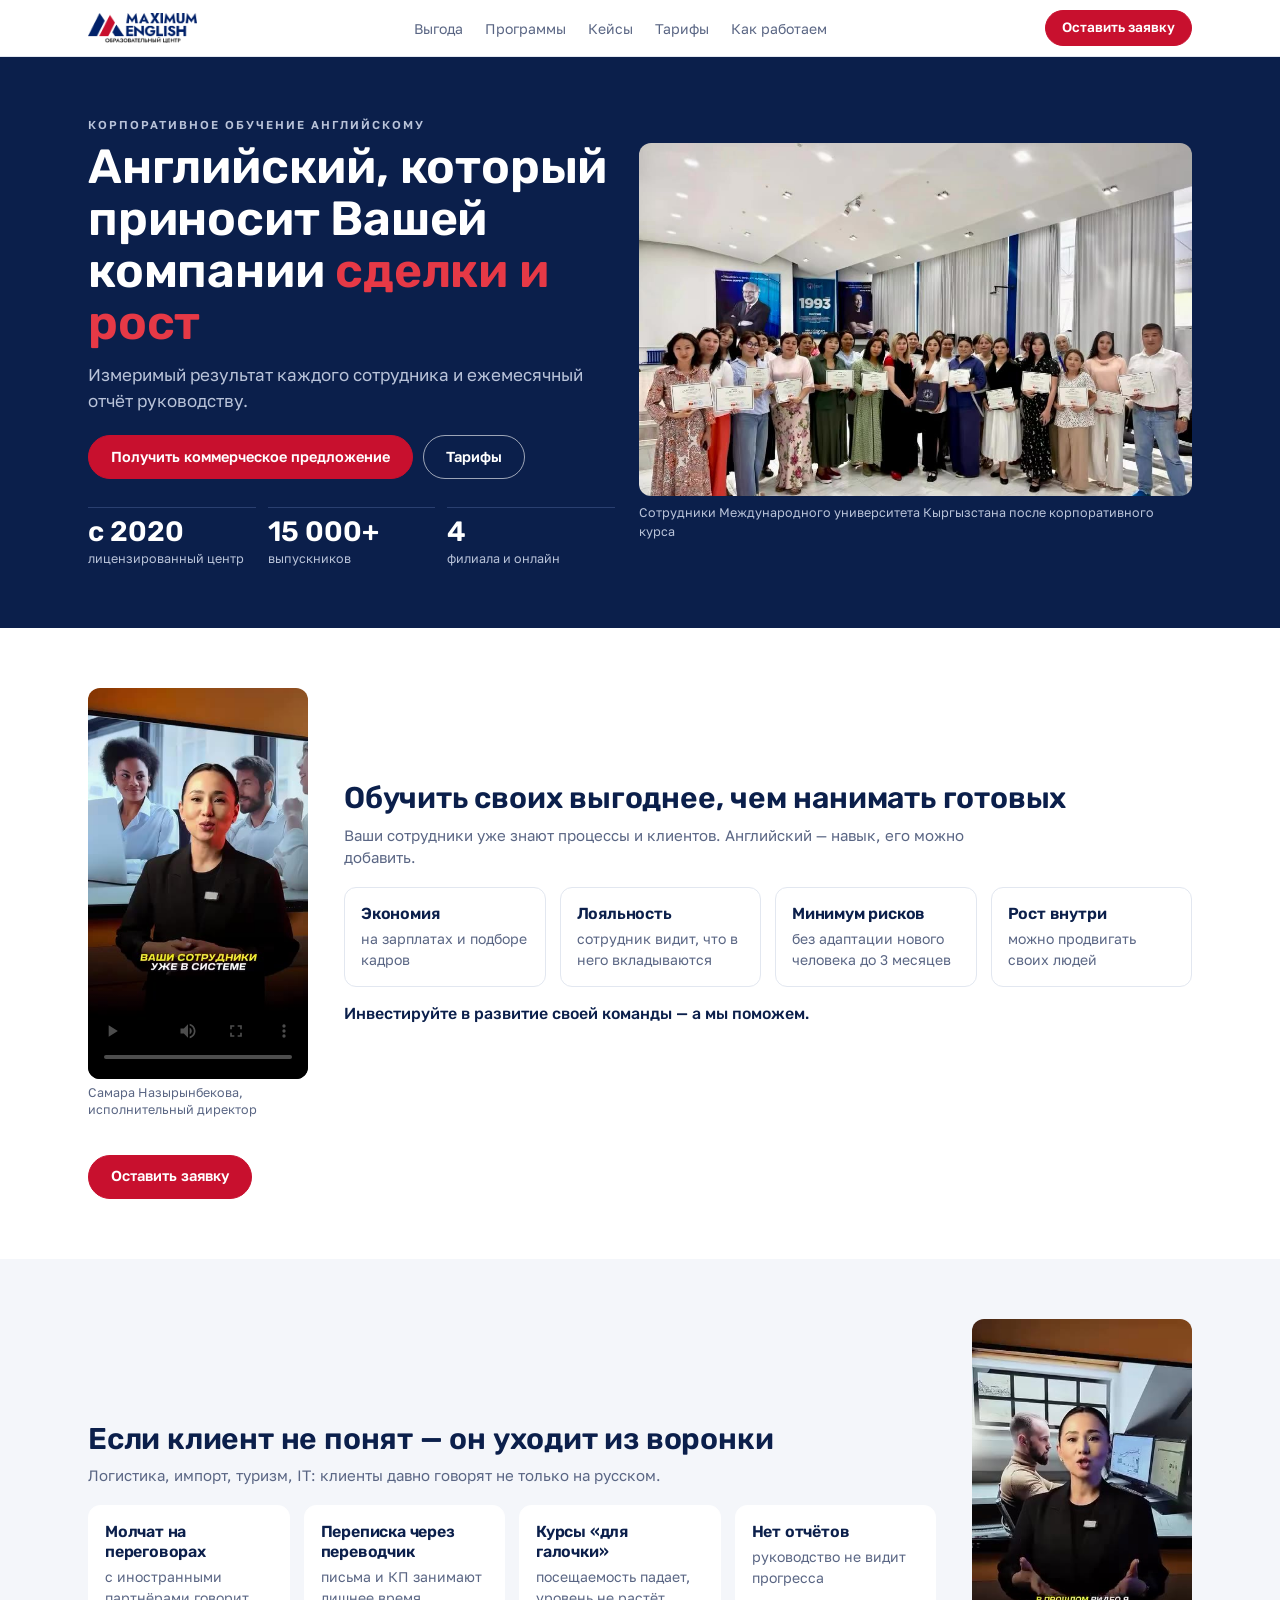
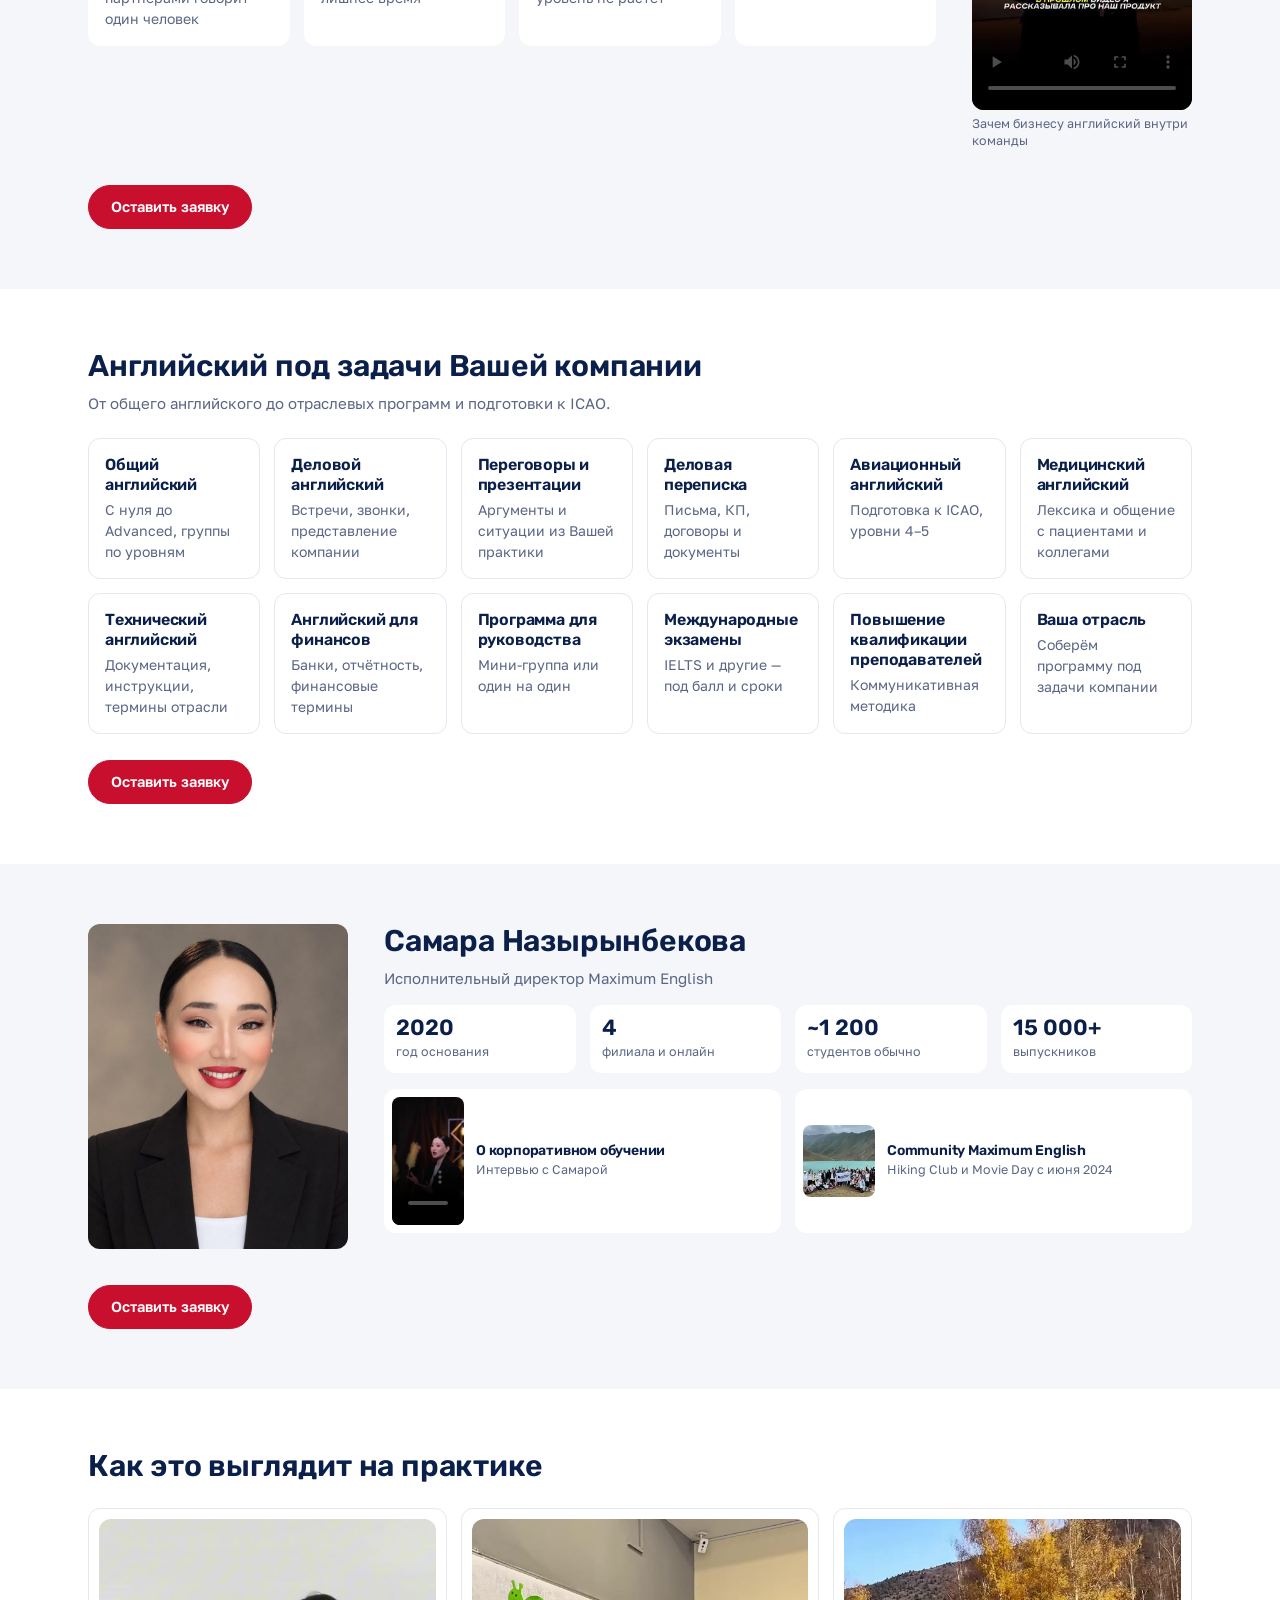
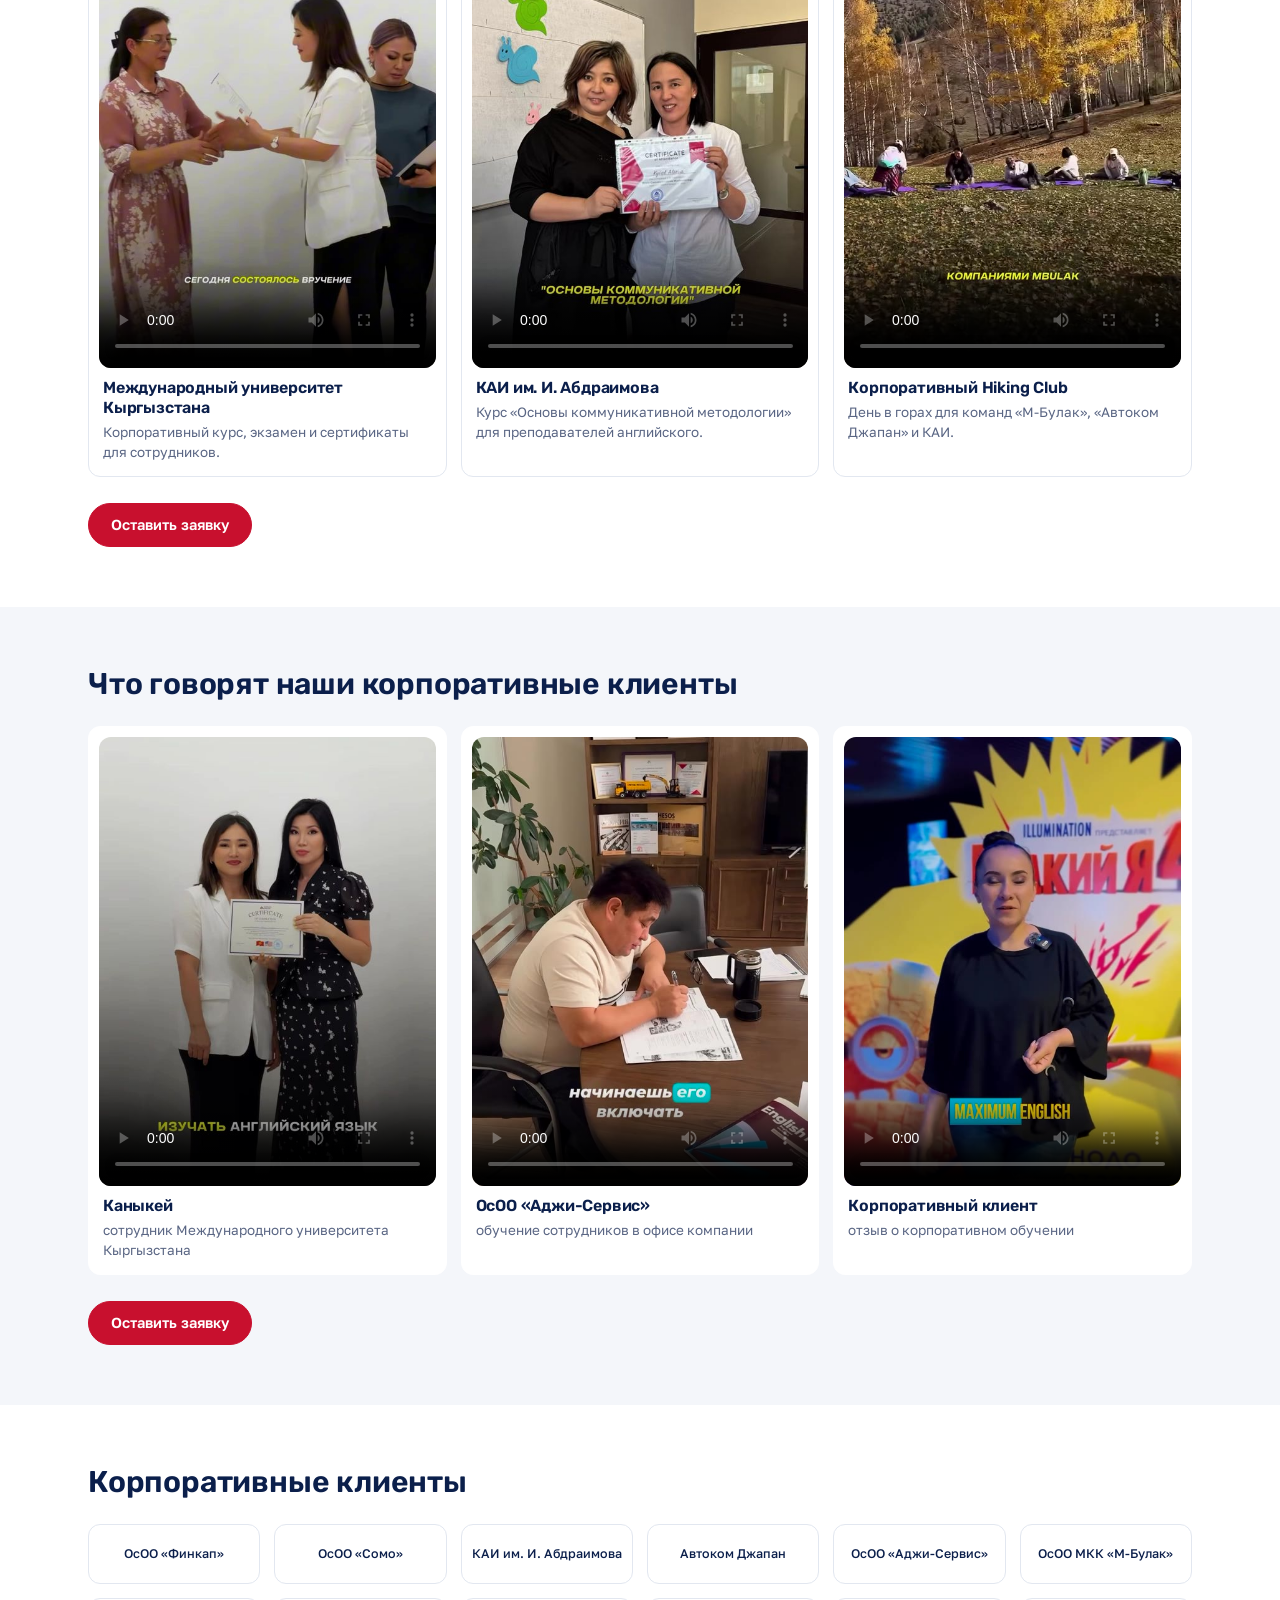
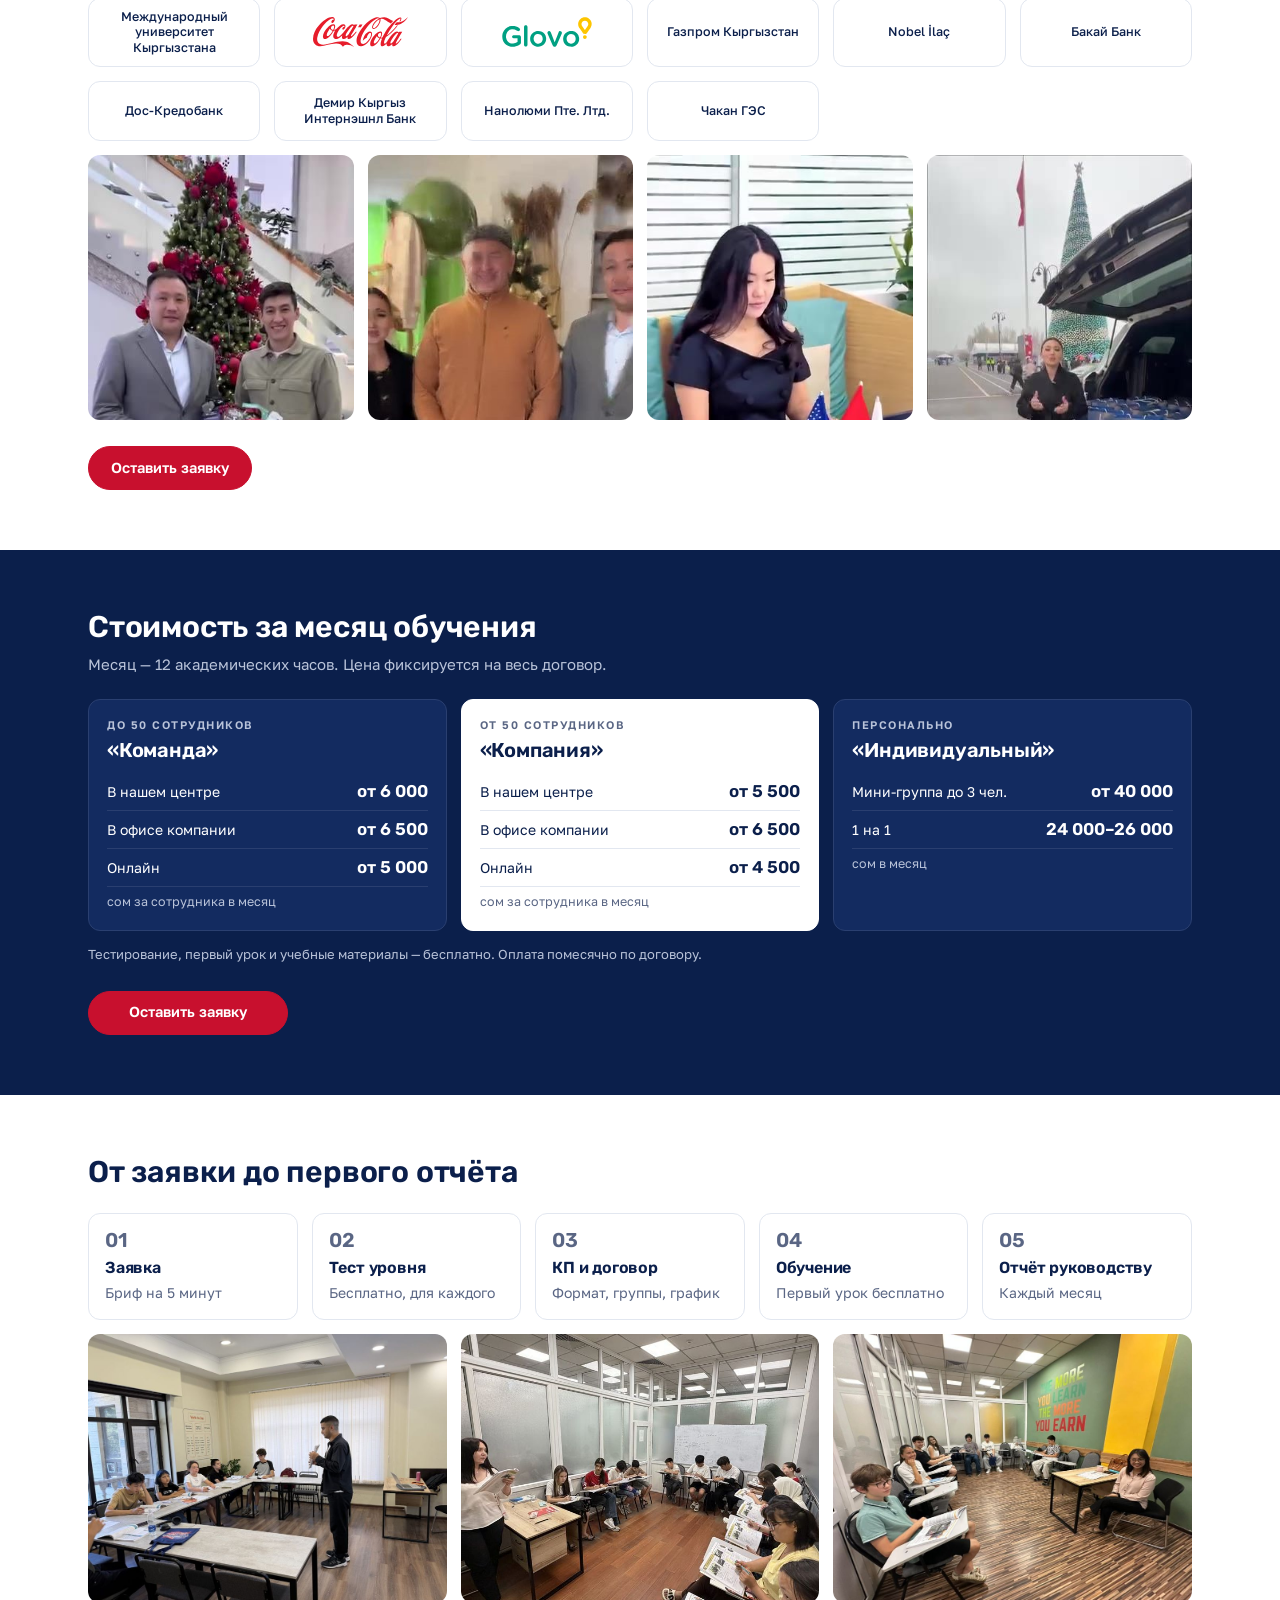
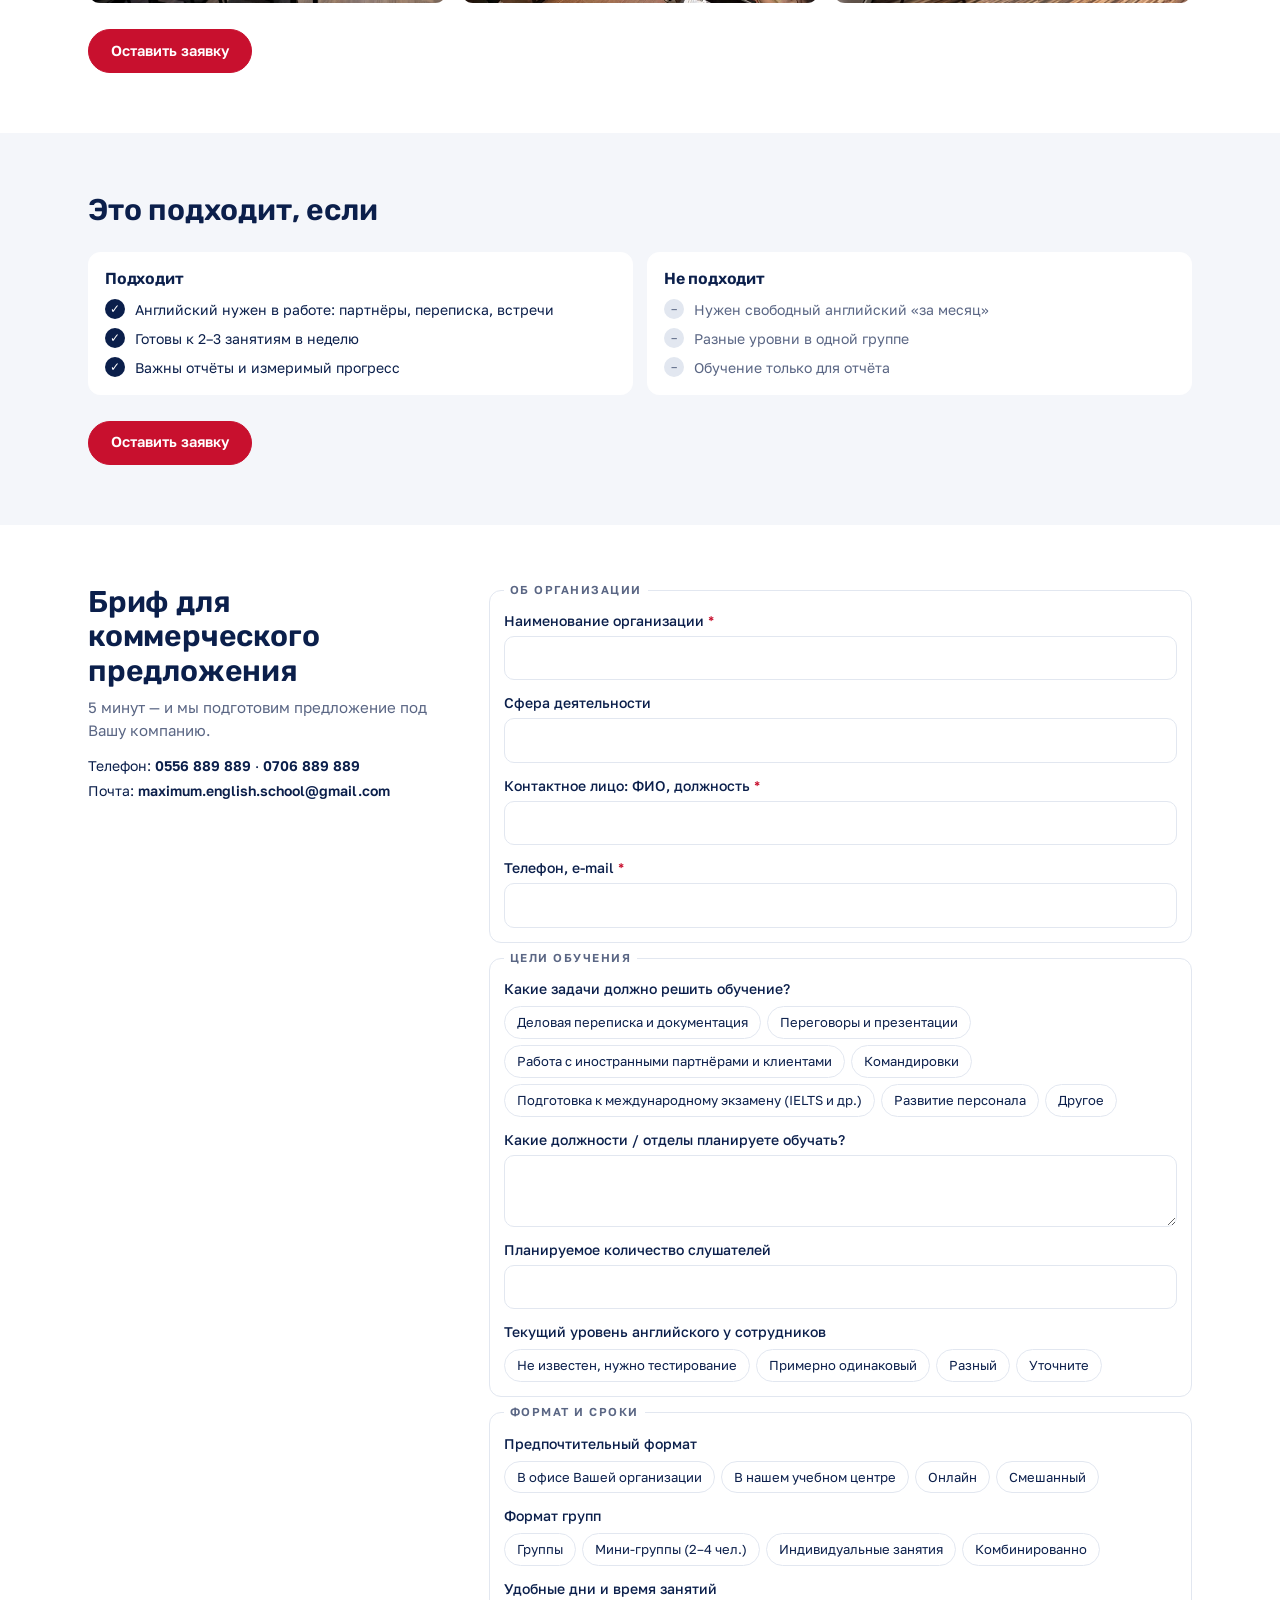
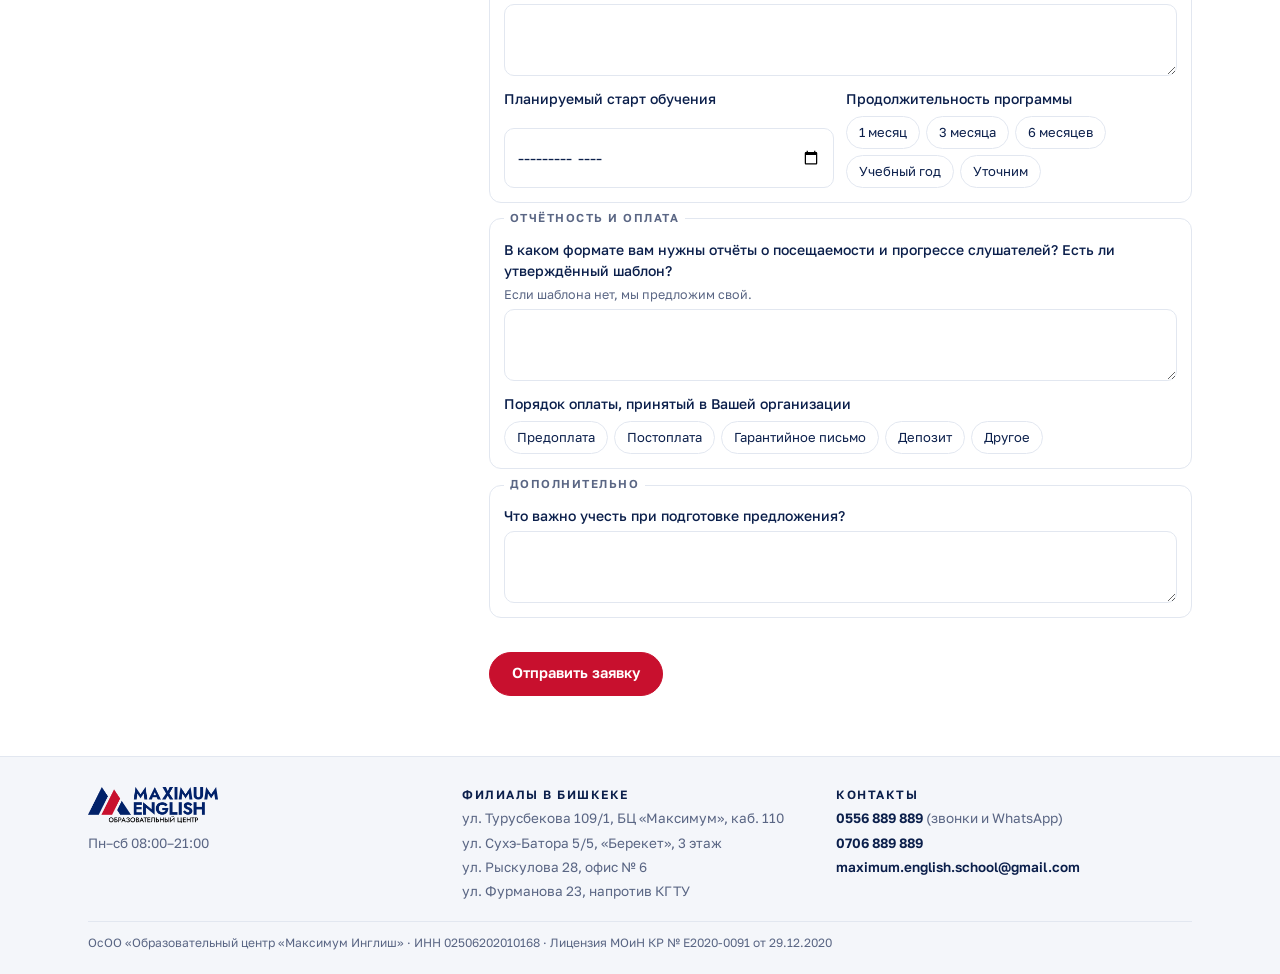
==== index.html @ 02760d0d "Подпись Самары без точки" ====
<!doctype html>
<html lang="ru">
<head>
<meta charset="utf-8">
<meta name="viewport" content="width=device-width, initial-scale=1">
<title>Корпоративное обучение английскому — Maximum English</title>
<meta name="description" content="Английский для сотрудников компаний в Бишкеке: в офисе, в нашем центре или онлайн. Измеримый результат и ежемесячный отчёт руководству.">
<meta property="og:type" content="website">
<meta property="og:title" content="Корпоративное обучение английскому — Maximum English">
<meta property="og:description" content="Английский, который приносит Вашей компании сделки и рост. Измеримый результат и ежемесячный отчёт руководству.">
<meta property="og:image" content="assets/og.jpg">
<meta property="og:image:width" content="1200">
<meta property="og:image:height" content="630">
<meta name="twitter:card" content="summary_large_image">
<link rel="icon" href="assets/logo.png">
<link rel="preconnect" href="https://fonts.googleapis.com">
<link rel="preconnect" href="https://fonts.gstatic.com" crossorigin>
<link href="https://fonts.googleapis.com/css2?family=Rubik:wght@500;600&family=Golos+Text:wght@400;500;600&display=swap" rel="stylesheet">
<style>
/* ==== ЦВЕТА (микс вариантов 1 и 2, решение владелицы 20.11). Меняются здесь. ==== */
:root{
  --navy:#0B1F4B;        /* тёмные блоки (только герой и тарифы) и текст */
  --navy-2:#132B60;
  --navy-line:#2A3F70;
  --on-navy-muted:#B9C3D9;
  --red:#C8102E;         /* только главная кнопка и 1–2 точечных акцента; белый текст на нём 5,9:1 */
  --red-on-dark:#E63946; /* акцент в заголовке героя (крупный текст) */
  --bg:#FFFFFF;
  --bg-soft:#F4F6FA;
  --text:#0B1F4B;
  --muted:#5A6684;
  --line:#E2E7F0;
  --display:'Rubik','Trebuchet MS',sans-serif;
  --body:'Golos Text','Helvetica Neue',Arial,sans-serif;
  --r-pill:100px; --r:12px;
  --gap:clamp(10px,1.4vw,14px);
}
*{box-sizing:border-box}
html{scroll-behavior:smooth;scroll-padding-top:64px}
body{margin:0;background:var(--bg);color:var(--text);font:400 15px/1.5 var(--body);overflow-x:hidden;-webkit-text-size-adjust:100%}
img,video{max-width:100%;height:auto;display:block}
a{color:inherit}
.wrap{max-width:1160px;margin:0 auto;padding:0 clamp(16px,3vw,28px)}
section{padding:clamp(36px,5vw,60px) 0}
.soft{background:var(--bg-soft)}
.dark{background:var(--navy);color:#fff}
h1,h2,h3{font-family:var(--display);font-weight:600;margin:0;letter-spacing:-.2px}
h2{font-size:clamp(22px,2.6vw,30px);line-height:1.15}
h3{font-size:16px;line-height:1.25}
.eyebrow{font:600 11.5px/1.4 var(--body);letter-spacing:2px;text-transform:uppercase;color:var(--muted);margin:0 0 8px}
.dark .eyebrow{color:var(--on-navy-muted)}
.lead{color:var(--muted);margin:8px 0 0;max-width:620px}
.dark .lead{color:var(--on-navy-muted)}
.head{margin-bottom:clamp(16px,2.4vw,24px)}
.btn{display:inline-flex;align-items:center;justify-content:center;text-align:center;border-radius:var(--r-pill);padding:12px 22px;font:600 14.5px/1.15 var(--body);text-decoration:none;border:1.5px solid var(--navy);color:var(--navy);background:transparent;cursor:pointer;min-height:44px}
.btn.main{background:var(--red);border-color:var(--red);color:#fff}
.btn.main:hover{filter:brightness(.92)}
.dark .btn:not(.main){border-color:rgba(255,255,255,.6);color:#fff}
.btn:disabled{opacity:.6;cursor:wait}
.grid{display:grid;gap:var(--gap)}
.card{background:#fff;border:1px solid var(--line);border-radius:var(--r);padding:16px}
.card p{margin:4px 0 0;color:var(--muted);font-size:14px}
.soft .card{border-color:#fff}
.vid video{width:100%;aspect-ratio:9/16;object-fit:cover;border-radius:var(--r);background:#000}
.cap{font-size:12.5px;color:var(--muted);margin:6px 0 0;line-height:1.35}

/* шапка — липкая, компактная */
.top{position:sticky;top:0;z-index:20;background:rgba(255,255,255,.96);backdrop-filter:saturate(1.4) blur(6px);border-bottom:1px solid var(--line)}
.top .wrap{display:flex;align-items:center;justify-content:space-between;height:56px;gap:12px}
.top img{height:30px;width:auto}
.nav{display:none;gap:22px;font-size:14px}
.nav a{text-decoration:none;color:var(--muted)}.nav a:hover{color:var(--navy)}
@media(min-width:1000px){.nav{display:flex}}
.top .btn{padding:8px 16px;min-height:36px;font-size:13.5px;white-space:nowrap}

/* герой */
.hero .wrap{display:grid;gap:24px;align-items:center}
@media(min-width:900px){.hero .wrap{grid-template-columns:minmax(0,1fr) minmax(0,1.05fr)}}
.hero h1{font-size:clamp(28px,4.2vw,48px);line-height:1.08;max-width:720px}
.hero h1 em{font-style:normal;color:var(--red-on-dark)}
.hero .lead{font-size:clamp(15px,1.5vw,17px);margin:14px 0 22px}
.cta{display:flex;flex-wrap:wrap;gap:10px}
.stats{display:grid;grid-template-columns:repeat(3,minmax(0,1fr));gap:12px;margin-top:28px;max-width:560px}
.stats div{border-top:1px solid var(--navy-line);padding-top:10px}
.stats b{display:block;font:600 clamp(20px,2.6vw,28px)/1 var(--display)}
.stats small{display:block;color:var(--on-navy-muted);font-size:12.5px;line-height:1.3;margin-top:5px}
.hero figure{margin:0}
.hero figure img{border-radius:var(--r);width:100%;height:auto}
.hero figcaption{font-size:12.5px;color:var(--on-navy-muted);margin-top:8px}

/* блок «видео + текст» */
.vt{display:grid;gap:clamp(18px,3vw,36px);align-items:center}
.vt .vid{max-width:240px;width:100%}
@media(min-width:760px){.vt{grid-template-columns:220px minmax(0,1fr)}.vt.rev{grid-template-columns:minmax(0,1fr) 220px}.vt.rev .vid{order:2}}
.cards4{grid-template-columns:repeat(2,minmax(0,1fr));margin-top:18px}
@media(min-width:1100px){.cards4{grid-template-columns:repeat(4,minmax(0,1fr))}}
.punch{margin:16px 0 0;font:500 16px/1.4 var(--display)}

/* программы */
.cards{grid-template-columns:repeat(auto-fit,minmax(min(100%,160px),1fr))}
.tag-r{display:inline-block;font:600 11px/1 var(--body);letter-spacing:.5px;color:var(--muted);margin-bottom:6px}

/* руководитель */
.lead-grid{display:grid;gap:clamp(18px,3vw,36px);align-items:start}
@media(min-width:760px){.lead-grid{grid-template-columns:minmax(180px,260px) minmax(0,1fr)}}
.lead-grid > img{border-radius:var(--r);width:100%;max-width:260px;aspect-ratio:4/5;object-fit:cover;object-position:top}
.nums{grid-template-columns:repeat(2,minmax(0,1fr));margin:16px 0}
@media(min-width:1000px){.nums{grid-template-columns:repeat(4,minmax(0,1fr))}}
.nums div{background:#fff;border-radius:var(--r);padding:12px}
.nums b{display:block;font:600 22px/1 var(--display)}
.nums small{display:block;color:var(--muted);font-size:12.5px;margin-top:5px;line-height:1.3}
.chips{display:flex;flex-wrap:wrap;gap:6px}
.chip{border:1px solid var(--line);background:#fff;border-radius:var(--r-pill);padding:6px 12px;font-size:12.5px}
.mini{display:grid;grid-template-columns:repeat(auto-fit,minmax(min(100%,260px),1fr));gap:var(--gap);margin-top:16px}
.mini > div{display:grid;grid-template-columns:72px minmax(0,1fr);gap:12px;align-items:center;background:#fff;border-radius:var(--r);padding:8px}
.mini video,.mini img{width:72px;border-radius:8px;object-fit:cover}
.mini video{aspect-ratio:9/16;background:#000}
.mini img{aspect-ratio:1/1}
.mini h3{font-size:14px}
.mini p{margin:2px 0 0;font-size:12.5px;color:var(--muted)}

/* кейсы и отзывы */
.vcards{grid-template-columns:repeat(auto-fit,minmax(min(100%,240px),1fr))}
.vcard{background:#fff;border:1px solid var(--line);border-radius:var(--r);padding:10px;display:flex;flex-direction:column;gap:10px}
.soft .vcard{border-color:#fff}
.vcard .vid video{aspect-ratio:9/12}
.vcard .t{padding:0 4px 4px}
.vcard p{margin:4px 0 0;color:var(--muted);font-size:13.5px}
.pill{display:inline-block;background:var(--bg-soft);border-radius:var(--r-pill);padding:3px 10px;font:600 11.5px/1.4 var(--body);color:var(--muted);margin-bottom:6px}

/* клиенты */
.logos{grid-template-columns:repeat(auto-fill,minmax(min(100%,150px),1fr))}
.lg{background:#fff;border:1px solid var(--line);border-radius:var(--r);min-height:60px;display:flex;align-items:center;justify-content:center;padding:10px;text-align:center;font:500 12.5px/1.25 var(--body);color:var(--navy)}
.lg img{max-height:30px;width:auto}
.strip{grid-template-columns:repeat(auto-fit,minmax(min(100%,140px),1fr));margin-top:var(--gap)}
.strip figure{margin:0}
.strip img{width:100%;aspect-ratio:1/1;object-fit:cover;object-position:top;border-radius:var(--r)}

/* тарифы */
.prices{grid-template-columns:repeat(auto-fit,minmax(min(100%,260px),1fr))}
.price{background:var(--navy-2);border:1px solid var(--navy-line);border-radius:var(--r);padding:18px;display:flex;flex-direction:column;gap:6px}
.price.best{background:#fff;color:var(--navy);border-color:#fff}
.price .k{font:600 11px/1.3 var(--body);letter-spacing:1.5px;text-transform:uppercase;color:var(--on-navy-muted)}
.price.best .k{color:var(--muted)}
.price h3{font-size:20px}
.rows{list-style:none;margin:4px 0 0;padding:0}
.rows li{display:flex;justify-content:space-between;align-items:baseline;gap:10px;padding:8px 0;border-bottom:1px solid var(--navy-line);font-size:14px}
.price.best .rows li{border-color:var(--line)}
.rows b{font:600 17px/1.2 var(--display);white-space:nowrap}
.price .u{font-size:12.5px;color:var(--on-navy-muted)}
.price.best .u{color:var(--muted)}
.pnote{margin:14px 0 0;font-size:13px;color:var(--on-navy-muted)}

/* шаги */
.steps{list-style:none;margin:0;padding:0;counter-reset:s;grid-template-columns:repeat(auto-fit,minmax(min(100%,170px),1fr))}
.steps li{counter-increment:s}
.steps li::before{content:counter(s,decimal-leading-zero);display:block;font:600 20px/1 var(--display);color:var(--muted);margin-bottom:8px}

/* подходит */
.fit{grid-template-columns:repeat(auto-fit,minmax(min(100%,300px),1fr))}
.fit ul{list-style:none;margin:10px 0 0;padding:0;display:grid;gap:8px;font-size:14px}
.fit li{display:flex;gap:10px}
.fit li::before{content:"✓";flex:0 0 20px;height:20px;border-radius:50%;background:var(--navy);color:#fff;font-size:12px;line-height:20px;text-align:center}
.fit .no li{color:var(--muted)}
.fit .no li::before{content:"–";background:var(--line);color:var(--muted)}

/* форма */
.formwrap{display:grid;gap:22px}
@media(min-width:960px){.formwrap{grid-template-columns:minmax(0,.7fr) minmax(0,1.3fr);align-items:start}.formside{position:sticky;top:76px}}
form{display:grid;gap:10px}
fieldset{border:1px solid var(--line);border-radius:var(--r);padding:14px;margin:0;display:grid;gap:12px;min-width:0}
legend{font:600 11.5px/1 var(--body);letter-spacing:1.5px;text-transform:uppercase;color:var(--muted);padding:0 6px}
label.f{display:grid;gap:5px;font-weight:500;font-size:14px}
.req{color:var(--red)}
input[type=text],input[type=tel],input[type=email],input[type=number],input[type=month],textarea{width:100%;font:400 16px/1.4 var(--body);color:var(--text);background:#fff;border:1px solid var(--line);border-radius:10px;padding:10px 12px;min-height:44px}
textarea{min-height:72px;resize:vertical}
input:focus,textarea:focus{outline:2px solid var(--navy);outline-offset:1px}
.hint{font-weight:400;color:var(--muted);font-size:12.5px}
.q{display:grid;gap:7px}
.q>span{font-weight:500;font-size:14px}
.opts{display:flex;flex-wrap:wrap;gap:6px}
.opt{position:relative;max-width:100%}
.opt input{position:absolute;opacity:0;inset:0;width:100%;height:100%;margin:0;cursor:pointer}
.opt span{display:inline-block;border:1px solid var(--line);border-radius:var(--r-pill);padding:7px 12px;font-size:13px;line-height:1.3;background:#fff}
.opt input:checked+span{background:var(--navy);color:#fff;border-color:var(--navy)}
.opt input:focus-visible+span{outline:2px solid var(--navy);outline-offset:2px}
.two{display:grid;gap:12px;grid-template-columns:repeat(auto-fit,minmax(min(100%,220px),1fr))}
.err{color:var(--red);font-size:14px;font-weight:500;min-height:1em;margin:0}
.thanks{display:none;border-radius:var(--r);background:var(--bg-soft);padding:24px 20px}
.thanks h3{font-size:22px;margin-bottom:6px}
.thanks p{margin:0;color:var(--muted)}
.contacts{display:grid;gap:4px;margin-top:14px;font-size:14px}
.contacts a{font-weight:600;text-decoration:none;word-break:break-word}

.sec-cta{margin-top:clamp(18px,2.4vw,26px)}
.vt > .sec-cta,.lead-grid > .sec-cta{grid-column:1/-1;margin-top:0;order:3}
.dark .sec-cta .btn{min-width:200px}

.classes{grid-template-columns:repeat(auto-fit,minmax(min(100%,220px),1fr));margin-top:var(--gap)}
.classes img{width:100%;aspect-ratio:4/3;object-fit:cover;border-radius:var(--r)}

/* подвал — светлый */
footer{background:var(--bg-soft);color:var(--muted);padding:30px 0 22px;font-size:13.5px;border-top:1px solid var(--line)}
.fgrid{display:grid;gap:18px;grid-template-columns:repeat(auto-fit,minmax(min(100%,220px),1fr))}
footer img{height:36px;width:auto}
footer h4{margin:0 0 6px;color:var(--navy);font:600 12px/1.3 var(--body);letter-spacing:1.5px;text-transform:uppercase}
footer ul{list-style:none;margin:0;padding:0;display:grid;gap:4px}
footer a{color:var(--navy);text-decoration:none;font-weight:600;word-break:break-word}
.legal{border-top:1px solid var(--line);margin-top:20px;padding-top:12px;font-size:12px}
</style>
</head>
<body>

<header class="top">
  <div class="wrap">
    <a href="#top" aria-label="Maximum English"><img src="assets/logo.png" alt="Maximum English — образовательный центр" width="109" height="30"></a>
    <nav class="nav" aria-label="Разделы">
      <a href="#why">Выгода</a><a href="#topics">Программы</a><a href="#cases">Кейсы</a><a href="#prices">Тарифы</a><a href="#process">Как работаем</a>
    </nav>
    <a class="btn main" href="#brief">Оставить заявку</a>
  </div>
</header>

<main id="top">

<!-- 1. ГЕРОЙ (тёмный блок 1 из 2). Цифры: A Компания.md (A1 — с 2020; «15 000+ выпускников» — решено Самарой 05.11.2026; A3 — 4 филиала) -->
<section class="hero dark">
  <div class="wrap">
    <div>
      <p class="eyebrow">Корпоративное обучение английскому</p>
      <h1>Английский, который приносит Вашей компании <em>сделки и рост</em></h1>
      <p class="lead">Измеримый результат каждого сотрудника и ежемесячный отчёт руководству.</p>
      <div class="cta">
        <a class="btn main" href="#brief">Получить коммерческое предложение</a>
        <a class="btn" href="#prices">Тарифы</a>
      </div>
      <div class="stats">
        <div><b>с 2020</b><small>лицензированный центр</small></div>
        <div><b>15 000+</b><small>выпускников</small></div>
        <div><b>4</b><small>филиала и онлайн</small></div>
      </div>
    </div>
    <!-- Кадр из ролика школы case-kmu: сотрудники Международного университета Кыргызстана с сертификатами (без субтитров, людей не обрезаем) -->
    <figure><img src="assets/kmu-group.jpg" alt="Сотрудники Международного университета Кыргызстана с сертификатами после корпоративного курса" width="1080" height="690"><figcaption>Сотрудники Международного университета Кыргызстана после корпоративного курса</figcaption></figure>
  </div>
</section>

<!-- 2. ПОЧЕМУ ОБУЧАТЬ СВОИХ. Формулировки Самары: samara-why-train.mp4 (DLsAzyWo4C-.txt), интервью (DGAzWBvoql0.txt) -->
<section id="why">
  <div class="wrap vt">
    <div class="vid"><video controls playsinline preload="metadata" poster="assets/samara-why-poster.jpg" width="360" height="640"><source src="assets/samara-why-train.mp4" type="video/mp4"></video><p class="cap">Самара Назырынбекова, исполнительный директор</p></div>
    <div>
      <h2>Обучить своих выгоднее, чем нанимать готовых</h2>
      <p class="lead">Ваши сотрудники уже знают процессы и клиентов. Английский — навык, его можно добавить.</p>
      <div class="grid cards4">
        <div class="card"><h3>Экономия</h3><p>на зарплатах и подборе кадров</p></div>
        <div class="card"><h3>Лояльность</h3><p>сотрудник видит, что в него вкладываются</p></div>
        <div class="card"><h3>Минимум рисков</h3><p>без адаптации нового человека до 3 месяцев</p></div>
        <div class="card"><h3>Рост внутри</h3><p>можно продвигать своих людей</p></div>
      </div>
      <p class="punch">Инвестируйте в развитие своей команды — а мы поможем.</p>
    </div>
    <div class="sec-cta"><a class="btn main" href="#brief">Оставить заявку</a></div>
  </div>
</section>

<!-- 3. БОЛИ. «Английский — часть воронки продаж» — samara-funnel.mp4 (DLprAPLIaLu.txt) -->
<section class="soft">
  <div class="wrap vt rev">
    <div class="vid"><video controls playsinline preload="metadata" poster="assets/samara-funnel-poster.jpg" width="360" height="640"><source src="assets/samara-funnel.mp4" type="video/mp4"></video><p class="cap">Зачем бизнесу английский внутри команды</p></div>
    <div>
      <h2>Если клиент не понят — он уходит из воронки</h2>
      <p class="lead">Логистика, импорт, туризм, IT: клиенты давно говорят не только на русском.</p>
      <div class="grid cards4">
        <div class="card"><h3>Молчат на переговорах</h3><p>с иностранными партнёрами говорит один человек</p></div>
        <div class="card"><h3>Переписка через переводчик</h3><p>письма и КП занимают лишнее время</p></div>
        <div class="card"><h3>Курсы «для галочки»</h3><p>посещаемость падает, уровень не растёт</p></div>
        <div class="card"><h3>Нет отчётов</h3><p>руководство не видит прогресса</p></div>
      </div>
    </div>
    <div class="sec-cta"><a class="btn main" href="#brief">Оставить заявку</a></div>
  </div>
</section>

<!-- 4. ПРОГРАММЫ (по КП 2026 и B Продукт.md) -->
<section id="topics">
  <div class="wrap">
    <div class="head">
      <h2>Английский под задачи Вашей компании</h2>
      <p class="lead">От общего английского до отраслевых программ и подготовки к ICAO.</p>
    </div>
    <div class="grid cards">
      <div class="card"><h3>Общий английский</h3><p>С нуля до Advanced, группы по уровням</p></div>
      <div class="card"><h3>Деловой английский</h3><p>Встречи, звонки, представление компании</p></div>
      <div class="card"><h3>Переговоры и презентации</h3><p>Аргументы и ситуации из Вашей практики</p></div>
      <div class="card"><h3>Деловая переписка</h3><p>Письма, КП, договоры и документы</p></div>
      <div class="card"><h3>Авиационный английский</h3><p>Подготовка к ICAO, уровни 4–5</p></div>
      <div class="card"><h3>Медицинский английский</h3><p>Лексика и общение с пациентами и коллегами</p></div>
      <div class="card"><h3>Технический английский</h3><p>Документация, инструкции, термины отрасли</p></div>
      <div class="card"><h3>Английский для финансов</h3><p>Банки, отчётность, финансовые термины</p></div>
      <div class="card"><h3>Программа для руководства</h3><p>Мини-группа или один на один</p></div>
      <div class="card"><h3>Международные экзамены</h3><p>IELTS и другие — под балл и сроки</p></div>
      <div class="card"><h3>Повышение квалификации преподавателей</h3><p>Коммуникативная методика</p></div>
      <div class="card"><h3>Ваша отрасль</h3><p>Соберём программу под задачи компании</p></div>
    </div>
    <div class="sec-cta"><a class="btn main" href="#brief">Оставить заявку</a></div>
  </div>
</section>

<!-- 5. РУКОВОДИТЕЛЬ. Самара — исполнительный директор (A2). Биографии нет — только должность.
     Цифры: A Компания.md (A1, A3); «~1 200 студентов» и «15 000+» — решено Самарой 05.11.2026. Community — из её ролика. -->
<section id="about" class="soft">
  <div class="wrap lead-grid">
    <img src="assets/samara.jpg" alt="Самара Назырынбекова, исполнительный директор Maximum English" width="800" height="1067" loading="lazy">
    <div>
      <h2>Самара Назырынбекова</h2>
      <p class="lead">Исполнительный директор Maximum English</p>
      <div class="grid nums">
        <div><b>2020</b><small>год основания</small></div>
        <div><b>4</b><small>филиала и онлайн</small></div>
        <div><b>~1 200</b><small>студентов обычно</small></div>
        <div><b>15 000+</b><small>выпускников</small></div>
      </div>
      <div class="mini">
        <div><video controls playsinline preload="metadata" poster="assets/samara-interview-poster.jpg" width="360" height="640"><source src="assets/samara-interview.mp4" type="video/mp4"></video><div><h3>О корпоративном обучении</h3><p>Интервью с Самарой</p></div></div>
        <div><img src="assets/hiking.jpg" alt="Hiking Club Maximum English в горах" width="720" height="540" loading="lazy"><div><h3>Community Maximum English</h3><p>Hiking Club и Movie Day с июня 2024</p></div></div>
      </div>
    </div>
    <div class="sec-cta"><a class="btn main" href="#brief">Оставить заявку</a></div>
  </div>
</section>

<!-- 6. КЕЙСЫ. Ролики школы; тексты — по вшитым титрам. Цифр нет — не добавлять без данных. -->
<section id="cases">
  <div class="wrap">
    <div class="head">
      <h2>Как это выглядит на практике</h2>
    </div>
    <div class="grid vcards">
      <article class="vcard">
        <div class="vid"><video controls playsinline preload="metadata" poster="assets/poster-case.jpg" width="540" height="960"><source src="assets/case-kmu.mp4" type="video/mp4"></video></div>
        <div class="t"><h3>Международный университет Кыргызстана</h3><p>Корпоративный курс, экзамен и сертификаты для сотрудников.</p></div>
      </article>
      <article class="vcard">
        <div class="vid"><video controls playsinline preload="metadata" poster="assets/poster-kai.jpg" width="540" height="960"><source src="assets/case-kai.mp4" type="video/mp4"></video></div>
        <div class="t"><h3>КАИ им. И. Абдраимова</h3><p>Курс «Основы коммуникативной методологии» для преподавателей английского.</p></div>
      </article>
      <article class="vcard">
        <div class="vid"><video controls playsinline preload="metadata" poster="assets/corp-hiking-poster.jpg" width="540" height="960"><source src="assets/corp-hiking.mp4" type="video/mp4"></video></div>
        <div class="t"><h3>Корпоративный Hiking Club</h3><p>День в горах для команд «М-Булак», «Автоком Джапан» и КАИ.</p></div>
      </article>
    </div>
    <div class="sec-cta"><a class="btn main" href="#brief">Оставить заявку</a></div>
  </div>
</section>

<!-- 7. ОТЗЫВЫ. Только подписи, текст отзывов не пересказываем -->
<section class="soft">
  <div class="wrap">
    <div class="head">
      <h2>Что говорят наши корпоративные клиенты</h2>
    </div>
    <div class="grid vcards">
      <figure class="vcard" style="margin:0">
        <div class="vid"><video controls playsinline preload="metadata" poster="assets/poster-review.jpg" width="540" height="960"><source src="assets/review-kanykei.mp4" type="video/mp4"></video></div>
        <figcaption class="t"><h3>Каныкей</h3><p>сотрудник Международного университета Кыргызстана</p></figcaption>
      </figure>
      <figure class="vcard" style="margin:0">
        <div class="vid"><video controls playsinline preload="metadata" poster="assets/review-adji-poster.jpg" width="540" height="960"><source src="assets/review-adji.mp4" type="video/mp4"></video></div>
        <figcaption class="t"><h3>ОсОО «Аджи-Сервис»</h3><p>обучение сотрудников в офисе компании</p></figcaption>
      </figure>
      <figure class="vcard" style="margin:0">
        <div class="vid"><video controls playsinline preload="metadata" poster="assets/review-corp2-poster.jpg" width="540" height="960"><source src="assets/review-corp2.mp4" type="video/mp4"></video></div>
        <figcaption class="t"><h3>Корпоративный клиент</h3><p>отзыв о корпоративном обучении</p></figcaption>
      </figure>
    </div>
    <div class="sec-cta"><a class="btn main" href="#brief">Оставить заявку</a></div>
  </div>
</section>

<!-- 8. НАМ ДОВЕРЯЮТ. Первые 7 — подтверждены Самарой (DGAzWBvoql0.txt) + МУК из роликов; далее — списки клиентов в КП 2026.
     Логотипы Coca-Cola, Glovo — Wikimedia Commons, Public domain. Размещение логотипов клиентов — после разрешения Самары. -->
<section>
  <div class="wrap">
    <div class="head">
      <h2>Корпоративные клиенты</h2>
    </div>
    <div class="grid logos">
      <div class="lg">ОсОО «Финкап»</div>
      <div class="lg">ОсОО «Сомо»</div>
      <div class="lg">КАИ им. И. Абдраимова</div>
      <div class="lg">Автоком Джапан</div>
      <div class="lg">ОсОО «Аджи-Сервис»</div>
      <div class="lg">ОсОО МКК «М-Булак»</div>
      <div class="lg">Международный университет Кыргызстана</div>
      <div class="lg"><img src="assets/logos/coca-cola.svg" alt="Кока-Кола Бишкек Боттлерс" loading="lazy"></div>
      <div class="lg"><img src="assets/logos/glovo.svg" alt="Glovo" loading="lazy"></div>
      <div class="lg">Газпром Кыргызстан</div>
      <div class="lg">Nobel İlaç</div>
      <div class="lg">Бакай Банк</div>
      <div class="lg">Дос-Кредобанк</div>
      <div class="lg">Демир Кыргыз Интернэшнл Банк</div>
      <div class="lg">Нанолюми Пте. Лтд.</div>
      <div class="lg">Чакан ГЭС</div>
    </div>
    <!-- Кадры из роликов школы (субтитры обрезаны) -->
    <div class="grid strip">
      <figure><img src="assets/partners-1.jpg" alt="Новогоднее поздравление партнёров" width="360" height="500" loading="lazy"></figure>
      <figure><img src="assets/partners-2.jpg" alt="Подарки корпоративным партнёрам" width="360" height="500" loading="lazy"></figure>
      <figure><img src="assets/partners-4.jpg" alt="Стенд Maximum English на турнире Premium Avangard Swim Kids" width="360" height="640" loading="lazy"></figure>
      <figure><img src="assets/partners-3.jpg" alt="Самара Назырынбекова, исполнительный директор" width="360" height="440" loading="lazy"></figure>
    </div>
    <div class="sec-cta"><a class="btn main" href="#brief">Оставить заявку</a></div>
  </div>
</section>

<!-- 9. ТАРИФЫ (тёмный блок 2 из 2) — цены без изменений (Самара 20.11 01:33 и КП) -->
<section id="prices" class="dark">
  <div class="wrap">
    <div class="head">
      <h2>Стоимость за месяц обучения</h2>
      <p class="lead">Месяц — 12 академических часов. Цена фиксируется на весь договор.</p>
    </div>
    <div class="grid prices">
      <div class="price"><span class="k">до 50 сотрудников</span><h3>«Команда»</h3>
        <ul class="rows"><li><span>В нашем центре</span><b>от 6 000</b></li><li><span>В офисе компании</span><b>от 6 500</b></li><li><span>Онлайн</span><b>от 5 000</b></li></ul>
        <span class="u">сом за сотрудника в месяц</span></div>
      <div class="price best"><span class="k">от 50 сотрудников</span><h3>«Компания»</h3>
        <ul class="rows"><li><span>В нашем центре</span><b>от 5 500</b></li><li><span>В офисе компании</span><b>от 6 500</b></li><li><span>Онлайн</span><b>от 4 500</b></li></ul>
        <span class="u">сом за сотрудника в месяц</span></div>
      <div class="price"><span class="k">персонально</span><h3>«Индивидуальный»</h3>
        <ul class="rows"><li><span>Мини-группа до 3 чел.</span><b>от 40 000</b></li><li><span>1 на 1</span><b>24 000–26 000</b></li></ul>
        <span class="u">сом в месяц</span></div>
    </div>
    <p class="pnote">Тестирование, первый урок и учебные материалы — бесплатно. Оплата помесячно по договору.</p>
    <div class="sec-cta"><a class="btn main" href="#brief">Оставить заявку</a></div>
  </div>
</section>

<!-- 10. КАК МЫ РАБОТАЕМ -->
<section id="process">
  <div class="wrap">
    <div class="head">
      <h2>От заявки до первого отчёта</h2>
    </div>
    <ol class="grid steps">
      <li class="card"><h3>Заявка</h3><p>Бриф на 5 минут</p></li>
      <li class="card"><h3>Тест уровня</h3><p>Бесплатно, для каждого</p></li>
      <li class="card"><h3>КП и договор</h3><p>Формат, группы, график</p></li>
      <li class="card"><h3>Обучение</h3><p>Первый урок бесплатно</p></li>
      <li class="card"><h3>Отчёт руководству</h3><p>Каждый месяц</p></li>
    </ol>
    <!-- Живые фото уроков в филиалах (Мозг, подобраны владелицей) -->
    <div class="grid classes">
      <img src="assets/class-1.jpg" alt="Занятие в филиале Maximum English" width="900" height="675" loading="lazy">
      <img src="assets/class-2.jpg" alt="Класс в филиале Maximum English" width="900" height="506" loading="lazy">
      <img src="assets/class-3.jpg" alt="Класс в филиале Maximum English" width="900" height="675" loading="lazy">
    </div>
    <div class="sec-cta"><a class="btn main" href="#brief">Оставить заявку</a></div>
  </div>
</section>

<!-- 11. ЭТО ПОДХОДИТ, ЕСЛИ (условия из КП и B Продукт.md) -->
<section class="soft">
  <div class="wrap">
    <div class="head">
      <h2>Это подходит, если</h2>
    </div>
    <div class="grid fit">
      <div class="card"><h3>Подходит</h3><ul>
        <li>Английский нужен в работе: партнёры, переписка, встречи</li>
        <li>Готовы к 2–3 занятиям в неделю</li>
        <li>Важны отчёты и измеримый прогресс</li>
      </ul></div>
      <div class="card no"><h3>Не подходит</h3><ul>
        <li>Нужен свободный английский «за месяц»</li>
        <li>Разные уровни в одной группе</li>
        <li>Обучение только для отчёта</li>
      </ul></div>
    </div>
    <div class="sec-cta"><a class="btn main" href="#brief">Оставить заявку</a></div>
  </div>
</section>

<!-- 12. БРИФ — поля и логика отправки без изменений -->
<section id="brief">
  <div class="wrap formwrap">
    <div class="formside">
      <h2>Бриф для коммерческого предложения</h2>
      <p class="lead">5 минут — и мы подготовим предложение под Вашу компанию.</p>
      <!-- Контакты: A Компания.md (A4) -->
      <div class="contacts">
        <span>Телефон: <a href="tel:+996556889889">0556 889 889</a> · <a href="tel:+996706889889">0706 889 889</a></span>
        <span>Почта: <a href="mailto:maximum.english.school@gmail.com">maximum.english.school@gmail.com</a></span>
      </div>
    </div>
    <div>
    <form id="briefForm" novalidate>
      <input type="text" name="_honey" style="display:none" tabindex="-1" autocomplete="off">
      <fieldset>
        <legend>Об организации</legend>
        <label class="f"><span>Наименование организации <span class="req">*</span></span><input type="text" name="org" required autocomplete="organization"></label>
        <label class="f">Сфера деятельности<input type="text" name="sphere"></label>
        <label class="f"><span>Контактное лицо: ФИО, должность <span class="req">*</span></span><input type="text" name="contact" required></label>
        <label class="f"><span>Телефон, e-mail <span class="req">*</span></span><input type="text" name="phone_email" required></label>
      </fieldset>

      <fieldset>
        <legend>Цели обучения</legend>
        <div class="q"><span>Какие задачи должно решить обучение?</span><div class="opts">
          <label class="opt"><input type="checkbox" name="goals" value="Деловая переписка и документация"><span>Деловая переписка и документация</span></label>
          <label class="opt"><input type="checkbox" name="goals" value="Переговоры и презентации"><span>Переговоры и презентации</span></label>
          <label class="opt"><input type="checkbox" name="goals" value="Работа с иностранными партнёрами и клиентами"><span>Работа с иностранными партнёрами и клиентами</span></label>
          <label class="opt"><input type="checkbox" name="goals" value="Командировки"><span>Командировки</span></label>
          <label class="opt"><input type="checkbox" name="goals" value="Подготовка к международному экзамену (IELTS и др.)"><span>Подготовка к международному экзамену (IELTS и др.)</span></label>
          <label class="opt"><input type="checkbox" name="goals" value="Развитие персонала"><span>Развитие персонала</span></label>
          <label class="opt"><input type="checkbox" name="goals" value="Другое"><span>Другое</span></label>
        </div></div>
        <label class="f">Какие должности / отделы планируете обучать?<textarea name="departments"></textarea></label>
        <label class="f">Планируемое количество слушателей<input type="number" name="count" min="1" inputmode="numeric"></label>
        <div class="q"><span>Текущий уровень английского у сотрудников</span><div class="opts">
          <label class="opt"><input type="radio" name="level" value="Не известен, нужно тестирование"><span>Не известен, нужно тестирование</span></label>
          <label class="opt"><input type="radio" name="level" value="Примерно одинаковый"><span>Примерно одинаковый</span></label>
          <label class="opt"><input type="radio" name="level" value="Разный"><span>Разный</span></label>
          <label class="opt"><input type="radio" name="level" value="Уточните"><span>Уточните</span></label>
        </div></div>
      </fieldset>

      <fieldset>
        <legend>Формат и сроки</legend>
        <div class="q"><span>Предпочтительный формат</span><div class="opts">
          <label class="opt"><input type="checkbox" name="format" value="В офисе вашей организации"><span>В офисе Вашей организации</span></label>
          <label class="opt"><input type="checkbox" name="format" value="В нашем учебном центре"><span>В нашем учебном центре</span></label>
          <label class="opt"><input type="checkbox" name="format" value="Онлайн"><span>Онлайн</span></label>
          <label class="opt"><input type="checkbox" name="format" value="Смешанный"><span>Смешанный</span></label>
        </div></div>
        <div class="q"><span>Формат групп</span><div class="opts">
          <label class="opt"><input type="radio" name="groups" value="Группы"><span>Группы</span></label>
          <label class="opt"><input type="radio" name="groups" value="Мини-группы (2–4 чел.)"><span>Мини-группы (2–4 чел.)</span></label>
          <label class="opt"><input type="radio" name="groups" value="Индивидуальные занятия"><span>Индивидуальные занятия</span></label>
          <label class="opt"><input type="radio" name="groups" value="Комбинированно"><span>Комбинированно</span></label>
        </div></div>
        <label class="f">Удобные дни и время занятий<textarea name="schedule"></textarea></label>
        <div class="two">
          <label class="f">Планируемый старт обучения<input type="month" name="start"></label>
          <div class="q"><span>Продолжительность программы</span><div class="opts">
            <label class="opt"><input type="radio" name="duration" value="1 месяц"><span>1 месяц</span></label>
            <label class="opt"><input type="radio" name="duration" value="3 месяца"><span>3 месяца</span></label>
            <label class="opt"><input type="radio" name="duration" value="6 месяцев"><span>6 месяцев</span></label>
            <label class="opt"><input type="radio" name="duration" value="Учебный год"><span>Учебный год</span></label>
            <label class="opt"><input type="radio" name="duration" value="Уточним"><span>Уточним</span></label>
          </div></div>
        </div>
      </fieldset>

      <fieldset>
        <legend>Отчётность и оплата</legend>
        <label class="f">В каком формате вам нужны отчёты о посещаемости и прогрессе слушателей? Есть ли утверждённый шаблон?<span class="hint">Если шаблона нет, мы предложим свой.</span><textarea name="reports"></textarea></label>
        <div class="q"><span>Порядок оплаты, принятый в Вашей организации</span><div class="opts">
          <label class="opt"><input type="radio" name="payment" value="Предоплата"><span>Предоплата</span></label>
          <label class="opt"><input type="radio" name="payment" value="Постоплата"><span>Постоплата</span></label>
          <label class="opt"><input type="radio" name="payment" value="Гарантийное письмо"><span>Гарантийное письмо</span></label>
          <label class="opt"><input type="radio" name="payment" value="Депозит"><span>Депозит</span></label>
          <label class="opt"><input type="radio" name="payment" value="Другое"><span>Другое</span></label>
        </div></div>
      </fieldset>

      <fieldset>
        <legend>Дополнительно</legend>
        <label class="f">Что важно учесть при подготовке предложения?<textarea name="extra"></textarea></label>
      </fieldset>

      <p class="err" id="formErr" role="alert"></p>
      <button class="btn main" type="submit" style="justify-self:start">Отправить заявку</button>
    </form>
    <div class="thanks" id="thanks" role="status">
      <p class="eyebrow">Бриф получен</p>
      <h3>Благодарим! Бриф получен.</h3>
      <p>Наш менеджер свяжется с Вами в течение рабочего дня и направит коммерческое предложение.</p>
    </div>
    </div>
  </div>
</section>
</main>

<!-- ПОДВАЛ (светлый). Адреса и телефоны — A Компания.md (A3, A4), лицензия — A8 -->
<footer>
  <div class="wrap">
    <div class="fgrid">
      <div>
        <img src="assets/logo.png" alt="Maximum English — образовательный центр" width="130" height="36" loading="lazy">
        <p style="margin:10px 0 0">Пн–сб 08:00–21:00</p>
      </div>
      <div>
        <h4>Филиалы в Бишкеке</h4>
        <ul>
          <li>ул. Турусбекова 109/1, БЦ «Максимум», каб. 110</li>
          <li>ул. Сухэ-Батора 5/5, «Берекет», 3 этаж</li>
          <li>ул. Рыскулова 28, офис № 6</li>
          <li>ул. Фурманова 23, напротив КГТУ</li>
        </ul>
      </div>
      <div>
        <h4>Контакты</h4>
        <ul>
          <li><a href="tel:+996556889889">0556 889 889</a> (звонки и WhatsApp)</li>
          <li><a href="tel:+996706889889">0706 889 889</a></li>
          <li><a href="mailto:maximum.english.school@gmail.com">maximum.english.school@gmail.com</a></li>
        </ul>
      </div>
    </div>
    <div class="legal">ОсОО «Образовательный центр «Максимум Инглиш» · ИНН 02506202010168 · Лицензия МОиН КР № E2020-0091 от 29.12.2020</div>
  </div>
</footer>

<script>
// Отправка брифа: на почту samaragm@maximumenglish.kg через FormSubmit (без своего сервера). Дана пересылает заявку Самаре в Telegram.
var LABELS={org:'Организация',sphere:'Сфера',contact:'Контактное лицо',phone_email:'Телефон, e-mail',goals:'Задачи обучения',departments:'Должности / отделы',count:'Кол-во слушателей',level:'Уровень',format:'Формат',groups:'Группы / индивидуально',schedule:'Дни и время',start:'Старт',duration:'Продолжительность',reports:'Отчёты',payment:'Порядок оплаты',extra:'Что учесть'};
function submitBrief(data){
  var body={_subject:'Бриф корп. клиента: '+(data.org||''),_template:'table',_captcha:'false'};
  Object.keys(data).forEach(function(k){ if(k==='_honey'){return;} var v=data[k]; body[LABELS[k]||k]=Array.isArray(v)?v.join(', '):String(v).slice(0,2000); });
  if(data._honey){ return Promise.resolve(); }
  return fetch('https://formsubmit.co/ajax/samaragm@maximumenglish.kg',{method:'POST',headers:{'Content-Type':'application/json','Accept':'application/json'},body:JSON.stringify(body)})
    .then(function(r){ if(!r.ok) throw new Error('send'); return r.json(); });
}

document.getElementById('briefForm').addEventListener('submit', function(e){
  e.preventDefault();
  var f = e.target, err = document.getElementById('formErr');
  var bad = Array.prototype.filter.call(f.querySelectorAll('[required]'), function(i){ return !i.value.trim(); });
  if (bad.length){ err.textContent = 'Заполните обязательные поля: организация, контактное лицо, телефон или e-mail.'; bad[0].focus(); return; }
  err.textContent = '';
  var data = {};
  new FormData(f).forEach(function(v,k){
    if (data[k] === undefined) data[k] = v;
    else data[k] = [].concat(data[k], v);
  });
  var btn=f.querySelector('button[type=submit]'); if(btn){btn.disabled=true;}
  submitBrief(data).catch(function(){ err.textContent='Не удалось отправить. Позвоните нам: +996 556 889 889 или напишите на samaragm@maximumenglish.kg'; if(btn){btn.disabled=false;} throw 0; }).then(function(){
    f.style.display = 'none';
    var t = document.getElementById('thanks'); t.style.display = 'block';
    t.scrollIntoView({behavior:'smooth', block:'center'});
  });
});
</script>
</body>
</html>
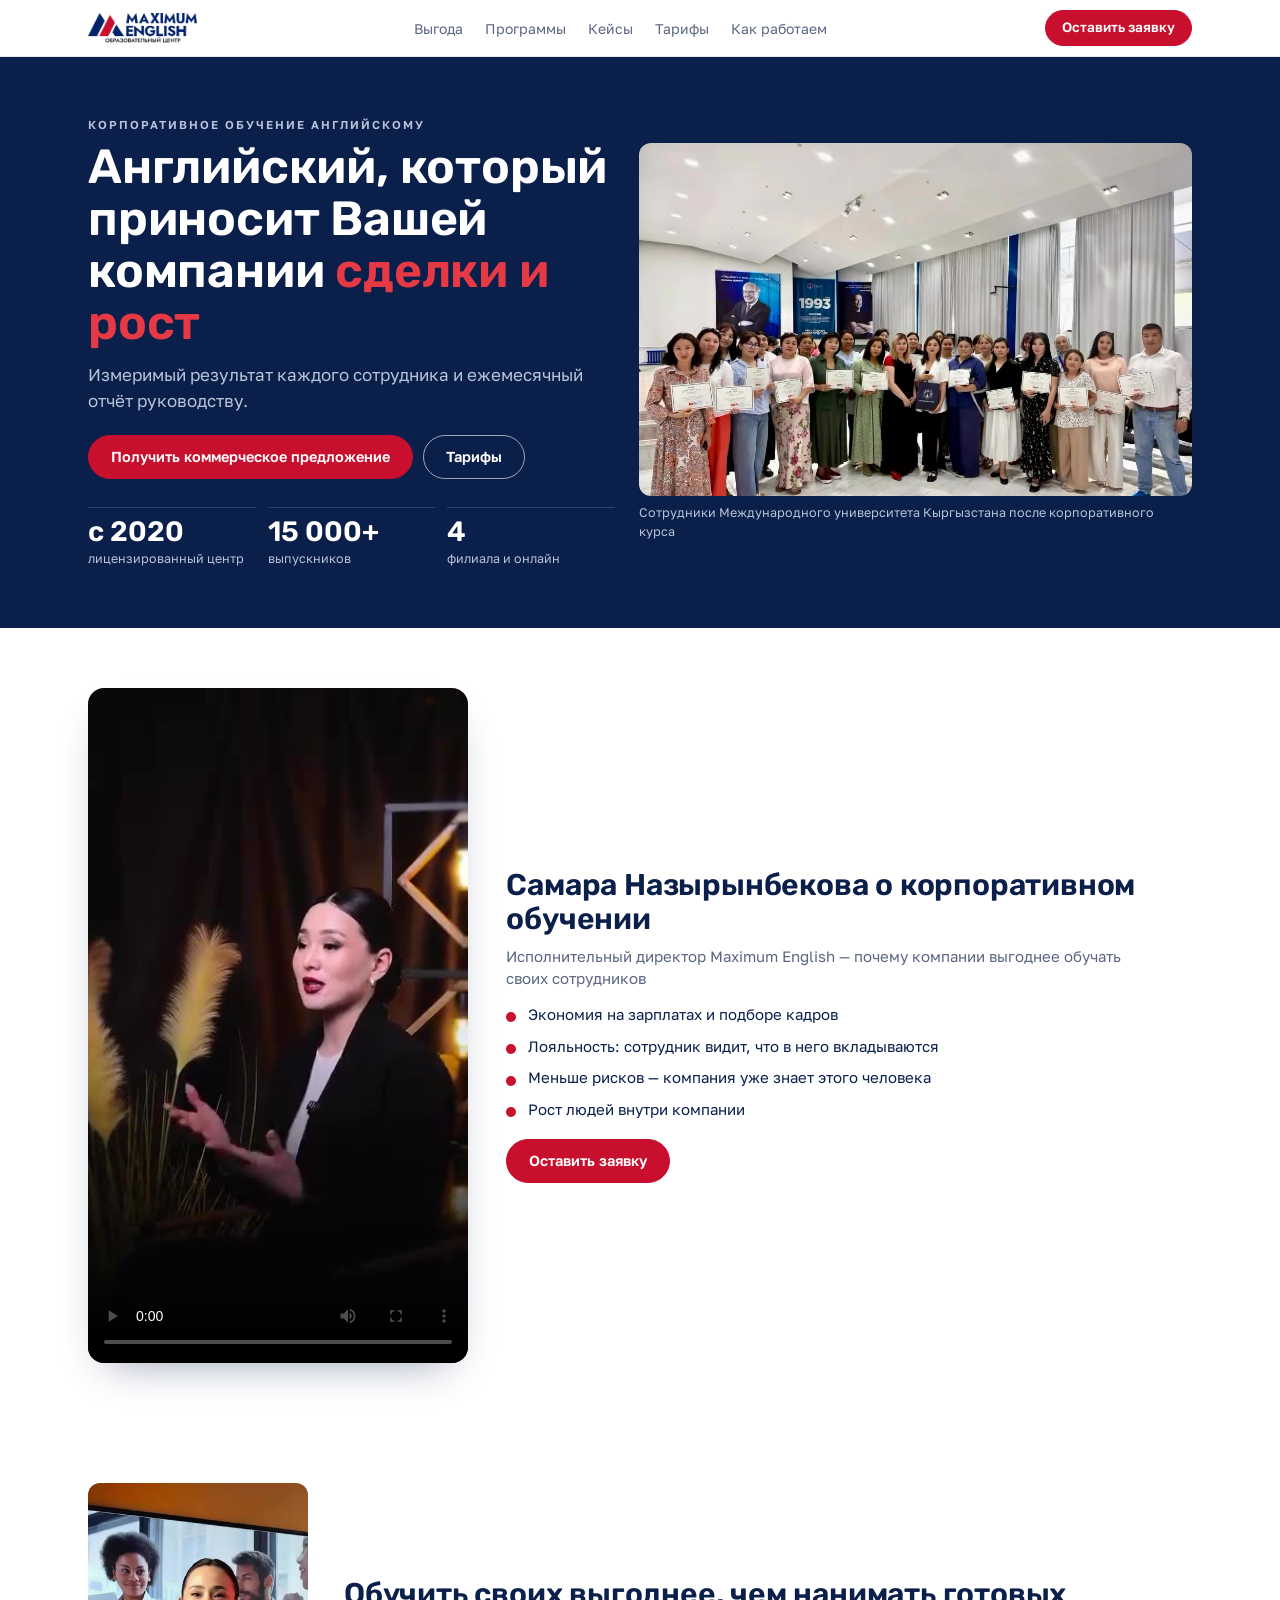
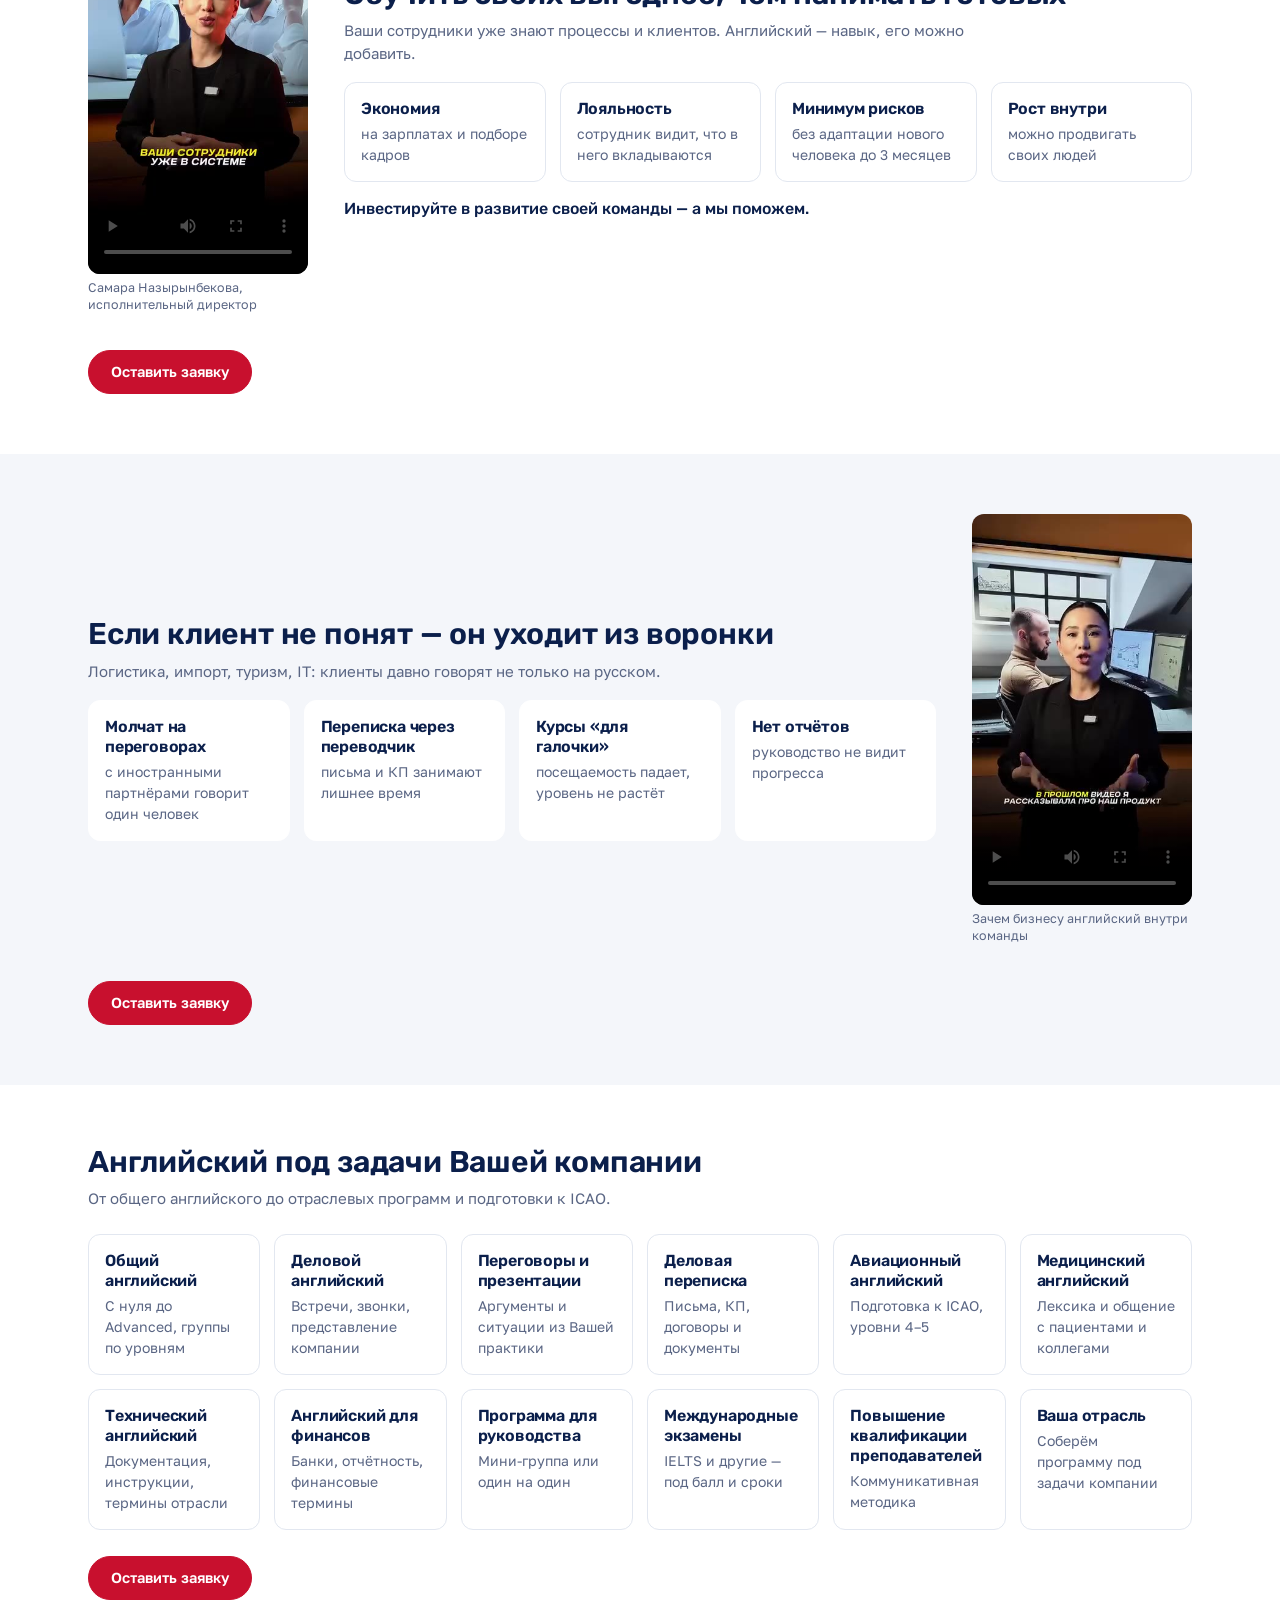
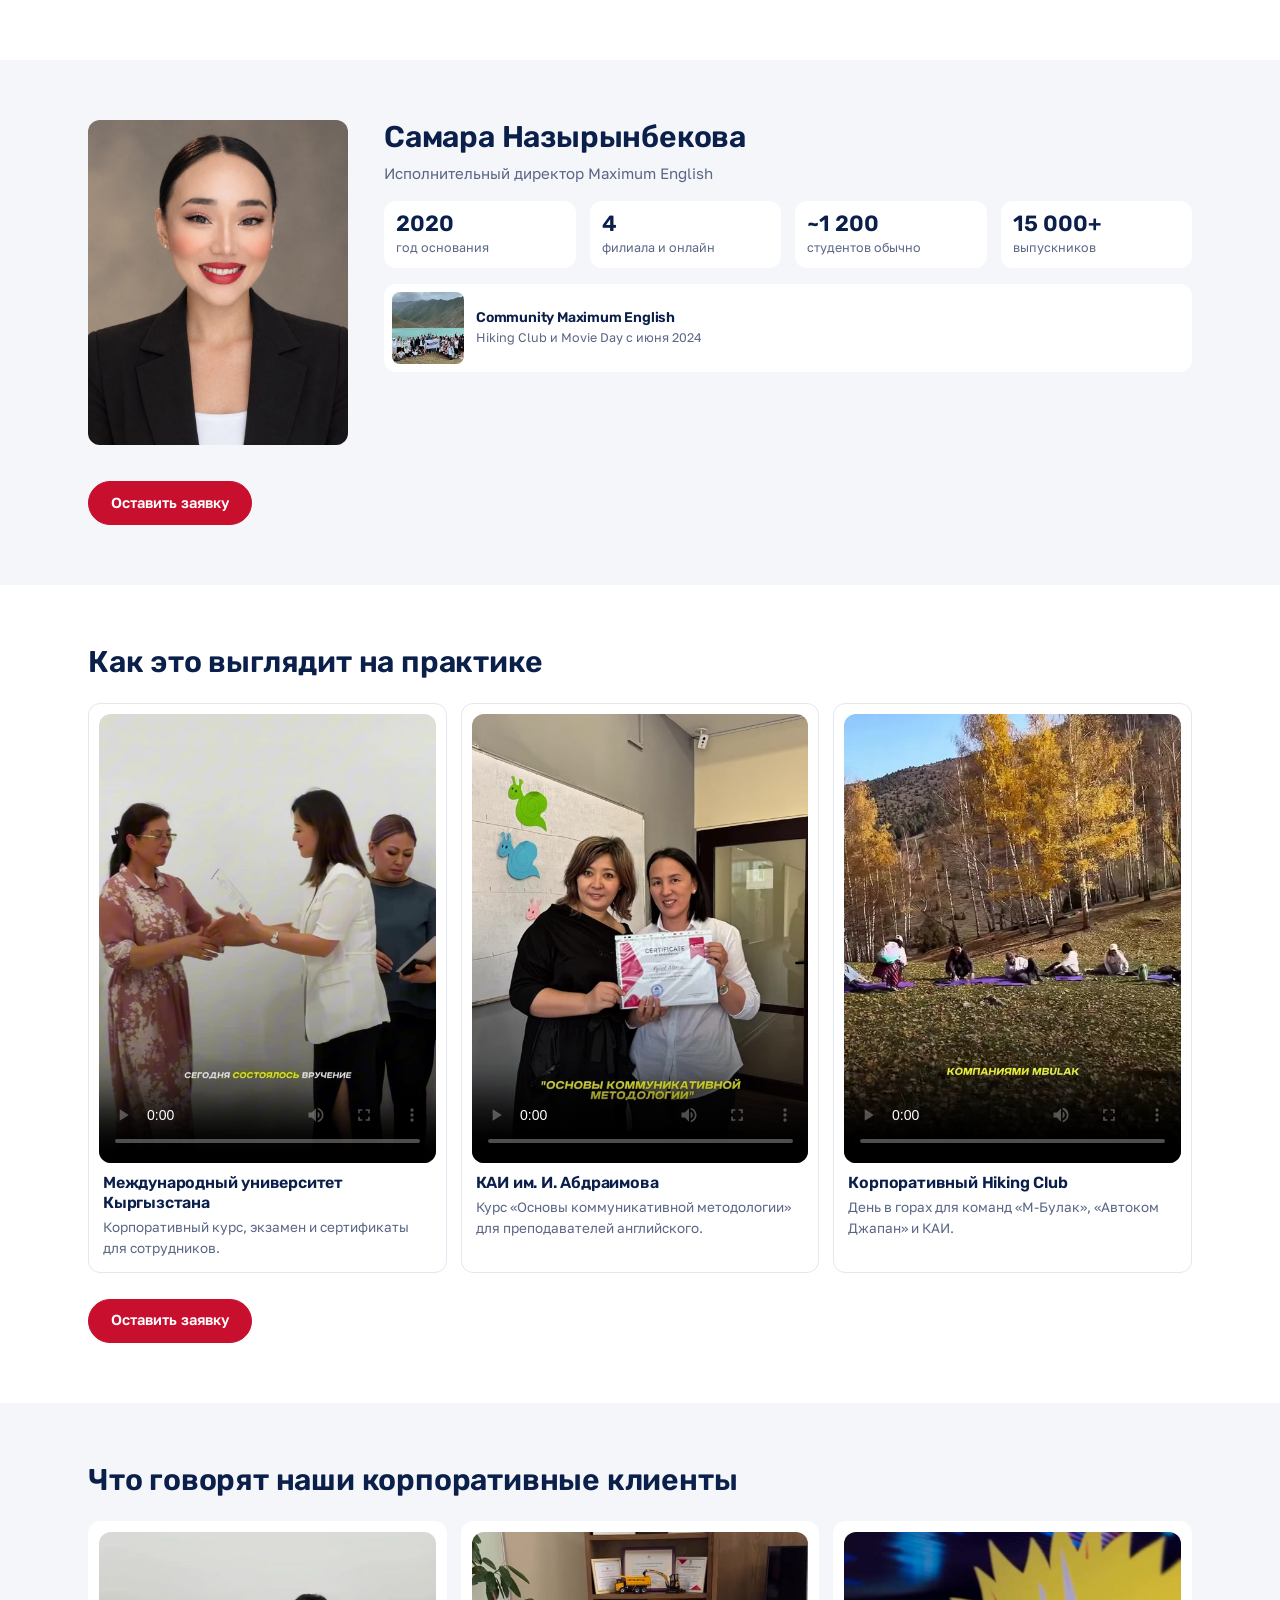
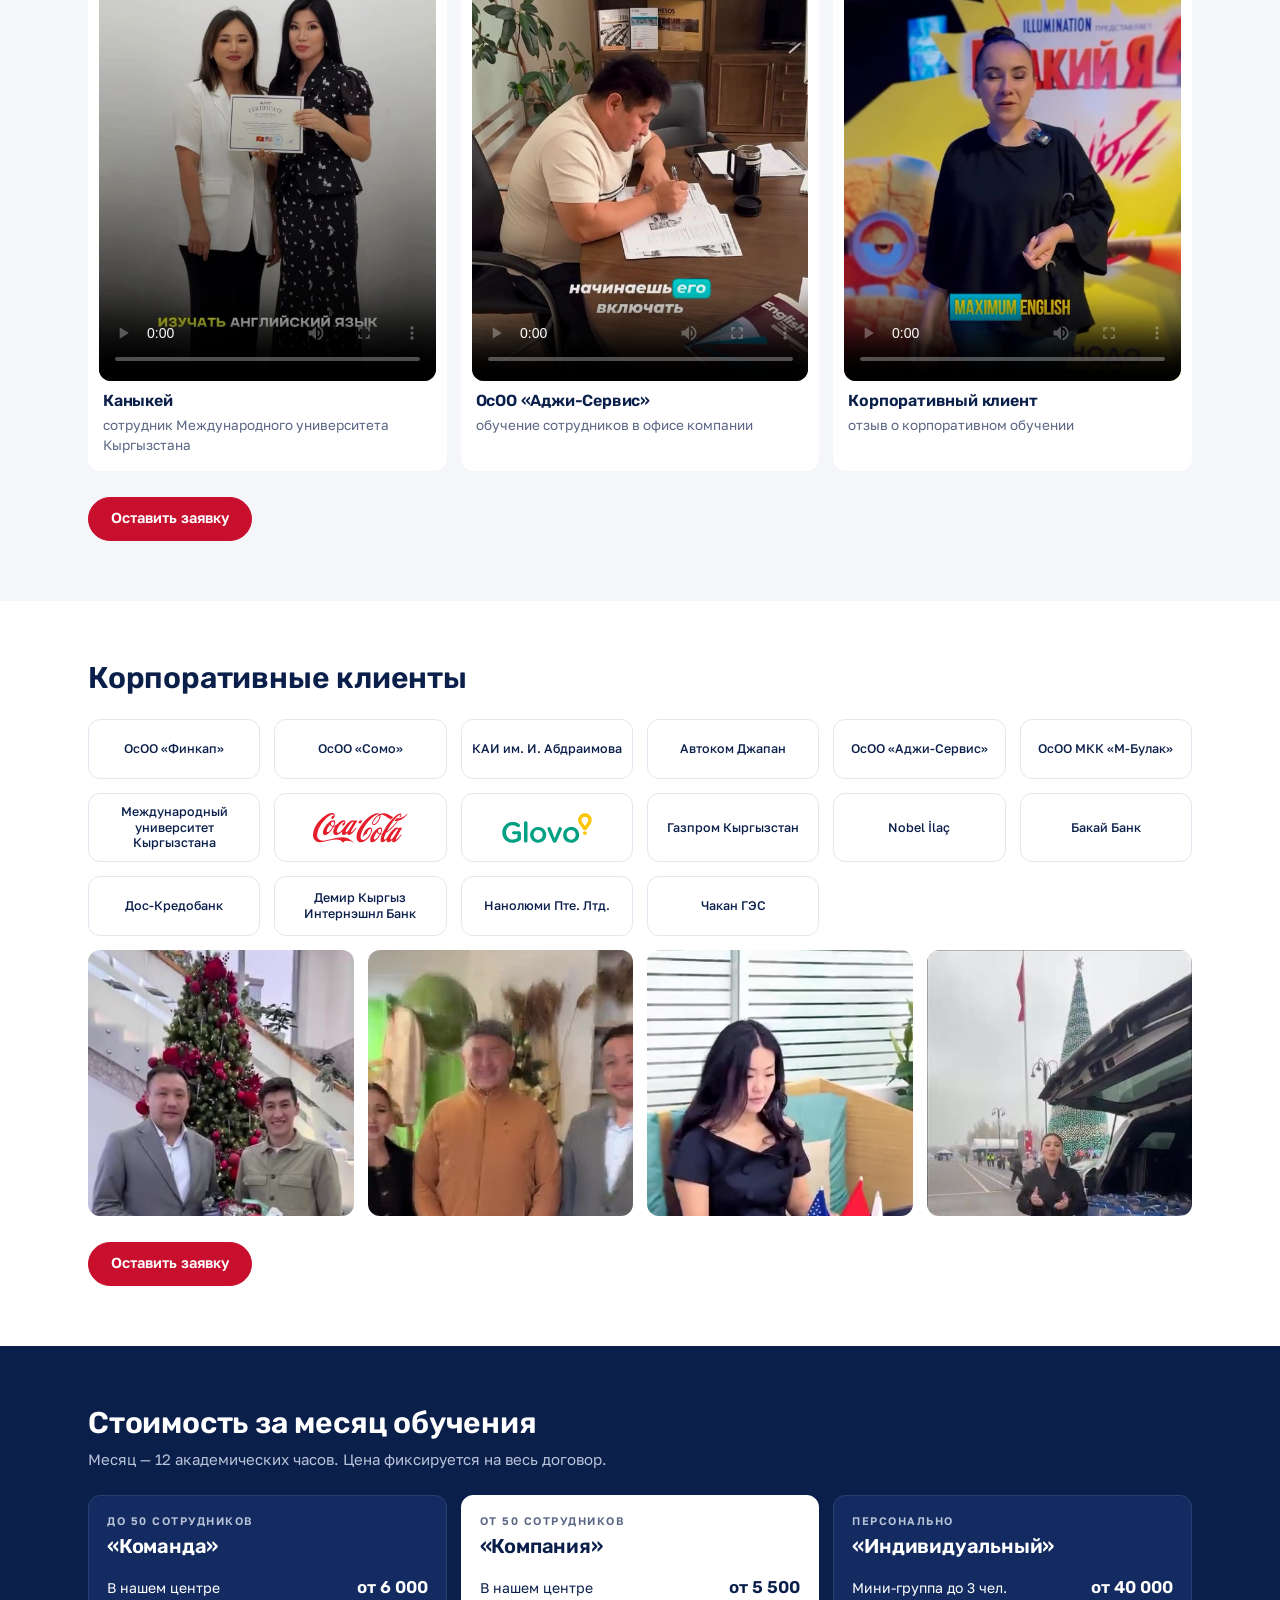
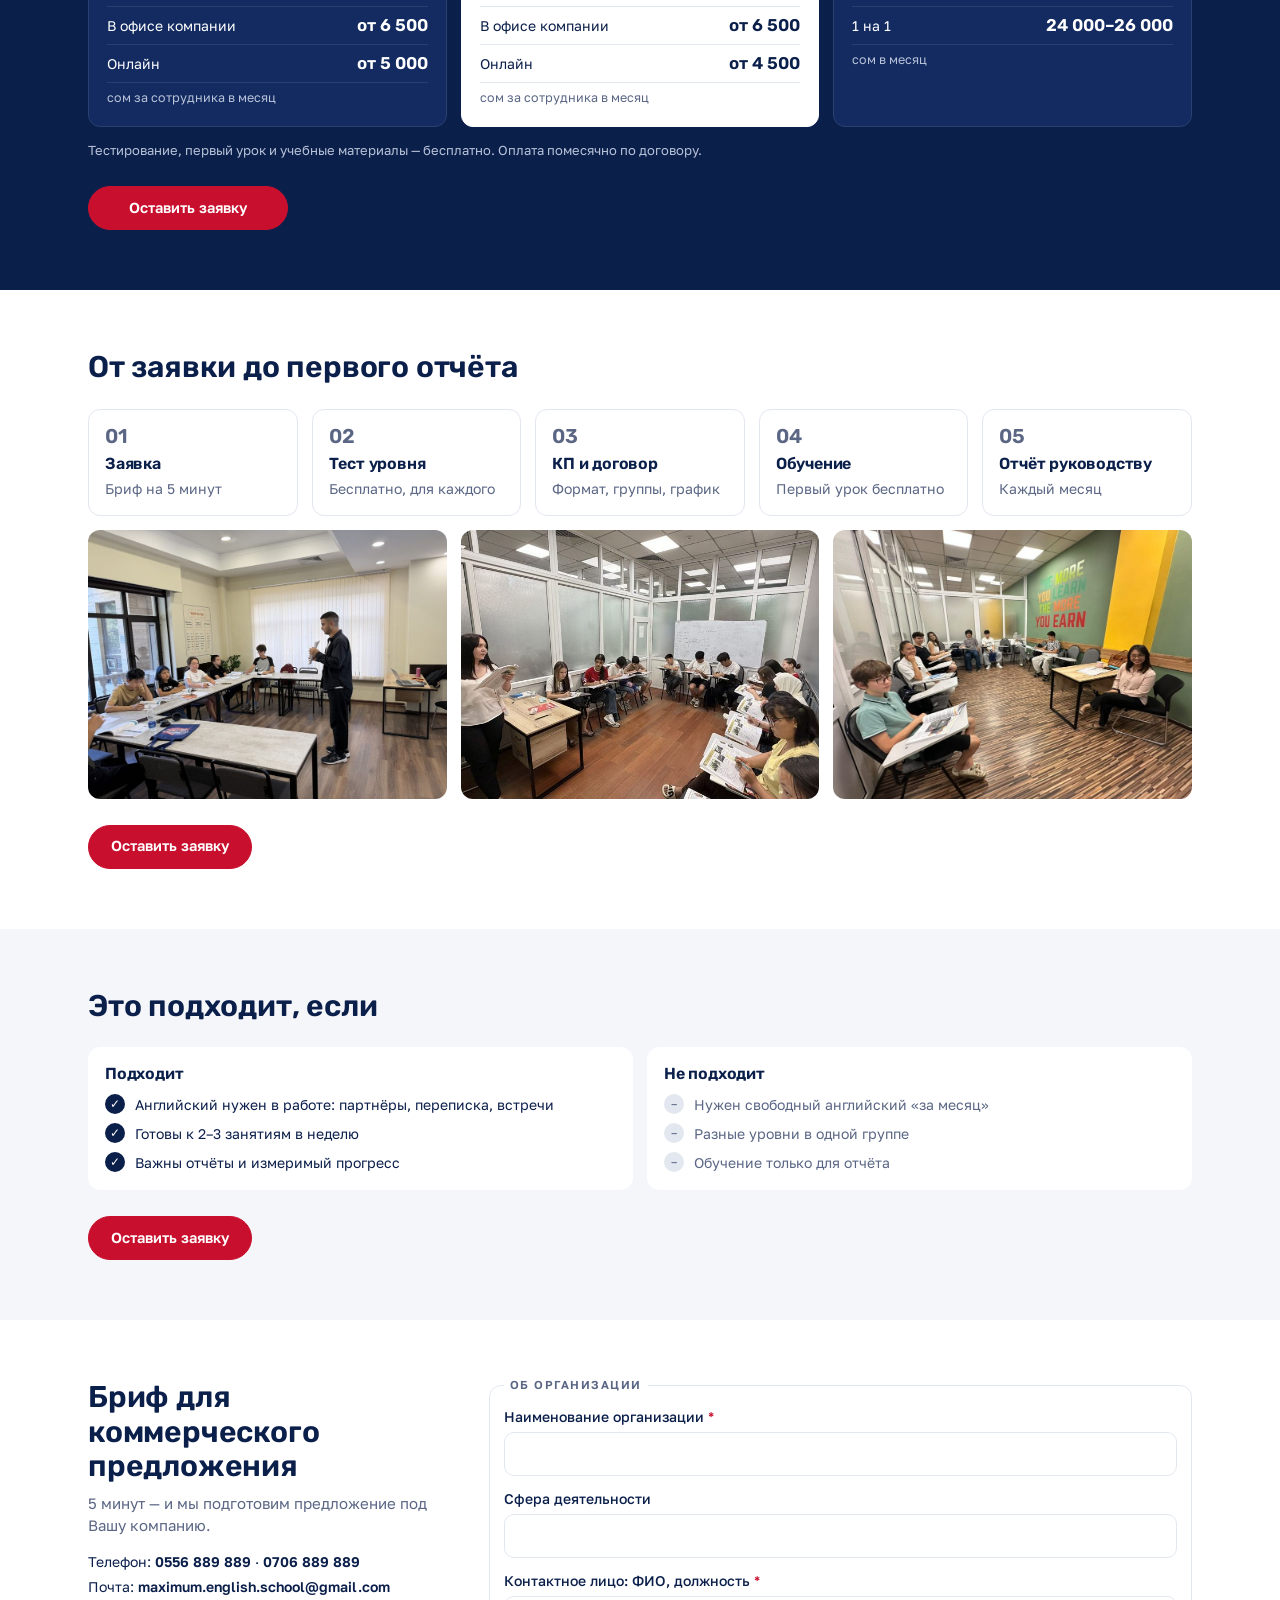
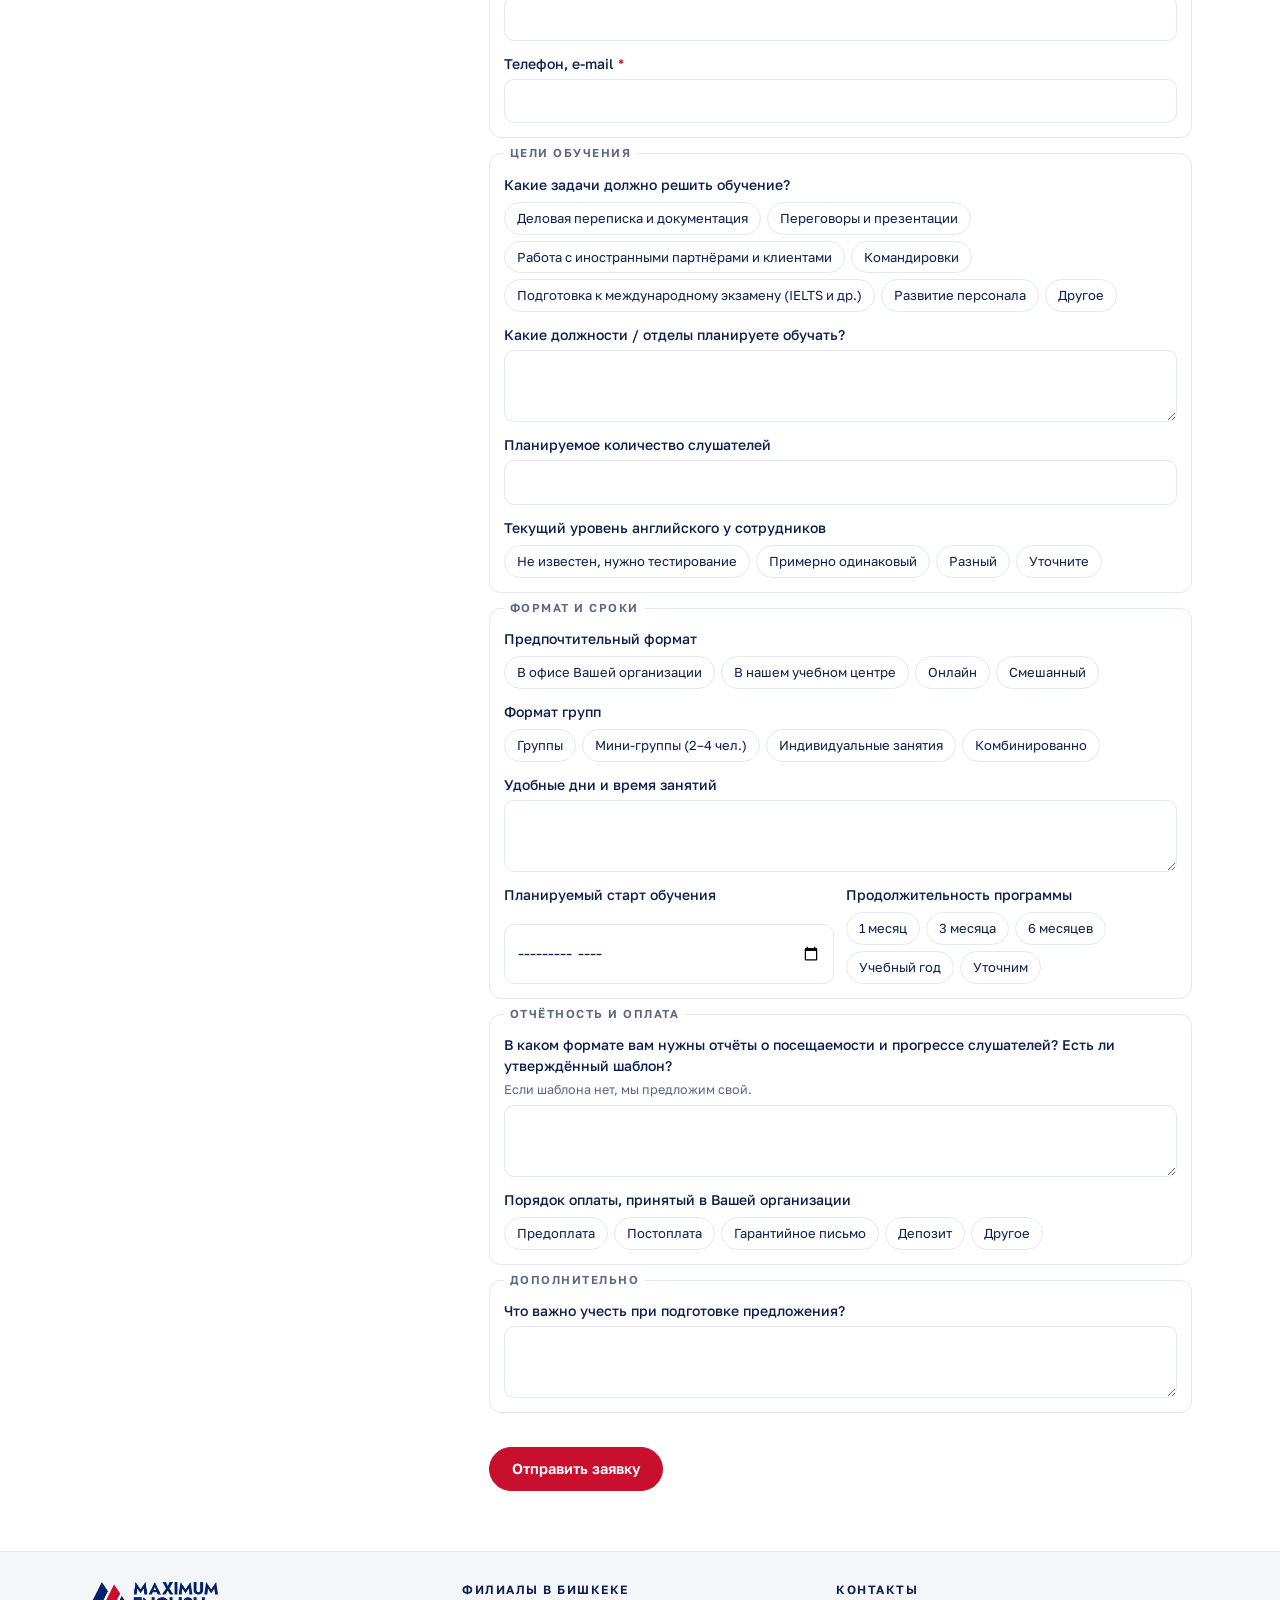
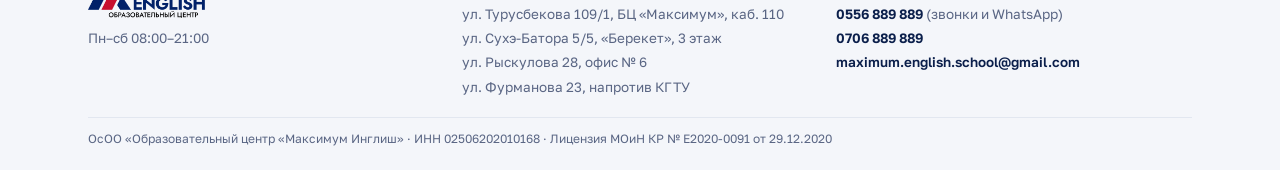
==== commit 7eee0dec: "Главное видео — интервью Самары — крупно, сразу после первого экрана" ====
--- a/index.html
+++ b/index.html
@@ -101,6 +101,14 @@
 .tag-r{display:inline-block;font:600 11px/1 var(--body);letter-spacing:.5px;color:var(--muted);margin-bottom:6px}
 
 /* руководитель */
+
+/* главное видео — интервью Самары */
+.feature{display:grid;gap:clamp(18px,3vw,40px);align-items:center}
+@media(min-width:820px){.feature{grid-template-columns:minmax(260px,380px) minmax(0,1fr)}}
+.feature video{width:100%;max-width:380px;aspect-ratio:9/16;border-radius:16px;background:#000;object-fit:cover;justify-self:center;box-shadow:0 18px 40px -20px rgba(11,31,75,.45)}
+.feature ul{list-style:none;padding:0;margin:14px 0 18px;display:grid;gap:10px}
+.feature li{padding-left:22px;position:relative;line-height:1.45}
+.feature li:before{content:"";position:absolute;left:0;top:.55em;width:10px;height:10px;border-radius:50%;background:var(--red)}
 .lead-grid{display:grid;gap:clamp(18px,3vw,36px);align-items:start}
 @media(min-width:760px){.lead-grid{grid-template-columns:minmax(180px,260px) minmax(0,1fr)}}
 .lead-grid > img{border-radius:var(--r);width:100%;max-width:260px;aspect-ratio:4/5;object-fit:cover;object-position:top}
@@ -246,6 +254,24 @@
 </section>
 
 <!-- 2. ПОЧЕМУ ОБУЧАТЬ СВОИХ. Формулировки Самары: samara-why-train.mp4 (DLsAzyWo4C-.txt), интервью (DGAzWBvoql0.txt) -->
+<!-- ГЛАВНОЕ ВИДЕО: интервью Самары о корпоративном обучении -->
+<section id="interview">
+  <div class="wrap feature">
+    <video controls playsinline preload="metadata" poster="assets/samara-interview-poster.jpg" width="540" height="960"><source src="assets/samara-interview.mp4" type="video/mp4"></video>
+    <div>
+      <h2>Самара Назырынбекова о корпоративном обучении</h2>
+      <p class="lead">Исполнительный директор Maximum English — почему компании выгоднее обучать своих сотрудников</p>
+      <ul>
+        <li>Экономия на зарплатах и подборе кадров</li>
+        <li>Лояльность: сотрудник видит, что в него вкладываются</li>
+        <li>Меньше рисков — компания уже знает этого человека</li>
+        <li>Рост людей внутри компании</li>
+      </ul>
+      <a class="btn main" href="#brief">Оставить заявку</a>
+    </div>
+  </div>
+</section>
+
 <section id="why">
   <div class="wrap vt">
     <div class="vid"><video controls playsinline preload="metadata" poster="assets/samara-why-poster.jpg" width="360" height="640"><source src="assets/samara-why-train.mp4" type="video/mp4"></video><p class="cap">Самара Назырынбекова, исполнительный директор</p></div>
@@ -322,7 +348,6 @@
         <div><b>15 000+</b><small>выпускников</small></div>
       </div>
       <div class="mini">
-        <div><video controls playsinline preload="metadata" poster="assets/samara-interview-poster.jpg" width="360" height="640"><source src="assets/samara-interview.mp4" type="video/mp4"></video><div><h3>О корпоративном обучении</h3><p>Интервью с Самарой</p></div></div>
         <div><img src="assets/hiking.jpg" alt="Hiking Club Maximum English в горах" width="720" height="540" loading="lazy"><div><h3>Community Maximum English</h3><p>Hiking Club и Movie Day с июня 2024</p></div></div>
       </div>
     </div>
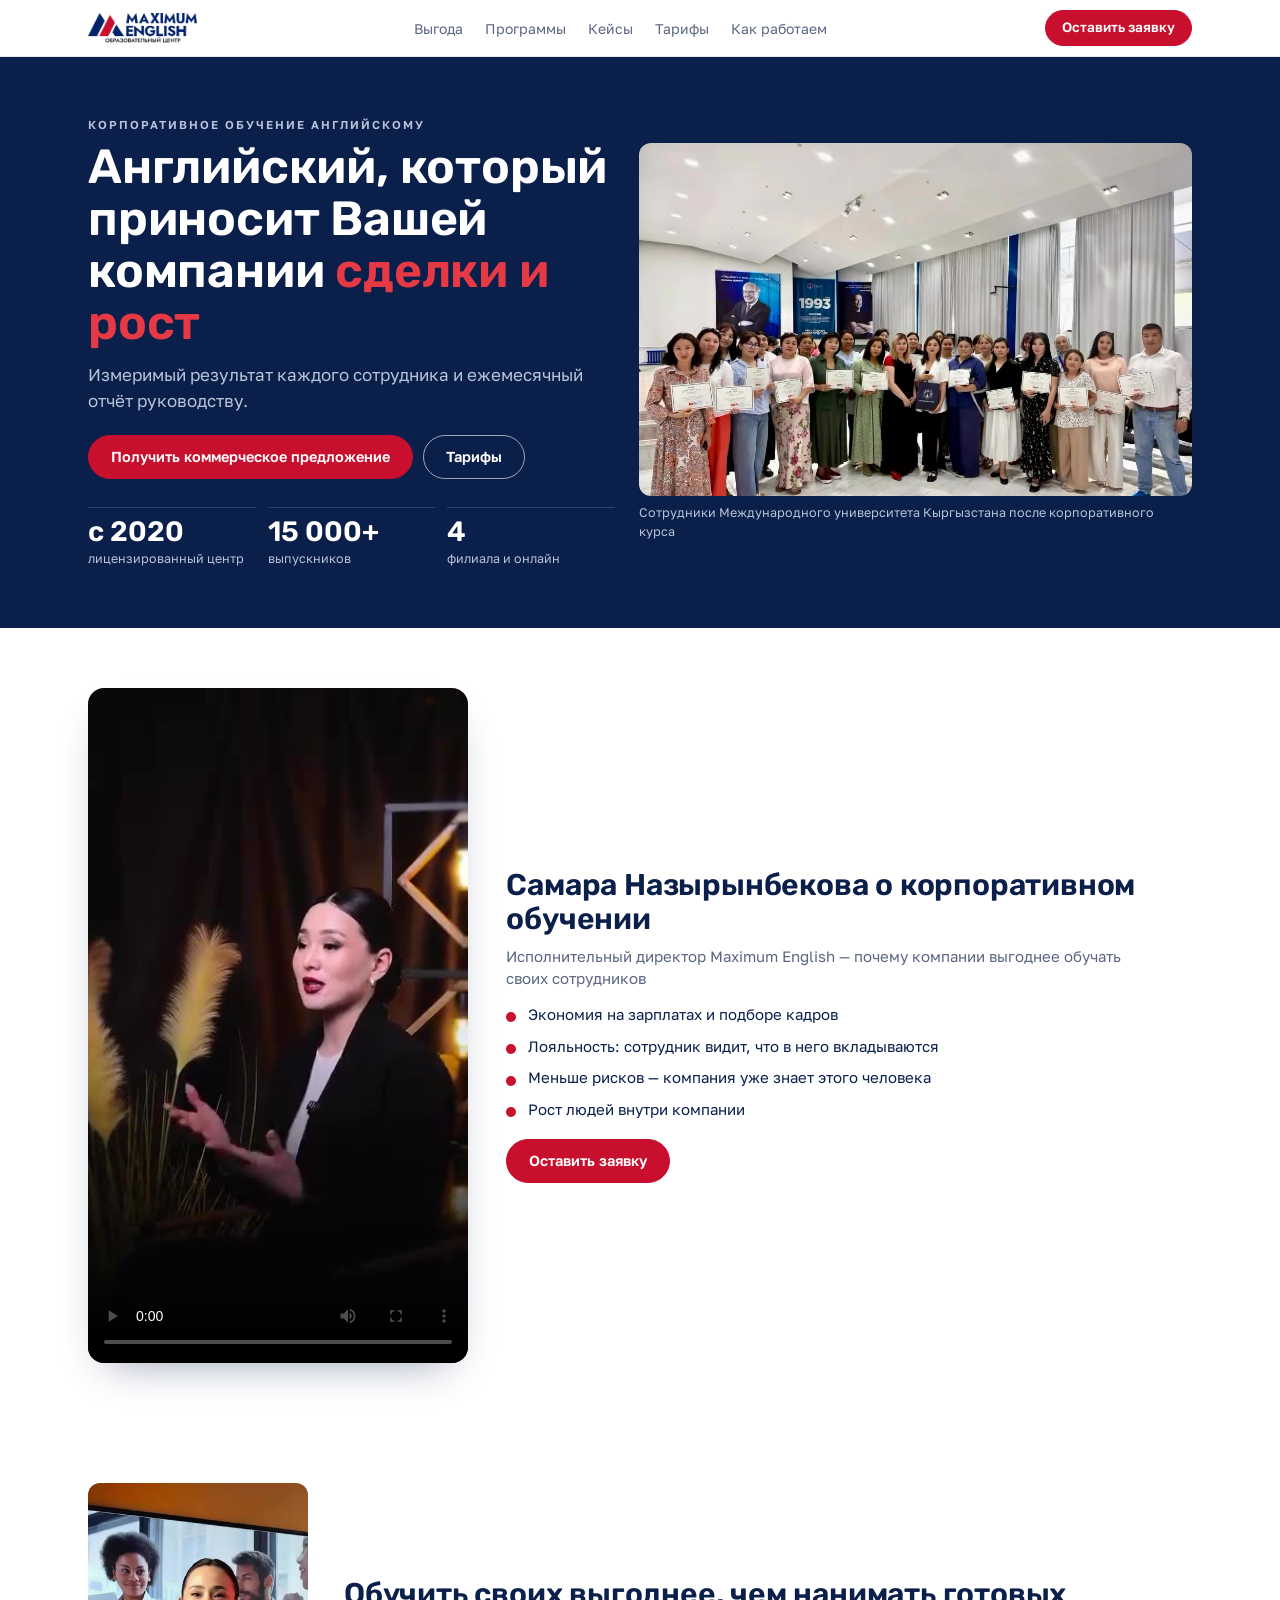
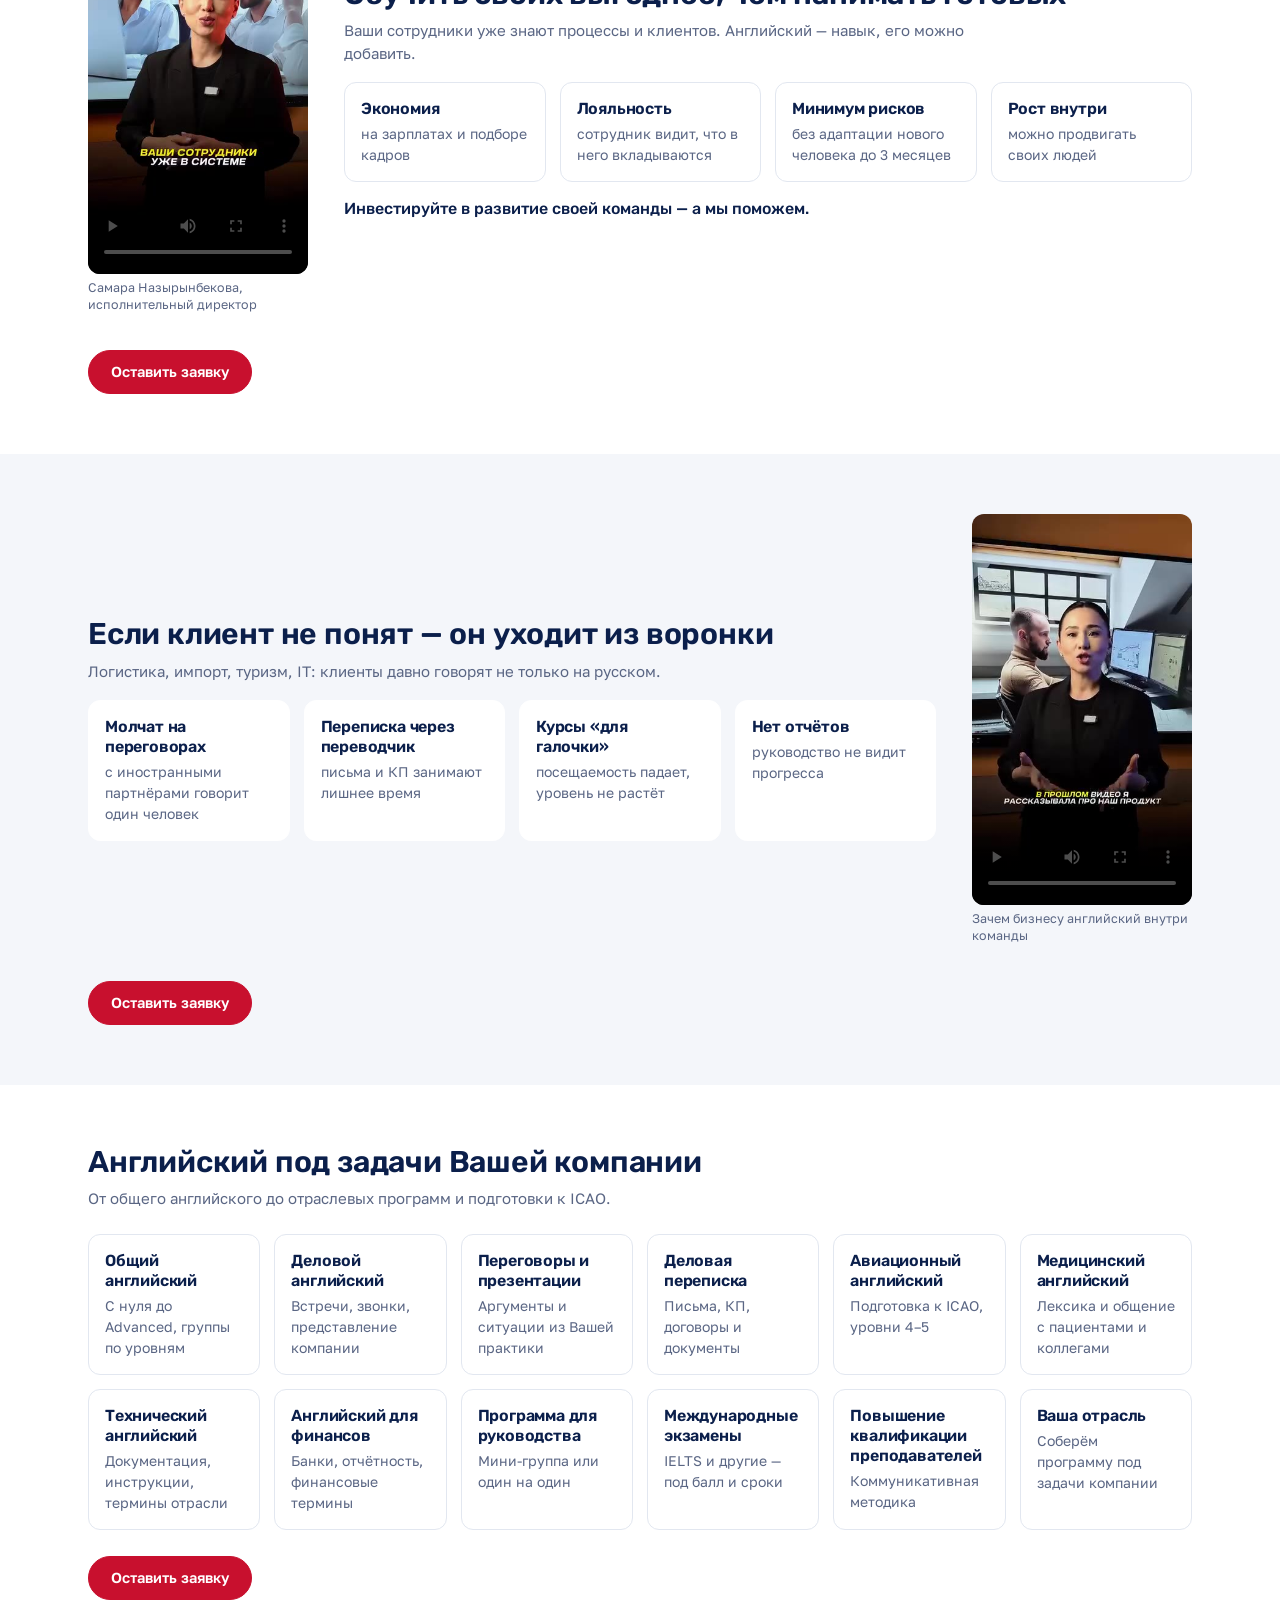
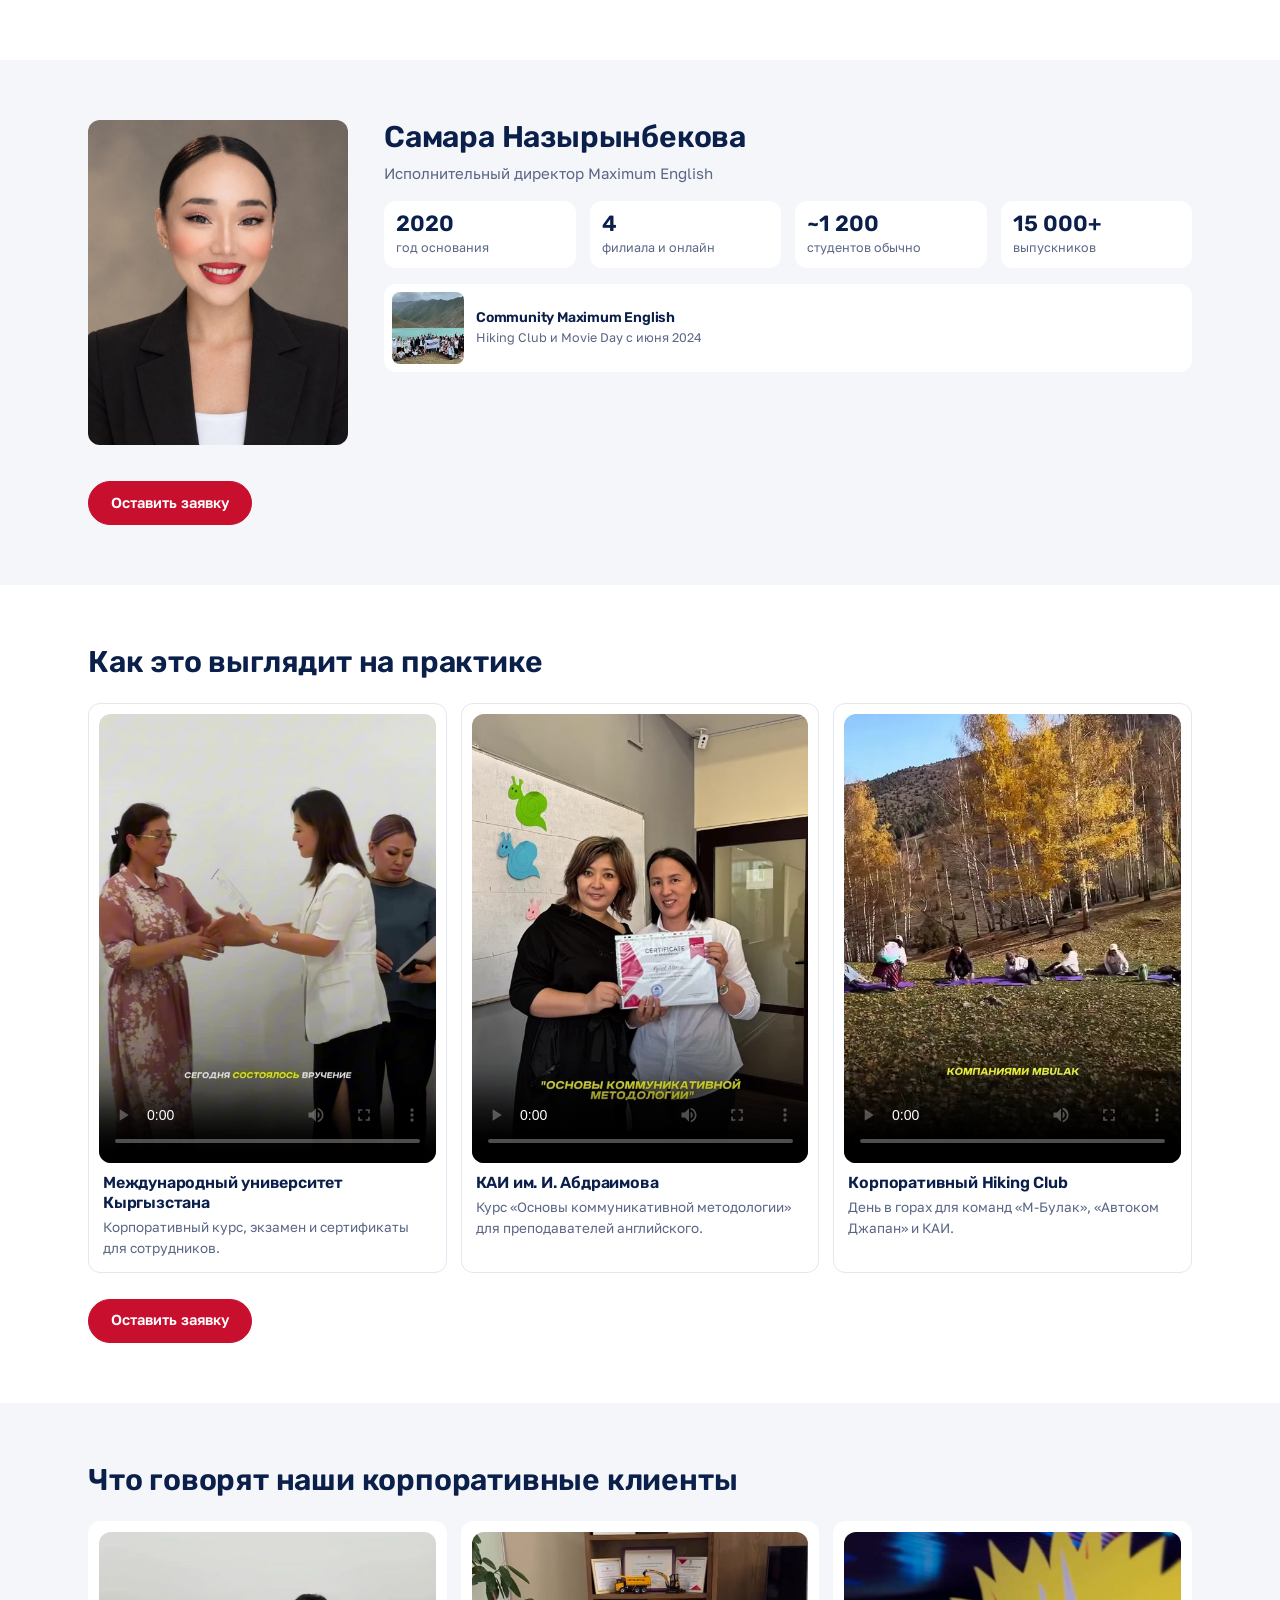
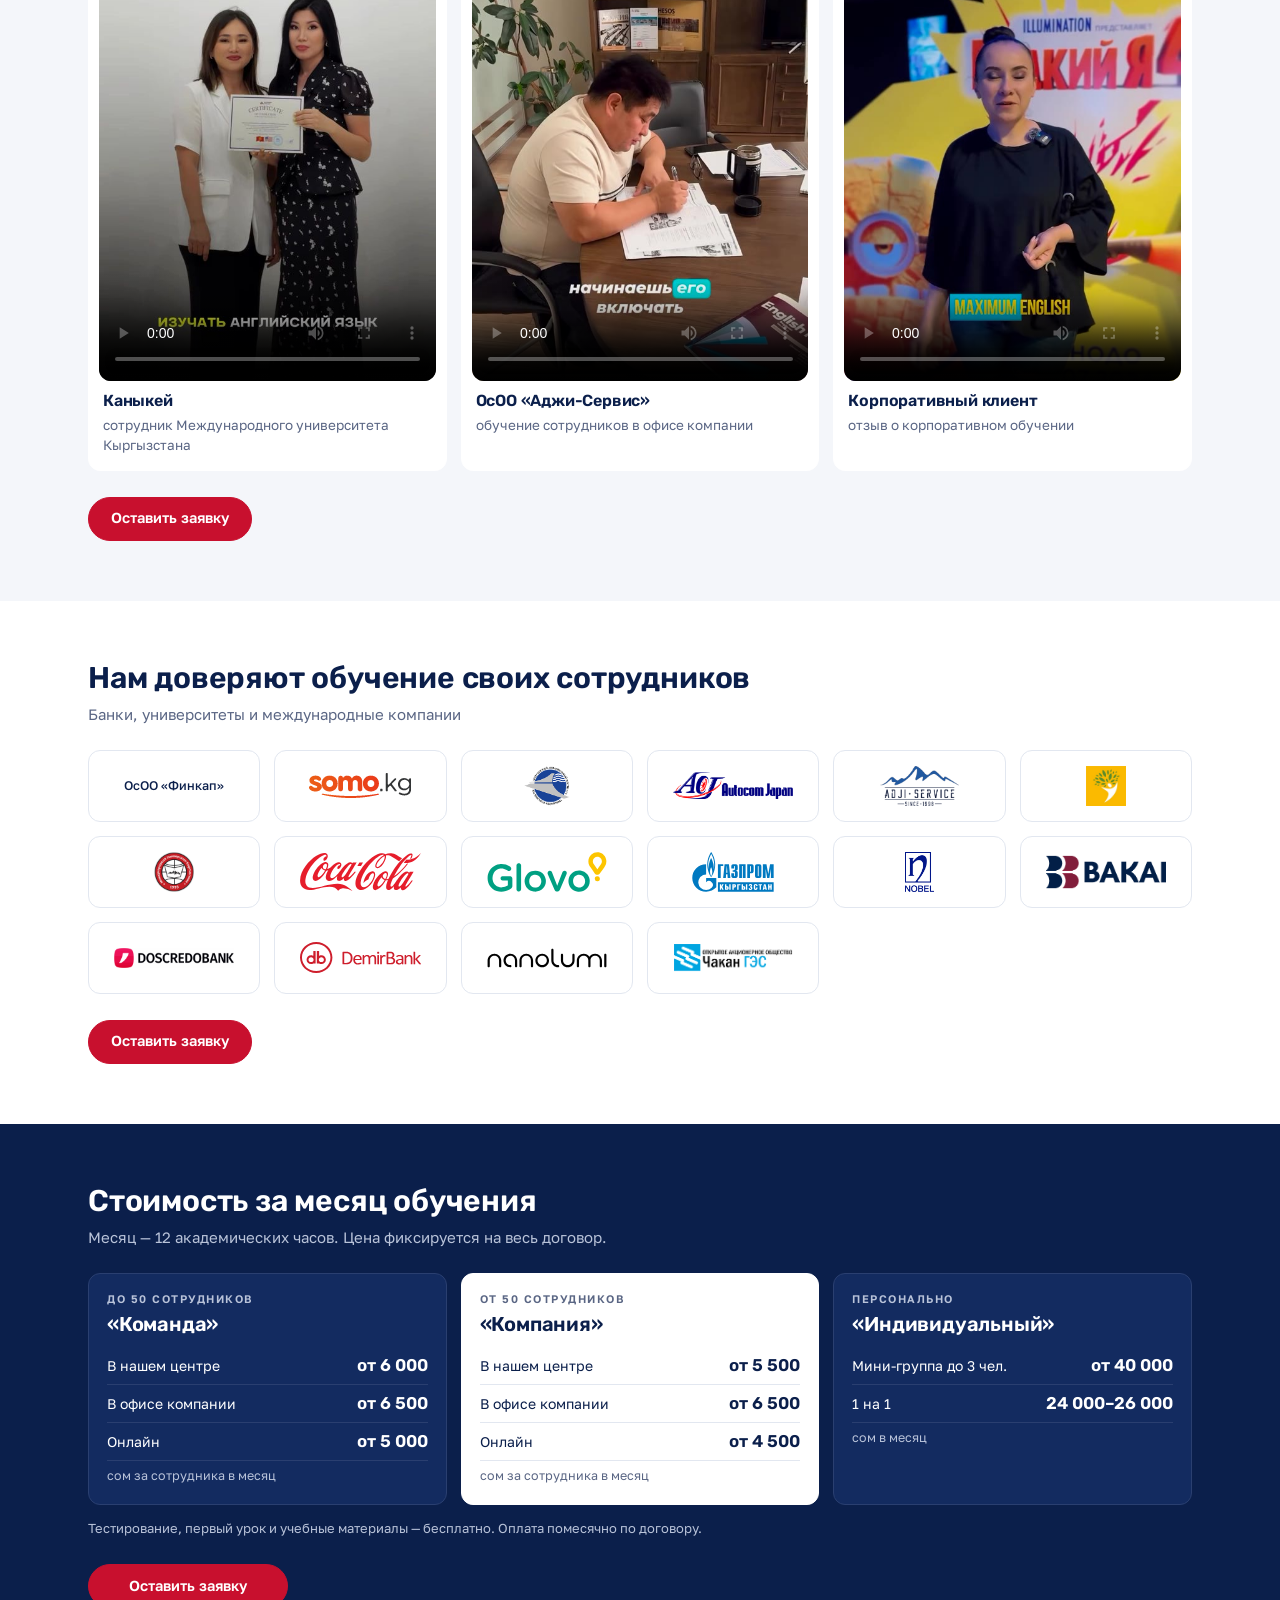
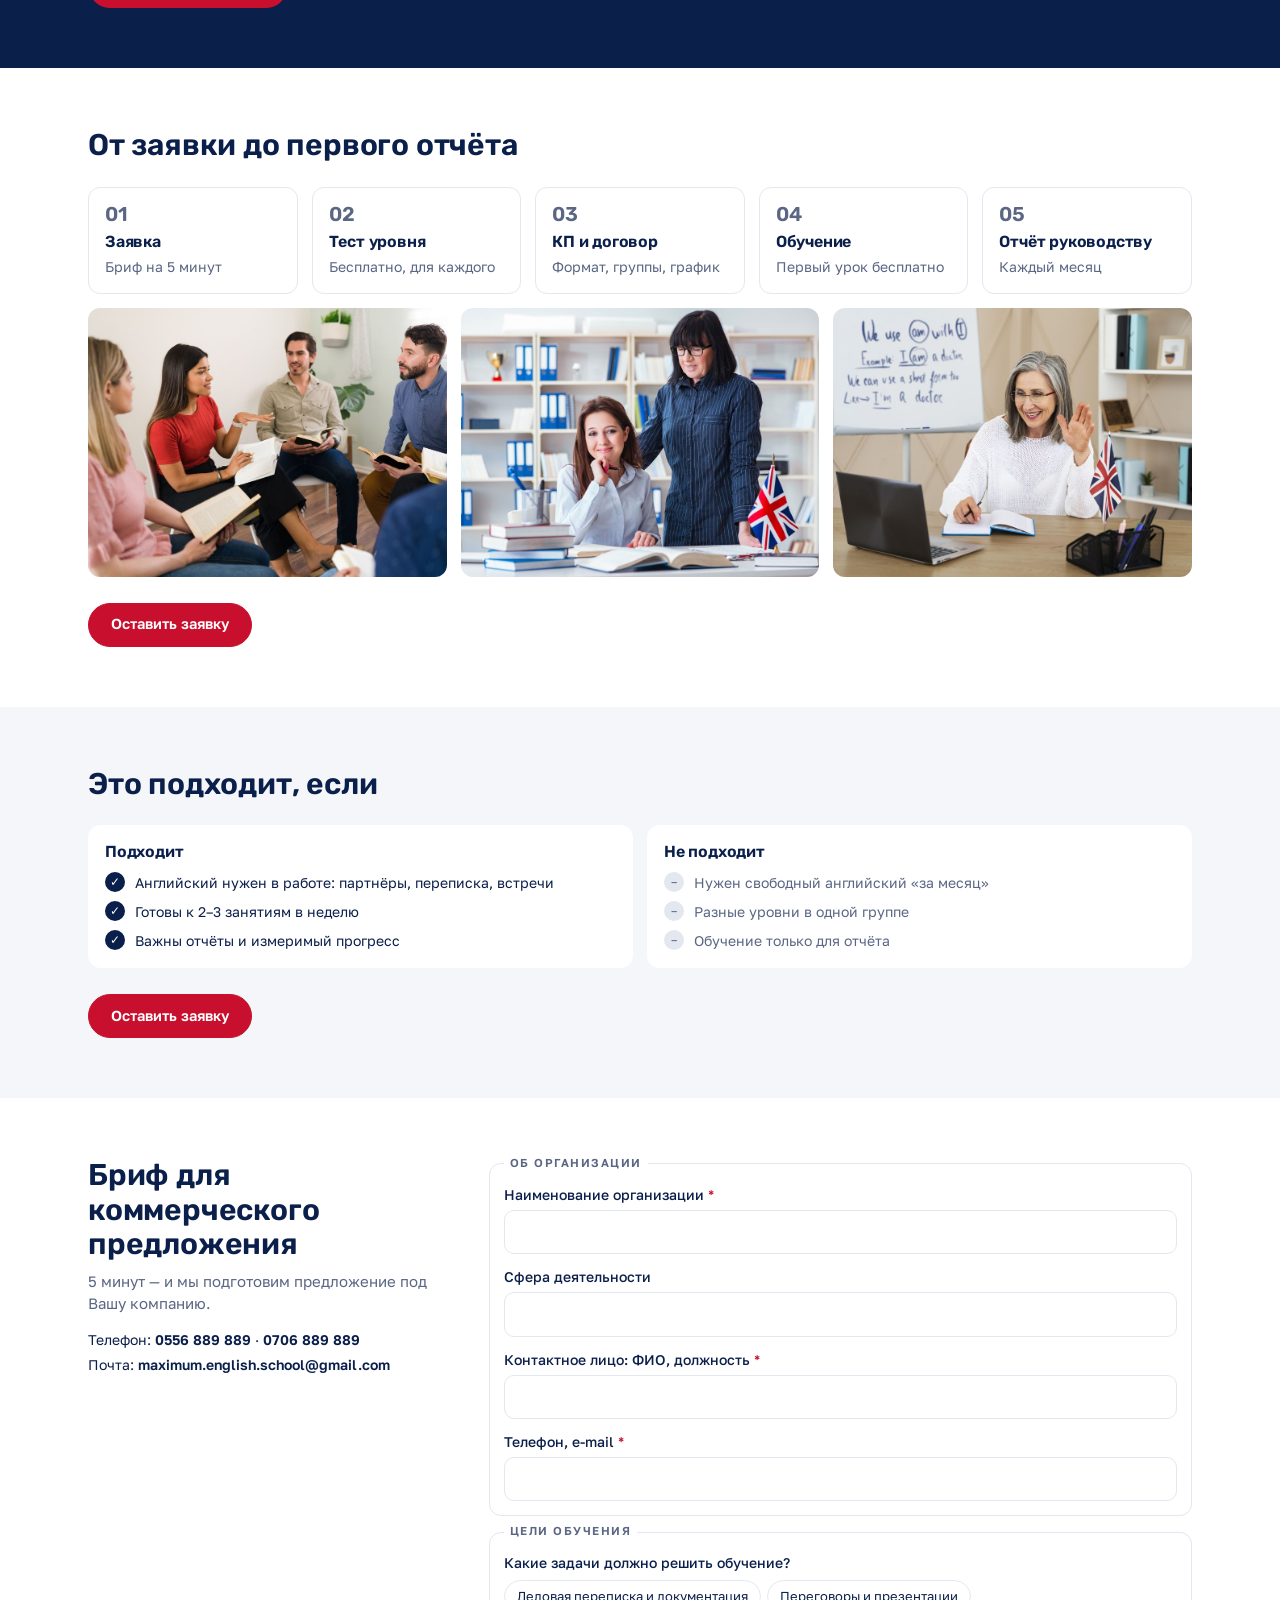
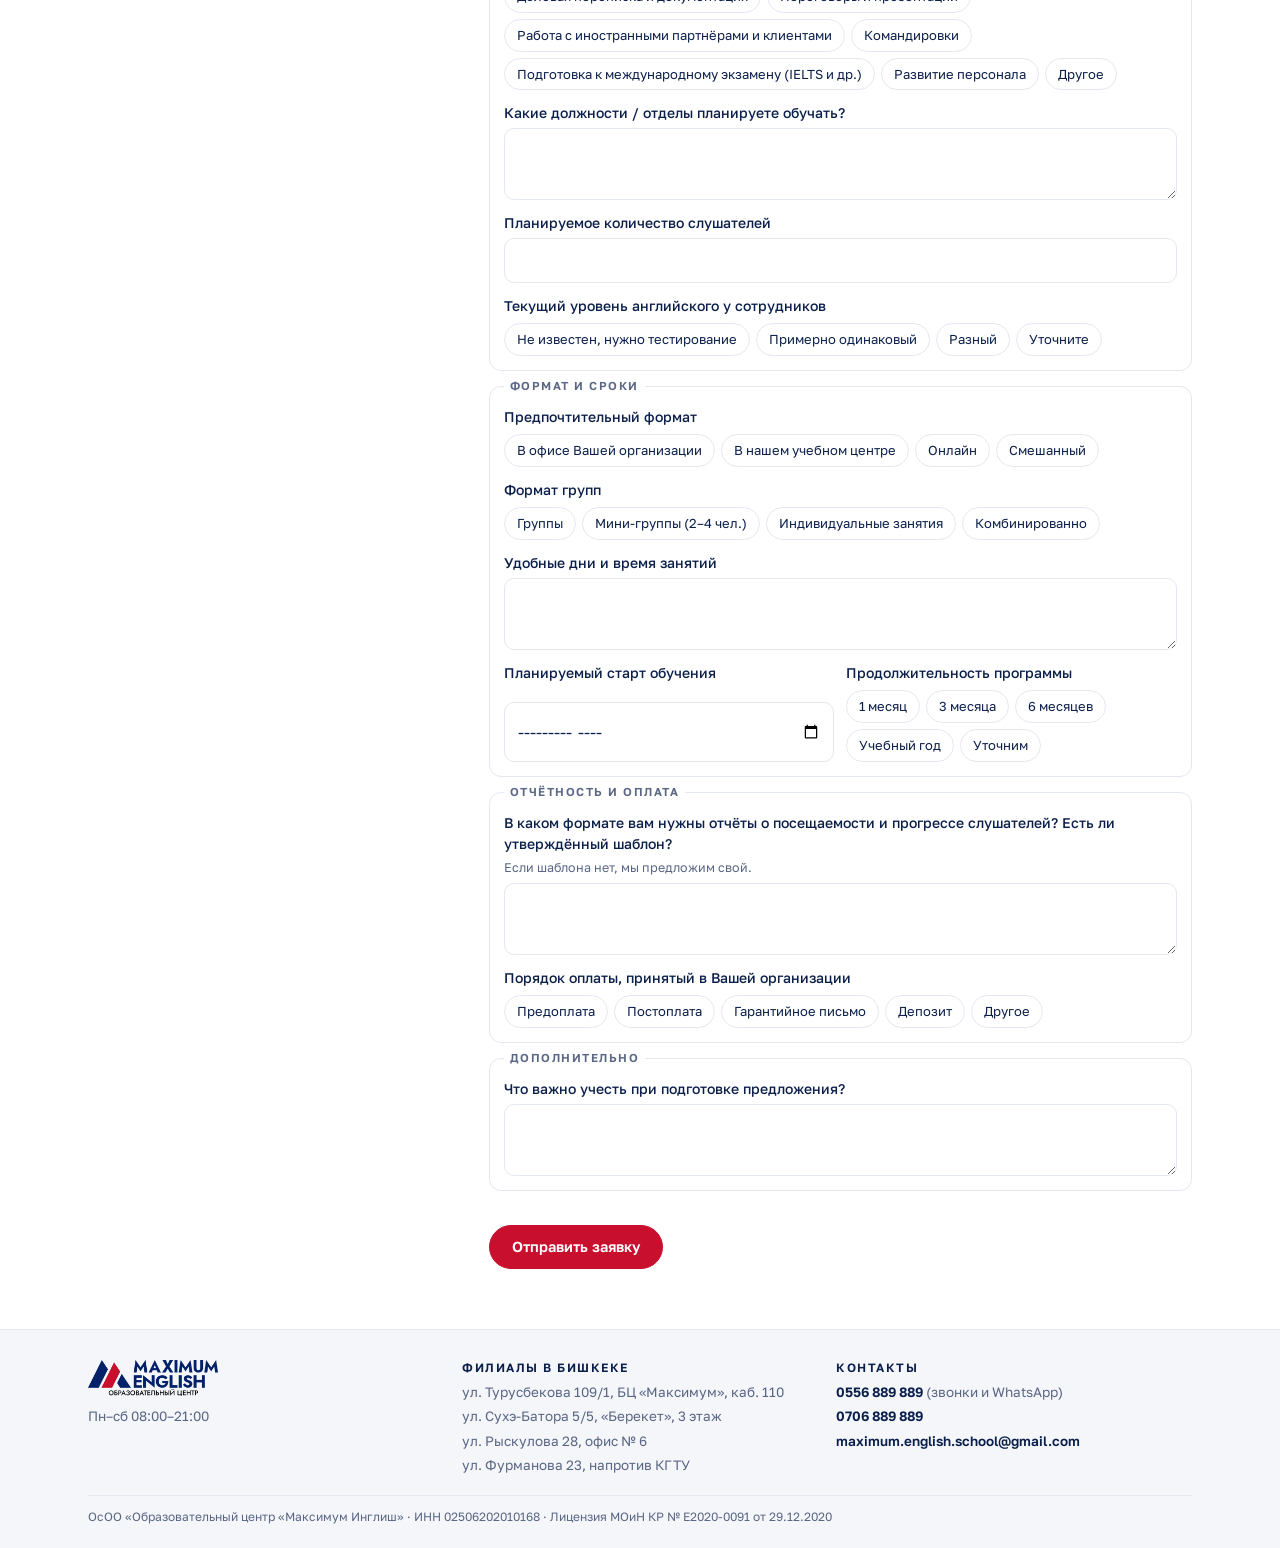
==== commit 67d3bbba: "Логотипы клиентов, блок репутации, взрослые фото" ====
--- a/index.html
+++ b/index.html
@@ -138,8 +138,8 @@
 
 /* клиенты */
 .logos{grid-template-columns:repeat(auto-fill,minmax(min(100%,150px),1fr))}
-.lg{background:#fff;border:1px solid var(--line);border-radius:var(--r);min-height:60px;display:flex;align-items:center;justify-content:center;padding:10px;text-align:center;font:500 12.5px/1.25 var(--body);color:var(--navy)}
-.lg img{max-height:30px;width:auto}
+.lg{background:#fff;border:1px solid var(--line);border-radius:var(--r);min-height:72px;display:flex;align-items:center;justify-content:center;padding:10px;text-align:center;font:500 12.5px/1.25 var(--body);color:var(--navy)}
+.lg img{max-height:40px;max-width:80%;width:auto;height:auto;object-fit:contain}
 .strip{grid-template-columns:repeat(auto-fit,minmax(min(100%,140px),1fr));margin-top:var(--gap)}
 .strip figure{margin:0}
 .strip img{width:100%;aspect-ratio:1/1;object-fit:cover;object-position:top;border-radius:var(--r)}
@@ -408,33 +408,28 @@
 <section>
   <div class="wrap">
     <div class="head">
-      <h2>Корпоративные клиенты</h2>
+      <h2>Нам доверяют обучение своих сотрудников</h2>
+      <p class="lead">Банки, университеты и международные компании</p>
     </div>
     <div class="grid logos">
       <div class="lg">ОсОО «Финкап»</div>
-      <div class="lg">ОсОО «Сомо»</div>
-      <div class="lg">КАИ им. И. Абдраимова</div>
-      <div class="lg">Автоком Джапан</div>
-      <div class="lg">ОсОО «Аджи-Сервис»</div>
-      <div class="lg">ОсОО МКК «М-Булак»</div>
-      <div class="lg">Международный университет Кыргызстана</div>
+      <div class="lg"><img src="assets/logos/somo.png" alt="Somo.kg" loading="lazy"></div>
+      <div class="lg"><img src="assets/logos/kai.png" alt="Кыргызский авиационный институт им. И. Абдраимова" loading="lazy"></div>
+      <div class="lg"><img src="assets/logos/avtokom-japan.png" alt="Автоком Джапан" loading="lazy"></div>
+      <div class="lg"><img src="assets/logos/adji-service.png" alt="ОсОО «Аджи-Сервис»" loading="lazy"></div>
+      <div class="lg"><img src="assets/logos/mbulak.png" alt="ОсОО МКК «М-Булак»" loading="lazy"></div>
+      <div class="lg"><img src="assets/logos/iuk.png" alt="Международный университет Кыргызстана" loading="lazy"></div>
       <div class="lg"><img src="assets/logos/coca-cola.svg" alt="Кока-Кола Бишкек Боттлерс" loading="lazy"></div>
       <div class="lg"><img src="assets/logos/glovo.svg" alt="Glovo" loading="lazy"></div>
-      <div class="lg">Газпром Кыргызстан</div>
-      <div class="lg">Nobel İlaç</div>
-      <div class="lg">Бакай Банк</div>
-      <div class="lg">Дос-Кредобанк</div>
-      <div class="lg">Демир Кыргыз Интернэшнл Банк</div>
-      <div class="lg">Нанолюми Пте. Лтд.</div>
-      <div class="lg">Чакан ГЭС</div>
+      <div class="lg"><img src="assets/logos/gazprom-kyrgyzstan.svg" alt="Газпром Кыргызстан" loading="lazy"></div>
+      <div class="lg"><img src="assets/logos/nobel-ilac.png" alt="Nobel İlaç" loading="lazy"></div>
+      <div class="lg"><img src="assets/logos/bakai.png" alt="Бакай Банк" loading="lazy"></div>
+      <div class="lg"><img src="assets/logos/dos-kredobank.png" alt="Дос-Кредобанк" loading="lazy"></div>
+      <div class="lg"><img src="assets/logos/demirbank.svg" alt="Демир Кыргыз Интернэшнл Банк" loading="lazy"></div>
+      <div class="lg"><img src="assets/logos/nanolumi.svg" alt="Нанолюми Пте. Лтд." loading="lazy"></div>
+      <div class="lg"><img src="assets/logos/chakan.png" alt="Чакан ГЭС" loading="lazy"></div>
     </div>
     <!-- Кадры из роликов школы (субтитры обрезаны) -->
-    <div class="grid strip">
-      <figure><img src="assets/partners-1.jpg" alt="Новогоднее поздравление партнёров" width="360" height="500" loading="lazy"></figure>
-      <figure><img src="assets/partners-2.jpg" alt="Подарки корпоративным партнёрам" width="360" height="500" loading="lazy"></figure>
-      <figure><img src="assets/partners-4.jpg" alt="Стенд Maximum English на турнире Premium Avangard Swim Kids" width="360" height="640" loading="lazy"></figure>
-      <figure><img src="assets/partners-3.jpg" alt="Самара Назырынбекова, исполнительный директор" width="360" height="440" loading="lazy"></figure>
-    </div>
     <div class="sec-cta"><a class="btn main" href="#brief">Оставить заявку</a></div>
   </div>
 </section>
@@ -477,9 +472,9 @@
     </ol>
     <!-- Живые фото уроков в филиалах (Мозг, подобраны владелицей) -->
     <div class="grid classes">
-      <img src="assets/class-1.jpg" alt="Занятие в филиале Maximum English" width="900" height="675" loading="lazy">
-      <img src="assets/class-2.jpg" alt="Класс в филиале Maximum English" width="900" height="506" loading="lazy">
-      <img src="assets/class-3.jpg" alt="Класс в филиале Maximum English" width="900" height="675" loading="lazy">
+      <img src="assets/class-1.jpg" alt="Занятие английским для взрослых" width="1000" height="667" loading="lazy">
+      <img src="assets/class-2.jpg" alt="Индивидуальное занятие с преподавателем" width="1000" height="667" loading="lazy">
+      <img src="assets/class-3.jpg" alt="Онлайн-занятие с преподавателем" width="1000" height="667" loading="lazy">
     </div>
     <div class="sec-cta"><a class="btn main" href="#brief">Оставить заявку</a></div>
   </div>
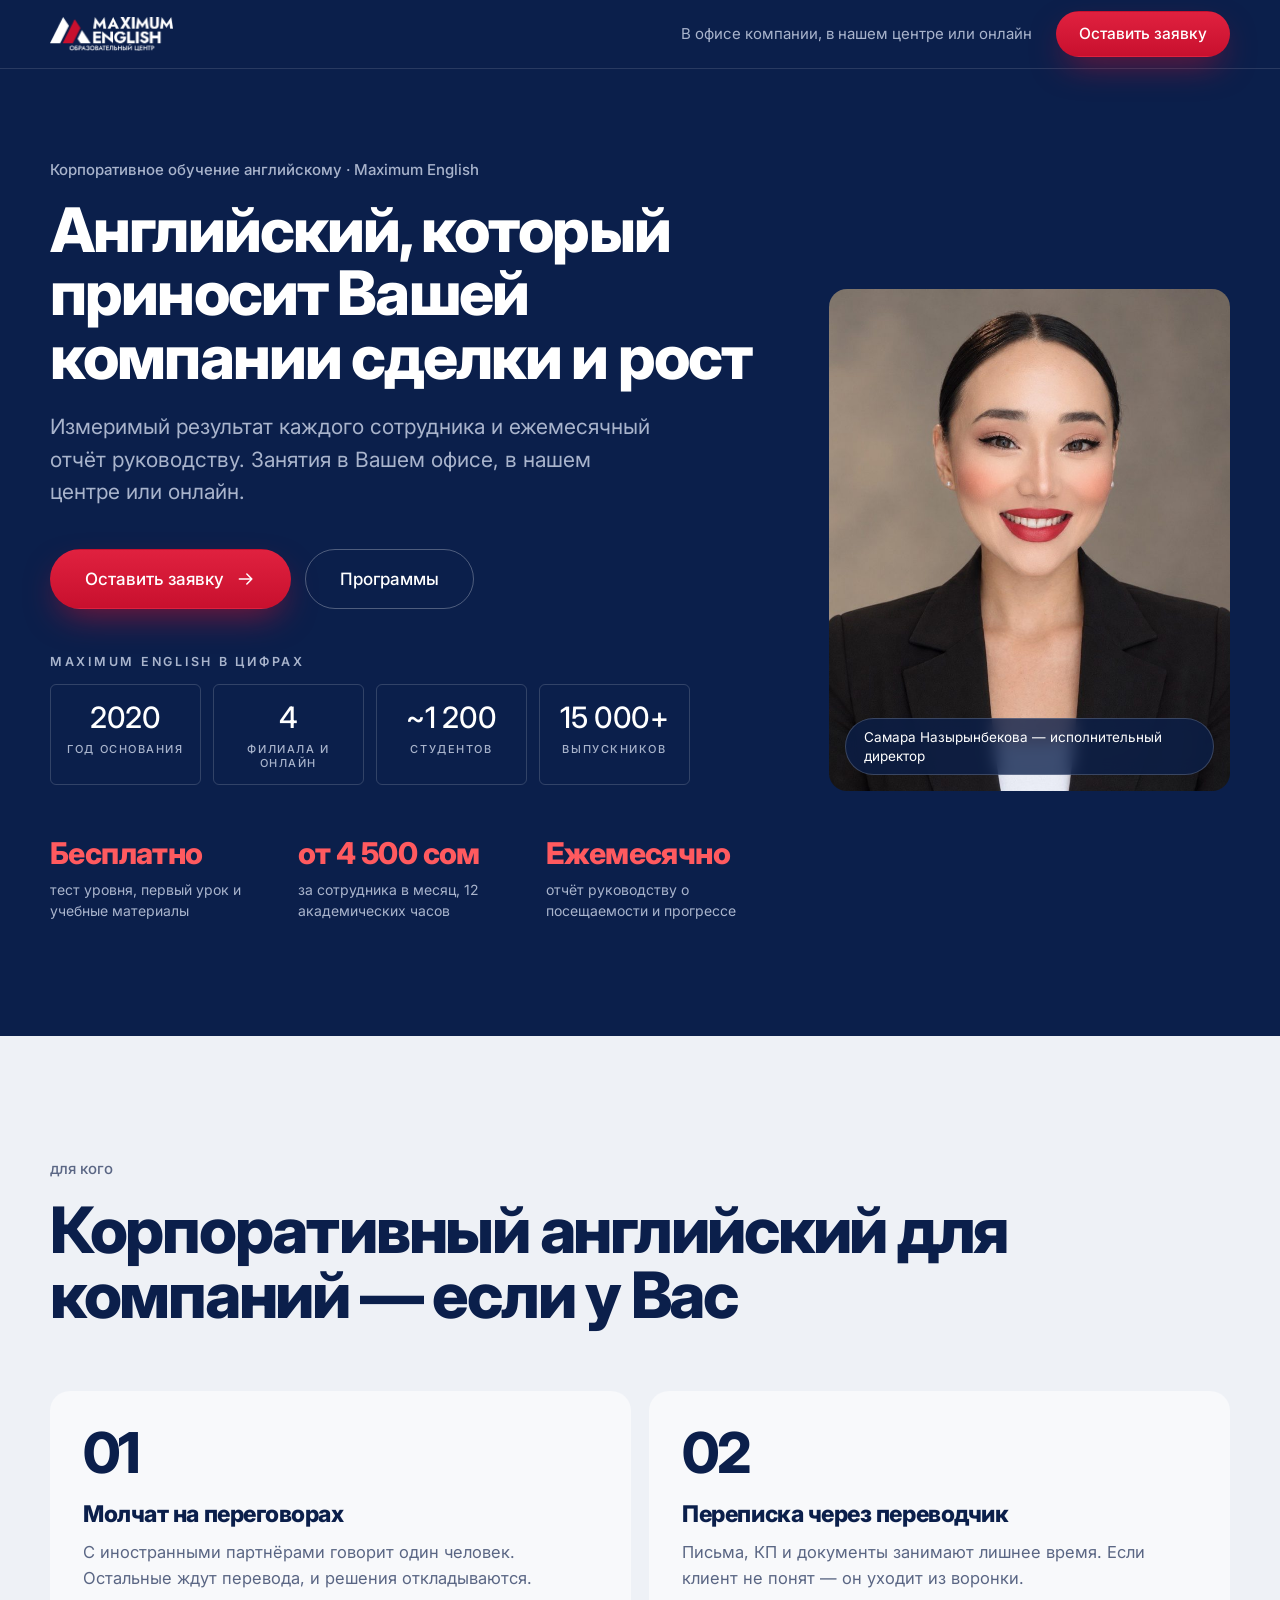
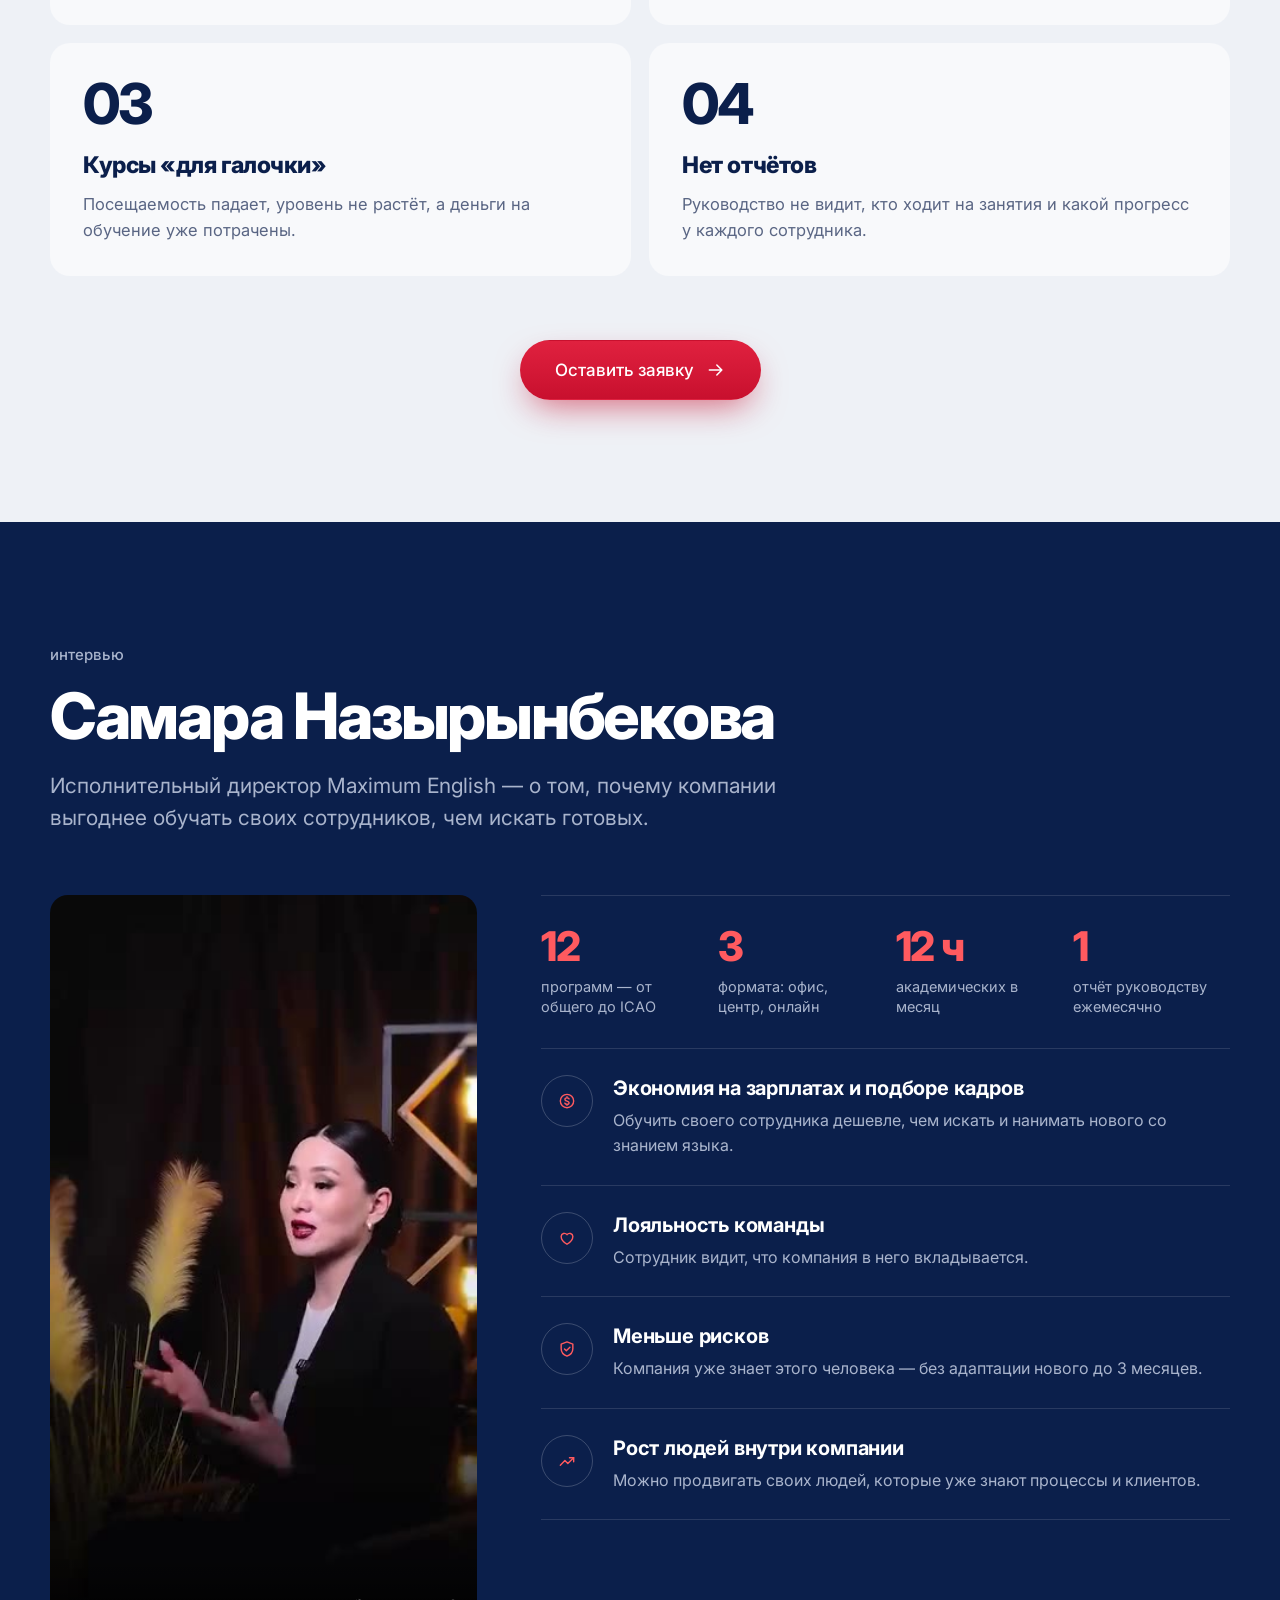
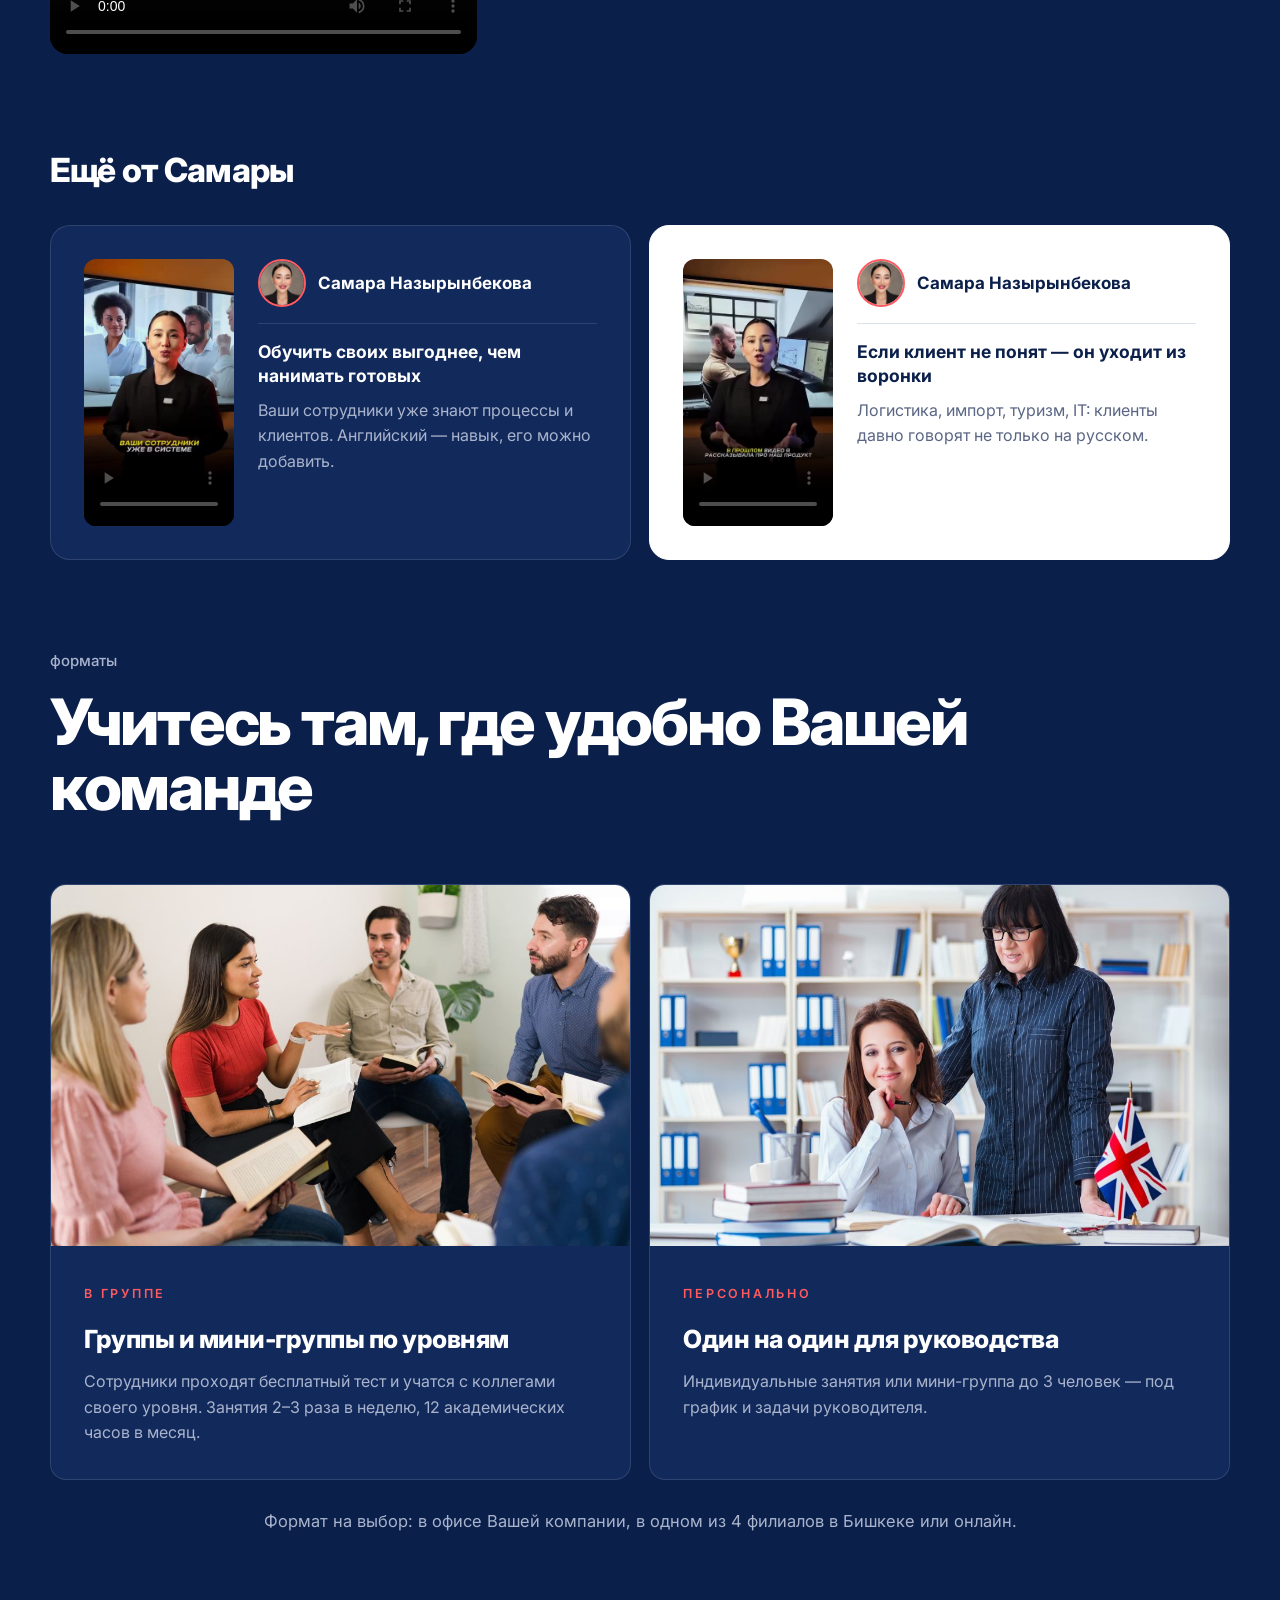
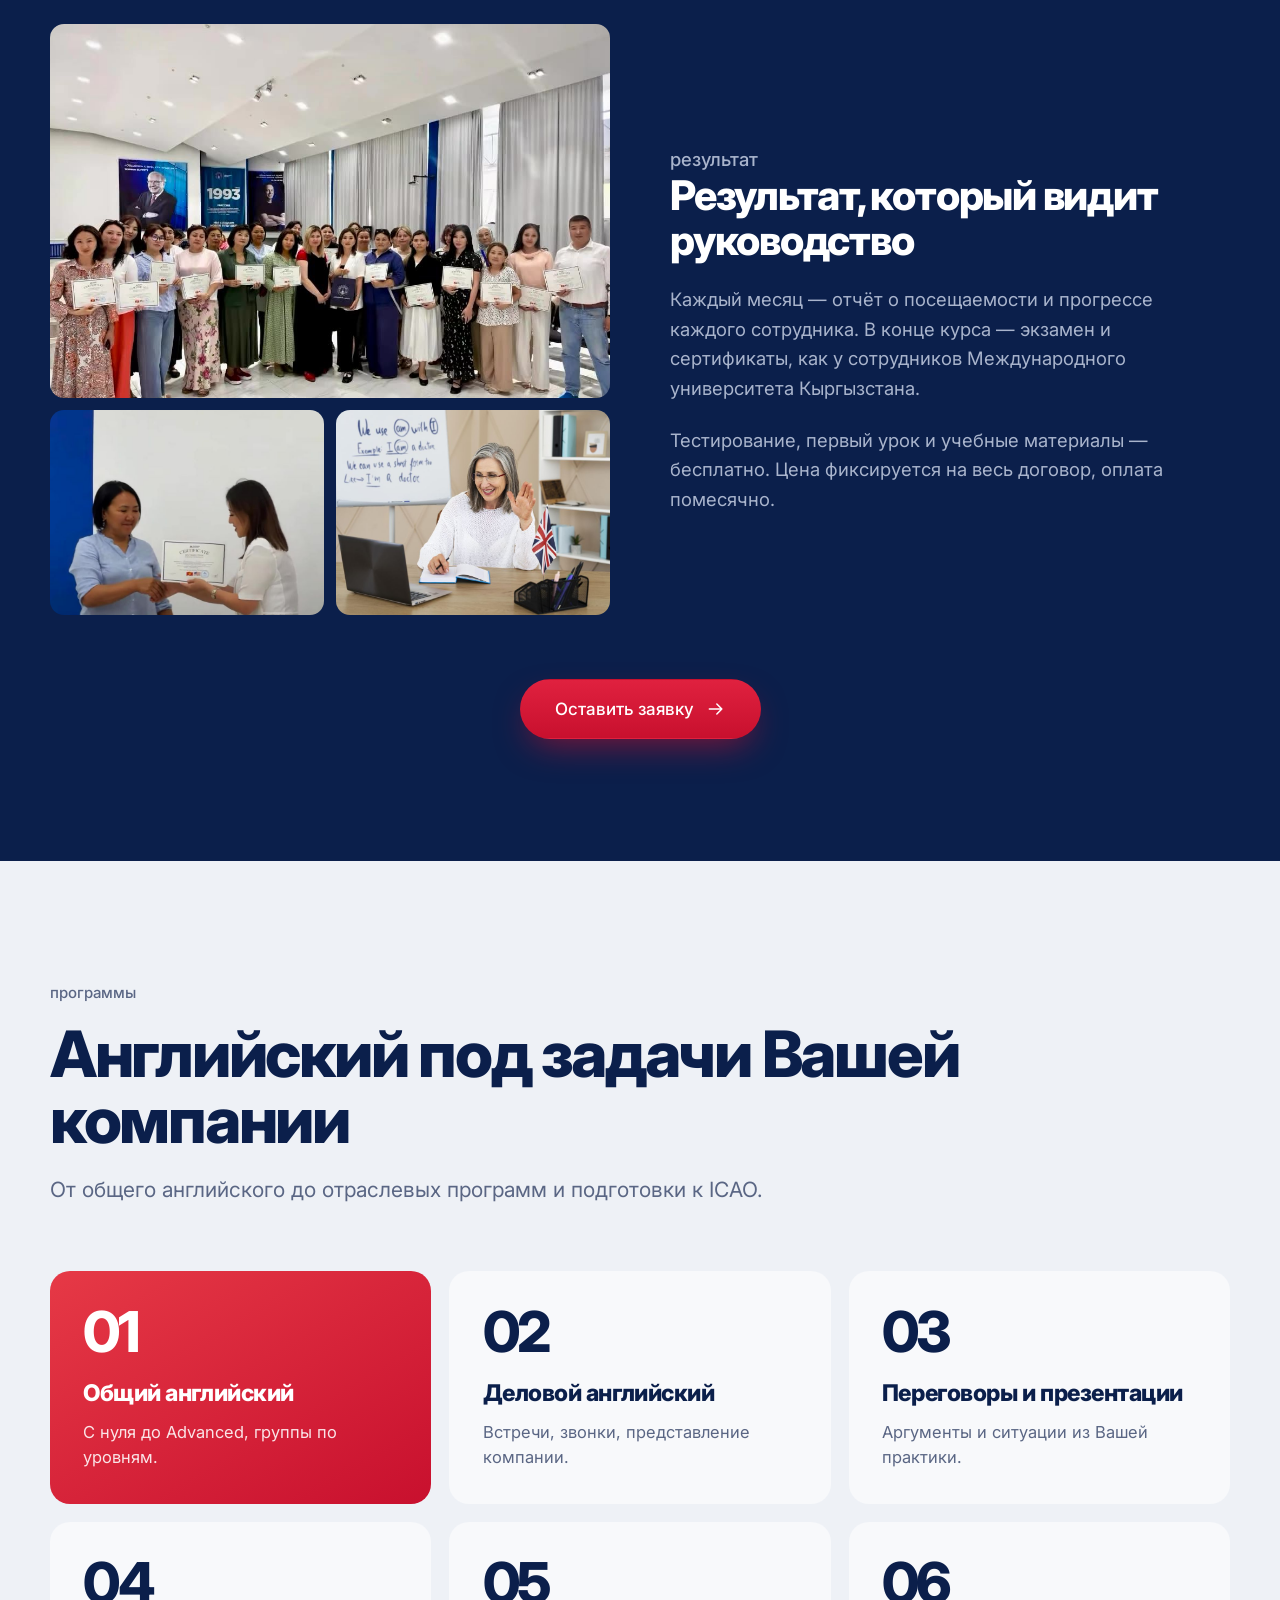
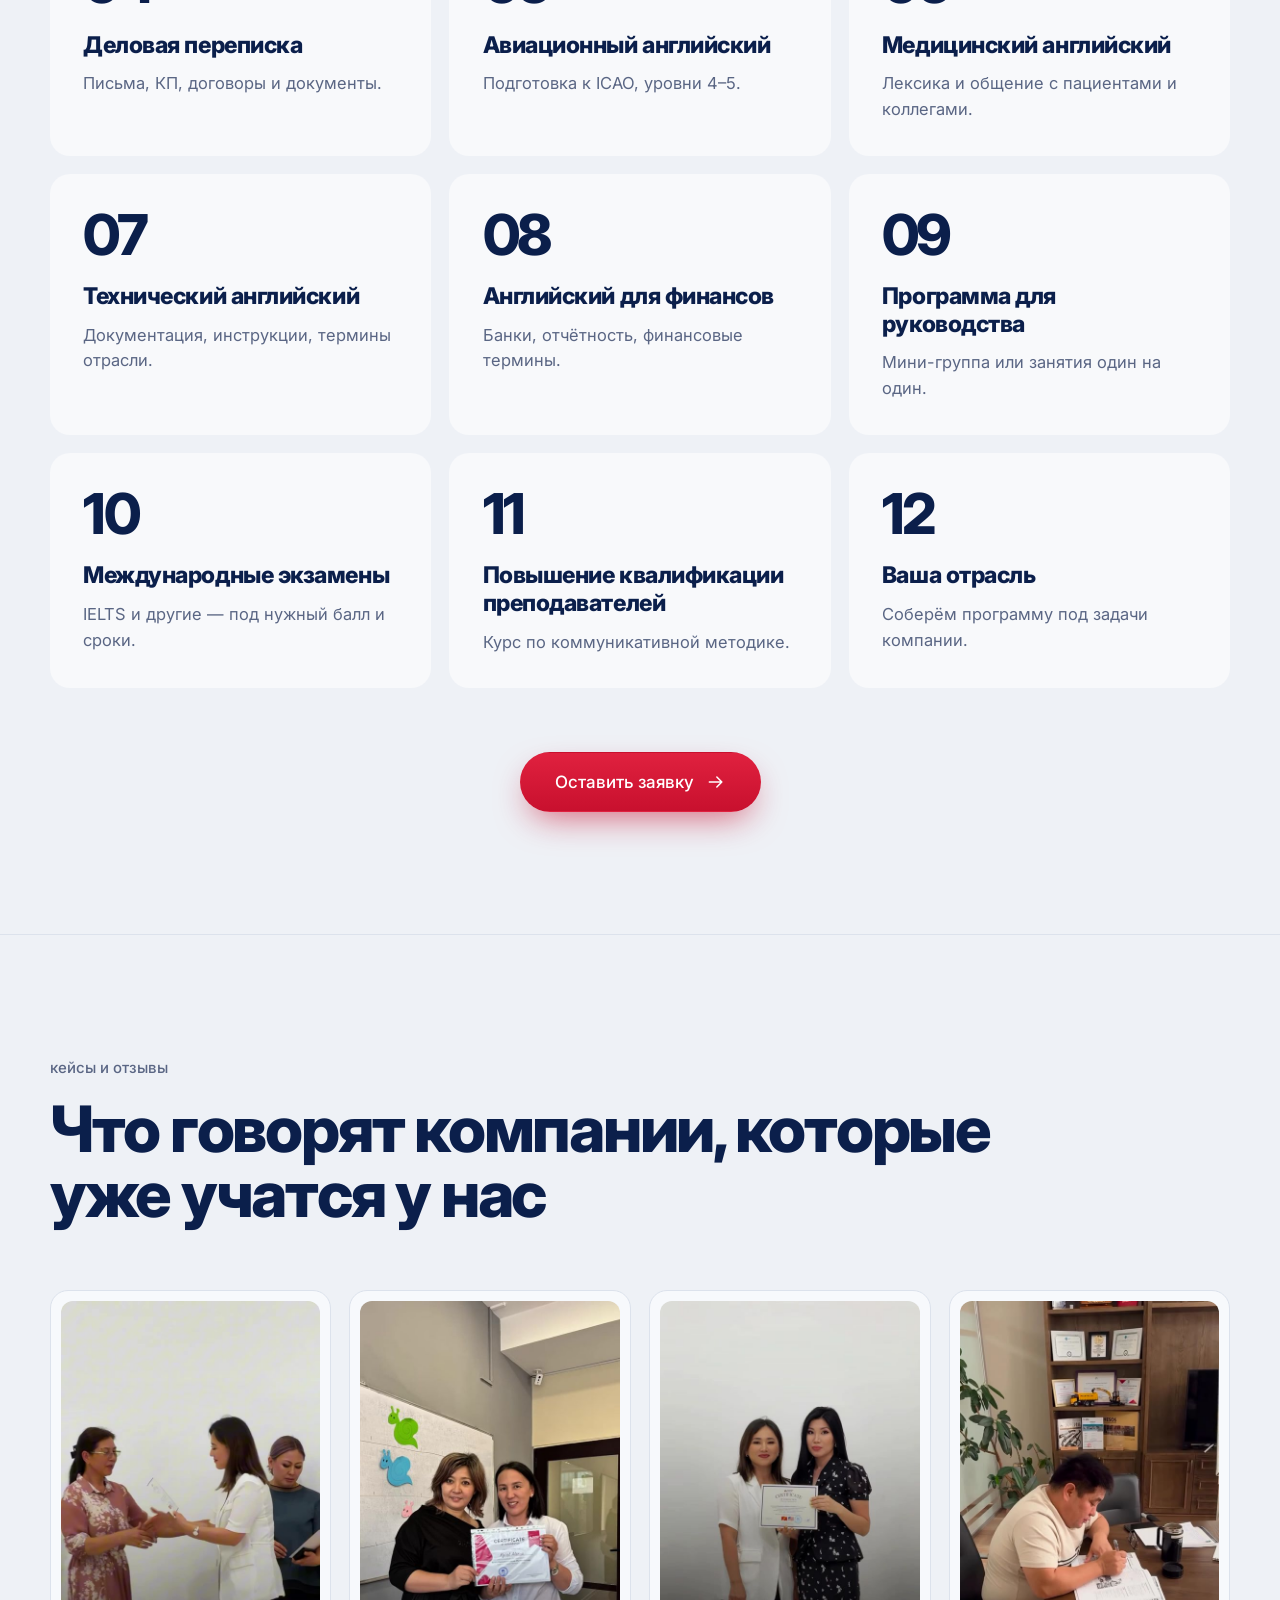
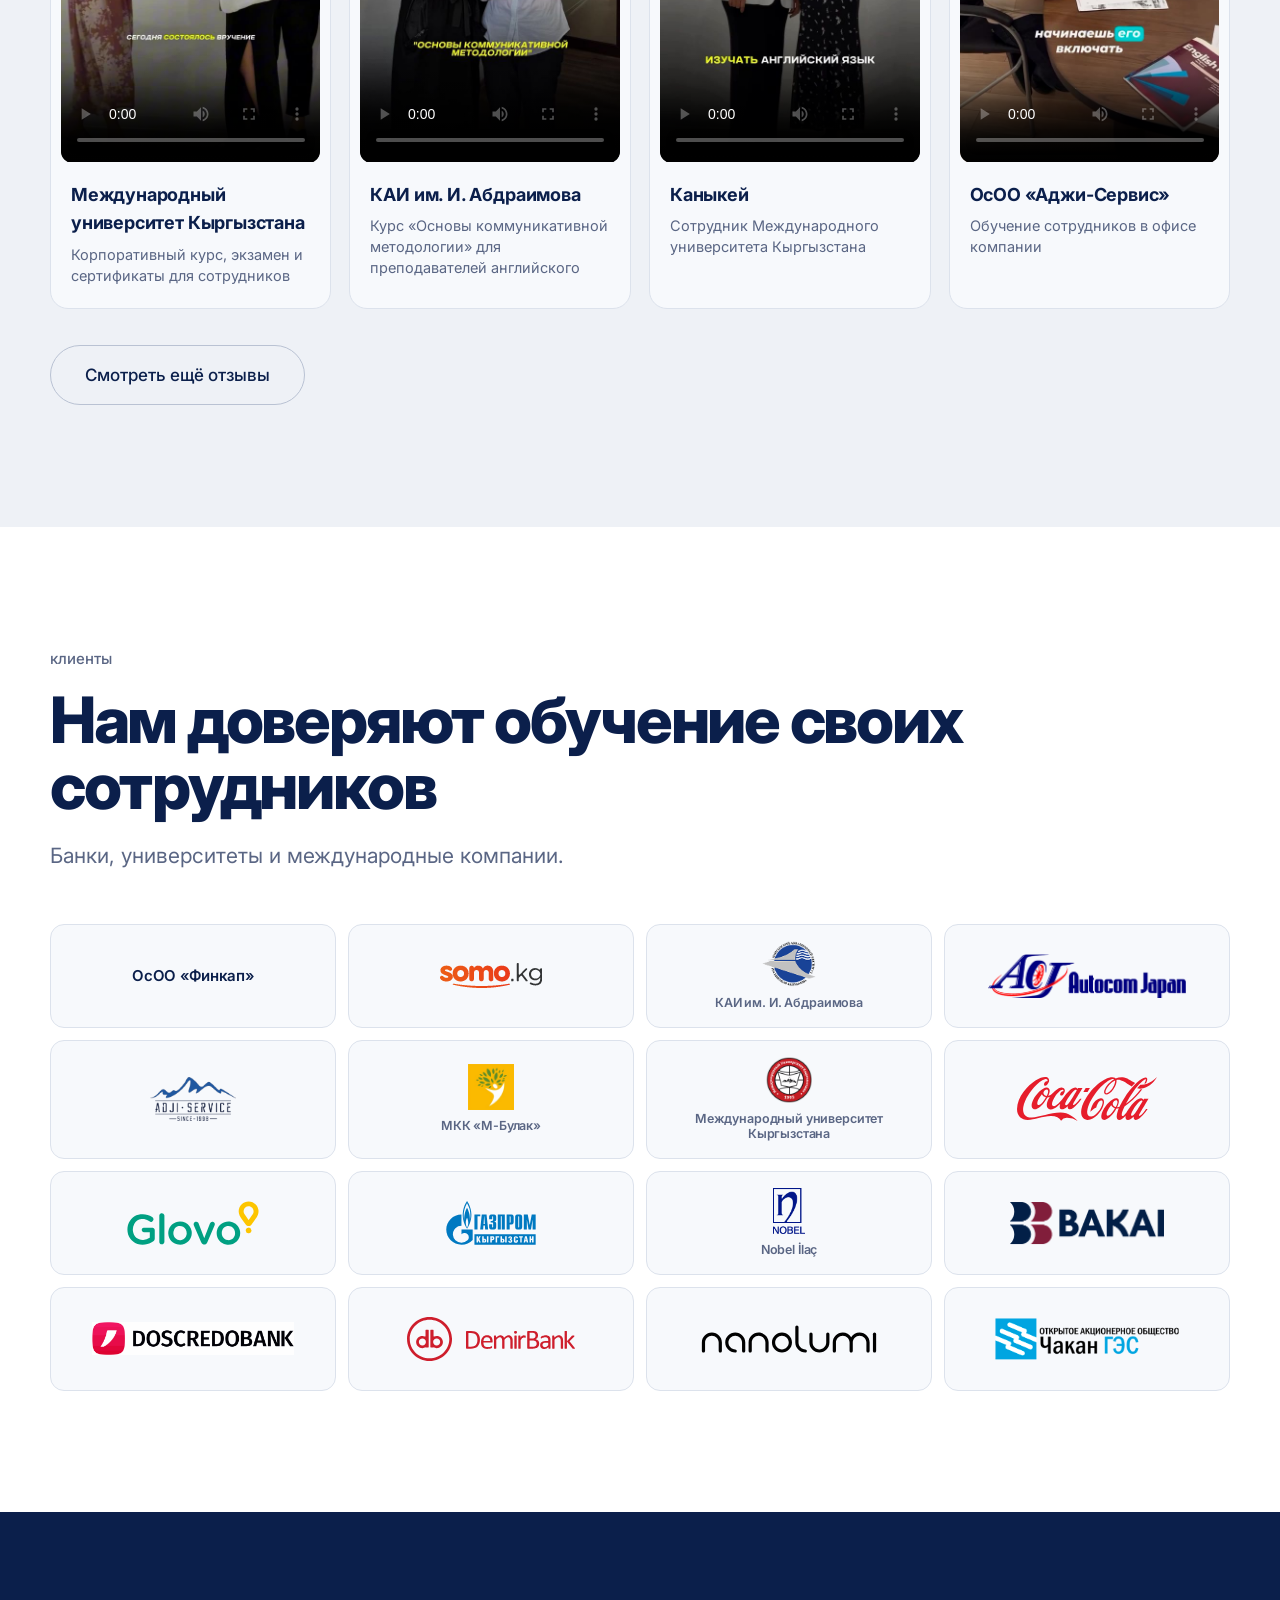
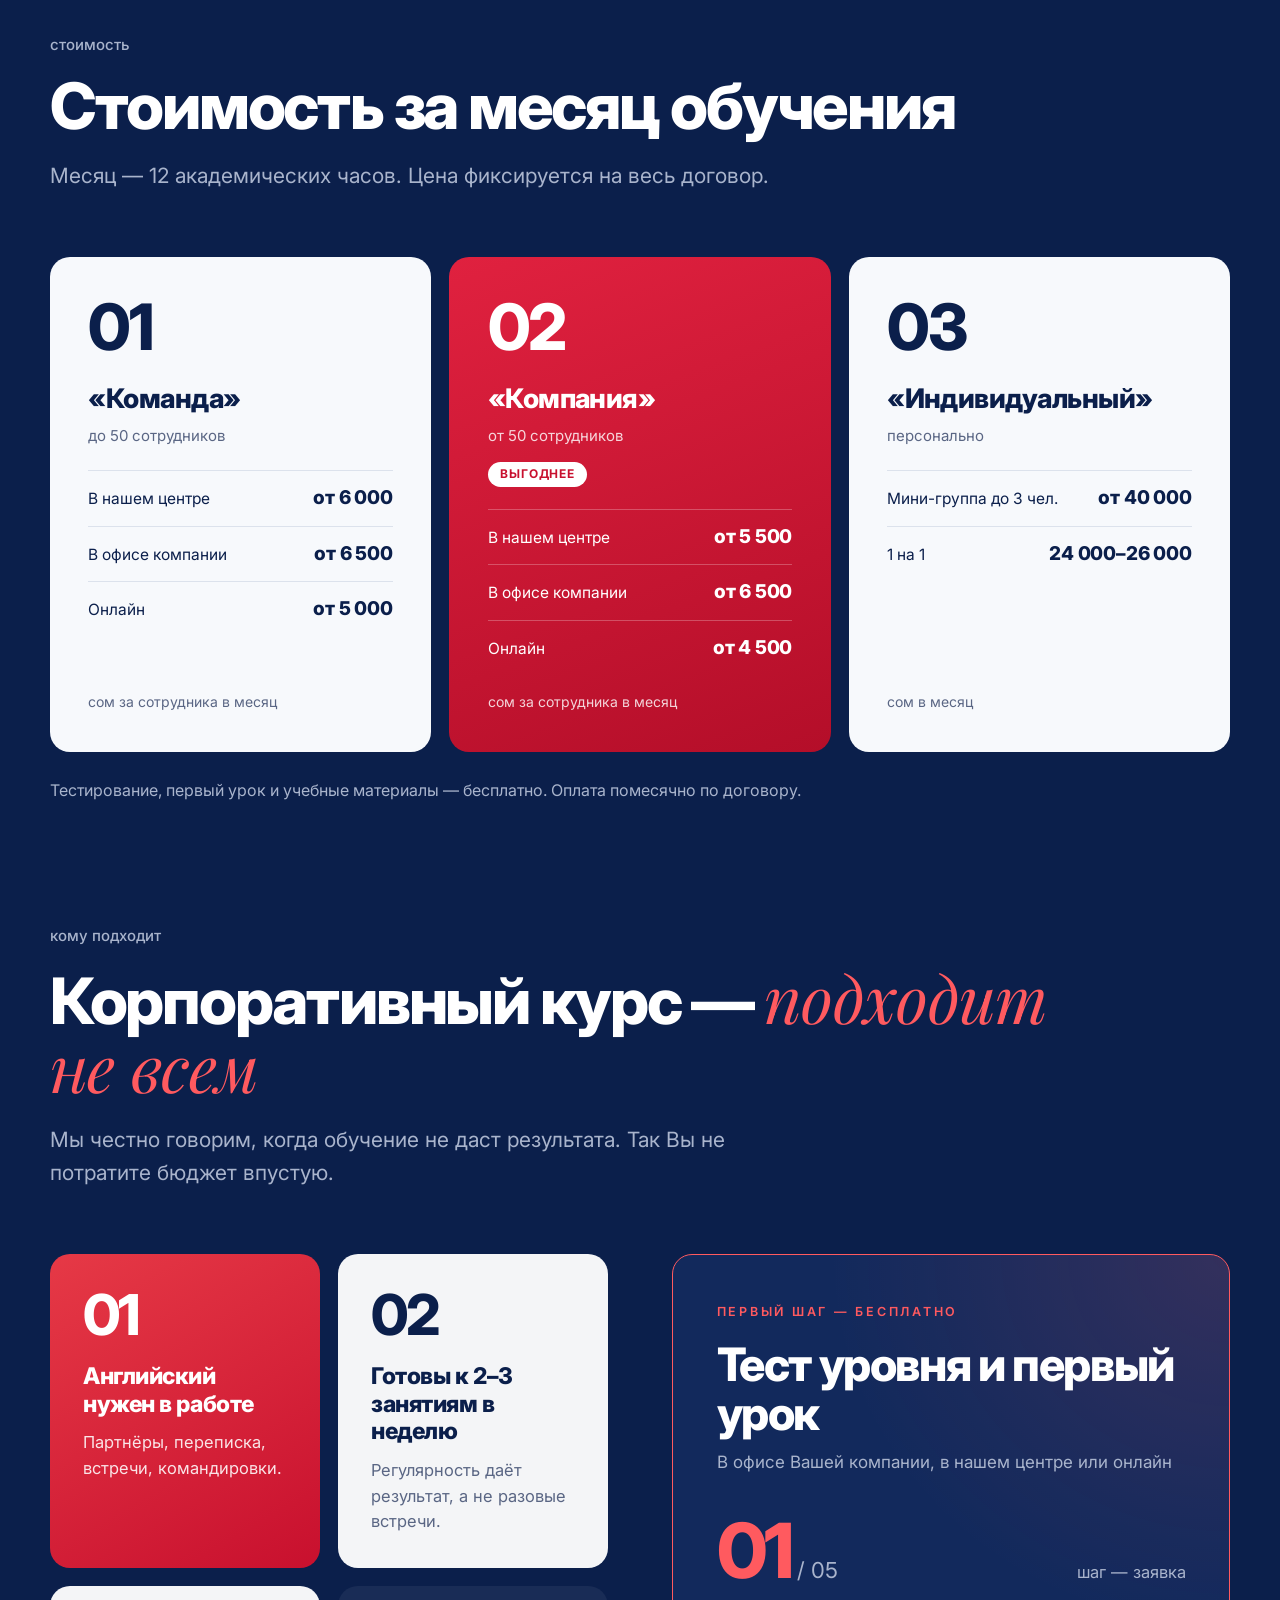
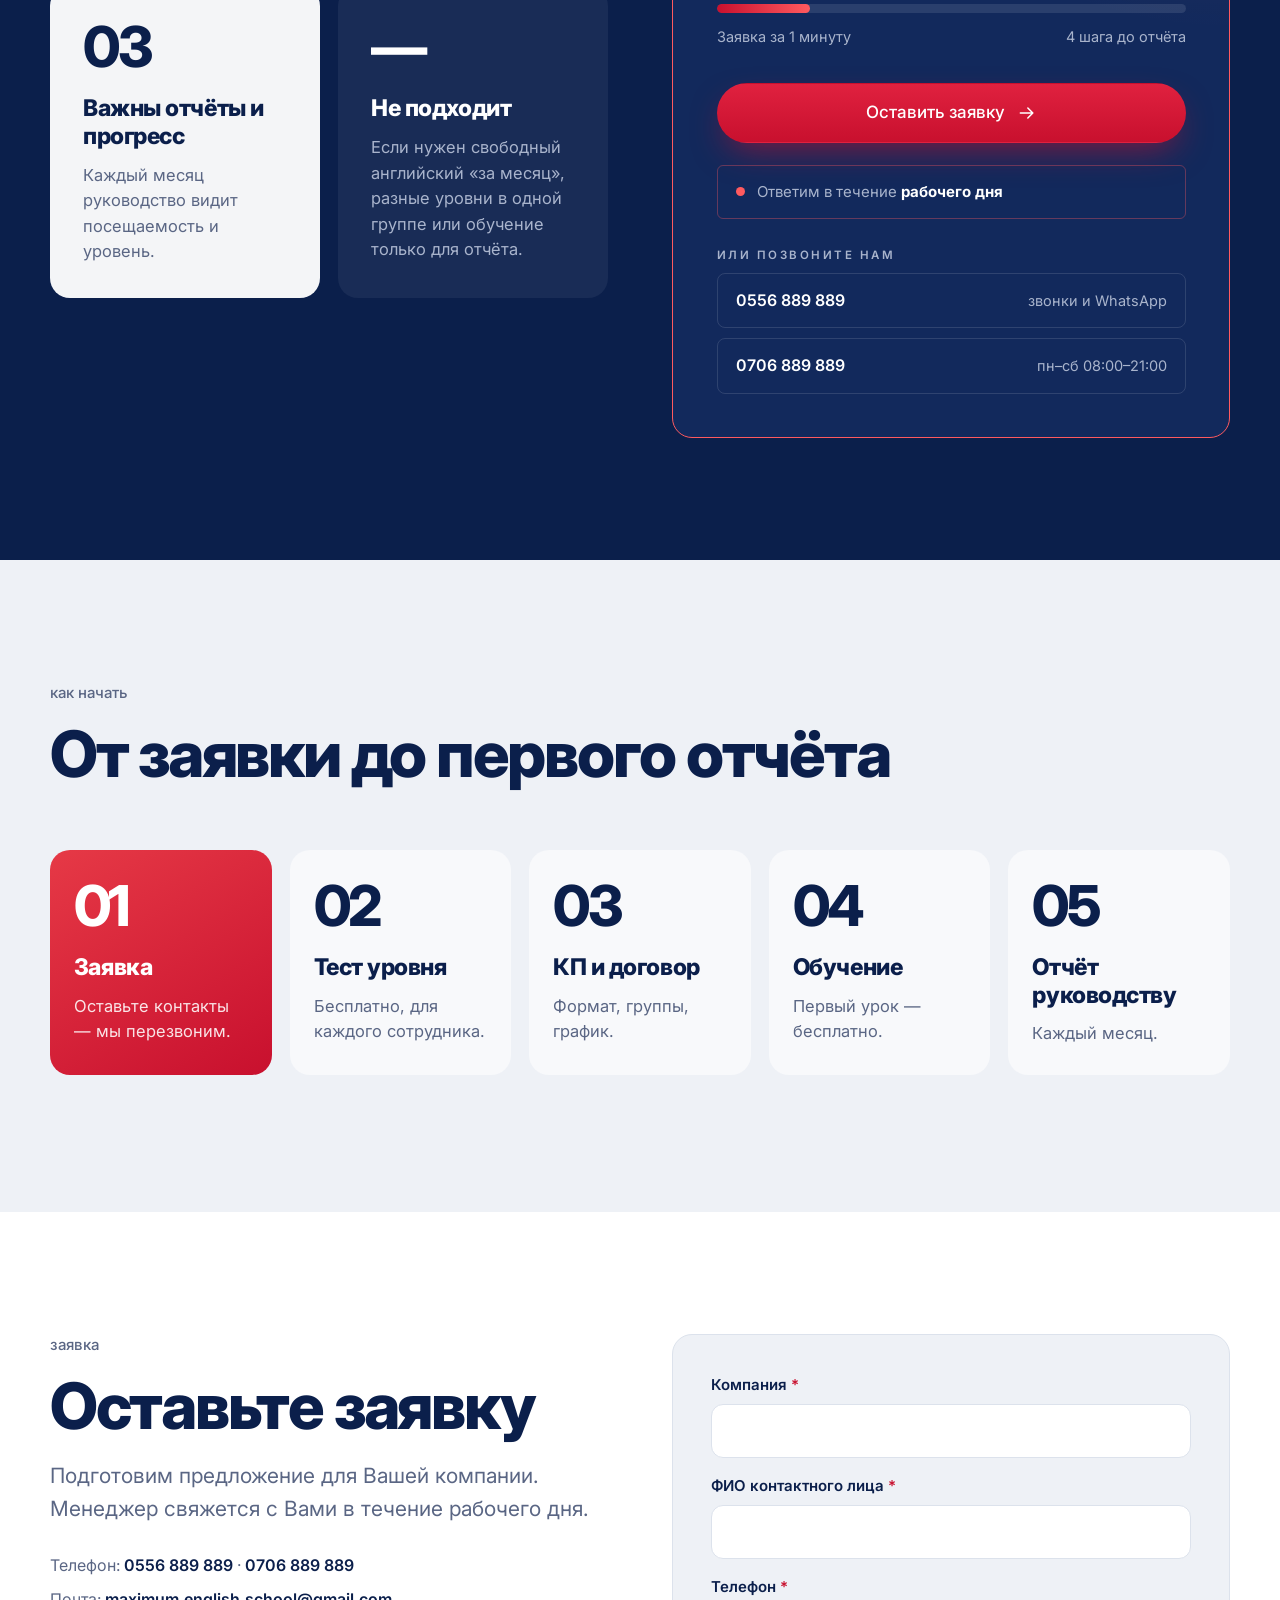
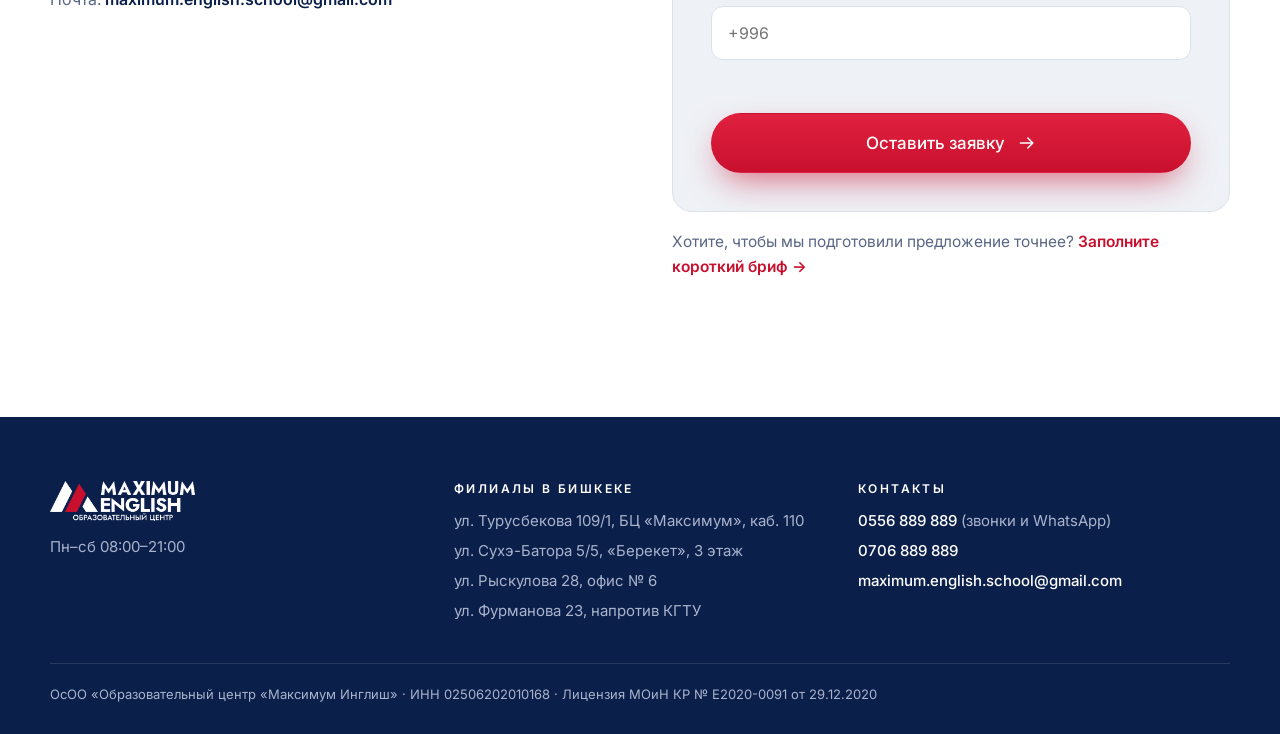
==== commit fdadd222: "Лендинг v4: визуальная копия образца, короткая форма, бриф отдельной страницей" ====
--- a/index.html
+++ b/index.html
@@ -15,499 +15,305 @@
 <link rel="icon" href="assets/logo.png">
 <link rel="preconnect" href="https://fonts.googleapis.com">
 <link rel="preconnect" href="https://fonts.gstatic.com" crossorigin>
-<link href="https://fonts.googleapis.com/css2?family=Rubik:wght@500;600&family=Golos+Text:wght@400;500;600&display=swap" rel="stylesheet">
-<style>
-/* ==== ЦВЕТА (микс вариантов 1 и 2, решение владелицы 20.11). Меняются здесь. ==== */
-:root{
-  --navy:#0B1F4B;        /* тёмные блоки (только герой и тарифы) и текст */
-  --navy-2:#132B60;
-  --navy-line:#2A3F70;
-  --on-navy-muted:#B9C3D9;
-  --red:#C8102E;         /* только главная кнопка и 1–2 точечных акцента; белый текст на нём 5,9:1 */
-  --red-on-dark:#E63946; /* акцент в заголовке героя (крупный текст) */
-  --bg:#FFFFFF;
-  --bg-soft:#F4F6FA;
-  --text:#0B1F4B;
-  --muted:#5A6684;
-  --line:#E2E7F0;
-  --display:'Rubik','Trebuchet MS',sans-serif;
-  --body:'Golos Text','Helvetica Neue',Arial,sans-serif;
-  --r-pill:100px; --r:12px;
-  --gap:clamp(10px,1.4vw,14px);
-}
-*{box-sizing:border-box}
-html{scroll-behavior:smooth;scroll-padding-top:64px}
-body{margin:0;background:var(--bg);color:var(--text);font:400 15px/1.5 var(--body);overflow-x:hidden;-webkit-text-size-adjust:100%}
-img,video{max-width:100%;height:auto;display:block}
-a{color:inherit}
-.wrap{max-width:1160px;margin:0 auto;padding:0 clamp(16px,3vw,28px)}
-section{padding:clamp(36px,5vw,60px) 0}
-.soft{background:var(--bg-soft)}
-.dark{background:var(--navy);color:#fff}
-h1,h2,h3{font-family:var(--display);font-weight:600;margin:0;letter-spacing:-.2px}
-h2{font-size:clamp(22px,2.6vw,30px);line-height:1.15}
-h3{font-size:16px;line-height:1.25}
-.eyebrow{font:600 11.5px/1.4 var(--body);letter-spacing:2px;text-transform:uppercase;color:var(--muted);margin:0 0 8px}
-.dark .eyebrow{color:var(--on-navy-muted)}
-.lead{color:var(--muted);margin:8px 0 0;max-width:620px}
-.dark .lead{color:var(--on-navy-muted)}
-.head{margin-bottom:clamp(16px,2.4vw,24px)}
-.btn{display:inline-flex;align-items:center;justify-content:center;text-align:center;border-radius:var(--r-pill);padding:12px 22px;font:600 14.5px/1.15 var(--body);text-decoration:none;border:1.5px solid var(--navy);color:var(--navy);background:transparent;cursor:pointer;min-height:44px}
-.btn.main{background:var(--red);border-color:var(--red);color:#fff}
-.btn.main:hover{filter:brightness(.92)}
-.dark .btn:not(.main){border-color:rgba(255,255,255,.6);color:#fff}
-.btn:disabled{opacity:.6;cursor:wait}
-.grid{display:grid;gap:var(--gap)}
-.card{background:#fff;border:1px solid var(--line);border-radius:var(--r);padding:16px}
-.card p{margin:4px 0 0;color:var(--muted);font-size:14px}
-.soft .card{border-color:#fff}
-.vid video{width:100%;aspect-ratio:9/16;object-fit:cover;border-radius:var(--r);background:#000}
-.cap{font-size:12.5px;color:var(--muted);margin:6px 0 0;line-height:1.35}
-
-/* шапка — липкая, компактная */
-.top{position:sticky;top:0;z-index:20;background:rgba(255,255,255,.96);backdrop-filter:saturate(1.4) blur(6px);border-bottom:1px solid var(--line)}
-.top .wrap{display:flex;align-items:center;justify-content:space-between;height:56px;gap:12px}
-.top img{height:30px;width:auto}
-.nav{display:none;gap:22px;font-size:14px}
-.nav a{text-decoration:none;color:var(--muted)}.nav a:hover{color:var(--navy)}
-@media(min-width:1000px){.nav{display:flex}}
-.top .btn{padding:8px 16px;min-height:36px;font-size:13.5px;white-space:nowrap}
-
-/* герой */
-.hero .wrap{display:grid;gap:24px;align-items:center}
-@media(min-width:900px){.hero .wrap{grid-template-columns:minmax(0,1fr) minmax(0,1.05fr)}}
-.hero h1{font-size:clamp(28px,4.2vw,48px);line-height:1.08;max-width:720px}
-.hero h1 em{font-style:normal;color:var(--red-on-dark)}
-.hero .lead{font-size:clamp(15px,1.5vw,17px);margin:14px 0 22px}
-.cta{display:flex;flex-wrap:wrap;gap:10px}
-.stats{display:grid;grid-template-columns:repeat(3,minmax(0,1fr));gap:12px;margin-top:28px;max-width:560px}
-.stats div{border-top:1px solid var(--navy-line);padding-top:10px}
-.stats b{display:block;font:600 clamp(20px,2.6vw,28px)/1 var(--display)}
-.stats small{display:block;color:var(--on-navy-muted);font-size:12.5px;line-height:1.3;margin-top:5px}
-.hero figure{margin:0}
-.hero figure img{border-radius:var(--r);width:100%;height:auto}
-.hero figcaption{font-size:12.5px;color:var(--on-navy-muted);margin-top:8px}
-
-/* блок «видео + текст» */
-.vt{display:grid;gap:clamp(18px,3vw,36px);align-items:center}
-.vt .vid{max-width:240px;width:100%}
-@media(min-width:760px){.vt{grid-template-columns:220px minmax(0,1fr)}.vt.rev{grid-template-columns:minmax(0,1fr) 220px}.vt.rev .vid{order:2}}
-.cards4{grid-template-columns:repeat(2,minmax(0,1fr));margin-top:18px}
-@media(min-width:1100px){.cards4{grid-template-columns:repeat(4,minmax(0,1fr))}}
-.punch{margin:16px 0 0;font:500 16px/1.4 var(--display)}
-
-/* программы */
-.cards{grid-template-columns:repeat(auto-fit,minmax(min(100%,160px),1fr))}
-.tag-r{display:inline-block;font:600 11px/1 var(--body);letter-spacing:.5px;color:var(--muted);margin-bottom:6px}
-
-/* руководитель */
-
-/* главное видео — интервью Самары */
-.feature{display:grid;gap:clamp(18px,3vw,40px);align-items:center}
-@media(min-width:820px){.feature{grid-template-columns:minmax(260px,380px) minmax(0,1fr)}}
-.feature video{width:100%;max-width:380px;aspect-ratio:9/16;border-radius:16px;background:#000;object-fit:cover;justify-self:center;box-shadow:0 18px 40px -20px rgba(11,31,75,.45)}
-.feature ul{list-style:none;padding:0;margin:14px 0 18px;display:grid;gap:10px}
-.feature li{padding-left:22px;position:relative;line-height:1.45}
-.feature li:before{content:"";position:absolute;left:0;top:.55em;width:10px;height:10px;border-radius:50%;background:var(--red)}
-.lead-grid{display:grid;gap:clamp(18px,3vw,36px);align-items:start}
-@media(min-width:760px){.lead-grid{grid-template-columns:minmax(180px,260px) minmax(0,1fr)}}
-.lead-grid > img{border-radius:var(--r);width:100%;max-width:260px;aspect-ratio:4/5;object-fit:cover;object-position:top}
-.nums{grid-template-columns:repeat(2,minmax(0,1fr));margin:16px 0}
-@media(min-width:1000px){.nums{grid-template-columns:repeat(4,minmax(0,1fr))}}
-.nums div{background:#fff;border-radius:var(--r);padding:12px}
-.nums b{display:block;font:600 22px/1 var(--display)}
-.nums small{display:block;color:var(--muted);font-size:12.5px;margin-top:5px;line-height:1.3}
-.chips{display:flex;flex-wrap:wrap;gap:6px}
-.chip{border:1px solid var(--line);background:#fff;border-radius:var(--r-pill);padding:6px 12px;font-size:12.5px}
-.mini{display:grid;grid-template-columns:repeat(auto-fit,minmax(min(100%,260px),1fr));gap:var(--gap);margin-top:16px}
-.mini > div{display:grid;grid-template-columns:72px minmax(0,1fr);gap:12px;align-items:center;background:#fff;border-radius:var(--r);padding:8px}
-.mini video,.mini img{width:72px;border-radius:8px;object-fit:cover}
-.mini video{aspect-ratio:9/16;background:#000}
-.mini img{aspect-ratio:1/1}
-.mini h3{font-size:14px}
-.mini p{margin:2px 0 0;font-size:12.5px;color:var(--muted)}
-
-/* кейсы и отзывы */
-.vcards{grid-template-columns:repeat(auto-fit,minmax(min(100%,240px),1fr))}
-.vcard{background:#fff;border:1px solid var(--line);border-radius:var(--r);padding:10px;display:flex;flex-direction:column;gap:10px}
-.soft .vcard{border-color:#fff}
-.vcard .vid video{aspect-ratio:9/12}
-.vcard .t{padding:0 4px 4px}
-.vcard p{margin:4px 0 0;color:var(--muted);font-size:13.5px}
-.pill{display:inline-block;background:var(--bg-soft);border-radius:var(--r-pill);padding:3px 10px;font:600 11.5px/1.4 var(--body);color:var(--muted);margin-bottom:6px}
-
-/* клиенты */
-.logos{grid-template-columns:repeat(auto-fill,minmax(min(100%,150px),1fr))}
-.lg{background:#fff;border:1px solid var(--line);border-radius:var(--r);min-height:72px;display:flex;align-items:center;justify-content:center;padding:10px;text-align:center;font:500 12.5px/1.25 var(--body);color:var(--navy)}
-.lg img{max-height:40px;max-width:80%;width:auto;height:auto;object-fit:contain}
-.strip{grid-template-columns:repeat(auto-fit,minmax(min(100%,140px),1fr));margin-top:var(--gap)}
-.strip figure{margin:0}
-.strip img{width:100%;aspect-ratio:1/1;object-fit:cover;object-position:top;border-radius:var(--r)}
-
-/* тарифы */
-.prices{grid-template-columns:repeat(auto-fit,minmax(min(100%,260px),1fr))}
-.price{background:var(--navy-2);border:1px solid var(--navy-line);border-radius:var(--r);padding:18px;display:flex;flex-direction:column;gap:6px}
-.price.best{background:#fff;color:var(--navy);border-color:#fff}
-.price .k{font:600 11px/1.3 var(--body);letter-spacing:1.5px;text-transform:uppercase;color:var(--on-navy-muted)}
-.price.best .k{color:var(--muted)}
-.price h3{font-size:20px}
-.rows{list-style:none;margin:4px 0 0;padding:0}
-.rows li{display:flex;justify-content:space-between;align-items:baseline;gap:10px;padding:8px 0;border-bottom:1px solid var(--navy-line);font-size:14px}
-.price.best .rows li{border-color:var(--line)}
-.rows b{font:600 17px/1.2 var(--display);white-space:nowrap}
-.price .u{font-size:12.5px;color:var(--on-navy-muted)}
-.price.best .u{color:var(--muted)}
-.pnote{margin:14px 0 0;font-size:13px;color:var(--on-navy-muted)}
-
-/* шаги */
-.steps{list-style:none;margin:0;padding:0;counter-reset:s;grid-template-columns:repeat(auto-fit,minmax(min(100%,170px),1fr))}
-.steps li{counter-increment:s}
-.steps li::before{content:counter(s,decimal-leading-zero);display:block;font:600 20px/1 var(--display);color:var(--muted);margin-bottom:8px}
-
-/* подходит */
-.fit{grid-template-columns:repeat(auto-fit,minmax(min(100%,300px),1fr))}
-.fit ul{list-style:none;margin:10px 0 0;padding:0;display:grid;gap:8px;font-size:14px}
-.fit li{display:flex;gap:10px}
-.fit li::before{content:"✓";flex:0 0 20px;height:20px;border-radius:50%;background:var(--navy);color:#fff;font-size:12px;line-height:20px;text-align:center}
-.fit .no li{color:var(--muted)}
-.fit .no li::before{content:"–";background:var(--line);color:var(--muted)}
-
-/* форма */
-.formwrap{display:grid;gap:22px}
-@media(min-width:960px){.formwrap{grid-template-columns:minmax(0,.7fr) minmax(0,1.3fr);align-items:start}.formside{position:sticky;top:76px}}
-form{display:grid;gap:10px}
-fieldset{border:1px solid var(--line);border-radius:var(--r);padding:14px;margin:0;display:grid;gap:12px;min-width:0}
-legend{font:600 11.5px/1 var(--body);letter-spacing:1.5px;text-transform:uppercase;color:var(--muted);padding:0 6px}
-label.f{display:grid;gap:5px;font-weight:500;font-size:14px}
-.req{color:var(--red)}
-input[type=text],input[type=tel],input[type=email],input[type=number],input[type=month],textarea{width:100%;font:400 16px/1.4 var(--body);color:var(--text);background:#fff;border:1px solid var(--line);border-radius:10px;padding:10px 12px;min-height:44px}
-textarea{min-height:72px;resize:vertical}
-input:focus,textarea:focus{outline:2px solid var(--navy);outline-offset:1px}
-.hint{font-weight:400;color:var(--muted);font-size:12.5px}
-.q{display:grid;gap:7px}
-.q>span{font-weight:500;font-size:14px}
-.opts{display:flex;flex-wrap:wrap;gap:6px}
-.opt{position:relative;max-width:100%}
-.opt input{position:absolute;opacity:0;inset:0;width:100%;height:100%;margin:0;cursor:pointer}
-.opt span{display:inline-block;border:1px solid var(--line);border-radius:var(--r-pill);padding:7px 12px;font-size:13px;line-height:1.3;background:#fff}
-.opt input:checked+span{background:var(--navy);color:#fff;border-color:var(--navy)}
-.opt input:focus-visible+span{outline:2px solid var(--navy);outline-offset:2px}
-.two{display:grid;gap:12px;grid-template-columns:repeat(auto-fit,minmax(min(100%,220px),1fr))}
-.err{color:var(--red);font-size:14px;font-weight:500;min-height:1em;margin:0}
-.thanks{display:none;border-radius:var(--r);background:var(--bg-soft);padding:24px 20px}
-.thanks h3{font-size:22px;margin-bottom:6px}
-.thanks p{margin:0;color:var(--muted)}
-.contacts{display:grid;gap:4px;margin-top:14px;font-size:14px}
-.contacts a{font-weight:600;text-decoration:none;word-break:break-word}
-
-.sec-cta{margin-top:clamp(18px,2.4vw,26px)}
-.vt > .sec-cta,.lead-grid > .sec-cta{grid-column:1/-1;margin-top:0;order:3}
-.dark .sec-cta .btn{min-width:200px}
-
-.classes{grid-template-columns:repeat(auto-fit,minmax(min(100%,220px),1fr));margin-top:var(--gap)}
-.classes img{width:100%;aspect-ratio:4/3;object-fit:cover;border-radius:var(--r)}
-
-/* подвал — светлый */
-footer{background:var(--bg-soft);color:var(--muted);padding:30px 0 22px;font-size:13.5px;border-top:1px solid var(--line)}
-.fgrid{display:grid;gap:18px;grid-template-columns:repeat(auto-fit,minmax(min(100%,220px),1fr))}
-footer img{height:36px;width:auto}
-footer h4{margin:0 0 6px;color:var(--navy);font:600 12px/1.3 var(--body);letter-spacing:1.5px;text-transform:uppercase}
-footer ul{list-style:none;margin:0;padding:0;display:grid;gap:4px}
-footer a{color:var(--navy);text-decoration:none;font-weight:600;word-break:break-word}
-.legal{border-top:1px solid var(--line);margin-top:20px;padding-top:12px;font-size:12px}
-</style>
+<link href="https://fonts.googleapis.com/css2?family=Inter:wght@400;500;600;700;800&family=Playfair+Display:ital@1&display=swap" rel="stylesheet">
+<link rel="stylesheet" href="v4.css">
 </head>
 <body>
+<svg width="0" height="0" style="position:absolute" aria-hidden="true">
+  <symbol id="arr" viewBox="0 0 24 24"><path d="M4 12h15M13 6l6 6-6 6" fill="none" stroke="currentColor" stroke-width="1.8" stroke-linecap="round" stroke-linejoin="round"/></symbol>
+  <symbol id="chk" viewBox="0 0 24 24"><path d="M5 12.5l4.5 4.5L19 7.5" fill="none" stroke="currentColor" stroke-width="2.4" stroke-linecap="round" stroke-linejoin="round"/></symbol>
+  <symbol id="dash" viewBox="0 0 24 24"><path d="M6 12h12" fill="none" stroke="currentColor" stroke-width="2.4" stroke-linecap="round"/></symbol>
+  <symbol id="i-coin" viewBox="0 0 24 24"><g fill="none" stroke="currentColor" stroke-width="1.7" stroke-linecap="round"><circle cx="12" cy="12" r="8"/><path d="M14.5 9.5c-.5-.9-1.4-1.3-2.5-1.3-1.5 0-2.5.8-2.5 1.9 0 2.6 5 1.4 5 4 0 1.1-1 1.9-2.5 1.9-1.2 0-2.1-.5-2.6-1.4M12 6.8v1.4M12 15.9v1.3"/></g></symbol>
+  <symbol id="i-heart" viewBox="0 0 24 24"><path d="M12 19.5s-7-4.3-7-9.4A3.9 3.9 0 0 1 12 8a3.9 3.9 0 0 1 7 2.1c0 5.1-7 9.4-7 9.4z" fill="none" stroke="currentColor" stroke-width="1.7" stroke-linejoin="round"/></symbol>
+  <symbol id="i-shield" viewBox="0 0 24 24"><g fill="none" stroke="currentColor" stroke-width="1.7" stroke-linejoin="round" stroke-linecap="round"><path d="M12 3.5l7 2.6v5.5c0 4.3-3 7.4-7 8.9-4-1.5-7-4.6-7-8.9V6.1z"/><path d="M9 12l2.2 2.2L15.5 10"/></g></symbol>
+  <symbol id="i-up" viewBox="0 0 24 24"><g fill="none" stroke="currentColor" stroke-width="1.7" stroke-linecap="round" stroke-linejoin="round"><path d="M4 17l5.5-5.5 3.5 3.5L20 8"/><path d="M15 8h5v5"/></g></symbol>
+</svg>
 
 <header class="top">
   <div class="wrap">
-    <a href="#top" aria-label="Maximum English"><img src="assets/logo.png" alt="Maximum English — образовательный центр" width="109" height="30"></a>
-    <nav class="nav" aria-label="Разделы">
-      <a href="#why">Выгода</a><a href="#topics">Программы</a><a href="#cases">Кейсы</a><a href="#prices">Тарифы</a><a href="#process">Как работаем</a>
-    </nav>
-    <a class="btn main" href="#brief">Оставить заявку</a>
+    <a href="#top" aria-label="Maximum English"><img src="assets/logo-white.png" alt="Maximum English — образовательный центр" width="123" height="34"></a>
+    <div class="r">
+      <span class="meta">В офисе компании, в нашем центре или онлайн</span>
+      <a class="btn btn-red" href="#apply">Оставить заявку</a>
+    </div>
   </div>
 </header>
 
 <main id="top">
 
-<!-- 1. ГЕРОЙ (тёмный блок 1 из 2). Цифры: A Компания.md (A1 — с 2020; «15 000+ выпускников» — решено Самарой 05.11.2026; A3 — 4 филиала) -->
-<section class="hero dark">
+<!-- 1. ПЕРВЫЙ ЭКРАН (тёмный). Цифры: A Компания.md (A1 — с 2020; A3 — 4 филиала); «~1 200 студентов» и «15 000+» — решено Самарой 05.11.2026. Цены — тарифы ниже. -->
+<section class="s-dark hero">
   <div class="wrap">
     <div>
-      <p class="eyebrow">Корпоративное обучение английскому</p>
-      <h1>Английский, который приносит Вашей компании <em>сделки и рост</em></h1>
-      <p class="lead">Измеримый результат каждого сотрудника и ежемесячный отчёт руководству.</p>
+      <p class="eyebrow">Корпоративное обучение английскому · Maximum English</p>
+      <h1>Английский, который приносит Вашей компании сделки и рост</h1>
+      <p class="lead">Измеримый результат каждого сотрудника и ежемесячный отчёт руководству. Занятия в Вашем офисе, в нашем центре или онлайн.</p>
       <div class="cta">
-        <a class="btn main" href="#brief">Получить коммерческое предложение</a>
-        <a class="btn" href="#prices">Тарифы</a>
-      </div>
-      <div class="stats">
-        <div><b>с 2020</b><small>лицензированный центр</small></div>
-        <div><b>15 000+</b><small>выпускников</small></div>
-        <div><b>4</b><small>филиала и онлайн</small></div>
-      </div>
-    </div>
-    <!-- Кадр из ролика школы case-kmu: сотрудники Международного университета Кыргызстана с сертификатами (без субтитров, людей не обрезаем) -->
-    <figure><img src="assets/kmu-group.jpg" alt="Сотрудники Международного университета Кыргызстана с сертификатами после корпоративного курса" width="1080" height="690"><figcaption>Сотрудники Международного университета Кыргызстана после корпоративного курса</figcaption></figure>
-  </div>
-</section>
-
-<!-- 2. ПОЧЕМУ ОБУЧАТЬ СВОИХ. Формулировки Самары: samara-why-train.mp4 (DLsAzyWo4C-.txt), интервью (DGAzWBvoql0.txt) -->
-<!-- ГЛАВНОЕ ВИДЕО: интервью Самары о корпоративном обучении -->
-<section id="interview">
-  <div class="wrap feature">
-    <video controls playsinline preload="metadata" poster="assets/samara-interview-poster.jpg" width="540" height="960"><source src="assets/samara-interview.mp4" type="video/mp4"></video>
-    <div>
-      <h2>Самара Назырынбекова о корпоративном обучении</h2>
-      <p class="lead">Исполнительный директор Maximum English — почему компании выгоднее обучать своих сотрудников</p>
-      <ul>
-        <li>Экономия на зарплатах и подборе кадров</li>
-        <li>Лояльность: сотрудник видит, что в него вкладываются</li>
-        <li>Меньше рисков — компания уже знает этого человека</li>
-        <li>Рост людей внутри компании</li>
-      </ul>
-      <a class="btn main" href="#brief">Оставить заявку</a>
-    </div>
-  </div>
-</section>
-
-<section id="why">
-  <div class="wrap vt">
-    <div class="vid"><video controls playsinline preload="metadata" poster="assets/samara-why-poster.jpg" width="360" height="640"><source src="assets/samara-why-train.mp4" type="video/mp4"></video><p class="cap">Самара Назырынбекова, исполнительный директор</p></div>
-    <div>
-      <h2>Обучить своих выгоднее, чем нанимать готовых</h2>
-      <p class="lead">Ваши сотрудники уже знают процессы и клиентов. Английский — навык, его можно добавить.</p>
-      <div class="grid cards4">
-        <div class="card"><h3>Экономия</h3><p>на зарплатах и подборе кадров</p></div>
-        <div class="card"><h3>Лояльность</h3><p>сотрудник видит, что в него вкладываются</p></div>
-        <div class="card"><h3>Минимум рисков</h3><p>без адаптации нового человека до 3 месяцев</p></div>
-        <div class="card"><h3>Рост внутри</h3><p>можно продвигать своих людей</p></div>
-      </div>
-      <p class="punch">Инвестируйте в развитие своей команды — а мы поможем.</p>
-    </div>
-    <div class="sec-cta"><a class="btn main" href="#brief">Оставить заявку</a></div>
-  </div>
-</section>
-
-<!-- 3. БОЛИ. «Английский — часть воронки продаж» — samara-funnel.mp4 (DLprAPLIaLu.txt) -->
-<section class="soft">
-  <div class="wrap vt rev">
-    <div class="vid"><video controls playsinline preload="metadata" poster="assets/samara-funnel-poster.jpg" width="360" height="640"><source src="assets/samara-funnel.mp4" type="video/mp4"></video><p class="cap">Зачем бизнесу английский внутри команды</p></div>
-    <div>
-      <h2>Если клиент не понят — он уходит из воронки</h2>
-      <p class="lead">Логистика, импорт, туризм, IT: клиенты давно говорят не только на русском.</p>
-      <div class="grid cards4">
-        <div class="card"><h3>Молчат на переговорах</h3><p>с иностранными партнёрами говорит один человек</p></div>
-        <div class="card"><h3>Переписка через переводчик</h3><p>письма и КП занимают лишнее время</p></div>
-        <div class="card"><h3>Курсы «для галочки»</h3><p>посещаемость падает, уровень не растёт</p></div>
-        <div class="card"><h3>Нет отчётов</h3><p>руководство не видит прогресса</p></div>
-      </div>
-    </div>
-    <div class="sec-cta"><a class="btn main" href="#brief">Оставить заявку</a></div>
-  </div>
-</section>
-
-<!-- 4. ПРОГРАММЫ (по КП 2026 и B Продукт.md) -->
-<section id="topics">
-  <div class="wrap">
-    <div class="head">
-      <h2>Английский под задачи Вашей компании</h2>
-      <p class="lead">От общего английского до отраслевых программ и подготовки к ICAO.</p>
-    </div>
-    <div class="grid cards">
-      <div class="card"><h3>Общий английский</h3><p>С нуля до Advanced, группы по уровням</p></div>
-      <div class="card"><h3>Деловой английский</h3><p>Встречи, звонки, представление компании</p></div>
-      <div class="card"><h3>Переговоры и презентации</h3><p>Аргументы и ситуации из Вашей практики</p></div>
-      <div class="card"><h3>Деловая переписка</h3><p>Письма, КП, договоры и документы</p></div>
-      <div class="card"><h3>Авиационный английский</h3><p>Подготовка к ICAO, уровни 4–5</p></div>
-      <div class="card"><h3>Медицинский английский</h3><p>Лексика и общение с пациентами и коллегами</p></div>
-      <div class="card"><h3>Технический английский</h3><p>Документация, инструкции, термины отрасли</p></div>
-      <div class="card"><h3>Английский для финансов</h3><p>Банки, отчётность, финансовые термины</p></div>
-      <div class="card"><h3>Программа для руководства</h3><p>Мини-группа или один на один</p></div>
-      <div class="card"><h3>Международные экзамены</h3><p>IELTS и другие — под балл и сроки</p></div>
-      <div class="card"><h3>Повышение квалификации преподавателей</h3><p>Коммуникативная методика</p></div>
-      <div class="card"><h3>Ваша отрасль</h3><p>Соберём программу под задачи компании</p></div>
-    </div>
-    <div class="sec-cta"><a class="btn main" href="#brief">Оставить заявку</a></div>
-  </div>
-</section>
-
-<!-- 5. РУКОВОДИТЕЛЬ. Самара — исполнительный директор (A2). Биографии нет — только должность.
-     Цифры: A Компания.md (A1, A3); «~1 200 студентов» и «15 000+» — решено Самарой 05.11.2026. Community — из её ролика. -->
-<section id="about" class="soft">
-  <div class="wrap lead-grid">
-    <img src="assets/samara.jpg" alt="Самара Назырынбекова, исполнительный директор Maximum English" width="800" height="1067" loading="lazy">
-    <div>
-      <h2>Самара Назырынбекова</h2>
-      <p class="lead">Исполнительный директор Maximum English</p>
-      <div class="grid nums">
+        <a class="btn btn-red" href="#apply">Оставить заявку <svg><use href="#arr"/></svg></a>
+        <a class="btn btn-line" href="#topics">Программы</a>
+      </div>
+      <p class="caps boxes-l">Maximum English в цифрах</p>
+      <div class="boxes">
         <div><b>2020</b><small>год основания</small></div>
         <div><b>4</b><small>филиала и онлайн</small></div>
-        <div><b>~1 200</b><small>студентов обычно</small></div>
+        <div><b>~1 200</b><small>студентов</small></div>
         <div><b>15 000+</b><small>выпускников</small></div>
       </div>
-      <div class="mini">
-        <div><img src="assets/hiking.jpg" alt="Hiking Club Maximum English в горах" width="720" height="540" loading="lazy"><div><h3>Community Maximum English</h3><p>Hiking Club и Movie Day с июня 2024</p></div></div>
-      </div>
-    </div>
-    <div class="sec-cta"><a class="btn main" href="#brief">Оставить заявку</a></div>
-  </div>
-</section>
-
-<!-- 6. КЕЙСЫ. Ролики школы; тексты — по вшитым титрам. Цифр нет — не добавлять без данных. -->
-<section id="cases">
-  <div class="wrap">
-    <div class="head">
-      <h2>Как это выглядит на практике</h2>
-    </div>
-    <div class="grid vcards">
-      <article class="vcard">
-        <div class="vid"><video controls playsinline preload="metadata" poster="assets/poster-case.jpg" width="540" height="960"><source src="assets/case-kmu.mp4" type="video/mp4"></video></div>
-        <div class="t"><h3>Международный университет Кыргызстана</h3><p>Корпоративный курс, экзамен и сертификаты для сотрудников.</p></div>
+      <div class="trio">
+        <div><b>Бесплатно</b><span>тест уровня, первый урок и учебные материалы</span></div>
+        <div><b>от 4 500 сом</b><span>за сотрудника в месяц, 12 академических часов</span></div>
+        <div><b>Ежемесячно</b><span>отчёт руководству о посещаемости и прогрессе</span></div>
+      </div>
+    </div>
+    <figure>
+      <img src="assets/samara.jpg" alt="Самара Назырынбекова, исполнительный директор Maximum English" width="800" height="1067">
+      <figcaption class="tagpill">Самара Назырынбекова — исполнительный директор</figcaption>
+    </figure>
+  </div>
+</section>
+
+<!-- 2. ДЛЯ КОГО (светлый) -->
+<section class="s-light" id="for">
+  <div class="wrap">
+    <p class="eyebrow">для кого</p>
+    <h2 class="h-xl">Корпоративный английский для компаний — если у Вас</h2>
+    <div class="bcards c2">
+      <div class="bc"><span class="n">01</span><h3>Молчат на переговорах</h3><p>С иностранными партнёрами говорит один человек. Остальные ждут перевода, и решения откладываются.</p></div>
+      <div class="bc"><span class="n">02</span><h3>Переписка через переводчик</h3><p>Письма, КП и документы занимают лишнее время. Если клиент не понят — он уходит из воронки.</p></div>
+      <div class="bc"><span class="n">03</span><h3>Курсы «для галочки»</h3><p>Посещаемость падает, уровень не растёт, а деньги на обучение уже потрачены.</p></div>
+      <div class="bc"><span class="n">04</span><h3>Нет отчётов</h3><p>Руководство не видит, кто ходит на занятия и какой прогресс у каждого сотрудника.</p></div>
+    </div>
+    <div class="center"><a class="btn btn-red" href="#apply">Оставить заявку <svg><use href="#arr"/></svg></a></div>
+  </div>
+</section>
+
+<!-- 3. ГЛАВНОЕ ВИДЕО — интервью Самары (тёмный). Формулировки — из её роликов (DGAzWBvoql0.txt, DLsAzyWo4C-.txt, DLprAPLIaLu.txt). -->
+<section class="s-dark" id="interview" style="padding-bottom:0">
+  <div class="wrap">
+    <p class="eyebrow">интервью</p>
+    <h2 class="h-xl">Самара Назырынбекова</h2>
+    <p class="lead">Исполнительный директор Maximum English — о том, почему компании выгоднее обучать своих сотрудников, чем искать готовых.</p>
+    <div class="host">
+      <div class="v">
+        <video controls playsinline preload="metadata" poster="assets/samara-interview-poster.jpg" width="540" height="960"><source src="assets/samara-interview.mp4" type="video/mp4"></video>
+      </div>
+      <div>
+        <div class="stat4">
+          <div><b>12</b><span>программ — от общего до ICAO</span></div>
+          <div><b>3</b><span>формата: офис, центр, онлайн</span></div>
+          <div><b>12 ч</b><span>академических в месяц</span></div>
+          <div><b>1</b><span>отчёт руководству ежемесячно</span></div>
+        </div>
+        <ul class="ilist">
+          <li><span class="ico"><svg><use href="#i-coin"/></svg></span><div><h3>Экономия на зарплатах и подборе кадров</h3><p>Обучить своего сотрудника дешевле, чем искать и нанимать нового со знанием языка.</p></div></li>
+          <li><span class="ico"><svg><use href="#i-heart"/></svg></span><div><h3>Лояльность команды</h3><p>Сотрудник видит, что компания в него вкладывается.</p></div></li>
+          <li><span class="ico"><svg><use href="#i-shield"/></svg></span><div><h3>Меньше рисков</h3><p>Компания уже знает этого человека — без адаптации нового до 3 месяцев.</p></div></li>
+          <li><span class="ico"><svg><use href="#i-up"/></svg></span><div><h3>Рост людей внутри компании</h3><p>Можно продвигать своих людей, которые уже знают процессы и клиентов.</p></div></li>
+        </ul>
+      </div>
+    </div>
+
+    <h3 class="sub-h">Ещё от Самары</h3>
+    <div class="spk">
+      <article class="sc">
+        <video controls playsinline preload="metadata" poster="assets/samara-why-poster.jpg" width="360" height="640"><source src="assets/samara-why-train.mp4" type="video/mp4"></video>
+        <div>
+          <div class="who"><img src="assets/samara.jpg" alt="" width="48" height="48" loading="lazy"><b>Самара Назырынбекова</b></div>
+          <h3>Обучить своих выгоднее, чем нанимать готовых</h3>
+          <p>Ваши сотрудники уже знают процессы и клиентов. Английский — навык, его можно добавить.</p>
+        </div>
       </article>
-      <article class="vcard">
-        <div class="vid"><video controls playsinline preload="metadata" poster="assets/poster-kai.jpg" width="540" height="960"><source src="assets/case-kai.mp4" type="video/mp4"></video></div>
-        <div class="t"><h3>КАИ им. И. Абдраимова</h3><p>Курс «Основы коммуникативной методологии» для преподавателей английского.</p></div>
+      <article class="sc w">
+        <video controls playsinline preload="metadata" poster="assets/samara-funnel-poster.jpg" width="360" height="640"><source src="assets/samara-funnel.mp4" type="video/mp4"></video>
+        <div>
+          <div class="who"><img src="assets/samara.jpg" alt="" width="48" height="48" loading="lazy"><b>Самара Назырынбекова</b></div>
+          <h3>Если клиент не понят — он уходит из воронки</h3>
+          <p>Логистика, импорт, туризм, IT: клиенты давно говорят не только на русском.</p>
+        </div>
       </article>
-      <article class="vcard">
-        <div class="vid"><video controls playsinline preload="metadata" poster="assets/corp-hiking-poster.jpg" width="540" height="960"><source src="assets/corp-hiking.mp4" type="video/mp4"></video></div>
-        <div class="t"><h3>Корпоративный Hiking Club</h3><p>День в горах для команд «М-Булак», «Автоком Джапан» и КАИ.</p></div>
+    </div>
+  </div>
+</section>
+
+<!-- 4. ФОРМАТЫ И РЕЗУЛЬТАТ (тёмный, продолжение интервью) -->
+<section class="s-dark" id="formats" style="padding-top:clamp(56px,7vw,96px)">
+  <div class="wrap">
+    <p class="eyebrow">форматы</p>
+    <h2 class="h-xl">Учитесь там, где удобно Вашей команде</h2>
+
+    <div class="photo2" style="margin-top:clamp(40px,5vw,64px)">
+      <article class="pc">
+        <img src="assets/class-1.jpg" alt="Групповое занятие английским для взрослых" width="1000" height="667" loading="lazy">
+        <div class="t"><span class="caps">В группе</span><h3>Группы и мини-группы по уровням</h3><p>Сотрудники проходят бесплатный тест и учатся с коллегами своего уровня. Занятия 2–3 раза в неделю, 12 академических часов в месяц.</p></div>
       </article>
-    </div>
-    <div class="sec-cta"><a class="btn main" href="#brief">Оставить заявку</a></div>
-  </div>
-</section>
-
-<!-- 7. ОТЗЫВЫ. Только подписи, текст отзывов не пересказываем -->
-<section class="soft">
-  <div class="wrap">
-    <div class="head">
-      <h2>Что говорят наши корпоративные клиенты</h2>
-    </div>
-    <div class="grid vcards">
-      <figure class="vcard" style="margin:0">
-        <div class="vid"><video controls playsinline preload="metadata" poster="assets/poster-review.jpg" width="540" height="960"><source src="assets/review-kanykei.mp4" type="video/mp4"></video></div>
-        <figcaption class="t"><h3>Каныкей</h3><p>сотрудник Международного университета Кыргызстана</p></figcaption>
-      </figure>
-      <figure class="vcard" style="margin:0">
-        <div class="vid"><video controls playsinline preload="metadata" poster="assets/review-adji-poster.jpg" width="540" height="960"><source src="assets/review-adji.mp4" type="video/mp4"></video></div>
-        <figcaption class="t"><h3>ОсОО «Аджи-Сервис»</h3><p>обучение сотрудников в офисе компании</p></figcaption>
-      </figure>
-      <figure class="vcard" style="margin:0">
-        <div class="vid"><video controls playsinline preload="metadata" poster="assets/review-corp2-poster.jpg" width="540" height="960"><source src="assets/review-corp2.mp4" type="video/mp4"></video></div>
-        <figcaption class="t"><h3>Корпоративный клиент</h3><p>отзыв о корпоративном обучении</p></figcaption>
-      </figure>
-    </div>
-    <div class="sec-cta"><a class="btn main" href="#brief">Оставить заявку</a></div>
-  </div>
-</section>
-
-<!-- 8. НАМ ДОВЕРЯЮТ. Первые 7 — подтверждены Самарой (DGAzWBvoql0.txt) + МУК из роликов; далее — списки клиентов в КП 2026.
-     Логотипы Coca-Cola, Glovo — Wikimedia Commons, Public domain. Размещение логотипов клиентов — после разрешения Самары. -->
-<section>
-  <div class="wrap">
-    <div class="head">
-      <h2>Нам доверяют обучение своих сотрудников</h2>
-      <p class="lead">Банки, университеты и международные компании</p>
-    </div>
-    <div class="grid logos">
+      <article class="pc">
+        <img src="assets/class-2.jpg" alt="Индивидуальное занятие с преподавателем" width="1000" height="667" loading="lazy">
+        <div class="t"><span class="caps">Персонально</span><h3>Один на один для руководства</h3><p>Индивидуальные занятия или мини-группа до 3 человек — под график и задачи руководителя.</p></div>
+      </article>
+    </div>
+    <p class="note">Формат на выбор: в офисе Вашей компании, в одном из 4 филиалов в Бишкеке или онлайн.</p>
+
+    <div class="env">
+      <div class="mosaic">
+        <img src="assets/kmu-group.jpg" alt="Сотрудники Международного университета Кыргызстана с сертификатами после корпоративного курса" width="1080" height="690" loading="lazy">
+        <img src="assets/kmu-cert.jpg" alt="Вручение сертификата сотруднику после экзамена" width="800" height="926" loading="lazy">
+        <img src="assets/class-3.jpg" alt="Онлайн-занятие с преподавателем" width="1000" height="667" loading="lazy">
+      </div>
+      <div>
+        <p class="eyebrow">результат</p>
+        <h2>Результат, который видит руководство</h2>
+        <p>Каждый месяц — отчёт о посещаемости и прогрессе каждого сотрудника. В конце курса — экзамен и сертификаты, как у сотрудников Международного университета Кыргызстана.</p>
+        <p>Тестирование, первый урок и учебные материалы — бесплатно. Цена фиксируется на весь договор, оплата помесячно.</p>
+      </div>
+    </div>
+    <div class="center"><a class="btn btn-red" href="#apply">Оставить заявку <svg><use href="#arr"/></svg></a></div>
+  </div>
+</section>
+
+<!-- 5. ПРОГРАММЫ (светлый, крупные карточки как в образце). 12 программ — по КП 2026 и B Продукт.md -->
+<section class="s-light" id="topics">
+  <div class="wrap">
+    <p class="eyebrow">программы</p>
+    <h2 class="h-xl">Английский под задачи Вашей компании</h2>
+    <p class="lead">От общего английского до отраслевых программ и подготовки к ICAO.</p>
+    <div class="bcards">
+      <div class="bc hot"><span class="n">01</span><h3>Общий английский</h3><p>С нуля до Advanced, группы по уровням.</p></div>
+      <div class="bc"><span class="n">02</span><h3>Деловой английский</h3><p>Встречи, звонки, представление компании.</p></div>
+      <div class="bc"><span class="n">03</span><h3>Переговоры и презентации</h3><p>Аргументы и ситуации из Вашей практики.</p></div>
+      <div class="bc"><span class="n">04</span><h3>Деловая переписка</h3><p>Письма, КП, договоры и документы.</p></div>
+      <div class="bc"><span class="n">05</span><h3>Авиационный английский</h3><p>Подготовка к ICAO, уровни 4–5.</p></div>
+      <div class="bc"><span class="n">06</span><h3>Медицинский английский</h3><p>Лексика и общение с пациентами и коллегами.</p></div>
+      <div class="bc"><span class="n">07</span><h3>Технический английский</h3><p>Документация, инструкции, термины отрасли.</p></div>
+      <div class="bc"><span class="n">08</span><h3>Английский для финансов</h3><p>Банки, отчётность, финансовые термины.</p></div>
+      <div class="bc"><span class="n">09</span><h3>Программа для руководства</h3><p>Мини-группа или занятия один на один.</p></div>
+      <div class="bc"><span class="n">10</span><h3>Международные экзамены</h3><p>IELTS и другие — под нужный балл и сроки.</p></div>
+      <div class="bc"><span class="n">11</span><h3>Повышение квалификации преподавателей</h3><p>Курс по коммуникативной методике.</p></div>
+      <div class="bc"><span class="n">12</span><h3>Ваша отрасль</h3><p>Соберём программу под задачи компании.</p></div>
+    </div>
+    <div class="center"><a class="btn btn-red" href="#apply">Оставить заявку <svg><use href="#arr"/></svg></a></div>
+  </div>
+</section>
+<hr class="divide">
+
+<!-- 5. КЕЙСЫ И ОТЗЫВЫ (светлый). Подписи — по вшитым титрам роликов, текст отзывов не пересказываем. -->
+<section class="s-light" id="cases">
+  <div class="wrap">
+    <p class="eyebrow">кейсы и отзывы</p>
+    <h2 class="h-xl">Что говорят компании, которые уже учатся у нас</h2>
+    <div class="revs" id="revs">
+      <figure class="rv"><video controls playsinline preload="metadata" poster="assets/poster-case.jpg" width="540" height="960"><source src="assets/case-kmu.mp4" type="video/mp4"></video><figcaption><h3>Международный университет Кыргызстана</h3><p>Корпоративный курс, экзамен и сертификаты для сотрудников</p></figcaption></figure>
+      <figure class="rv"><video controls playsinline preload="metadata" poster="assets/poster-kai.jpg" width="540" height="960"><source src="assets/case-kai.mp4" type="video/mp4"></video><figcaption><h3>КАИ им. И. Абдраимова</h3><p>Курс «Основы коммуникативной методологии» для преподавателей английского</p></figcaption></figure>
+      <figure class="rv"><video controls playsinline preload="metadata" poster="assets/poster-review.jpg" width="540" height="960"><source src="assets/review-kanykei.mp4" type="video/mp4"></video><figcaption><h3>Каныкей</h3><p>Сотрудник Международного университета Кыргызстана</p></figcaption></figure>
+      <figure class="rv"><video controls playsinline preload="metadata" poster="assets/review-adji-poster.jpg" width="540" height="960"><source src="assets/review-adji.mp4" type="video/mp4"></video><figcaption><h3>ОсОО «Аджи-Сервис»</h3><p>Обучение сотрудников в офисе компании</p></figcaption></figure>
+      <figure class="rv more"><video controls playsinline preload="none" poster="assets/review-corp2-poster.jpg" width="540" height="960"><source src="assets/review-corp2.mp4" type="video/mp4"></video><figcaption><h3>Корпоративный клиент</h3><p>Отзыв о корпоративном обучении</p></figcaption></figure>
+      <figure class="rv more"><video controls playsinline preload="none" poster="assets/corp-hiking-poster.jpg" width="540" height="960"><source src="assets/corp-hiking.mp4" type="video/mp4"></video><figcaption><h3>Корпоративный Hiking Club</h3><p>День в горах для команд «М-Булак», «Автоком Джапан» и КАИ</p></figcaption></figure>
+    </div>
+    <button class="btn btn-line more-btn" type="button" id="moreBtn" aria-controls="revs" aria-expanded="false">Смотреть ещё отзывы</button>
+  </div>
+</section>
+
+<!-- 6. НАМ ДОВЕРЯЮТ (светлый). Список — подтверждён Самарой + КП 2026. Плашка .lg: логотип вставляется как <img> внутрь, иначе — название. -->
+<section class="s-white" id="clients">
+  <div class="wrap">
+    <p class="eyebrow">клиенты</p>
+    <h2 class="h-xl">Нам доверяют обучение своих сотрудников</h2>
+    <p class="lead">Банки, университеты и международные компании.</p>
+    <div class="logos">
       <div class="lg">ОсОО «Финкап»</div>
-      <div class="lg"><img src="assets/logos/somo.png" alt="Somo.kg" loading="lazy"></div>
-      <div class="lg"><img src="assets/logos/kai.png" alt="Кыргызский авиационный институт им. И. Абдраимова" loading="lazy"></div>
+      <div class="lg"><img src="assets/logos/somo.png" alt="ОсОО &laquo;Сомо&raquo;" loading="lazy"></div>
+      <div class="lg em"><img src="assets/logos/kai.png" alt="КАИ им. И. Абдраимова" loading="lazy"><span>КАИ им. И. Абдраимова</span></div>
       <div class="lg"><img src="assets/logos/avtokom-japan.png" alt="Автоком Джапан" loading="lazy"></div>
-      <div class="lg"><img src="assets/logos/adji-service.png" alt="ОсОО «Аджи-Сервис»" loading="lazy"></div>
-      <div class="lg"><img src="assets/logos/mbulak.png" alt="ОсОО МКК «М-Булак»" loading="lazy"></div>
-      <div class="lg"><img src="assets/logos/iuk.png" alt="Международный университет Кыргызстана" loading="lazy"></div>
+      <div class="lg"><img src="assets/logos/adji-service.png" alt="ОсОО &laquo;Аджи-Сервис&raquo;" loading="lazy"></div>
+      <div class="lg em"><img src="assets/logos/mbulak.png" alt="ОсОО МКК &laquo;М-Булак&raquo;" loading="lazy"><span>МКК «М-Булак»</span></div>
+      <div class="lg em"><img src="assets/logos/iuk.png" alt="Международный университет Кыргызстана" loading="lazy"><span>Международный университет Кыргызстана</span></div>
       <div class="lg"><img src="assets/logos/coca-cola.svg" alt="Кока-Кола Бишкек Боттлерс" loading="lazy"></div>
       <div class="lg"><img src="assets/logos/glovo.svg" alt="Glovo" loading="lazy"></div>
       <div class="lg"><img src="assets/logos/gazprom-kyrgyzstan.svg" alt="Газпром Кыргызстан" loading="lazy"></div>
-      <div class="lg"><img src="assets/logos/nobel-ilac.png" alt="Nobel İlaç" loading="lazy"></div>
+      <div class="lg em"><img src="assets/logos/nobel-ilac.png" alt="Nobel İlaç" loading="lazy"><span>Nobel İlaç</span></div>
       <div class="lg"><img src="assets/logos/bakai.png" alt="Бакай Банк" loading="lazy"></div>
       <div class="lg"><img src="assets/logos/dos-kredobank.png" alt="Дос-Кредобанк" loading="lazy"></div>
       <div class="lg"><img src="assets/logos/demirbank.svg" alt="Демир Кыргыз Интернэшнл Банк" loading="lazy"></div>
       <div class="lg"><img src="assets/logos/nanolumi.svg" alt="Нанолюми Пте. Лтд." loading="lazy"></div>
       <div class="lg"><img src="assets/logos/chakan.png" alt="Чакан ГЭС" loading="lazy"></div>
     </div>
-    <!-- Кадры из роликов школы (субтитры обрезаны) -->
-    <div class="sec-cta"><a class="btn main" href="#brief">Оставить заявку</a></div>
-  </div>
-</section>
-
-<!-- 9. ТАРИФЫ (тёмный блок 2 из 2) — цены без изменений (Самара 20.11 01:33 и КП) -->
-<section id="prices" class="dark">
-  <div class="wrap">
-    <div class="head">
-      <h2>Стоимость за месяц обучения</h2>
-      <p class="lead">Месяц — 12 академических часов. Цена фиксируется на весь договор.</p>
-    </div>
-    <div class="grid prices">
-      <div class="price"><span class="k">до 50 сотрудников</span><h3>«Команда»</h3>
-        <ul class="rows"><li><span>В нашем центре</span><b>от 6 000</b></li><li><span>В офисе компании</span><b>от 6 500</b></li><li><span>Онлайн</span><b>от 5 000</b></li></ul>
+  </div>
+</section>
+
+<!-- 7. ТАРИФЫ (светлый) — цены без изменений (Самара 20.11 01:33 и КП) -->
+<section class="s-dark" id="prices" style="padding-bottom:0">
+  <div class="wrap">
+    <p class="eyebrow">стоимость</p>
+    <h2 class="h-xl">Стоимость за месяц обучения</h2>
+    <p class="lead">Месяц — 12 академических часов. Цена фиксируется на весь договор.</p>
+    <div class="tariffs">
+      <div class="tf"><span class="n">01</span><h3>«Команда»</h3><span class="k">до 50 сотрудников</span>
+        <ul><li><span>В нашем центре</span><b>от 6 000</b></li><li><span>В офисе компании</span><b>от 6 500</b></li><li><span>Онлайн</span><b>от 5 000</b></li></ul>
         <span class="u">сом за сотрудника в месяц</span></div>
-      <div class="price best"><span class="k">от 50 сотрудников</span><h3>«Компания»</h3>
-        <ul class="rows"><li><span>В нашем центре</span><b>от 5 500</b></li><li><span>В офисе компании</span><b>от 6 500</b></li><li><span>Онлайн</span><b>от 4 500</b></li></ul>
+      <div class="tf hot"><span class="n">02</span><h3>«Компания»</h3><span class="k">от 50 сотрудников</span><span class="badge">выгоднее</span>
+        <ul><li><span>В нашем центре</span><b>от 5 500</b></li><li><span>В офисе компании</span><b>от 6 500</b></li><li><span>Онлайн</span><b>от 4 500</b></li></ul>
         <span class="u">сом за сотрудника в месяц</span></div>
-      <div class="price"><span class="k">персонально</span><h3>«Индивидуальный»</h3>
-        <ul class="rows"><li><span>Мини-группа до 3 чел.</span><b>от 40 000</b></li><li><span>1 на 1</span><b>24 000–26 000</b></li></ul>
+      <div class="tf"><span class="n">03</span><h3>«Индивидуальный»</h3><span class="k">персонально</span>
+        <ul><li><span>Мини-группа до 3 чел.</span><b>от 40 000</b></li><li><span>1 на 1</span><b>24 000–26 000</b></li></ul>
         <span class="u">сом в месяц</span></div>
     </div>
     <p class="pnote">Тестирование, первый урок и учебные материалы — бесплатно. Оплата помесячно по договору.</p>
-    <div class="sec-cta"><a class="btn main" href="#brief">Оставить заявку</a></div>
-  </div>
-</section>
-
-<!-- 10. КАК МЫ РАБОТАЕМ -->
-<section id="process">
-  <div class="wrap">
-    <div class="head">
-      <h2>От заявки до первого отчёта</h2>
-    </div>
-    <ol class="grid steps">
-      <li class="card"><h3>Заявка</h3><p>Бриф на 5 минут</p></li>
-      <li class="card"><h3>Тест уровня</h3><p>Бесплатно, для каждого</p></li>
-      <li class="card"><h3>КП и договор</h3><p>Формат, группы, график</p></li>
-      <li class="card"><h3>Обучение</h3><p>Первый урок бесплатно</p></li>
-      <li class="card"><h3>Отчёт руководству</h3><p>Каждый месяц</p></li>
+  </div>
+</section>
+
+<!-- 8. ЭТО ПОДХОДИТ, ЕСЛИ (тёмный) — условия из КП и B Продукт.md -->
+<section class="s-dark" id="fit">
+  <div class="wrap">
+    <p class="eyebrow">кому подходит</p>
+    <h2 class="h-xl">Корпоративный курс — <em>подходит не всем</em></h2>
+    <p class="lead">Мы честно говорим, когда обучение не даст результата. Так Вы не потратите бюджет впустую.</p>
+    <div class="fit">
+      <div class="bcards c2" style="margin-top:0">
+        <div class="bc hot"><span class="n">01</span><h3>Английский нужен в работе</h3><p>Партнёры, переписка, встречи, командировки.</p></div>
+        <div class="bc"><span class="n">02</span><h3>Готовы к 2–3 занятиям в неделю</h3><p>Регулярность даёт результат, а не разовые встречи.</p></div>
+        <div class="bc"><span class="n">03</span><h3>Важны отчёты и прогресс</h3><p>Каждый месяц руководство видит посещаемость и уровень.</p></div>
+        <div class="bc no"><span class="n">—</span><h3>Не подходит</h3><p>Если нужен свободный английский «за месяц», разные уровни в одной группе или обучение только для отчёта.</p></div>
+      </div>
+      <div class="panel">
+        <span class="caps">Первый шаг — бесплатно</span>
+        <div class="big">Тест уровня и первый урок</div>
+        <div class="where">В офисе Вашей компании, в нашем центре или онлайн</div>
+        <div class="prog">
+          <div class="row"><b>01<small>/ 05</small></b><span>шаг — заявка</span></div>
+          <div class="bar"><i></i></div>
+          <div class="sub"><span>Заявка за 1 минуту</span><span>4 шага до отчёта</span></div>
+        </div>
+        <a class="btn btn-red" href="#apply">Оставить заявку <svg><use href="#arr"/></svg></a>
+        <div class="live"><span>Ответим в течение <b>рабочего дня</b></span></div>
+        <span class="caps k2">Или позвоните нам</span>
+        <a class="tel" href="tel:+996556889889">0556 889 889 <span>звонки и WhatsApp</span></a>
+        <a class="tel" href="tel:+996706889889">0706 889 889 <span>пн–сб 08:00–21:00</span></a>
+      </div>
+    </div>
+  </div>
+</section>
+
+<!-- 9. КАК НАЧАТЬ (светлый) -->
+<section class="s-light" id="process">
+  <div class="wrap">
+    <p class="eyebrow">как начать</p>
+    <h2 class="h-xl">От заявки до первого отчёта</h2>
+    <ol class="steps bcards">
+      <li class="bc hot"><span class="n">01</span><h3>Заявка</h3><p>Оставьте контакты — мы перезвоним.</p></li>
+      <li class="bc"><span class="n">02</span><h3>Тест уровня</h3><p>Бесплатно, для каждого сотрудника.</p></li>
+      <li class="bc"><span class="n">03</span><h3>КП и договор</h3><p>Формат, группы, график.</p></li>
+      <li class="bc"><span class="n">04</span><h3>Обучение</h3><p>Первый урок — бесплатно.</p></li>
+      <li class="bc"><span class="n">05</span><h3>Отчёт руководству</h3><p>Каждый месяц.</p></li>
     </ol>
-    <!-- Живые фото уроков в филиалах (Мозг, подобраны владелицей) -->
-    <div class="grid classes">
-      <img src="assets/class-1.jpg" alt="Занятие английским для взрослых" width="1000" height="667" loading="lazy">
-      <img src="assets/class-2.jpg" alt="Индивидуальное занятие с преподавателем" width="1000" height="667" loading="lazy">
-      <img src="assets/class-3.jpg" alt="Онлайн-занятие с преподавателем" width="1000" height="667" loading="lazy">
-    </div>
-    <div class="sec-cta"><a class="btn main" href="#brief">Оставить заявку</a></div>
-  </div>
-</section>
-
-<!-- 11. ЭТО ПОДХОДИТ, ЕСЛИ (условия из КП и B Продукт.md) -->
-<section class="soft">
-  <div class="wrap">
-    <div class="head">
-      <h2>Это подходит, если</h2>
-    </div>
-    <div class="grid fit">
-      <div class="card"><h3>Подходит</h3><ul>
-        <li>Английский нужен в работе: партнёры, переписка, встречи</li>
-        <li>Готовы к 2–3 занятиям в неделю</li>
-        <li>Важны отчёты и измеримый прогресс</li>
-      </ul></div>
-      <div class="card no"><h3>Не подходит</h3><ul>
-        <li>Нужен свободный английский «за месяц»</li>
-        <li>Разные уровни в одной группе</li>
-        <li>Обучение только для отчёта</li>
-      </ul></div>
-    </div>
-    <div class="sec-cta"><a class="btn main" href="#brief">Оставить заявку</a></div>
-  </div>
-</section>
-
-<!-- 12. БРИФ — поля и логика отправки без изменений -->
-<section id="brief">
-  <div class="wrap formwrap">
-    <div class="formside">
-      <h2>Бриф для коммерческого предложения</h2>
-      <p class="lead">5 минут — и мы подготовим предложение под Вашу компанию.</p>
+  </div>
+</section>
+
+<!-- 10. ЗАЯВКА (белый) — короткая форма: 3 поля. Полный бриф — отдельная страница (BRIEF_URL). -->
+<section class="s-white" id="apply">
+  <div class="wrap apply">
+    <div>
+      <p class="eyebrow">заявка</p>
+      <h2 class="h-xl">Оставьте заявку</h2>
+      <p class="lead">Подготовим предложение для Вашей компании. Менеджер свяжется с Вами в течение рабочего дня.</p>
       <!-- Контакты: A Компания.md (A4) -->
       <div class="contacts">
         <span>Телефон: <a href="tel:+996556889889">0556 889 889</a> · <a href="tel:+996706889889">0706 889 889</a></span>
@@ -515,101 +321,32 @@
       </div>
     </div>
     <div>
-    <form id="briefForm" novalidate>
-      <input type="text" name="_honey" style="display:none" tabindex="-1" autocomplete="off">
-      <fieldset>
-        <legend>Об организации</legend>
-        <label class="f"><span>Наименование организации <span class="req">*</span></span><input type="text" name="org" required autocomplete="organization"></label>
-        <label class="f">Сфера деятельности<input type="text" name="sphere"></label>
-        <label class="f"><span>Контактное лицо: ФИО, должность <span class="req">*</span></span><input type="text" name="contact" required></label>
-        <label class="f"><span>Телефон, e-mail <span class="req">*</span></span><input type="text" name="phone_email" required></label>
-      </fieldset>
-
-      <fieldset>
-        <legend>Цели обучения</legend>
-        <div class="q"><span>Какие задачи должно решить обучение?</span><div class="opts">
-          <label class="opt"><input type="checkbox" name="goals" value="Деловая переписка и документация"><span>Деловая переписка и документация</span></label>
-          <label class="opt"><input type="checkbox" name="goals" value="Переговоры и презентации"><span>Переговоры и презентации</span></label>
-          <label class="opt"><input type="checkbox" name="goals" value="Работа с иностранными партнёрами и клиентами"><span>Работа с иностранными партнёрами и клиентами</span></label>
-          <label class="opt"><input type="checkbox" name="goals" value="Командировки"><span>Командировки</span></label>
-          <label class="opt"><input type="checkbox" name="goals" value="Подготовка к международному экзамену (IELTS и др.)"><span>Подготовка к международному экзамену (IELTS и др.)</span></label>
-          <label class="opt"><input type="checkbox" name="goals" value="Развитие персонала"><span>Развитие персонала</span></label>
-          <label class="opt"><input type="checkbox" name="goals" value="Другое"><span>Другое</span></label>
-        </div></div>
-        <label class="f">Какие должности / отделы планируете обучать?<textarea name="departments"></textarea></label>
-        <label class="f">Планируемое количество слушателей<input type="number" name="count" min="1" inputmode="numeric"></label>
-        <div class="q"><span>Текущий уровень английского у сотрудников</span><div class="opts">
-          <label class="opt"><input type="radio" name="level" value="Не известен, нужно тестирование"><span>Не известен, нужно тестирование</span></label>
-          <label class="opt"><input type="radio" name="level" value="Примерно одинаковый"><span>Примерно одинаковый</span></label>
-          <label class="opt"><input type="radio" name="level" value="Разный"><span>Разный</span></label>
-          <label class="opt"><input type="radio" name="level" value="Уточните"><span>Уточните</span></label>
-        </div></div>
-      </fieldset>
-
-      <fieldset>
-        <legend>Формат и сроки</legend>
-        <div class="q"><span>Предпочтительный формат</span><div class="opts">
-          <label class="opt"><input type="checkbox" name="format" value="В офисе вашей организации"><span>В офисе Вашей организации</span></label>
-          <label class="opt"><input type="checkbox" name="format" value="В нашем учебном центре"><span>В нашем учебном центре</span></label>
-          <label class="opt"><input type="checkbox" name="format" value="Онлайн"><span>Онлайн</span></label>
-          <label class="opt"><input type="checkbox" name="format" value="Смешанный"><span>Смешанный</span></label>
-        </div></div>
-        <div class="q"><span>Формат групп</span><div class="opts">
-          <label class="opt"><input type="radio" name="groups" value="Группы"><span>Группы</span></label>
-          <label class="opt"><input type="radio" name="groups" value="Мини-группы (2–4 чел.)"><span>Мини-группы (2–4 чел.)</span></label>
-          <label class="opt"><input type="radio" name="groups" value="Индивидуальные занятия"><span>Индивидуальные занятия</span></label>
-          <label class="opt"><input type="radio" name="groups" value="Комбинированно"><span>Комбинированно</span></label>
-        </div></div>
-        <label class="f">Удобные дни и время занятий<textarea name="schedule"></textarea></label>
-        <div class="two">
-          <label class="f">Планируемый старт обучения<input type="month" name="start"></label>
-          <div class="q"><span>Продолжительность программы</span><div class="opts">
-            <label class="opt"><input type="radio" name="duration" value="1 месяц"><span>1 месяц</span></label>
-            <label class="opt"><input type="radio" name="duration" value="3 месяца"><span>3 месяца</span></label>
-            <label class="opt"><input type="radio" name="duration" value="6 месяцев"><span>6 месяцев</span></label>
-            <label class="opt"><input type="radio" name="duration" value="Учебный год"><span>Учебный год</span></label>
-            <label class="opt"><input type="radio" name="duration" value="Уточним"><span>Уточним</span></label>
-          </div></div>
-        </div>
-      </fieldset>
-
-      <fieldset>
-        <legend>Отчётность и оплата</legend>
-        <label class="f">В каком формате вам нужны отчёты о посещаемости и прогрессе слушателей? Есть ли утверждённый шаблон?<span class="hint">Если шаблона нет, мы предложим свой.</span><textarea name="reports"></textarea></label>
-        <div class="q"><span>Порядок оплаты, принятый в Вашей организации</span><div class="opts">
-          <label class="opt"><input type="radio" name="payment" value="Предоплата"><span>Предоплата</span></label>
-          <label class="opt"><input type="radio" name="payment" value="Постоплата"><span>Постоплата</span></label>
-          <label class="opt"><input type="radio" name="payment" value="Гарантийное письмо"><span>Гарантийное письмо</span></label>
-          <label class="opt"><input type="radio" name="payment" value="Депозит"><span>Депозит</span></label>
-          <label class="opt"><input type="radio" name="payment" value="Другое"><span>Другое</span></label>
-        </div></div>
-      </fieldset>
-
-      <fieldset>
-        <legend>Дополнительно</legend>
-        <label class="f">Что важно учесть при подготовке предложения?<textarea name="extra"></textarea></label>
-      </fieldset>
-
-      <p class="err" id="formErr" role="alert"></p>
-      <button class="btn main" type="submit" style="justify-self:start">Отправить заявку</button>
-    </form>
-    <div class="thanks" id="thanks" role="status">
-      <p class="eyebrow">Бриф получен</p>
-      <h3>Благодарим! Бриф получен.</h3>
-      <p>Наш менеджер свяжется с Вами в течение рабочего дня и направит коммерческое предложение.</p>
-    </div>
-    </div>
-  </div>
-</section>
+      <form id="leadForm" class="lf" novalidate>
+        <input type="text" name="_honey" style="display:none" tabindex="-1" autocomplete="off">
+        <label><span>Компания <span class="req">*</span></span><input type="text" name="org" required autocomplete="organization"></label>
+        <label><span>ФИО контактного лица <span class="req">*</span></span><input type="text" name="contact" required autocomplete="name"></label>
+        <label><span>Телефон <span class="req">*</span></span><input type="tel" name="phone" required autocomplete="tel" inputmode="tel" placeholder="+996"></label>
+        <p class="err" id="formErr" role="alert"></p>
+        <button class="btn btn-red" type="submit">Оставить заявку <svg><use href="#arr"/></svg></button>
+      </form>
+      <div class="thanks" id="thanks" role="status">
+        <h3>Благодарим! Заявка получена.</h3>
+        <p>Наш менеджер свяжется с Вами в течение рабочего дня.</p>
+      </div>
+      <p class="brief-link">Хотите, чтобы мы подготовили предложение точнее? <a data-brief href="brief.html">Заполните короткий бриф →</a></p>
+    </div>
+  </div>
+</section>
+
 </main>
 
-<!-- ПОДВАЛ (светлый). Адреса и телефоны — A Компания.md (A3, A4), лицензия — A8 -->
+<!-- ПОДВАЛ (тёмный). Адреса и телефоны — A Компания.md (A3, A4), лицензия — A8 -->
 <footer>
   <div class="wrap">
     <div class="fgrid">
       <div>
-        <img src="assets/logo.png" alt="Maximum English — образовательный центр" width="130" height="36" loading="lazy">
-        <p style="margin:10px 0 0">Пн–сб 08:00–21:00</p>
+        <img src="assets/logo-white.png" alt="Maximum English — образовательный центр" width="145" height="40" loading="lazy">
+        <p style="margin:14px 0 0">Пн–сб 08:00–21:00</p>
       </div>
       <div>
         <h4>Филиалы в Бишкеке</h4>
@@ -634,29 +371,35 @@
 </footer>
 
 <script>
-// Отправка брифа: на почту samaragm@maximumenglish.kg через FormSubmit (без своего сервера). Дана пересылает заявку Самаре в Telegram.
-var LABELS={org:'Организация',sphere:'Сфера',contact:'Контактное лицо',phone_email:'Телефон, e-mail',goals:'Задачи обучения',departments:'Должности / отделы',count:'Кол-во слушателей',level:'Уровень',format:'Формат',groups:'Группы / индивидуально',schedule:'Дни и время',start:'Старт',duration:'Продолжительность',reports:'Отчёты',payment:'Порядок оплаты',extra:'Что учесть'};
-function submitBrief(data){
-  var body={_subject:'Бриф корп. клиента: '+(data.org||''),_template:'table',_captcha:'false'};
+// Ссылка на полный бриф. Позже заменим на Google Форму — меняется только здесь.
+var BRIEF_URL = 'brief.html';
+document.querySelectorAll('[data-brief]').forEach(function(a){ a.href = BRIEF_URL; });
+
+// «Смотреть ещё отзывы»
+(function(){
+  var b=document.getElementById('moreBtn'), g=document.getElementById('revs');
+  b.addEventListener('click',function(){ g.classList.add('open'); b.style.display='none'; b.setAttribute('aria-expanded','true'); });
+})();
+
+// Отправка заявки: на почту samaragm@maximumenglish.kg через FormSubmit (без своего сервера). Дана пересылает заявку Самаре в Telegram.
+var LABELS={org:'Организация',sphere:'Сфера',contact:'Контактное лицо',phone:'Телефон',phone_email:'Телефон, e-mail',goals:'Задачи обучения',departments:'Должности / отделы',count:'Кол-во слушателей',level:'Уровень',format:'Формат',groups:'Группы / индивидуально',schedule:'Дни и время',start:'Старт',duration:'Продолжительность',reports:'Отчёты',payment:'Порядок оплаты',extra:'Что учесть'};
+function submitBrief(data, subjectPrefix){
+  var body={_subject:(subjectPrefix||'Бриф корп. клиента: ')+(data.org||''),_template:'table',_captcha:'false'};
   Object.keys(data).forEach(function(k){ if(k==='_honey'){return;} var v=data[k]; body[LABELS[k]||k]=Array.isArray(v)?v.join(', '):String(v).slice(0,2000); });
   if(data._honey){ return Promise.resolve(); }
   return fetch('https://formsubmit.co/ajax/samaragm@maximumenglish.kg',{method:'POST',headers:{'Content-Type':'application/json','Accept':'application/json'},body:JSON.stringify(body)})
     .then(function(r){ if(!r.ok) throw new Error('send'); return r.json(); });
 }
-
-document.getElementById('briefForm').addEventListener('submit', function(e){
+document.getElementById('leadForm').addEventListener('submit', function(e){
   e.preventDefault();
   var f = e.target, err = document.getElementById('formErr');
   var bad = Array.prototype.filter.call(f.querySelectorAll('[required]'), function(i){ return !i.value.trim(); });
-  if (bad.length){ err.textContent = 'Заполните обязательные поля: организация, контактное лицо, телефон или e-mail.'; bad[0].focus(); return; }
+  if (bad.length){ err.textContent = 'Заполните все поля: компания, контактное лицо, телефон.'; bad[0].focus(); return; }
   err.textContent = '';
   var data = {};
-  new FormData(f).forEach(function(v,k){
-    if (data[k] === undefined) data[k] = v;
-    else data[k] = [].concat(data[k], v);
-  });
+  new FormData(f).forEach(function(v,k){ data[k] = v; });
   var btn=f.querySelector('button[type=submit]'); if(btn){btn.disabled=true;}
-  submitBrief(data).catch(function(){ err.textContent='Не удалось отправить. Позвоните нам: +996 556 889 889 или напишите на samaragm@maximumenglish.kg'; if(btn){btn.disabled=false;} throw 0; }).then(function(){
+  submitBrief(data, 'Заявка с корп. лендинга: ').catch(function(){ err.textContent='Не удалось отправить. Позвоните нам: +996 556 889 889 или напишите на samaragm@maximumenglish.kg'; if(btn){btn.disabled=false;} throw 0; }).then(function(){
     f.style.display = 'none';
     var t = document.getElementById('thanks'); t.style.display = 'block';
     t.scrollIntoView({behavior:'smooth', block:'center'});
--- a/v4.css
+++ b/v4.css
@@ -0,0 +1,299 @@
+/* v4 — визуальная копия образца, цвета Maximum English. Общий файл стилей для v4.html и brief.html */
+:root{
+  --dark:#0B1F4B;        /* тёмные секции (у образца #0b0b0b) */
+  --dark-2:#12295C;      /* карточки на тёмном */
+  --dark-line:rgba(255,255,255,.12);
+  --on-dark:#FFFFFF;
+  --on-dark-muted:#A9B4CC;
+  --light:#EEF1F6;       /* светлые секции (у образца #ebebeb) */
+  --card:#F7F9FC;        /* карточки на светлом */
+  --card-line:#DCE2EC;
+  --white:#FFFFFF;
+  --ink:#0B1F4B;
+  --muted:#5A6684;
+  --red:#C8102E;         /* кнопка-пилюля (у образца жёлтая) */
+  --red-2:#E0213F;
+  --accent:#FF5A5F;      /* акцентные цифры на тёмном (у образца жёлтые) */
+  --sans:'Inter',system-ui,-apple-system,'Segoe UI',Arial,sans-serif;
+  --serif:'Playfair Display',Georgia,serif;
+  --pad:clamp(16px,3.9vw,50px);
+  --sec:clamp(72px,9.5vw,124px);
+}
+*{box-sizing:border-box}
+html{scroll-behavior:smooth;scroll-padding-top:72px}
+body{margin:0;background:var(--light);color:var(--ink);font:400 16px/1.6 var(--sans);overflow-x:hidden;-webkit-text-size-adjust:100%;-webkit-font-smoothing:antialiased}
+img,video{max-width:100%;height:auto;display:block}
+a{color:inherit}
+.wrap{max-width:1280px;margin:0 auto;padding:0 var(--pad)}
+section{padding:var(--sec) 0}
+.s-dark{background:var(--dark);color:var(--on-dark)}
+.s-light{background:var(--light)}
+.s-white{background:var(--white)}
+.eyebrow{font:500 15px/1.4 var(--sans);color:var(--muted);margin:0 0 18px}
+.s-dark .eyebrow{color:var(--on-dark-muted)}
+h1,h2,h3{margin:0;font-family:var(--sans)}
+.h-xl{font-weight:800;font-size:clamp(34px,5vw,64px);line-height:1.02;letter-spacing:-.035em;max-width:1000px}
+.h-xl em{font:italic 400 1.02em/1 var(--serif);letter-spacing:-.01em;color:var(--accent)}
+.s-light .h-xl em{color:var(--red)}
+.lead{font-size:clamp(17px,1.65vw,21px);line-height:1.55;color:var(--muted);margin:22px 0 0;max-width:780px}
+.s-dark .lead{color:var(--on-dark-muted)}
+.caps{font:600 12.5px/1.4 var(--sans);letter-spacing:.22em;text-transform:uppercase}
+
+/* кнопки-пилюли */
+.btn{display:inline-flex;align-items:center;justify-content:center;gap:12px;min-height:60px;padding:0 34px;border-radius:999px;font:500 17px/1.2 var(--sans);text-decoration:none;cursor:pointer;border:1px solid transparent;text-align:center;transition:transform .15s,filter .15s}
+.btn svg{width:20px;height:20px;flex:none}
+.btn-red{background:linear-gradient(180deg,var(--red-2),var(--red));color:#fff;box-shadow:0 14px 34px -10px rgba(200,16,46,.65)}
+.btn-red:hover{filter:brightness(1.06);transform:translateY(-1px)}
+.btn-line{border-color:rgba(255,255,255,.28);color:#fff;background:transparent}
+.s-light .btn-line,.s-white .btn-line{border-color:#B9C2D3;color:var(--ink)}
+.btn-line:hover{border-color:currentColor}
+.btn:disabled{opacity:.6;cursor:wait}
+.center{text-align:center;margin-top:clamp(40px,5vw,64px)}
+
+/* шапка */
+.top{position:sticky;top:0;z-index:30;background:var(--dark);border-bottom:1px solid var(--dark-line);color:#fff}
+.top .wrap{display:flex;align-items:center;justify-content:space-between;gap:16px;height:68px}
+.top img{height:34px;width:auto}
+.top .r{display:flex;align-items:center;gap:24px}
+.top .meta{font-size:15px;color:var(--on-dark-muted)}
+.top .btn{min-height:46px;padding:0 22px;font-size:15.5px}
+.top .back{color:var(--on-dark-muted);text-decoration:none;font-size:15px}
+.top .back:hover{color:#fff}
+@media(max-width:860px){.top .meta{display:none}}
+@media(max-width:420px){.top img{height:28px}.top .btn{padding:0 16px;font-size:14px;min-height:42px}}
+
+/* 1. первый экран */
+.hero{padding:clamp(56px,7vw,96px) 0 clamp(72px,9vw,120px)}
+.hero .wrap{display:grid;gap:48px;align-items:center}
+@media(min-width:960px){.hero .wrap{grid-template-columns:minmax(0,1.8fr) minmax(0,1fr);gap:56px}}
+.hero h1{font-weight:800;font-size:clamp(36px,4.8vw,62px);line-height:1.04;letter-spacing:-.03em}
+.hero .lead{max-width:600px}
+.cta{display:flex;flex-wrap:wrap;gap:14px;margin-top:40px}
+.boxes-l{margin:44px 0 14px;color:var(--on-dark-muted)}
+.boxes{display:grid;grid-template-columns:repeat(4,minmax(0,1fr));gap:12px;max-width:640px}
+.boxes div{border:1px solid rgba(255,255,255,.16);border-radius:6px;padding:16px 6px 14px;text-align:center}
+.boxes b{display:block;font:500 clamp(22px,2.3vw,30px)/1.1 var(--sans);letter-spacing:-.01em;white-space:nowrap}
+.boxes small{display:block;margin-top:8px;font:500 11px/1.3 var(--sans);letter-spacing:.14em;text-transform:uppercase;color:var(--on-dark-muted)}
+.trio{display:grid;grid-template-columns:repeat(3,minmax(0,1fr));gap:24px;margin-top:52px;max-width:720px}
+.trio b{display:block;font:800 clamp(22px,2.4vw,30px)/1.1 var(--sans);letter-spacing:-.02em;color:var(--accent)}
+.trio span{display:block;margin-top:10px;font-size:14px;line-height:1.45;color:var(--on-dark-muted)}
+.hero figure{margin:0;position:relative}
+.hero figure img{width:100%;aspect-ratio:4/5;object-fit:cover;object-position:top;border-radius:18px}
+.tagpill{position:absolute;left:16px;bottom:16px;right:16px;width:max-content;max-width:calc(100% - 32px);background:rgba(11,31,75,.78);backdrop-filter:blur(8px);border:1px solid rgba(255,255,255,.18);border-radius:999px;padding:9px 18px;font-size:13.5px;line-height:1.35;color:#fff}
+@media(max-width:959px){.hero figure{max-width:480px}}
+@media(max-width:560px){.boxes{grid-template-columns:repeat(2,minmax(0,1fr))}.trio{grid-template-columns:1fr;gap:18px}}
+
+/* ЕДИНЫЙ СТИЛЬ КРУПНЫХ КАРТОЧЕК (как «после кэмпа» в образце): программы, боли, шаги, «подходит, если» */
+.bcards{display:grid;gap:18px;margin-top:clamp(40px,5vw,64px);grid-template-columns:repeat(3,minmax(0,1fr))}
+.bcards.c2{grid-template-columns:repeat(2,minmax(0,1fr))}
+@media(max-width:1023px){.bcards{grid-template-columns:repeat(2,minmax(0,1fr))}}
+@media(max-width:640px){.bcards,.bcards.c2{grid-template-columns:1fr}}
+.bc{background:#F8F9FB;border-radius:20px;padding:clamp(26px,2.6vw,34px);color:var(--ink)}
+.bc .n{display:block;font:800 clamp(44px,4.4vw,58px)/1 var(--sans);letter-spacing:-.045em}
+.bc h3{font-size:clamp(20px,1.8vw,23px);font-weight:800;line-height:1.2;letter-spacing:-.02em;margin-top:20px}
+.bc p{margin:12px 0 0;color:var(--muted);font-size:16.5px;line-height:1.55}
+.bc.hot{background:linear-gradient(150deg,#E63946 0%,#C8102E 100%);color:#fff}
+.bc.hot p{color:rgba(255,255,255,.88)}
+.s-dark .bc{background:#F4F5F7}
+.s-dark .bc.hot{background:linear-gradient(150deg,#E63946 0%,#C8102E 100%)}
+.bc.no{background:rgba(255,255,255,.06);color:#fff}
+.bc.no p{color:var(--on-dark-muted)}
+.bc .ck{margin-bottom:4px}
+
+/* 2. для кого — карточки 01–04 */
+.cards2{display:grid;gap:18px;margin-top:clamp(40px,5vw,64px)}
+@media(min-width:760px){.cards2{grid-template-columns:repeat(2,minmax(0,1fr))}}
+.pain{background:var(--card);border:1px solid var(--card-line);border-radius:16px;padding:clamp(26px,3vw,40px)}
+.num-i{font:italic 400 clamp(40px,4vw,52px)/1 var(--serif);color:var(--red);display:block;margin-bottom:22px}
+.pain h3{font-size:clamp(20px,2vw,25px);font-weight:800;line-height:1.2;letter-spacing:-.02em}
+.pain p{margin:12px 0 0;color:var(--muted);font-size:16.5px}
+
+/* 3. программы — нумерованный список в 2 колонки */
+.topics{display:grid;column-gap:60px;margin-top:clamp(40px,5vw,72px)}
+@media(min-width:860px){.topics{grid-template-columns:repeat(2,minmax(0,1fr))}}
+.topic{display:grid;grid-template-columns:44px minmax(0,1fr);gap:4px 10px;padding:24px 0;border-bottom:1px solid var(--dark-line)}
+.topic i{font:italic 400 26px/1.1 var(--serif);color:var(--accent)}
+.topic h3{font-size:clamp(18px,1.7vw,21px);font-weight:700;letter-spacing:-.015em;line-height:1.3}
+.topic p{grid-column:2;margin:4px 0 0;color:var(--on-dark-muted);font-size:16px}
+
+/* фото-карточки на тёмном */
+.photo2{display:grid;gap:18px;margin-top:64px}
+@media(min-width:760px){.photo2{grid-template-columns:repeat(2,minmax(0,1fr))}}
+.pc{background:var(--dark-2);border:1px solid var(--dark-line);border-radius:16px;overflow:hidden}
+.pc img{width:100%;aspect-ratio:16/10;object-fit:cover}
+.pc .t{padding:clamp(22px,2.6vw,34px)}
+.pc .caps{color:var(--accent)}
+.pc h3{margin-top:14px;font-size:clamp(20px,2vw,25px);font-weight:800;letter-spacing:-.02em}
+.pc p{margin:10px 0 0;color:var(--on-dark-muted)}
+.note{max-width:820px;margin:28px auto 0;text-align:center;color:var(--on-dark-muted);font-size:16.5px}
+
+/* окружение: сетка фото + текст */
+.env{display:grid;gap:40px;align-items:center;margin-top:clamp(64px,7vw,96px)}
+@media(min-width:900px){.env{grid-template-columns:minmax(0,1fr) minmax(0,1fr);gap:60px}}
+.mosaic{display:grid;grid-template-columns:1fr 1fr;gap:12px}
+.mosaic img{width:100%;border-radius:14px;object-fit:cover;aspect-ratio:4/3}
+.mosaic img:first-child{grid-column:1/-1;aspect-ratio:3/2}
+.env h2{font-size:clamp(28px,3.2vw,42px);font-weight:800;line-height:1.1;letter-spacing:-.03em}
+.env p{color:var(--on-dark-muted);font-size:clamp(16px,1.5vw,18.5px);margin:22px 0 0}
+
+/* 4. главное видео — интервью */
+.lead-sec{padding-top:0}
+.host{display:grid;gap:40px;margin-top:clamp(40px,5vw,60px);align-items:start}
+@media(min-width:900px){.host{grid-template-columns:minmax(0,.62fr) minmax(0,1fr);gap:64px}}
+.host .v{position:relative}
+.host video{width:100%;aspect-ratio:9/16;object-fit:cover;border-radius:18px;background:#000;max-height:820px}
+.host .tagpill{bottom:auto;top:16px}
+@media(max-width:899px){.host .v{max-width:440px}}
+.stat4{display:grid;grid-template-columns:repeat(4,minmax(0,1fr));gap:20px;border-top:1px solid var(--dark-line);border-bottom:1px solid var(--dark-line);padding:30px 0}
+.stat4 b{display:block;font:800 clamp(28px,3.2vw,42px)/1 var(--sans);letter-spacing:-.03em;color:var(--accent)}
+.stat4 span{display:block;margin-top:10px;font-size:14.5px;line-height:1.4;color:var(--on-dark-muted)}
+@media(max-width:560px){.stat4{grid-template-columns:repeat(2,minmax(0,1fr));row-gap:26px}}
+.ilist{list-style:none;margin:0;padding:0}
+.ilist li{display:grid;grid-template-columns:52px minmax(0,1fr);gap:20px;padding:26px 0;border-bottom:1px solid var(--dark-line)}
+.ico{width:52px;height:52px;border-radius:50%;border:1px solid rgba(255,255,255,.2);display:grid;place-items:center;color:var(--accent)}
+.ico svg{width:20px;height:20px}
+.ilist h3{font-size:clamp(17px,1.6vw,20px);font-weight:700;letter-spacing:-.01em;line-height:1.35}
+.ilist p{margin:6px 0 0;color:var(--on-dark-muted)}
+
+/* ещё видео Самары — 2 карточки (тёмная и белая) */
+.sub-h{font-size:clamp(24px,2.6vw,34px);font-weight:800;letter-spacing:-.025em;margin-top:clamp(64px,7vw,96px)}
+.spk{display:grid;gap:18px;margin-top:28px}
+@media(min-width:860px){.spk{grid-template-columns:repeat(2,minmax(0,1fr))}}
+.sc{align-items:center;border-radius:20px;padding:clamp(22px,2.6vw,34px);background:var(--dark-2);border:1px solid var(--dark-line);display:grid;grid-template-columns:150px minmax(0,1fr);gap:24px;align-items:start}
+.sc.w{background:#fff;color:var(--ink);border-color:#fff}
+.sc video{width:150px;aspect-ratio:9/16;object-fit:cover;border-radius:12px;background:#000}
+.sc .who{display:flex;align-items:center;gap:12px;padding-bottom:16px;border-bottom:1px solid var(--dark-line);margin-bottom:16px}
+.sc.w .who{border-color:var(--card-line)}
+.sc .who img{width:48px;height:48px;border-radius:50%;object-fit:cover;object-position:top;border:2px solid var(--accent)}
+.sc .who b{font-size:17px}
+.sc h3{font-size:17.5px;font-weight:700;line-height:1.35}
+.sc p{margin:10px 0 0;color:var(--on-dark-muted)}
+.sc.w p{color:var(--muted)}
+@media(max-width:480px){.sc{grid-template-columns:1fr}.sc video{width:100%;max-width:300px}}
+
+/* 5. отзывы — вертикальные видео-карточки */
+.revs{display:grid;gap:18px;margin-top:clamp(40px,5vw,64px);grid-template-columns:repeat(4,minmax(0,1fr))}
+@media(max-width:1023px){.revs{grid-template-columns:repeat(2,minmax(0,1fr))}}
+@media(max-width:520px){.revs{grid-template-columns:1fr;max-width:400px}}
+.rv{background:var(--card);border:1px solid var(--card-line);border-radius:18px;padding:10px 10px 22px;margin:0}
+.rv video{width:100%;aspect-ratio:9/16;object-fit:cover;border-radius:12px;background:#0b0b0b}
+.rv h3{font-size:18px;font-weight:700;margin:18px 10px 0;letter-spacing:-.01em}
+.rv p{margin:6px 10px 0;color:var(--muted);font-size:14.5px;line-height:1.45}
+.revs .more{display:none}
+.revs.open .more{display:block}
+.more-btn{margin-top:36px}
+
+/* клиенты — сетка плашек для логотипов */
+.divide{border:0;border-top:1px solid var(--card-line);margin:0}
+.logos{display:grid;gap:12px;margin-top:clamp(36px,4vw,56px);grid-template-columns:repeat(4,minmax(0,1fr))}
+@media(max-width:900px){.logos{grid-template-columns:repeat(3,minmax(0,1fr))}}
+@media(max-width:560px){.logos{grid-template-columns:repeat(2,minmax(0,1fr))}}
+.lg{background:var(--card);border:1px solid var(--card-line);border-radius:14px;min-height:104px;display:flex;align-items:center;justify-content:center;padding:16px;text-align:center;font:600 15px/1.3 var(--sans);color:var(--ink);letter-spacing:-.01em}
+.lg img{max-height:44px;max-width:80%;width:auto;height:auto}
+.lg.em{flex-direction:column;gap:8px}
+.lg.em img{max-height:46px}
+.lg.em span{font:600 12.5px/1.25 var(--sans);color:var(--muted)}
+
+/* 6. тарифы — карточки 01–03, первая (выгодная) цветная */
+.tariffs{display:grid;gap:18px;margin-top:clamp(40px,5vw,64px)}
+@media(min-width:900px){.tariffs{grid-template-columns:repeat(3,minmax(0,1fr))}}
+.tf{background:var(--card);border:1px solid var(--card-line);border-radius:20px;padding:clamp(26px,3vw,40px);display:flex;flex-direction:column}
+.tf .n{font:800 clamp(48px,5vw,64px)/1 var(--sans);letter-spacing:-.04em}
+.tf h3{font-size:clamp(22px,2.2vw,27px);font-weight:800;letter-spacing:-.02em;margin-top:18px}
+.tf .k{color:var(--muted);font-size:15px;margin-top:4px}
+.tf ul{list-style:none;margin:22px 0 0;padding:0}
+.tf li{display:flex;justify-content:space-between;align-items:baseline;gap:12px;padding:12px 0;border-top:1px solid var(--card-line);font-size:15.5px}
+.tf li b{font-weight:800;font-size:19px;white-space:nowrap;letter-spacing:-.01em}
+.tf .u{margin-top:auto;padding-top:16px;color:var(--muted);font-size:14px}
+.tf.hot{background:linear-gradient(160deg,#E0213F,#B40E29);color:#fff;border-color:transparent}
+.tf.hot .k,.tf.hot .u{color:rgba(255,255,255,.82)}
+.tf.hot li{border-color:rgba(255,255,255,.25)}
+.badge{align-self:flex-start;margin-top:14px;background:#fff;color:var(--red);border-radius:999px;padding:5px 12px;font:700 12px/1.2 var(--sans);letter-spacing:.08em;text-transform:uppercase}
+.pnote{margin:26px 0 0;color:var(--muted);font-size:16px}
+.s-dark .pnote{color:var(--on-dark-muted)}
+.tf{border:0;color:var(--ink)}
+.tf.hot{color:#fff}
+
+/* 7. подходит / не подходит + плашка */
+.fit{display:grid;gap:48px;margin-top:clamp(40px,5vw,64px);align-items:start}
+@media(min-width:960px){.fit{grid-template-columns:minmax(0,1fr) minmax(0,1fr);gap:64px}}
+.checks{list-style:none;margin:0;padding:0}
+.checks li{display:grid;grid-template-columns:36px minmax(0,1fr);gap:20px;padding:24px 0;border-bottom:1px solid var(--dark-line)}
+.checks li:first-child{padding-top:0}
+.checks li:last-child{border-bottom:0}
+.ck{width:36px;height:36px;border-radius:50%;background:rgba(255,90,95,.14);color:var(--accent);display:grid;place-items:center}
+.ck svg{width:16px;height:16px}
+.checks .no .ck{background:rgba(255,255,255,.07);color:var(--on-dark-muted)}
+.checks h3{font-size:clamp(17px,1.6vw,20px);font-weight:700;line-height:1.4}
+.checks .no h3{color:var(--on-dark-muted)}
+.checks p{margin:6px 0 0;color:var(--on-dark-muted);font-size:15.5px}
+.panel{border:1px solid var(--accent);border-radius:20px;padding:clamp(26px,3.4vw,44px);background:radial-gradient(120% 80% at 100% 0%,rgba(255,90,95,.14),transparent 60%),var(--dark-2)}
+.panel .caps{color:var(--accent)}
+.panel .big{font:800 clamp(30px,3.6vw,48px)/1.08 var(--sans);letter-spacing:-.03em;margin-top:16px}
+.panel .where{color:var(--on-dark-muted);margin-top:10px;font-size:17px}
+.prog{margin-top:36px}
+.prog .row{display:flex;justify-content:space-between;align-items:baseline;gap:12px}
+.prog .row b{font:800 clamp(52px,6vw,76px)/1 var(--sans);color:var(--accent);letter-spacing:-.04em}
+.prog .row b small{font:400 22px/1 var(--sans);color:var(--on-dark-muted);letter-spacing:0;margin-left:6px}
+.prog .row span{color:var(--on-dark-muted);font-size:16.5px;text-align:right}
+.bar{height:9px;border-radius:9px;background:rgba(255,255,255,.1);margin-top:16px;overflow:hidden}
+.bar i{display:block;height:100%;width:20%;border-radius:9px;background:linear-gradient(90deg,var(--red),var(--accent))}
+.prog .sub{display:flex;justify-content:space-between;gap:12px;margin-top:12px;font-size:14.5px;color:var(--on-dark-muted)}
+.panel .btn{width:100%;margin-top:34px}
+.live{display:flex;align-items:center;gap:12px;margin-top:22px;border:1px solid rgba(255,90,95,.35);border-radius:6px;padding:14px 18px;font-size:15px;color:var(--on-dark-muted)}
+.live:before{content:"";flex:none;width:9px;height:9px;border-radius:50%;background:var(--accent)}
+.live b{color:#fff}
+.panel .caps.k2{color:var(--on-dark-muted);margin-top:28px;display:block;font-size:11.5px}
+.tel{display:flex;justify-content:space-between;gap:12px;align-items:center;border:1px solid var(--dark-line);border-radius:8px;padding:14px 18px;margin-top:10px;text-decoration:none;font-weight:600}
+.tel span{color:var(--on-dark-muted);font-weight:400;font-size:14.5px}
+
+/* 8. как попасть — шаги 01–05 */
+.steps{list-style:none;padding:0;grid-template-columns:repeat(5,minmax(0,1fr))}
+@media(max-width:1180px){.steps{grid-template-columns:repeat(3,minmax(0,1fr))}}
+@media(max-width:640px){.steps{grid-template-columns:1fr}}
+.steps .bc{padding:28px 24px}
+
+/* 9. заявка */
+.apply{display:grid;gap:40px;align-items:start}
+@media(min-width:960px){.apply{grid-template-columns:minmax(0,1fr) minmax(0,1fr);gap:64px}}
+.contacts{margin-top:28px;display:grid;gap:8px;font-size:16px;color:var(--muted)}
+.contacts a{color:var(--ink);font-weight:600;text-decoration:none;word-break:break-word}
+.lf{background:var(--light);border:1px solid var(--card-line);border-radius:20px;padding:clamp(24px,3vw,40px);display:grid;gap:16px}
+.lf label{display:grid;gap:7px;font-weight:600;font-size:15px}
+.req{color:var(--red)}
+input[type=text],input[type=tel],input[type=email],input[type=number],input[type=month],textarea{width:100%;font:400 16px/1.4 var(--sans);color:var(--ink);background:#fff;border:1px solid var(--card-line);border-radius:12px;padding:14px 16px;min-height:54px}
+textarea{min-height:92px;resize:vertical}
+input:focus,textarea:focus{outline:2px solid var(--ink);outline-offset:1px}
+.lf .btn{width:100%;margin-top:6px}
+.err{color:var(--red);font-size:14.5px;font-weight:500;min-height:1em;margin:0}
+.thanks{display:none;border-radius:20px;background:var(--light);padding:32px 28px}
+.thanks h3{font-size:26px;font-weight:800;letter-spacing:-.02em;margin-bottom:8px}
+.thanks p{margin:0;color:var(--muted)}
+.brief-link{display:inline-block;margin-top:18px;font-size:15.5px;color:var(--muted)}
+.brief-link a{color:var(--red);font-weight:600;text-decoration:none}
+.brief-link a:hover{text-decoration:underline}
+
+/* подвал */
+footer{background:var(--dark);color:var(--on-dark-muted);padding:64px 0 30px;font-size:15px}
+.fgrid{display:grid;gap:32px;grid-template-columns:repeat(auto-fit,minmax(min(100%,240px),1fr))}
+footer img{height:40px;width:auto}
+footer h4{margin:0 0 12px;color:#fff;font:600 12px/1.3 var(--sans);letter-spacing:.2em;text-transform:uppercase}
+footer ul{list-style:none;margin:0;padding:0;display:grid;gap:6px}
+footer a{color:#fff;text-decoration:none;font-weight:500;word-break:break-word}
+.legal{border-top:1px solid var(--dark-line);margin-top:40px;padding-top:20px;font-size:13px}
+
+/* полный бриф (brief.html) */
+.bf{display:grid;gap:14px}
+.bf fieldset{border:1px solid var(--card-line);background:var(--card);border-radius:18px;padding:22px;margin:0;display:grid;gap:16px;min-width:0}
+.bf legend{font:600 12px/1 var(--sans);letter-spacing:.2em;text-transform:uppercase;color:var(--muted);padding:0 8px}
+label.f{display:grid;gap:7px;font-weight:600;font-size:15px}
+.hint{font-weight:400;color:var(--muted);font-size:13.5px}
+.q{display:grid;gap:9px}
+.q>span{font-weight:600;font-size:15px}
+.opts{display:flex;flex-wrap:wrap;gap:8px}
+.opt{position:relative;max-width:100%}
+.opt input{position:absolute;opacity:0;inset:0;width:100%;height:100%;margin:0;cursor:pointer}
+.opt span{display:inline-block;border:1px solid var(--card-line);border-radius:999px;padding:9px 16px;font-size:14px;line-height:1.3;background:#fff}
+.opt input:checked+span{background:var(--ink);color:#fff;border-color:var(--ink)}
+.opt input:focus-visible+span{outline:2px solid var(--ink);outline-offset:2px}
+.two{display:grid;gap:16px;grid-template-columns:repeat(auto-fit,minmax(min(100%,240px),1fr))}
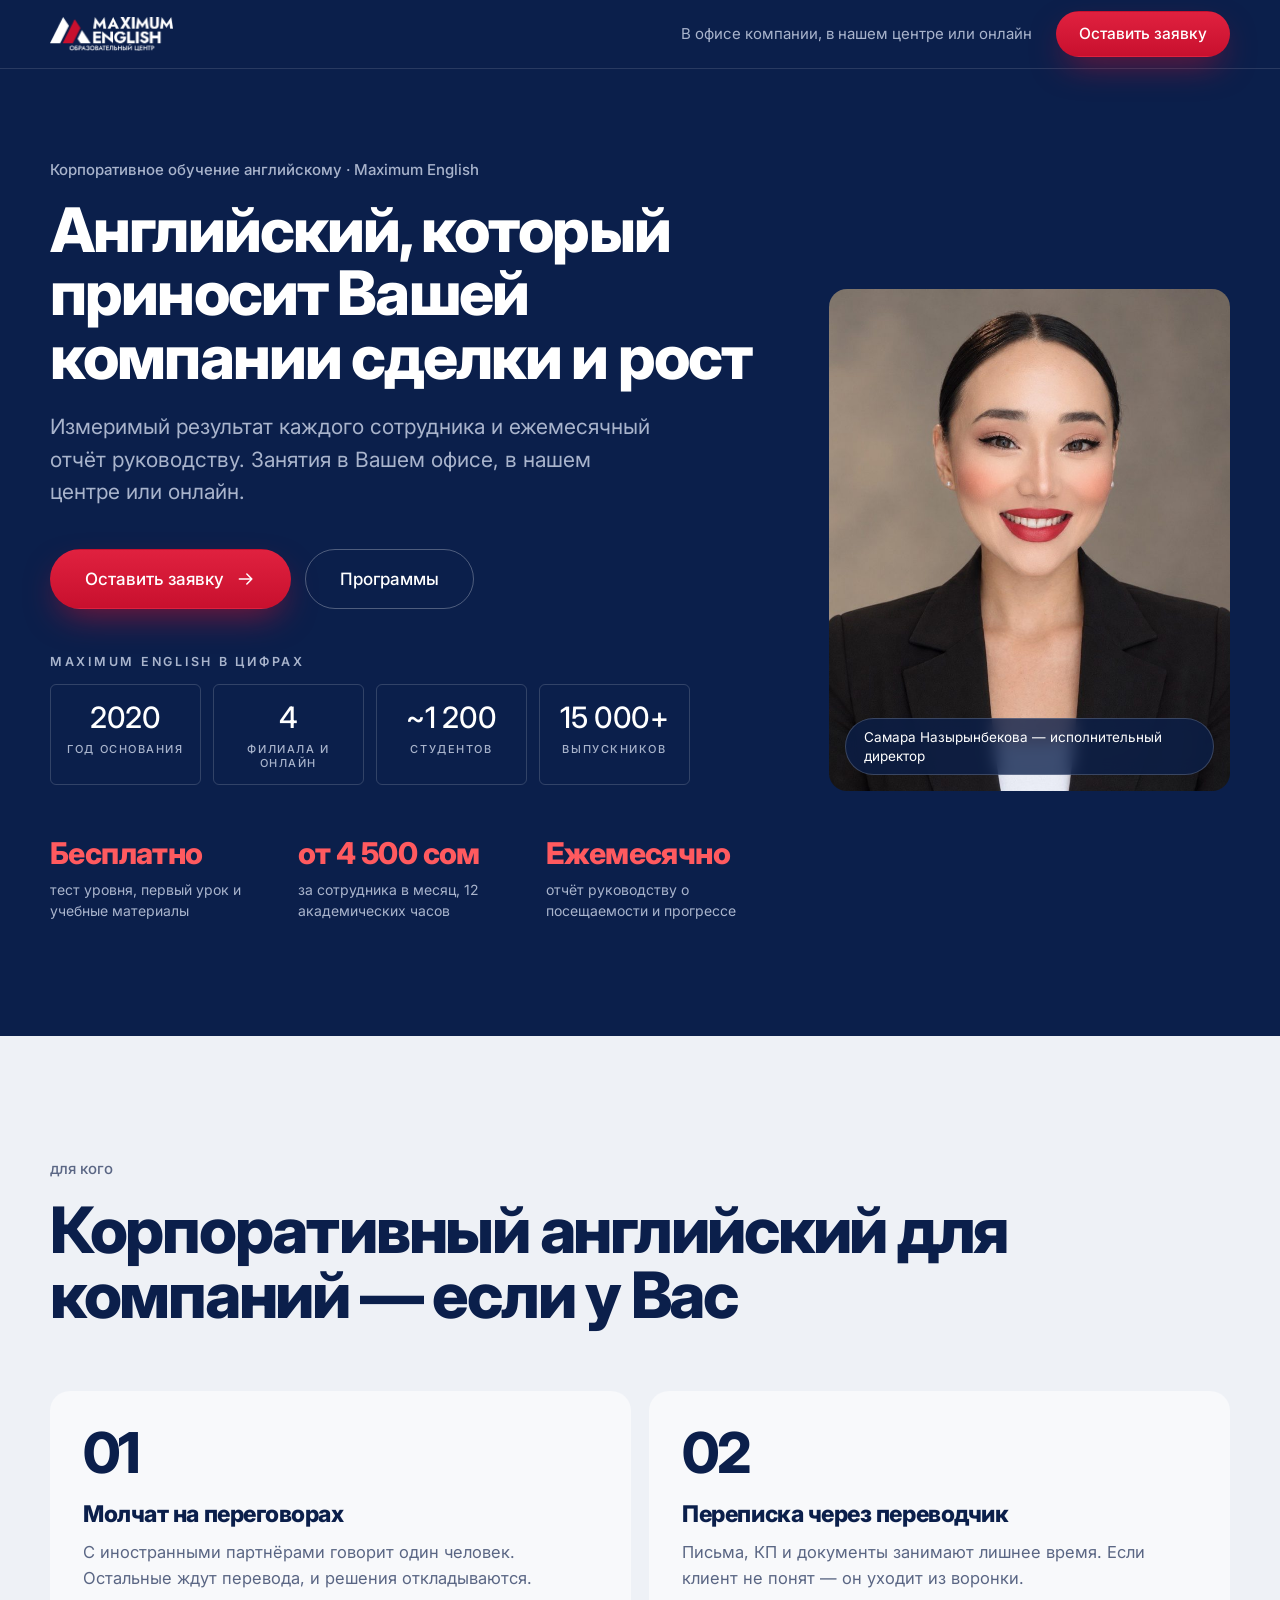
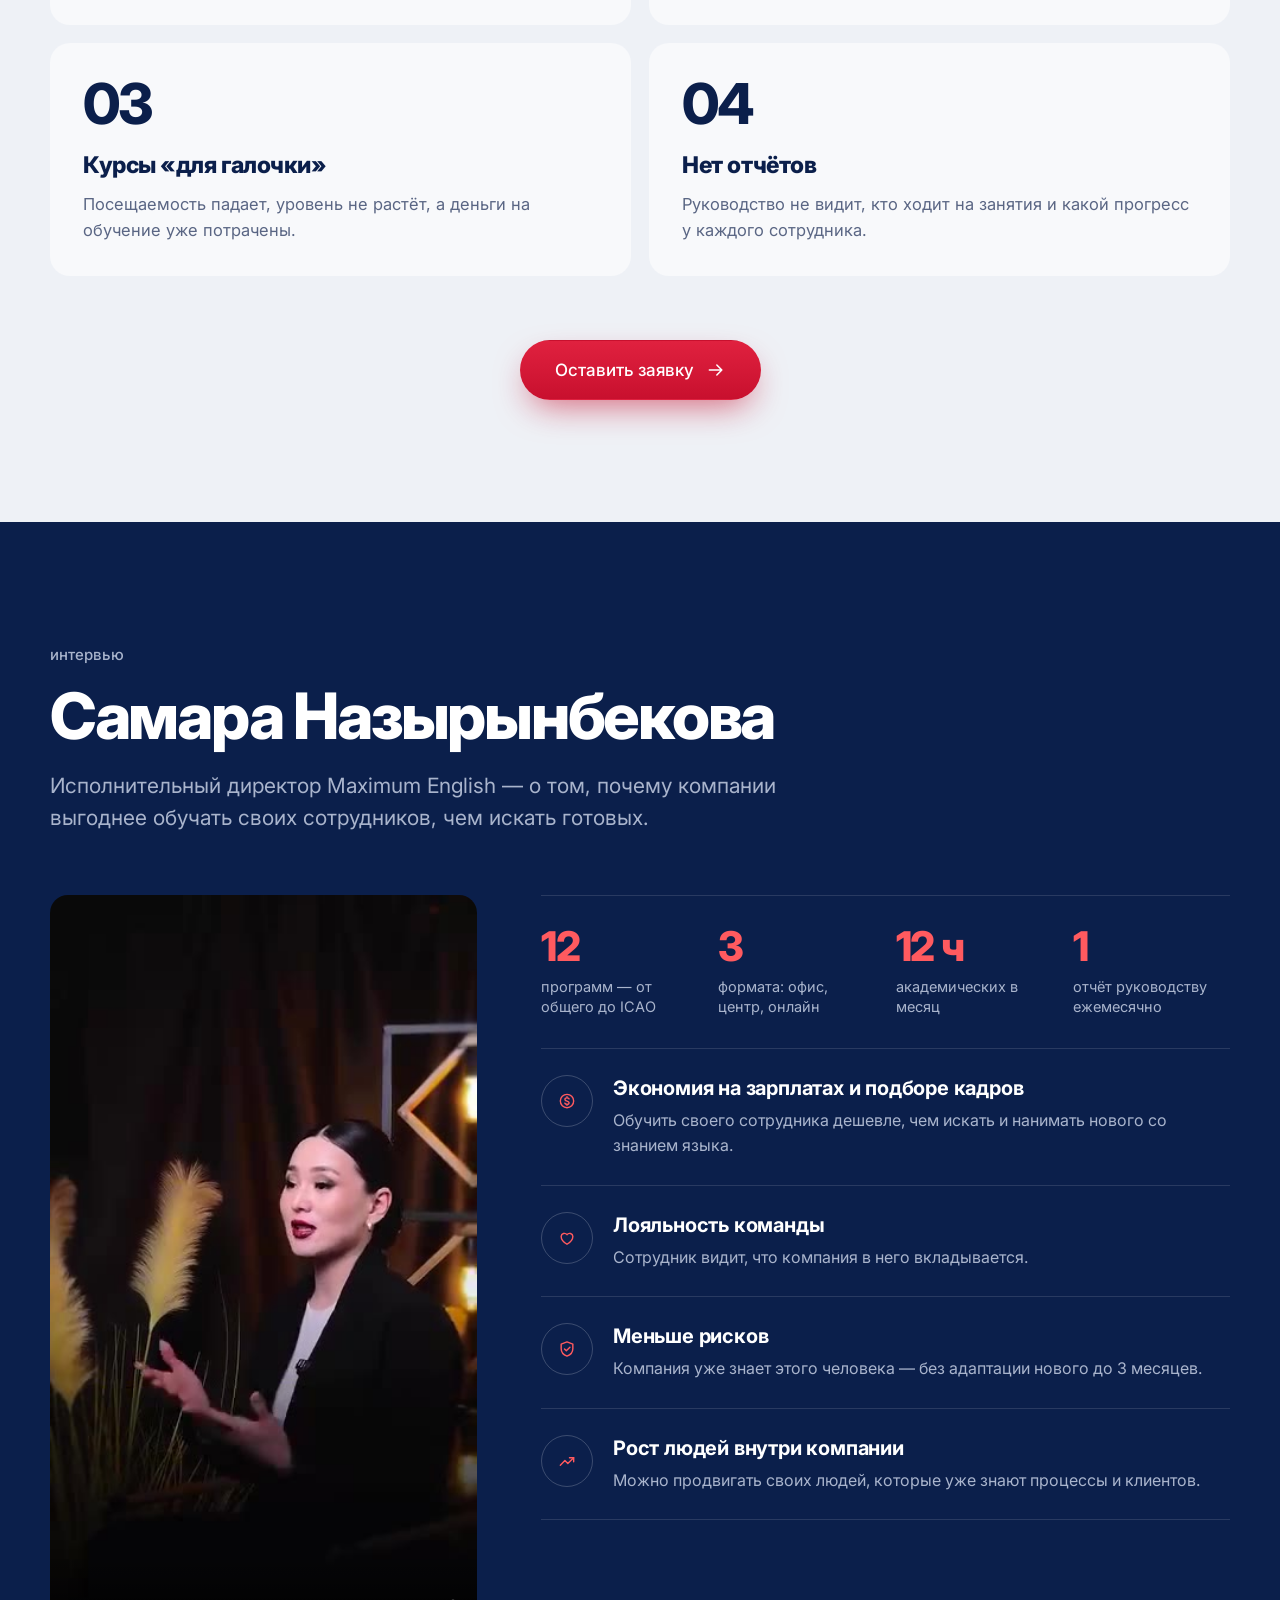
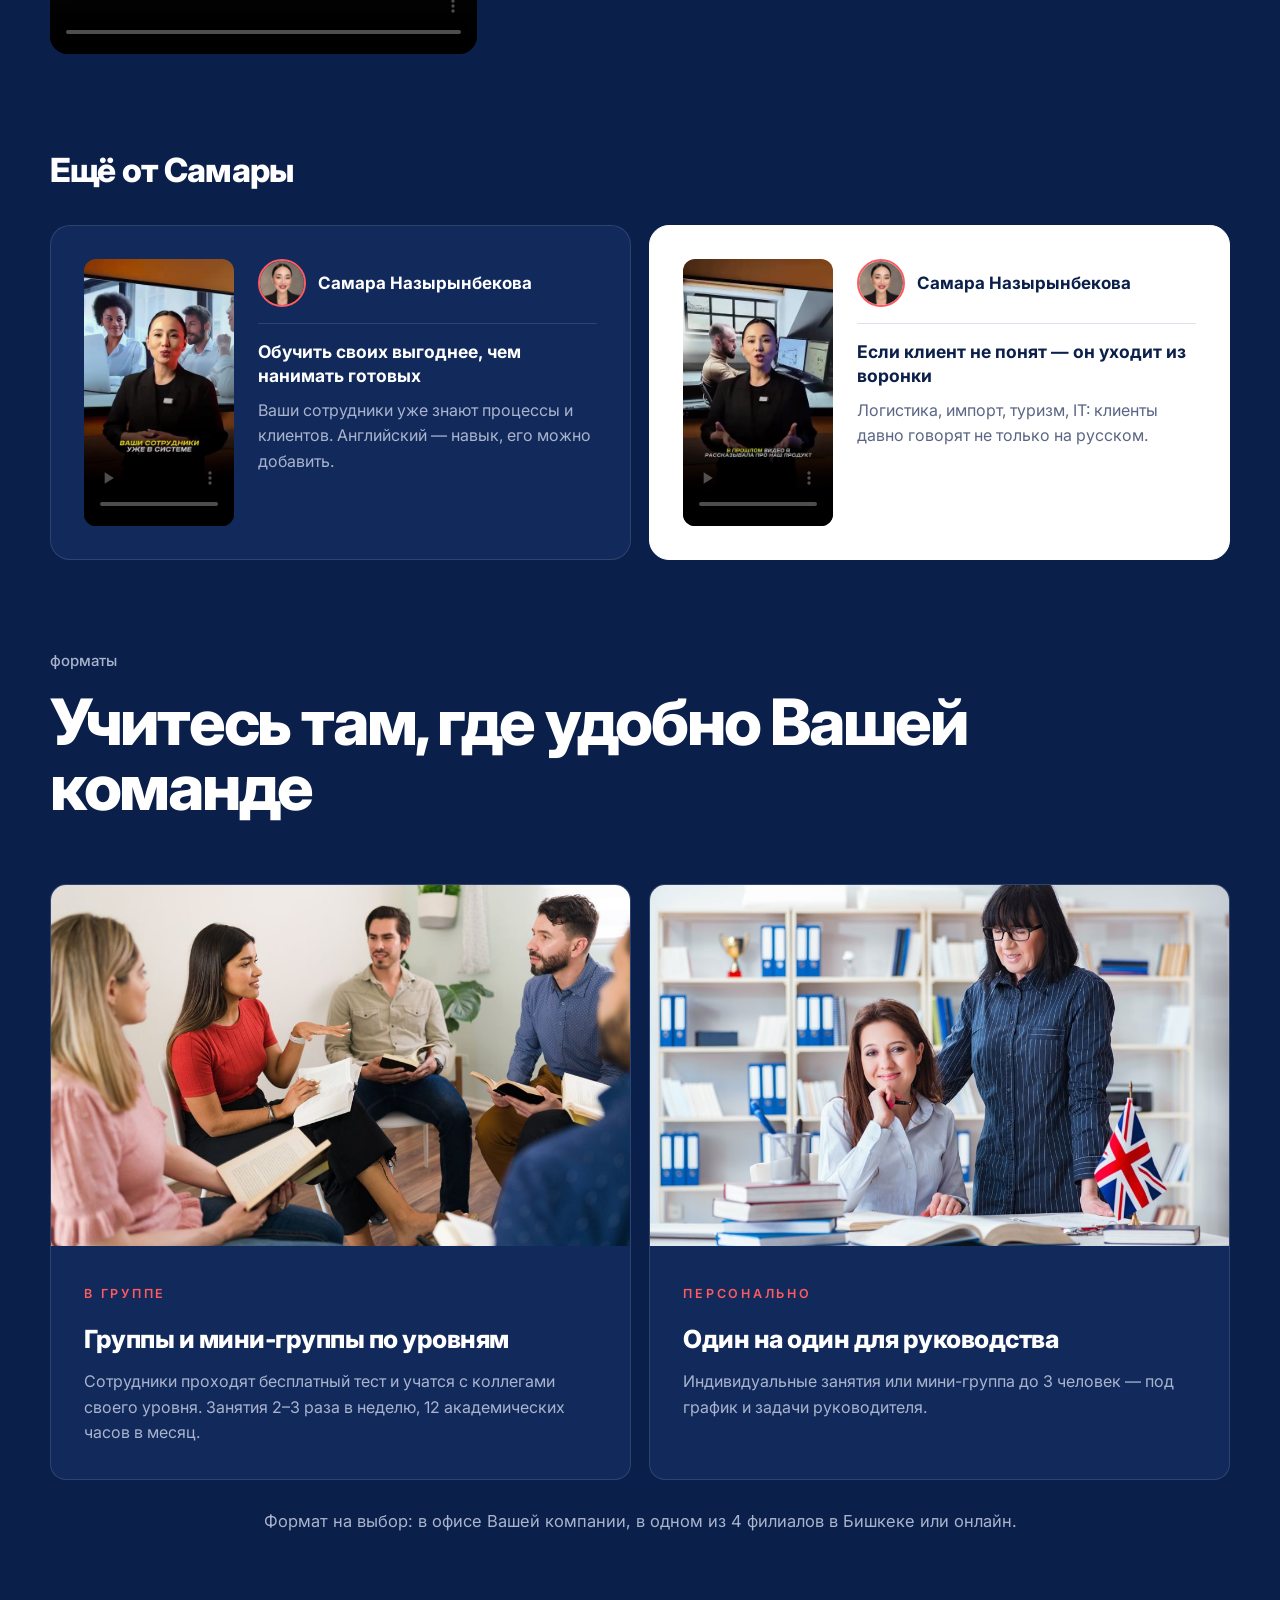
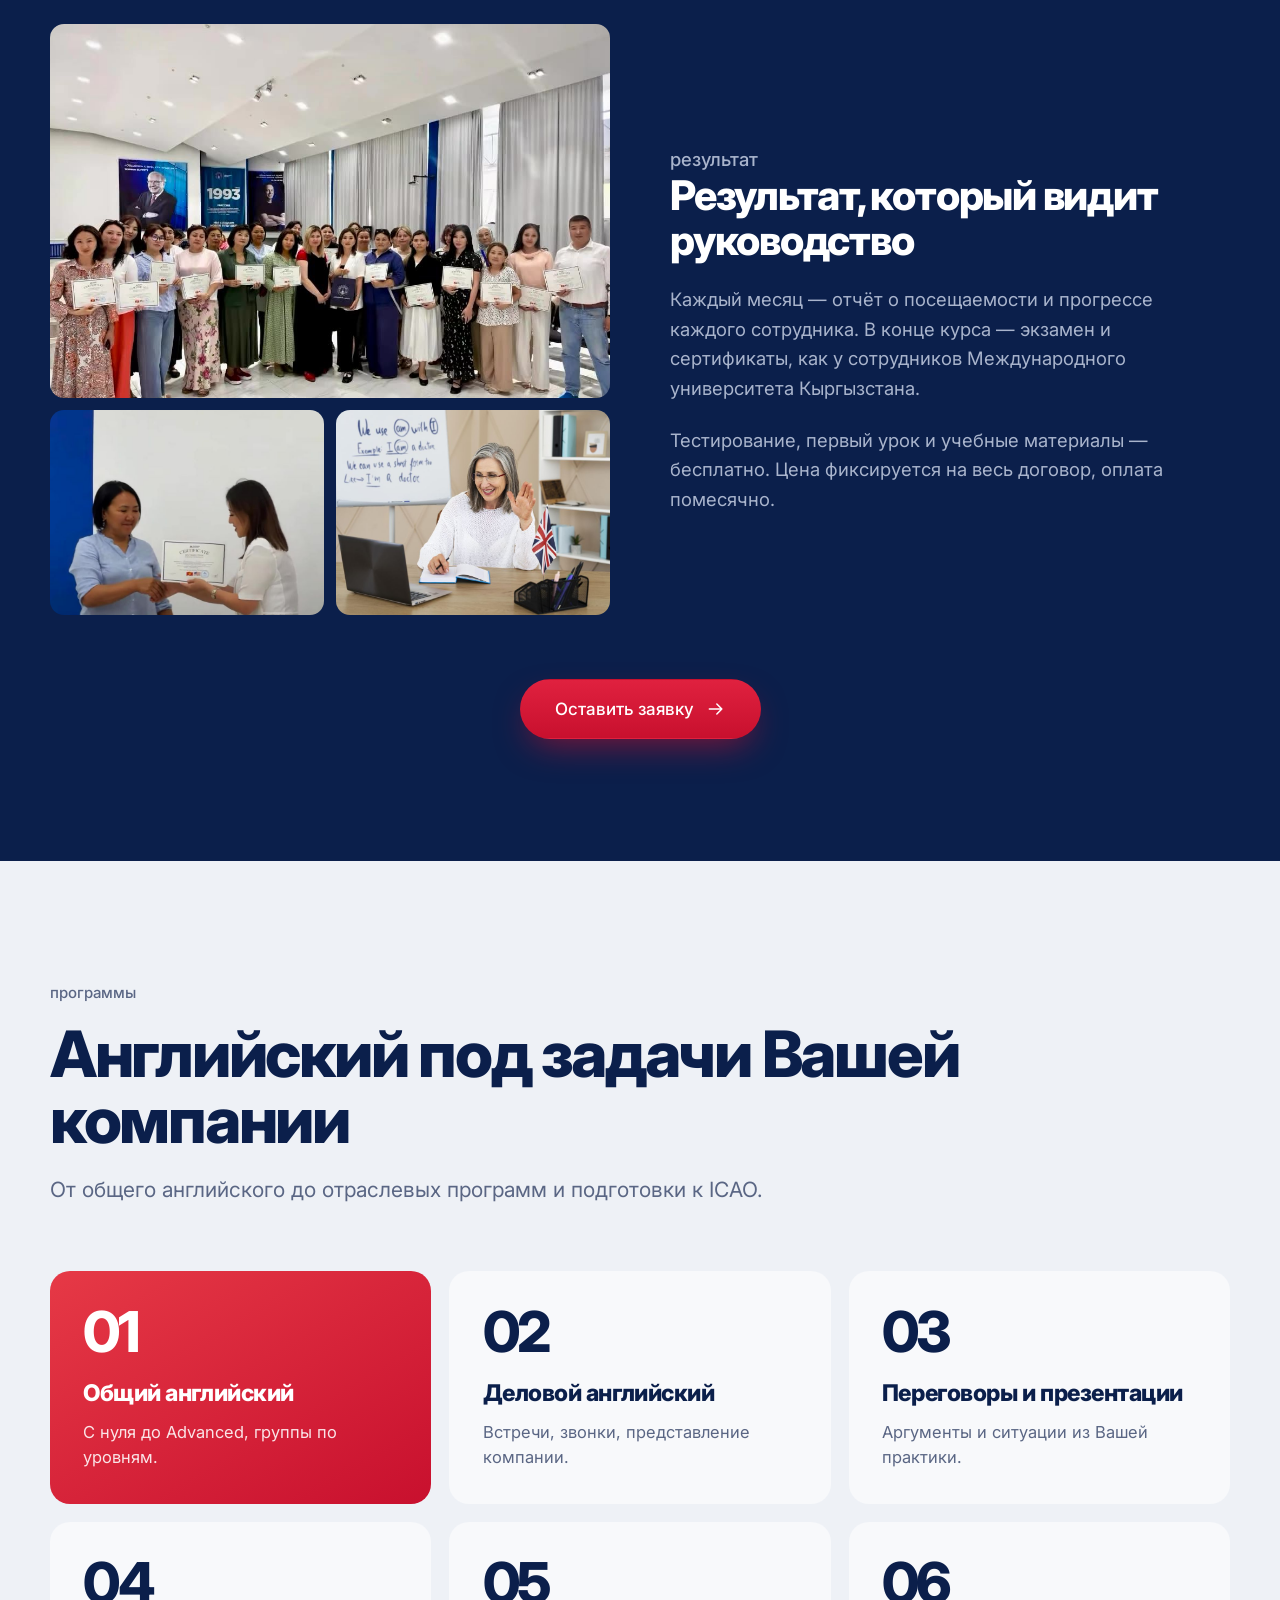
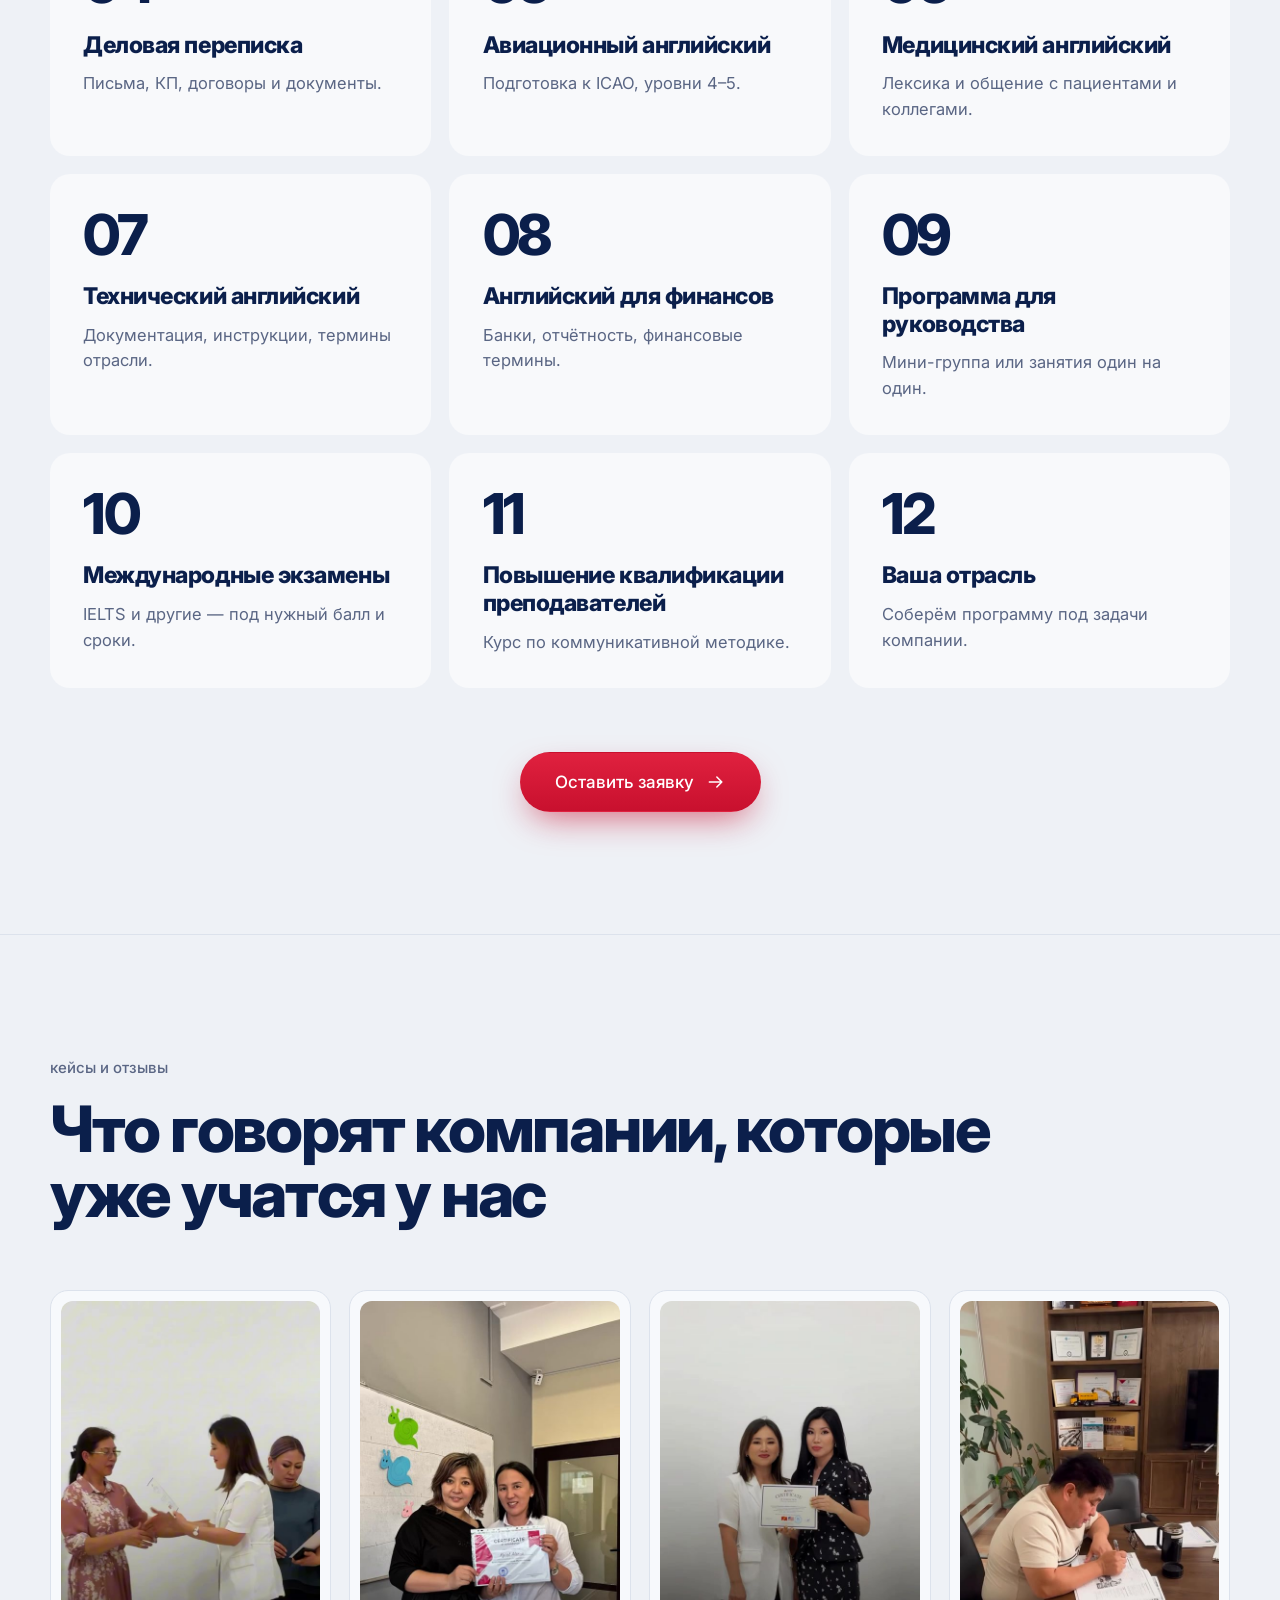
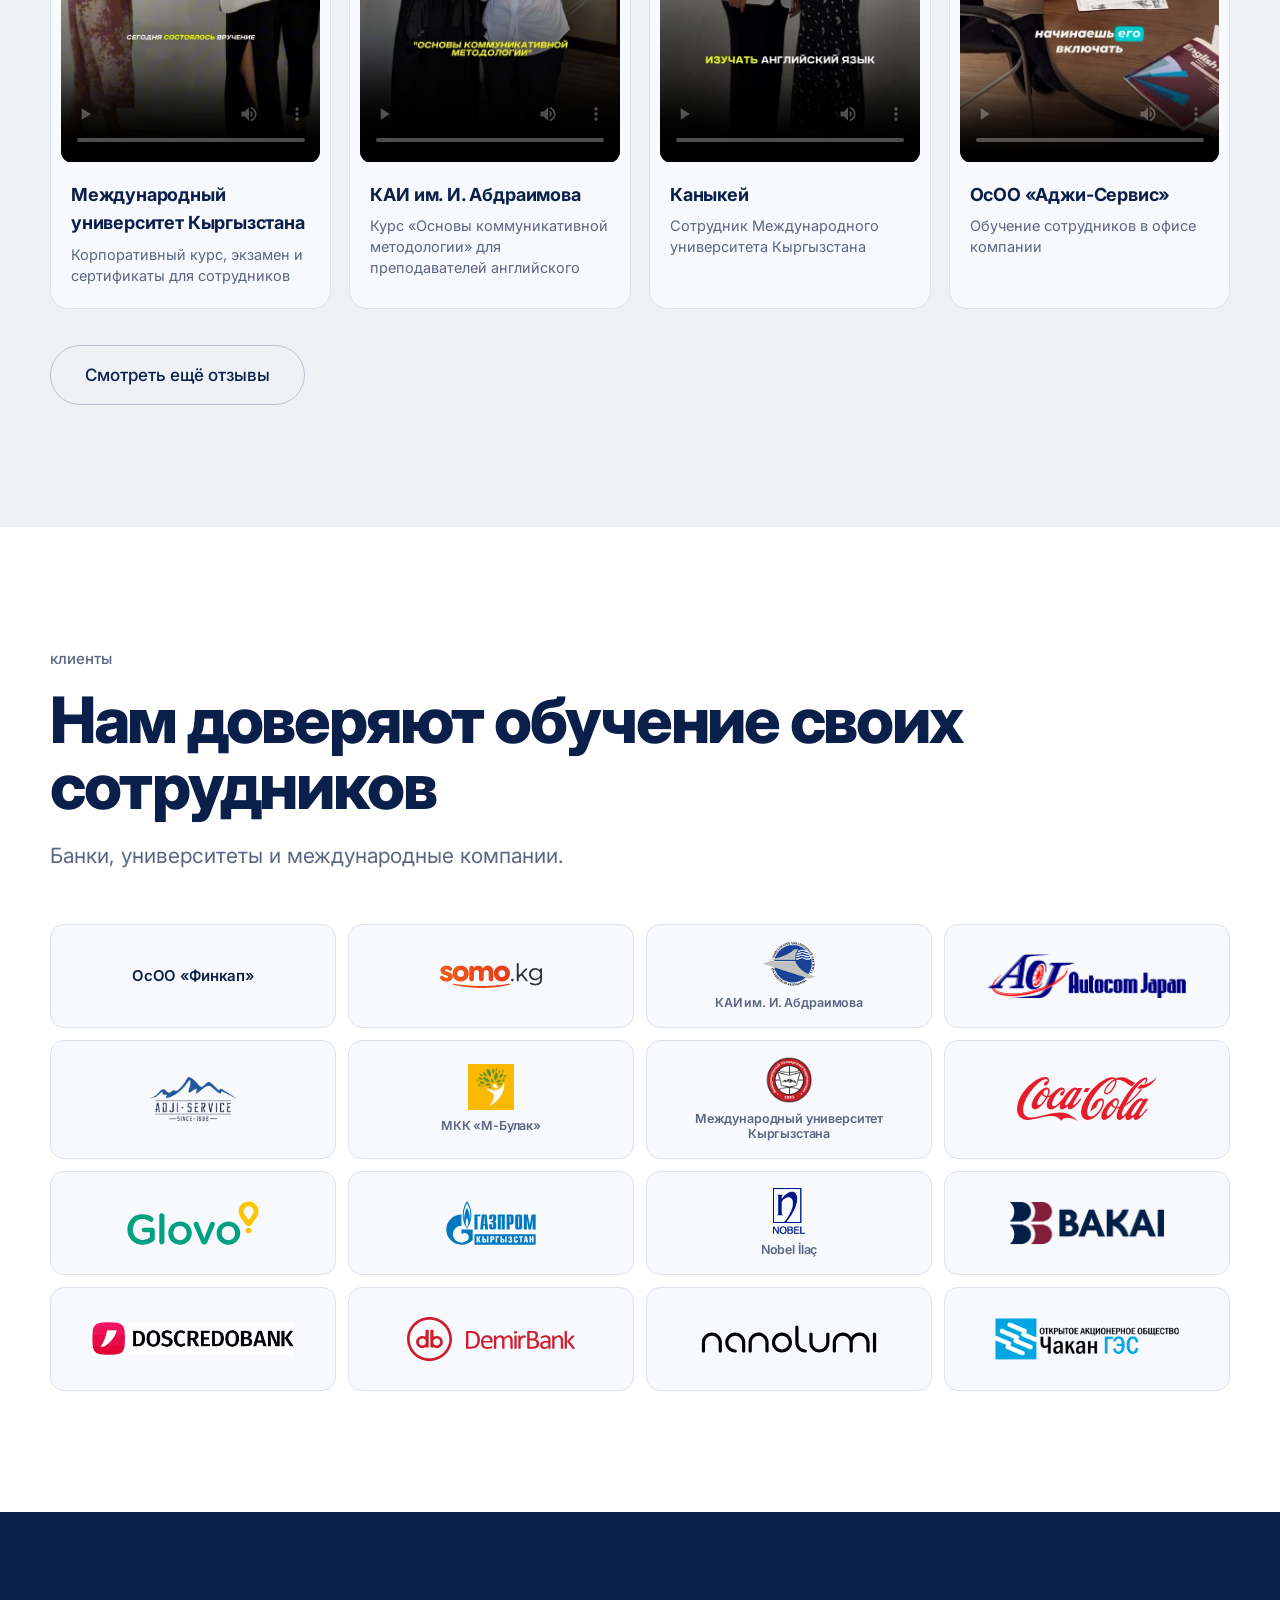
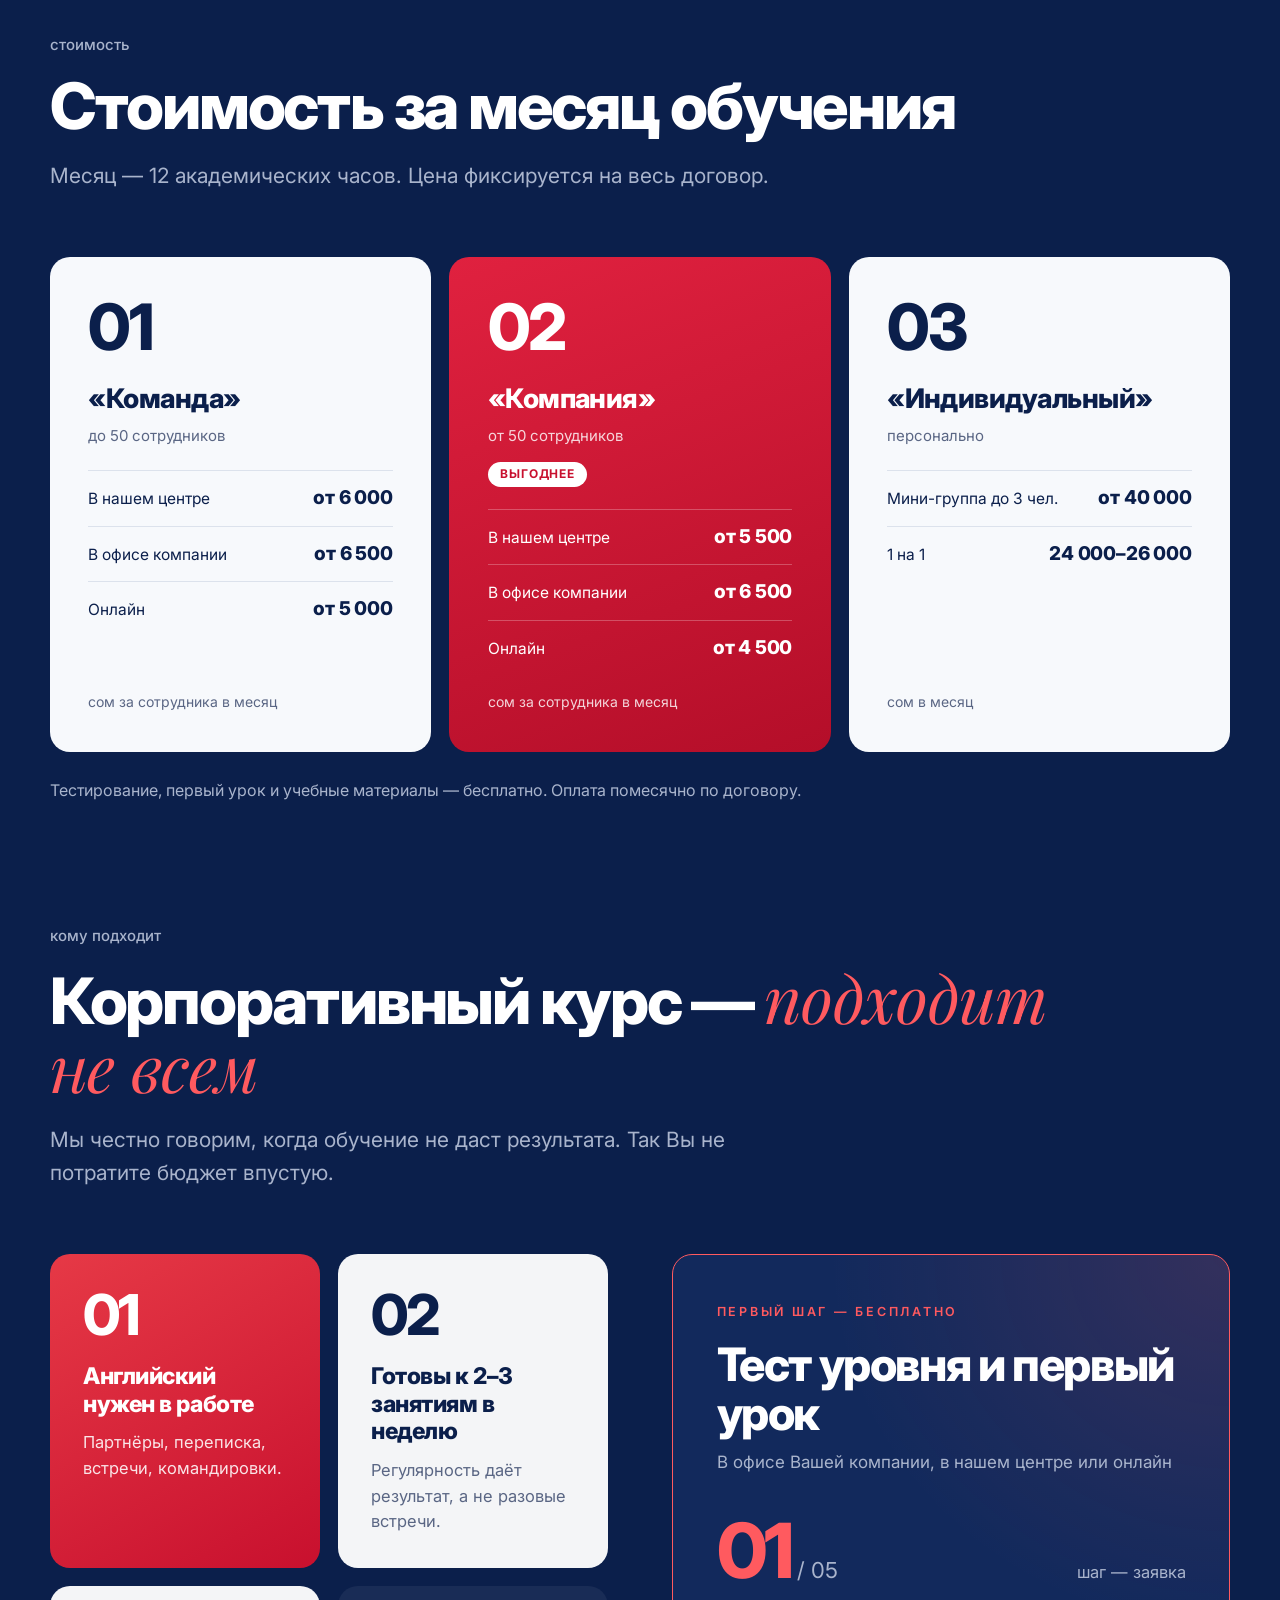
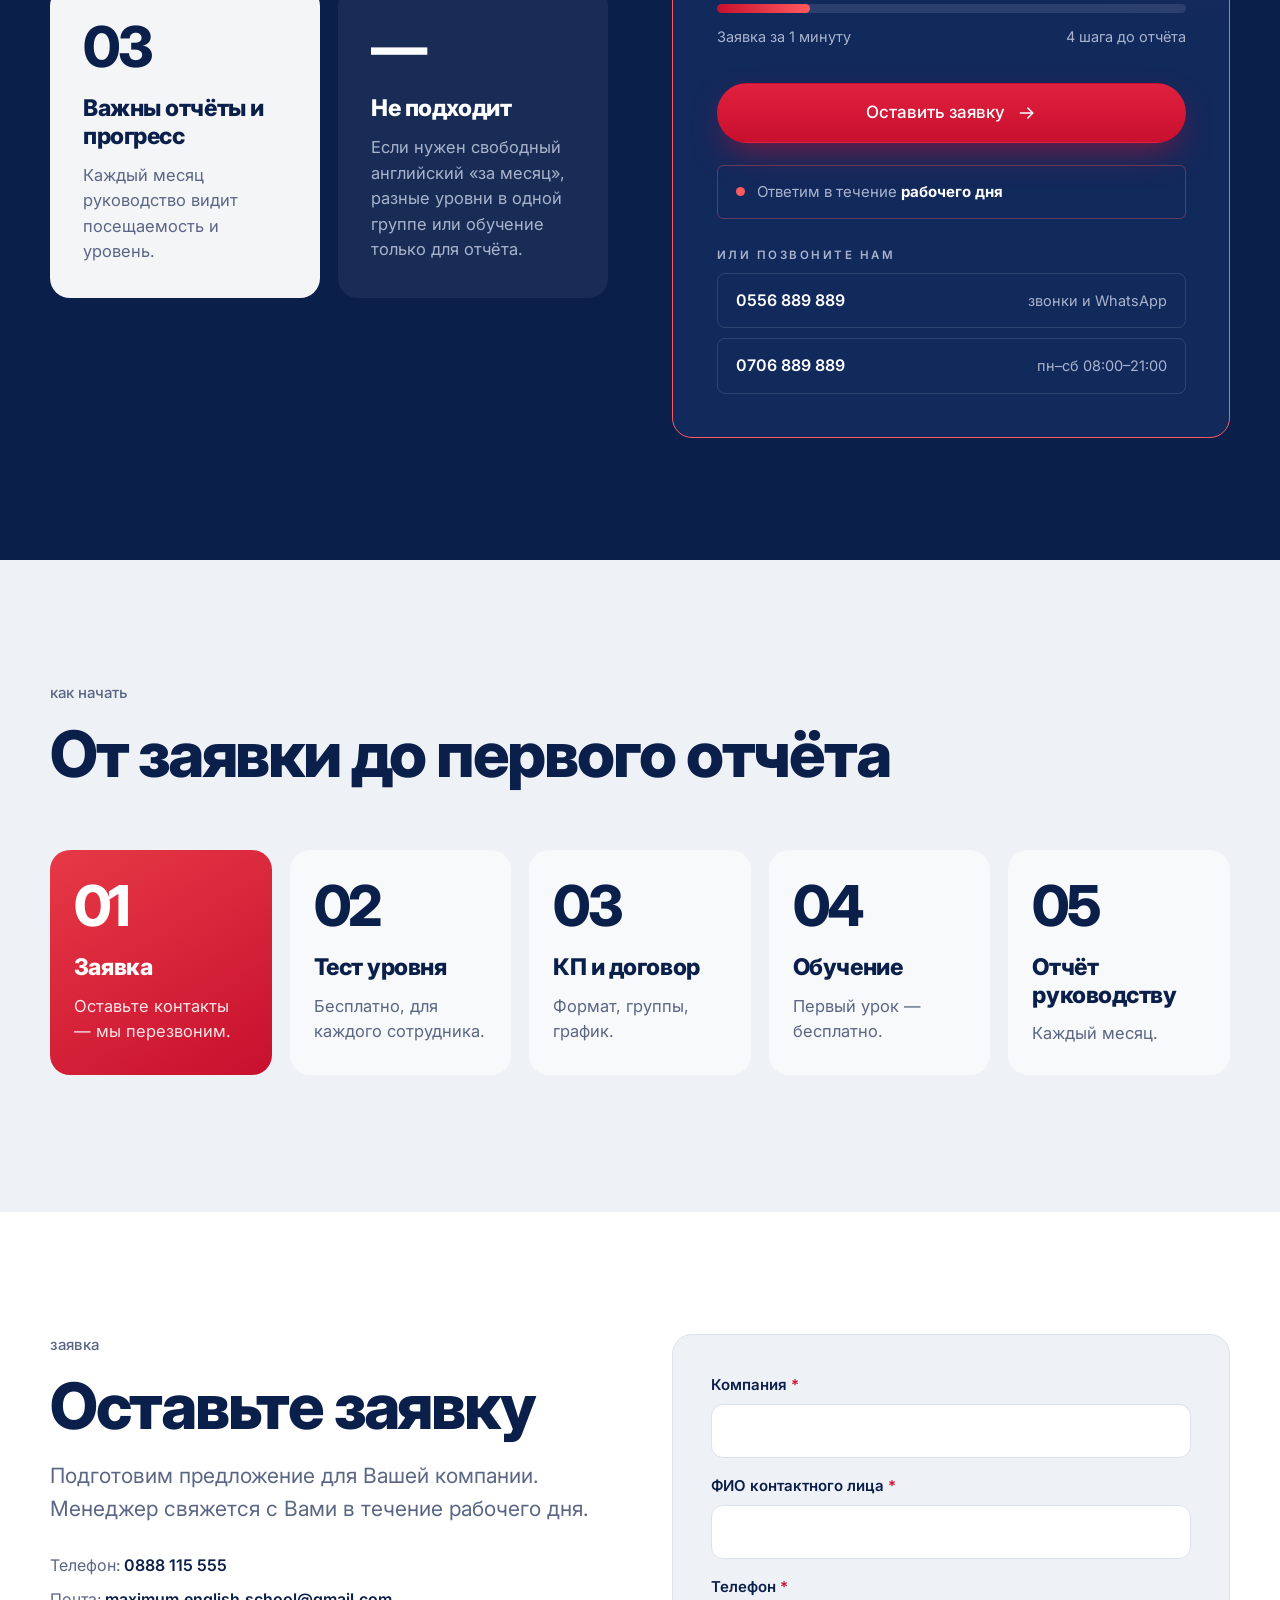
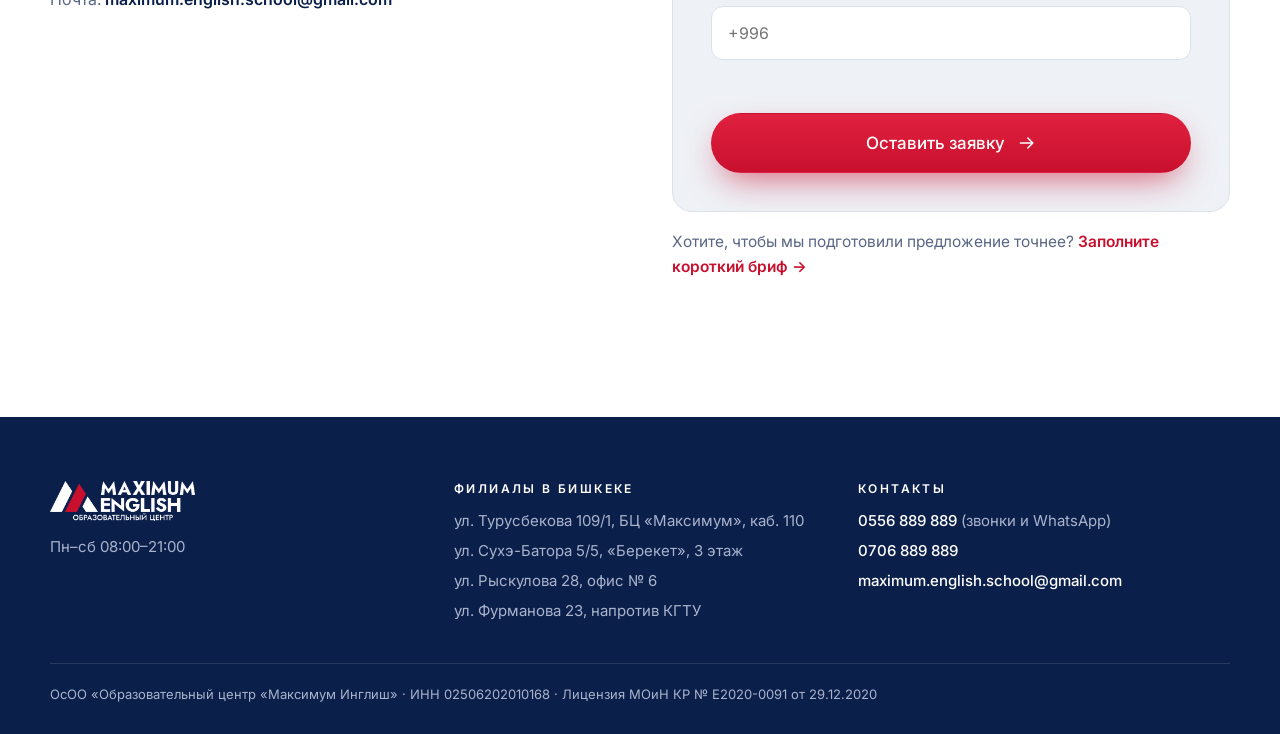
==== commit 0e88b1d8: "Форма заявки: телефон Самары 0888 115 555 Co-Authored-By: Claude Opus 5.5 <noreply@anthropic.com>" ====
--- a/index.html
+++ b/index.html
@@ -316,7 +316,7 @@
       <p class="lead">Подготовим предложение для Вашей компании. Менеджер свяжется с Вами в течение рабочего дня.</p>
       <!-- Контакты: A Компания.md (A4) -->
       <div class="contacts">
-        <span>Телефон: <a href="tel:+996556889889">0556 889 889</a> · <a href="tel:+996706889889">0706 889 889</a></span>
+        <span>Телефон: <a href="tel:+996888115555">0888 115 555</a></span>
         <span>Почта: <a href="mailto:maximum.english.school@gmail.com">maximum.english.school@gmail.com</a></span>
       </div>
     </div>
@@ -399,7 +399,7 @@
   var data = {};
   new FormData(f).forEach(function(v,k){ data[k] = v; });
   var btn=f.querySelector('button[type=submit]'); if(btn){btn.disabled=true;}
-  submitBrief(data, 'Заявка с корп. лендинга: ').catch(function(){ err.textContent='Не удалось отправить. Позвоните нам: +996 556 889 889 или напишите на samaragm@maximumenglish.kg'; if(btn){btn.disabled=false;} throw 0; }).then(function(){
+  submitBrief(data, 'Заявка с корп. лендинга: ').catch(function(){ err.textContent='Не удалось отправить. Позвоните нам: +996 888 115 555 или напишите на samaragm@maximumenglish.kg'; if(btn){btn.disabled=false;} throw 0; }).then(function(){
     f.style.display = 'none';
     var t = document.getElementById('thanks'); t.style.display = 'block';
     t.scrollIntoView({behavior:'smooth', block:'center'});
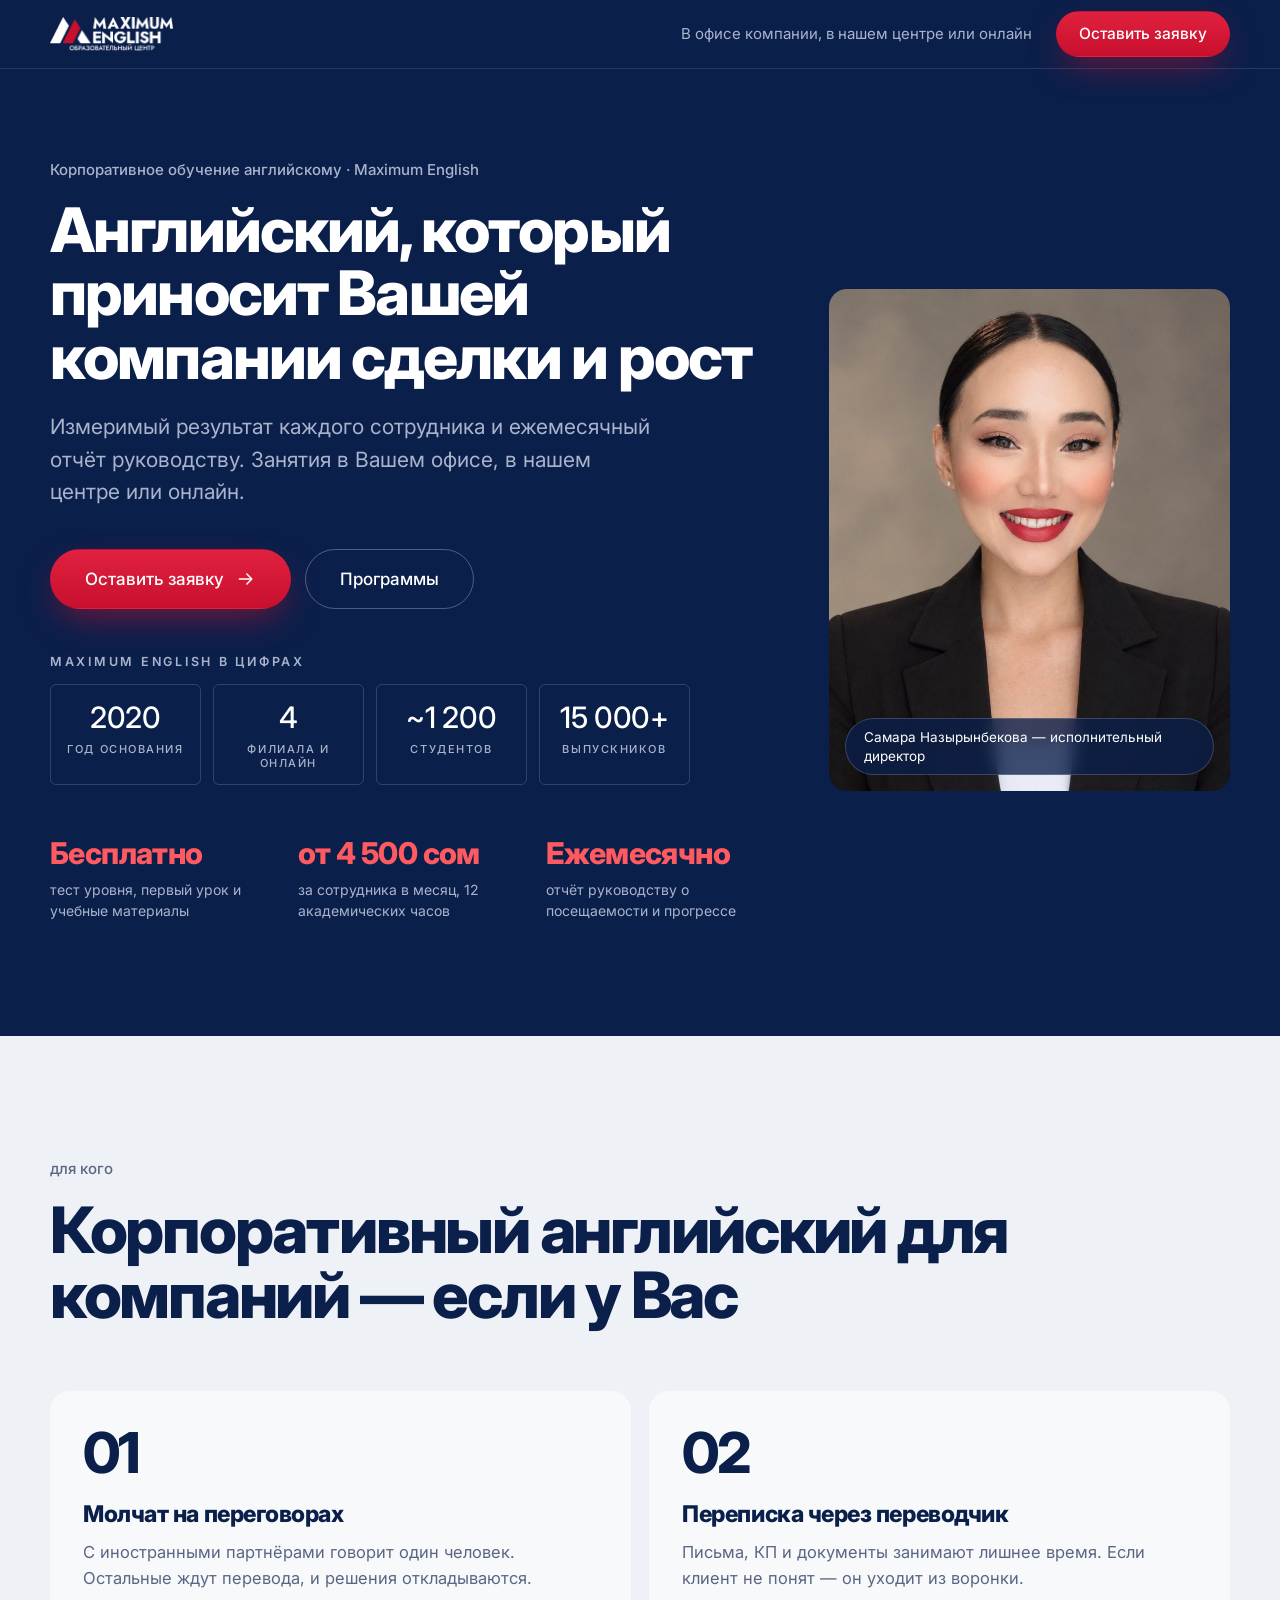
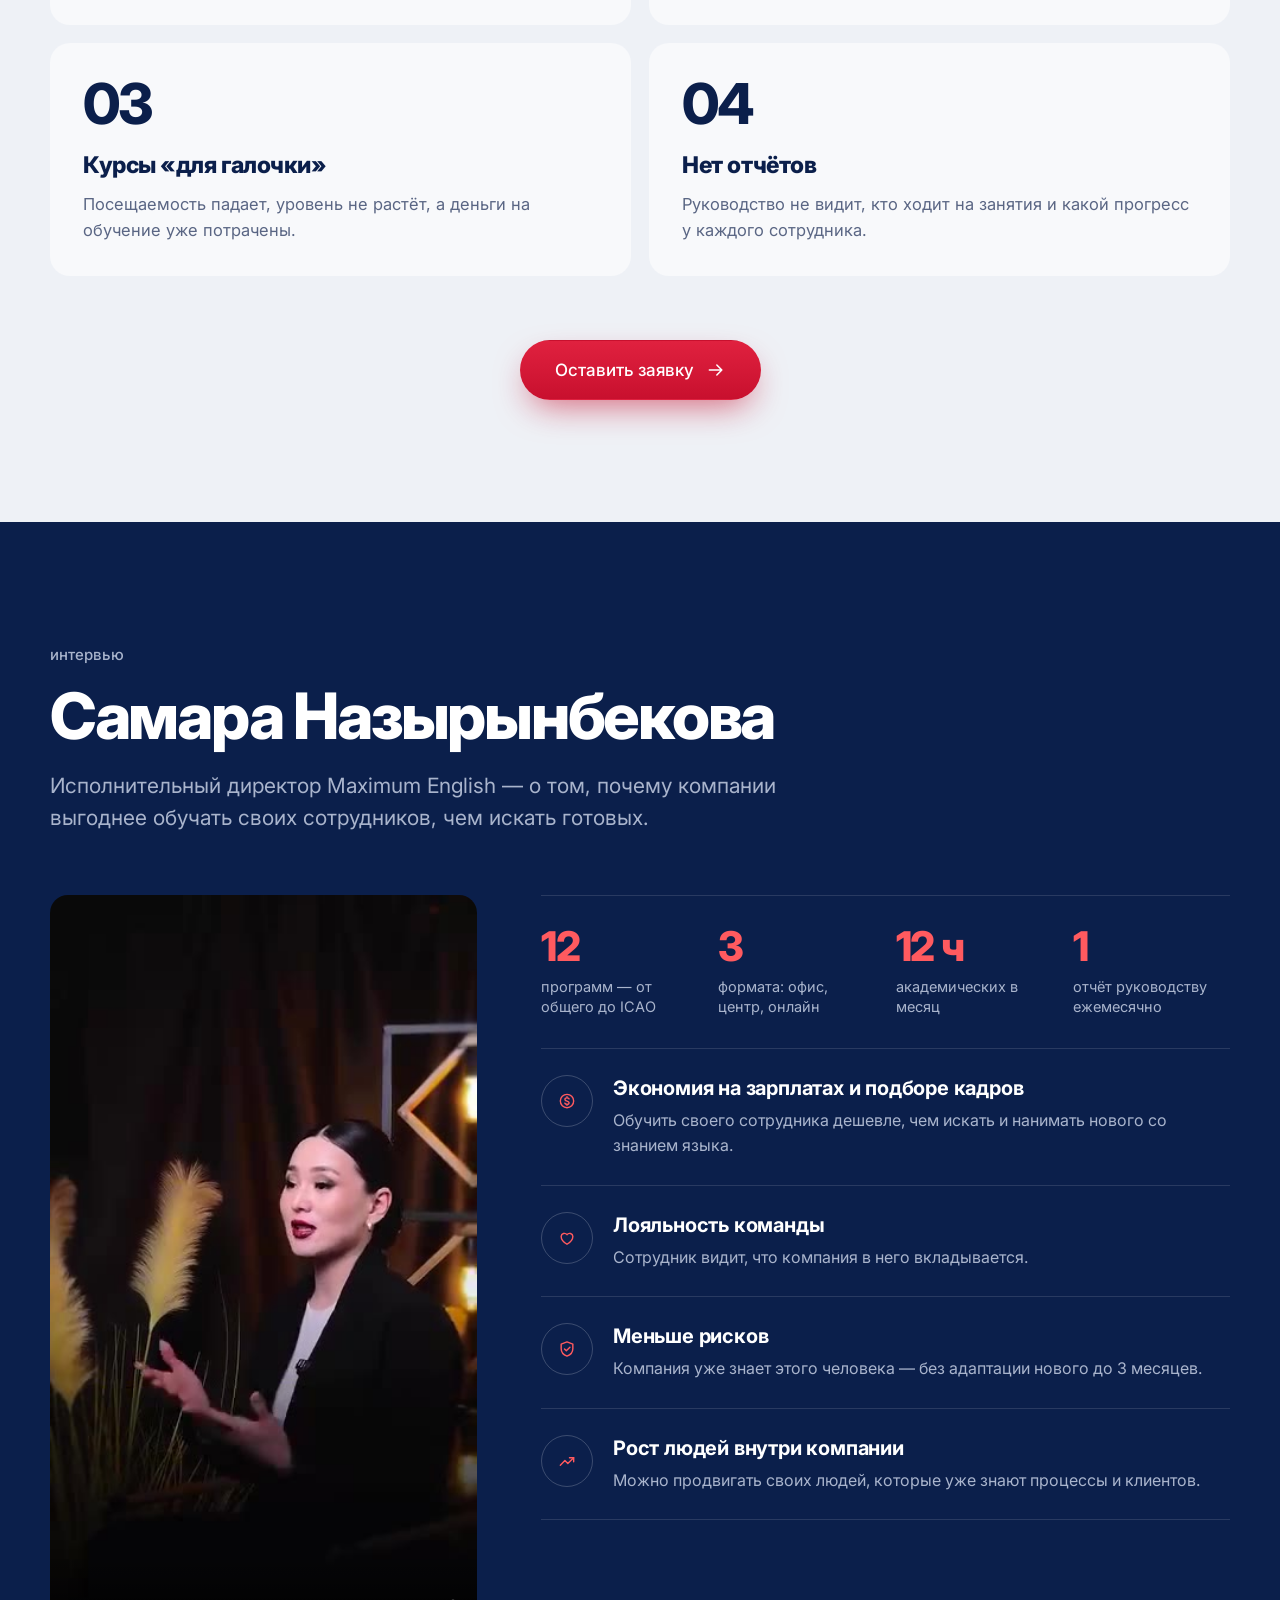
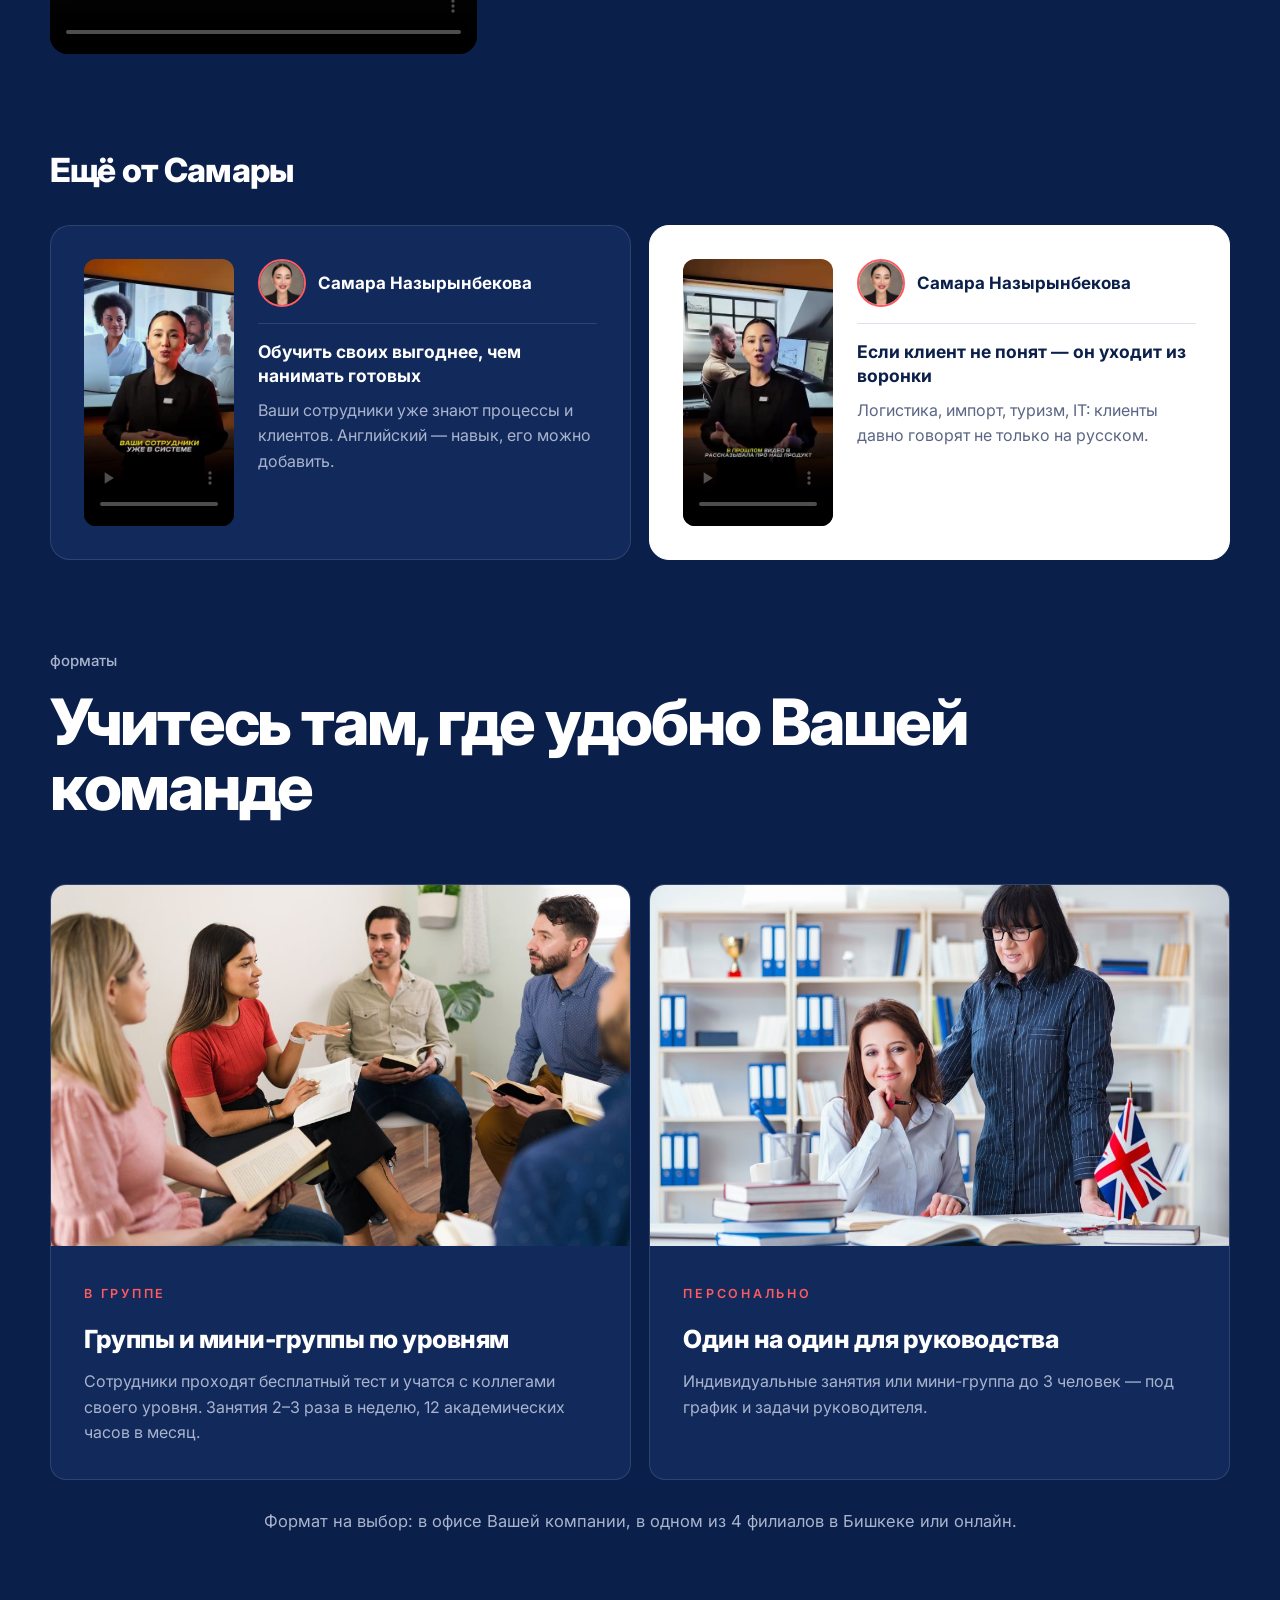
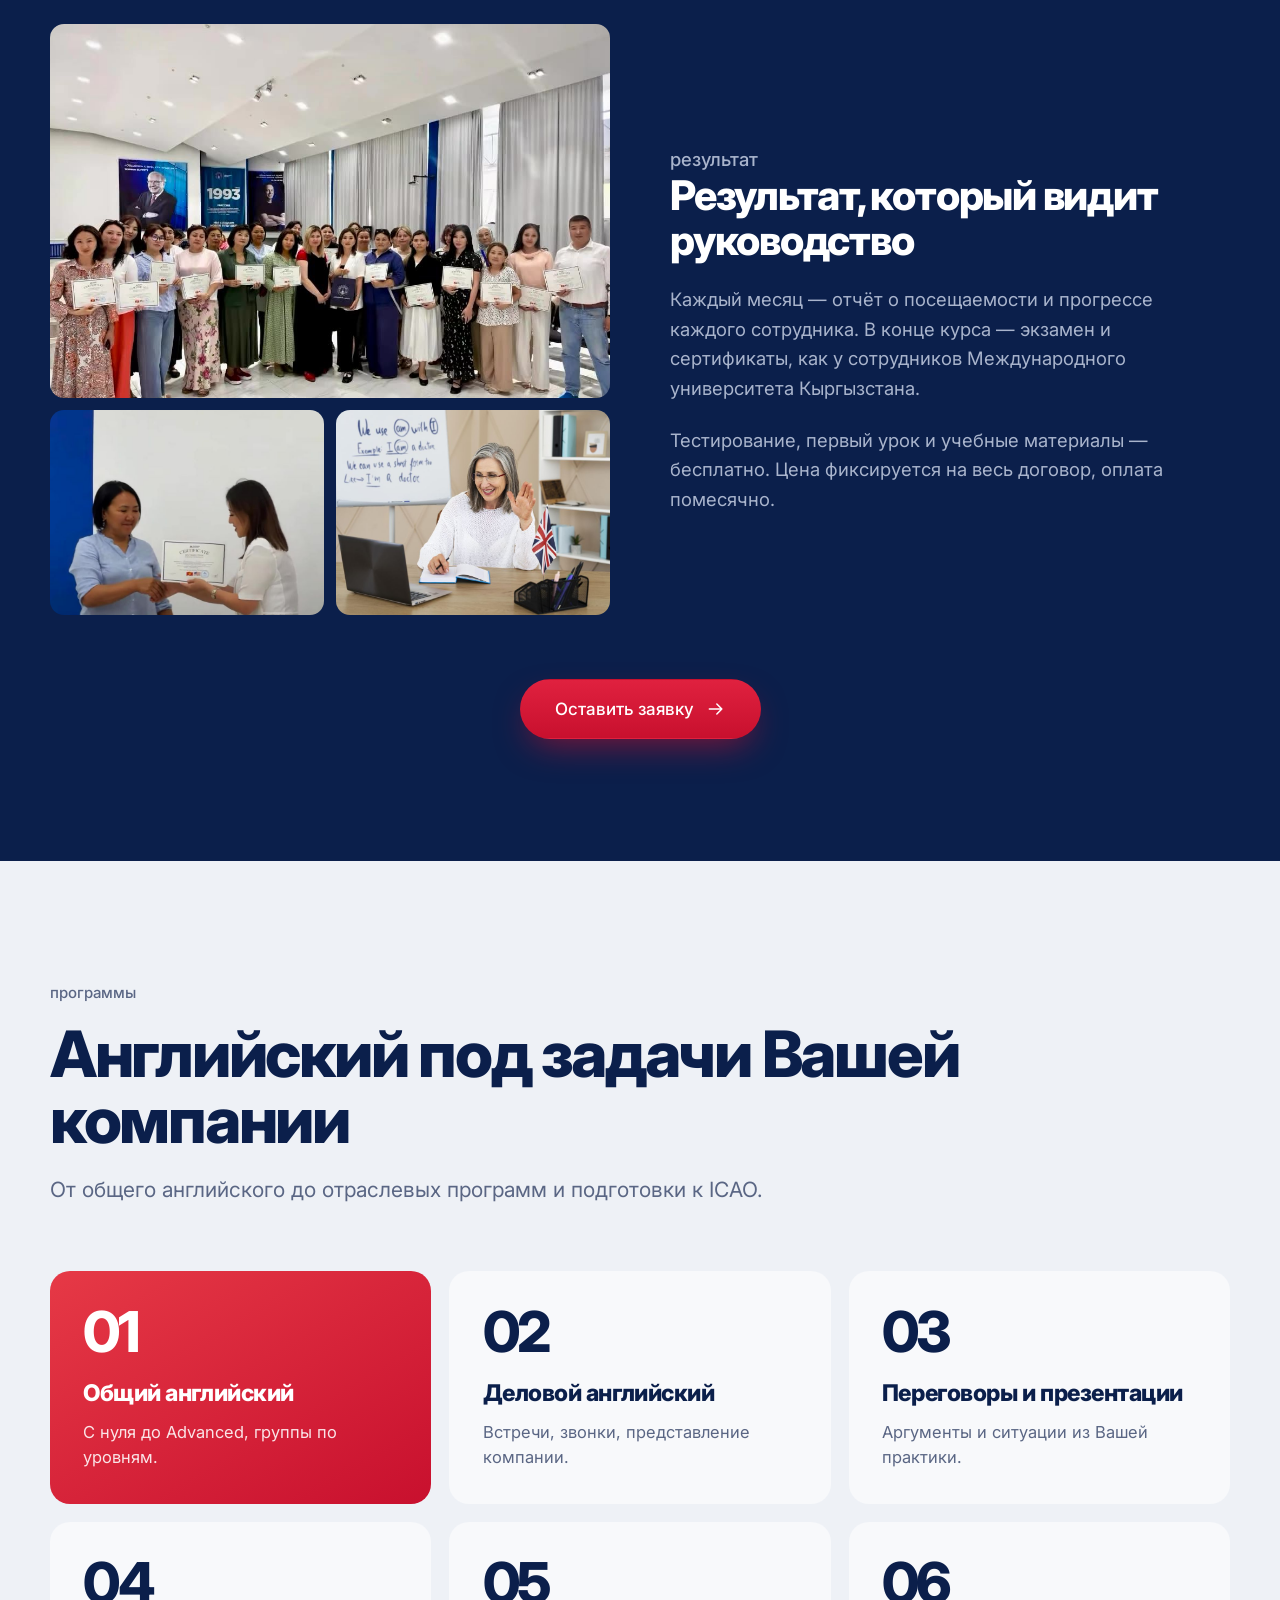
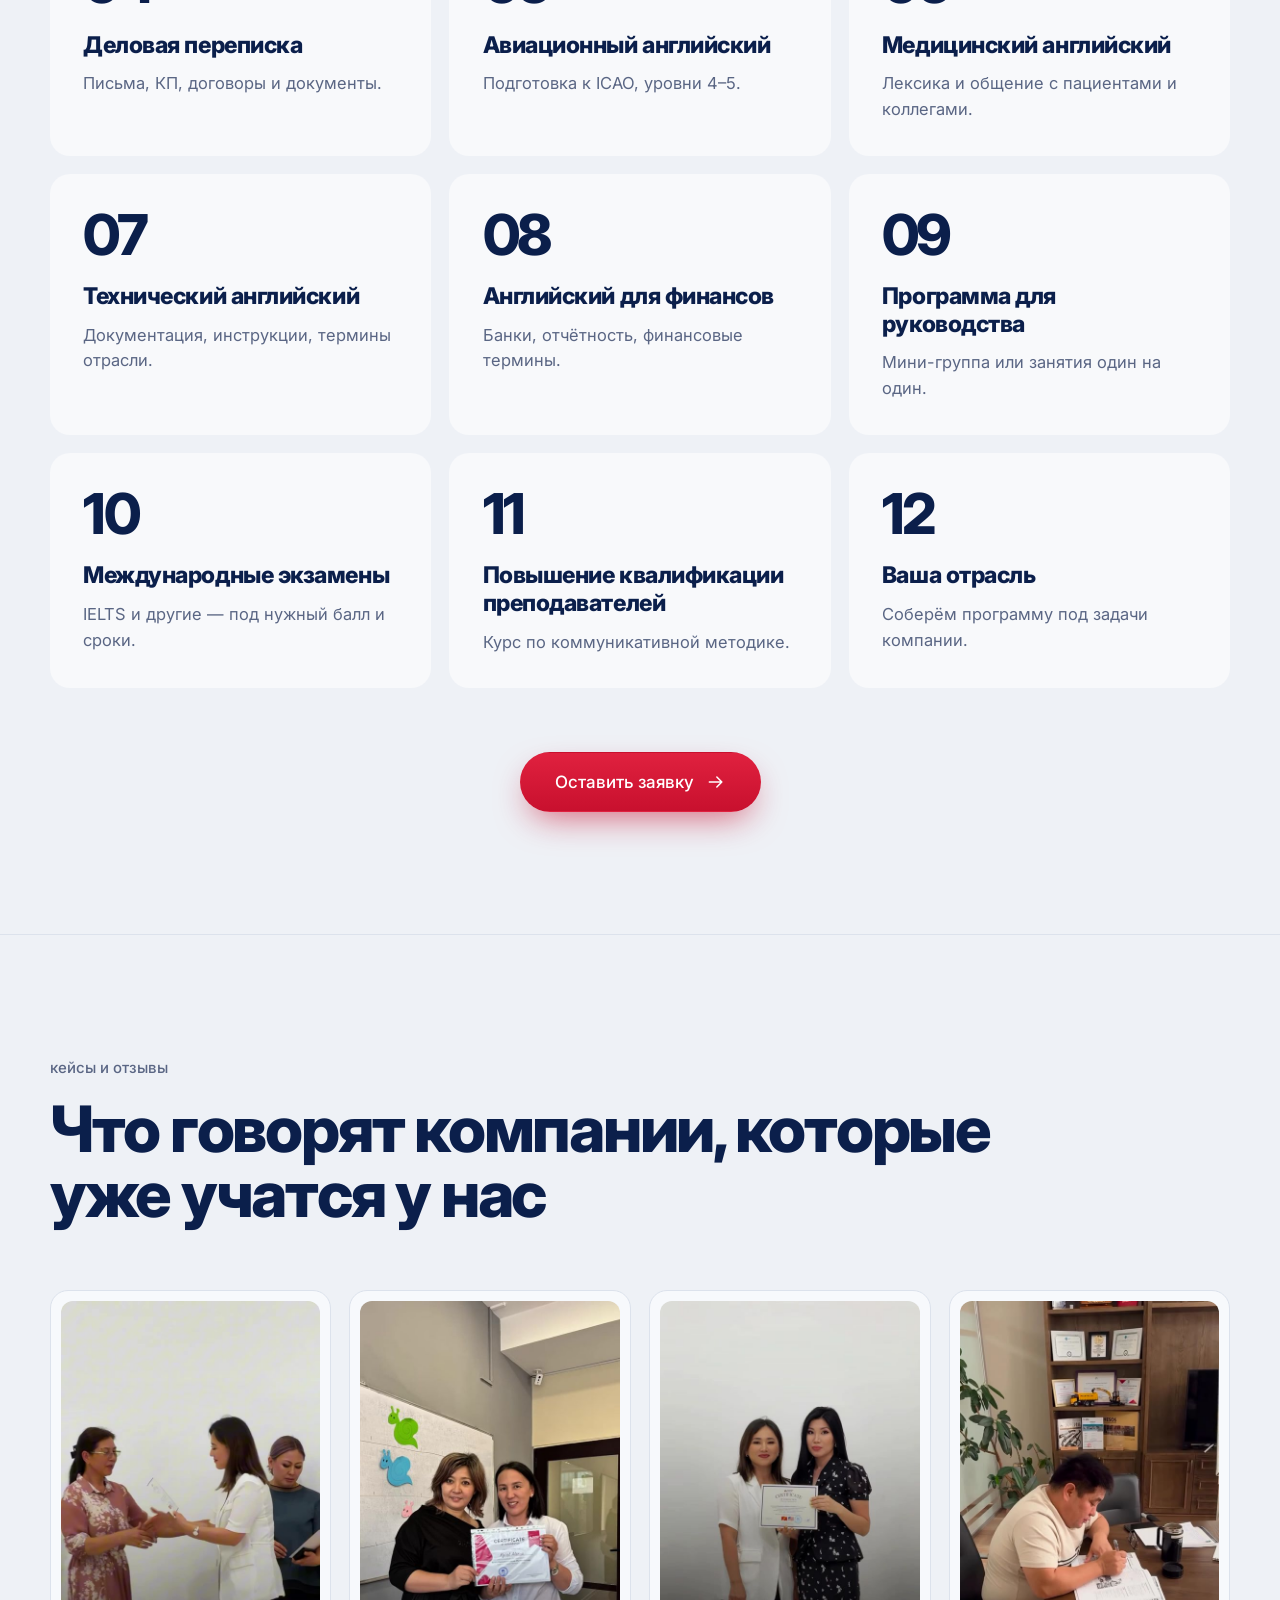
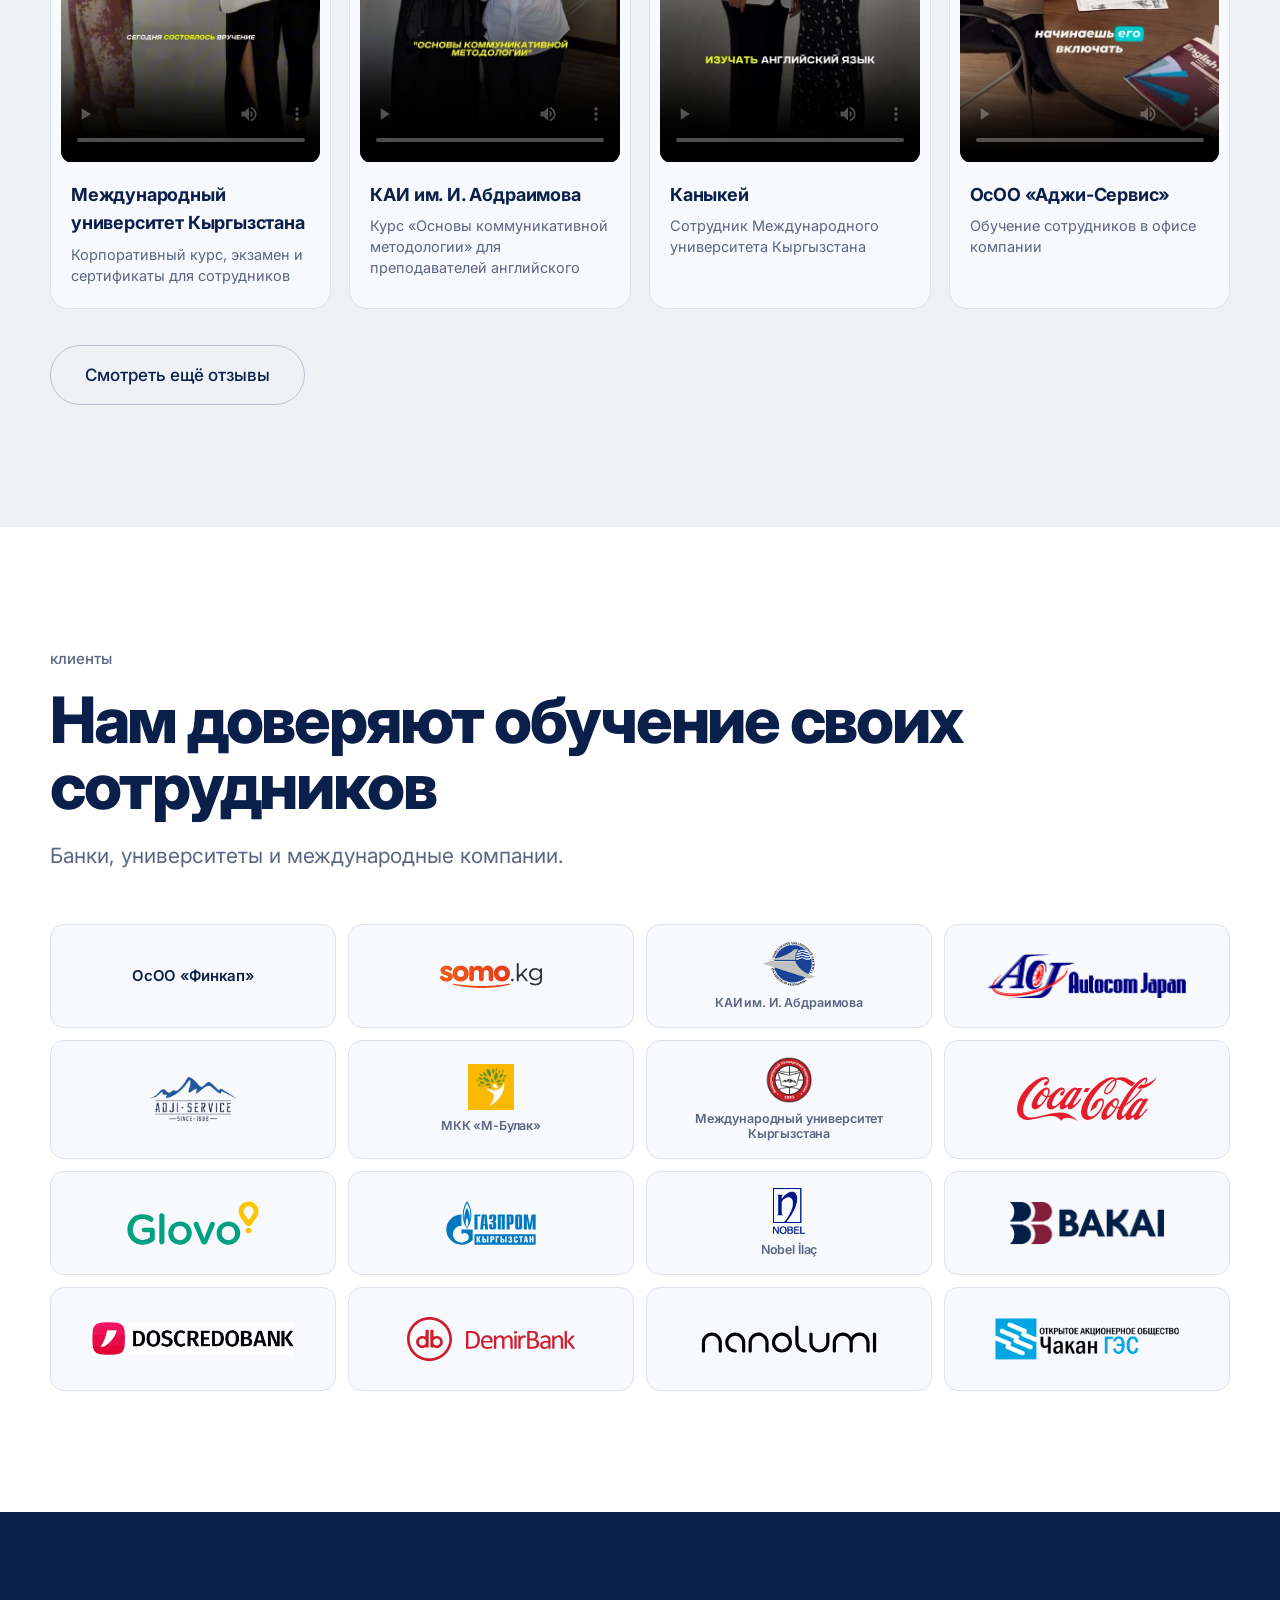
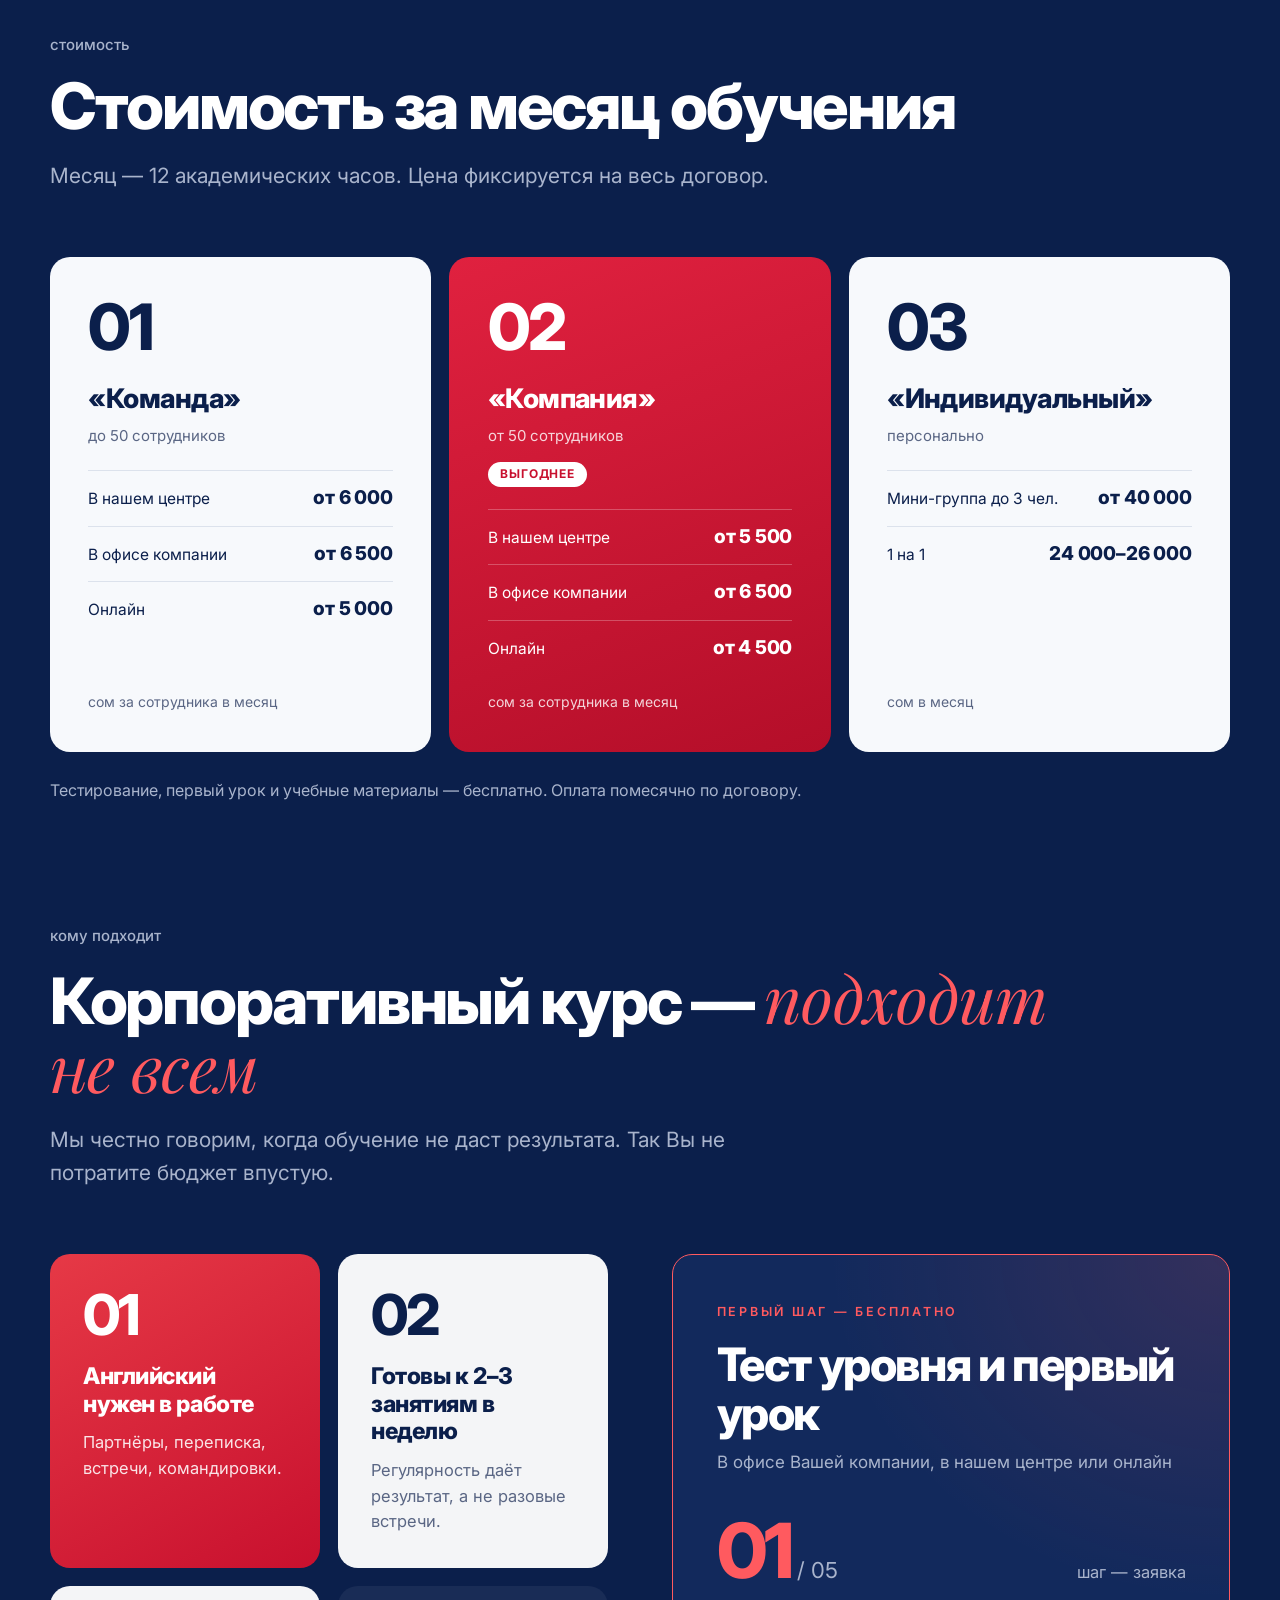
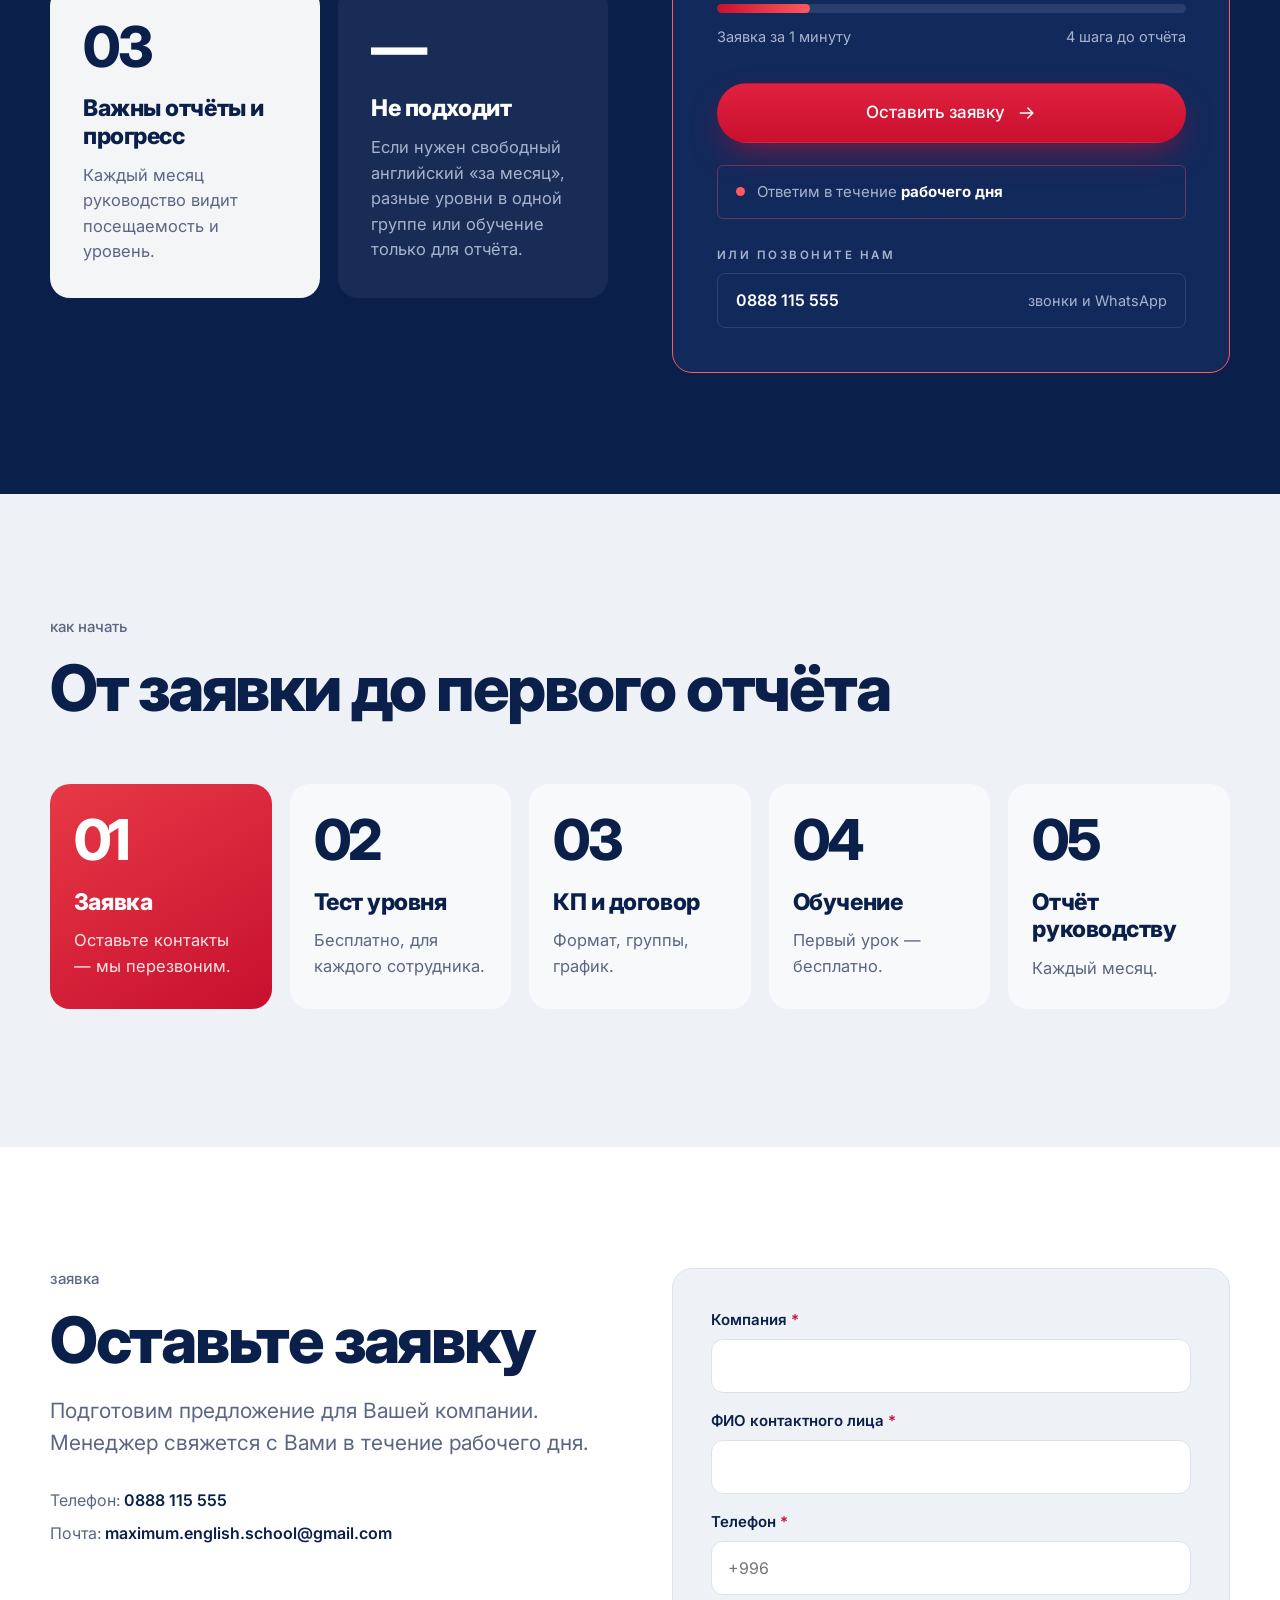
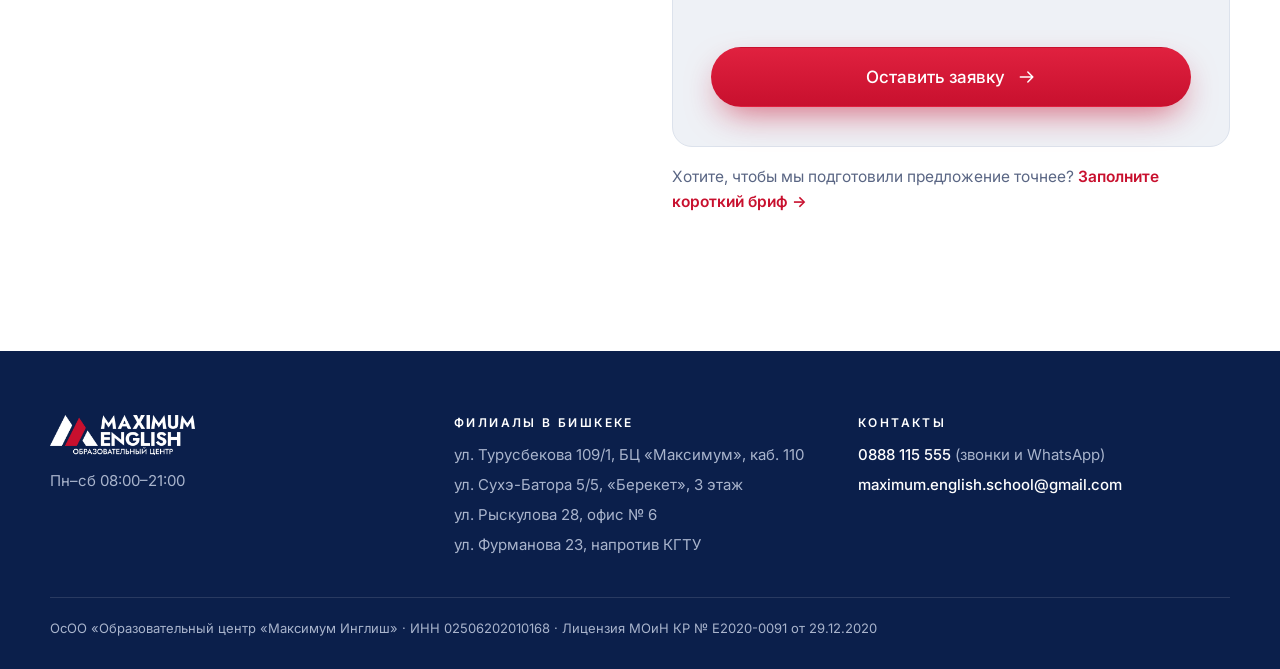
==== commit 918a6b28: "Телефоны на корп. странице: везде 0888 115 555 (Самара) Co-Authored-By: Claude Opus 5.5 <noreply@ant" ====
--- a/index.html
+++ b/index.html
@@ -285,8 +285,7 @@
         <a class="btn btn-red" href="#apply">Оставить заявку <svg><use href="#arr"/></svg></a>
         <div class="live"><span>Ответим в течение <b>рабочего дня</b></span></div>
         <span class="caps k2">Или позвоните нам</span>
-        <a class="tel" href="tel:+996556889889">0556 889 889 <span>звонки и WhatsApp</span></a>
-        <a class="tel" href="tel:+996706889889">0706 889 889 <span>пн–сб 08:00–21:00</span></a>
+        <a class="tel" href="tel:+996888115555">0888 115 555 <span>звонки и WhatsApp</span></a>
       </div>
     </div>
   </div>
@@ -360,8 +359,7 @@
       <div>
         <h4>Контакты</h4>
         <ul>
-          <li><a href="tel:+996556889889">0556 889 889</a> (звонки и WhatsApp)</li>
-          <li><a href="tel:+996706889889">0706 889 889</a></li>
+          <li><a href="tel:+996888115555">0888 115 555</a> (звонки и WhatsApp)</li>
           <li><a href="mailto:maximum.english.school@gmail.com">maximum.english.school@gmail.com</a></li>
         </ul>
       </div>
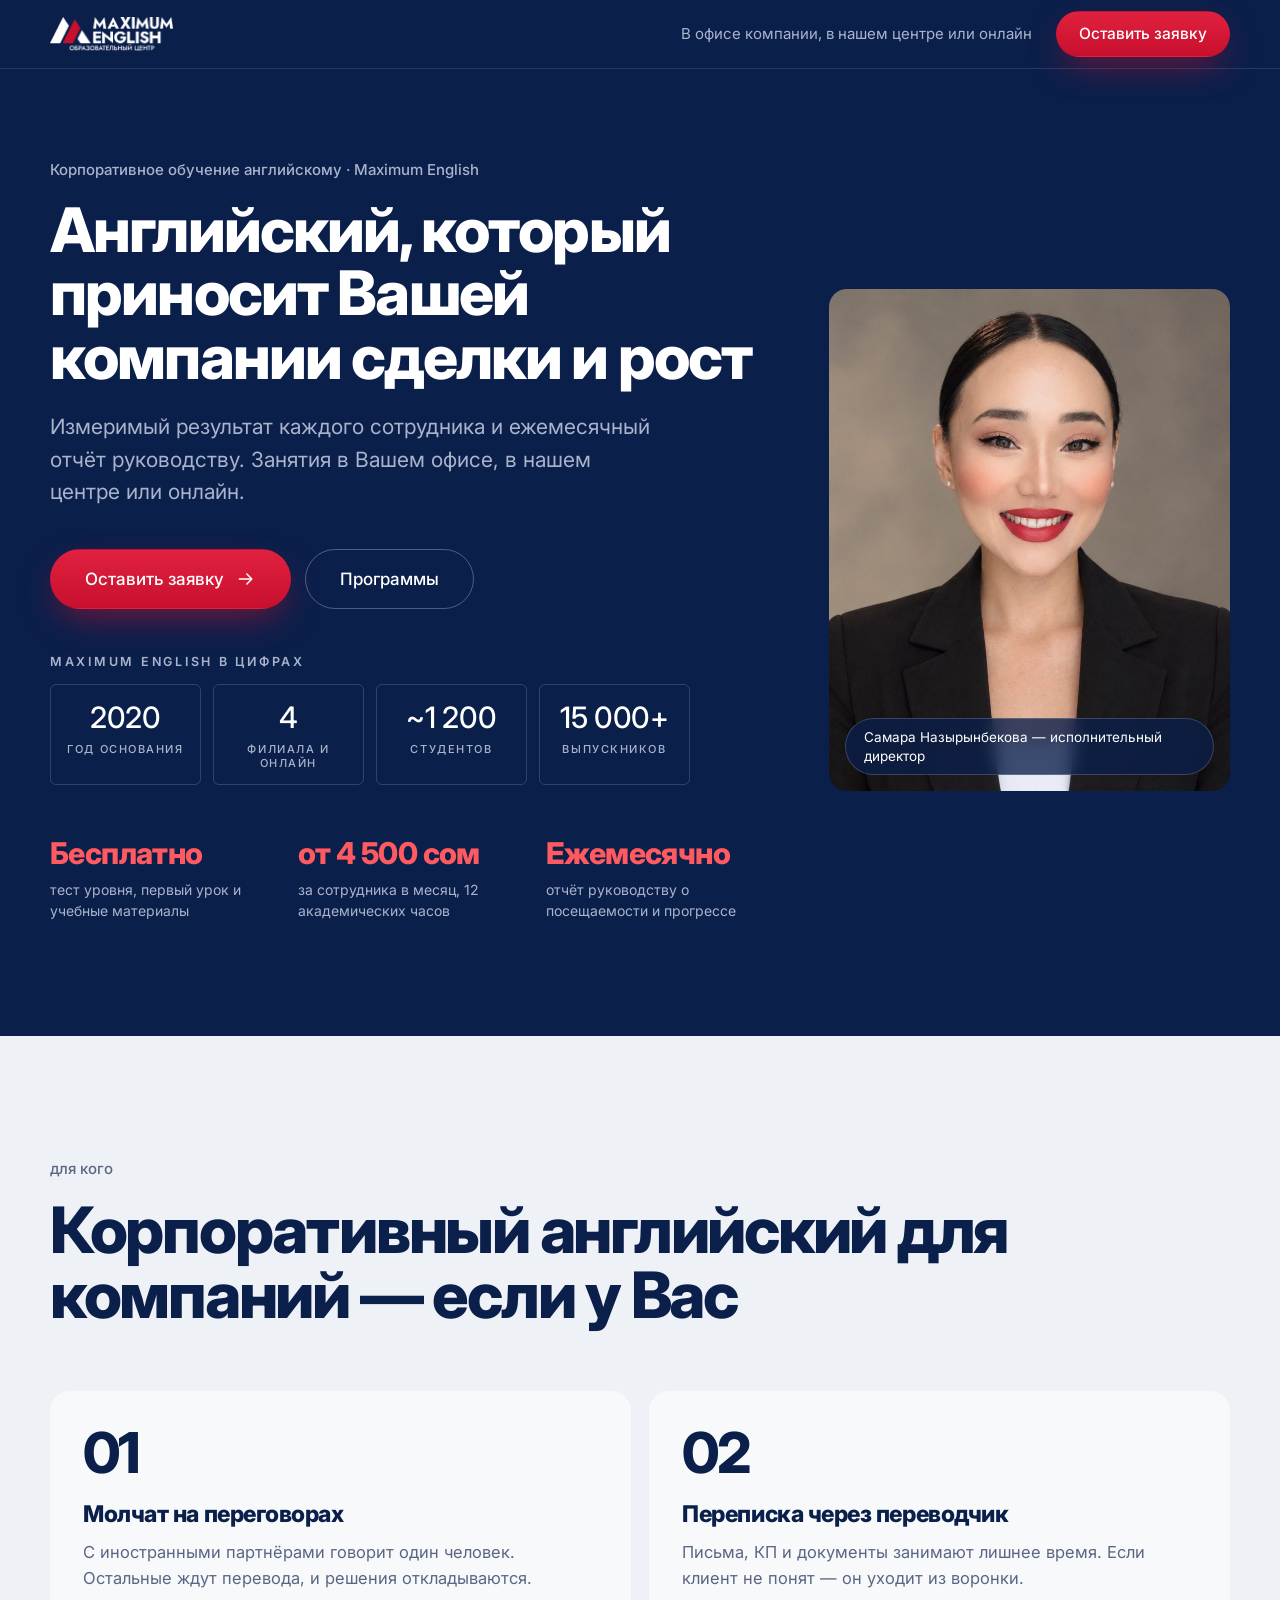
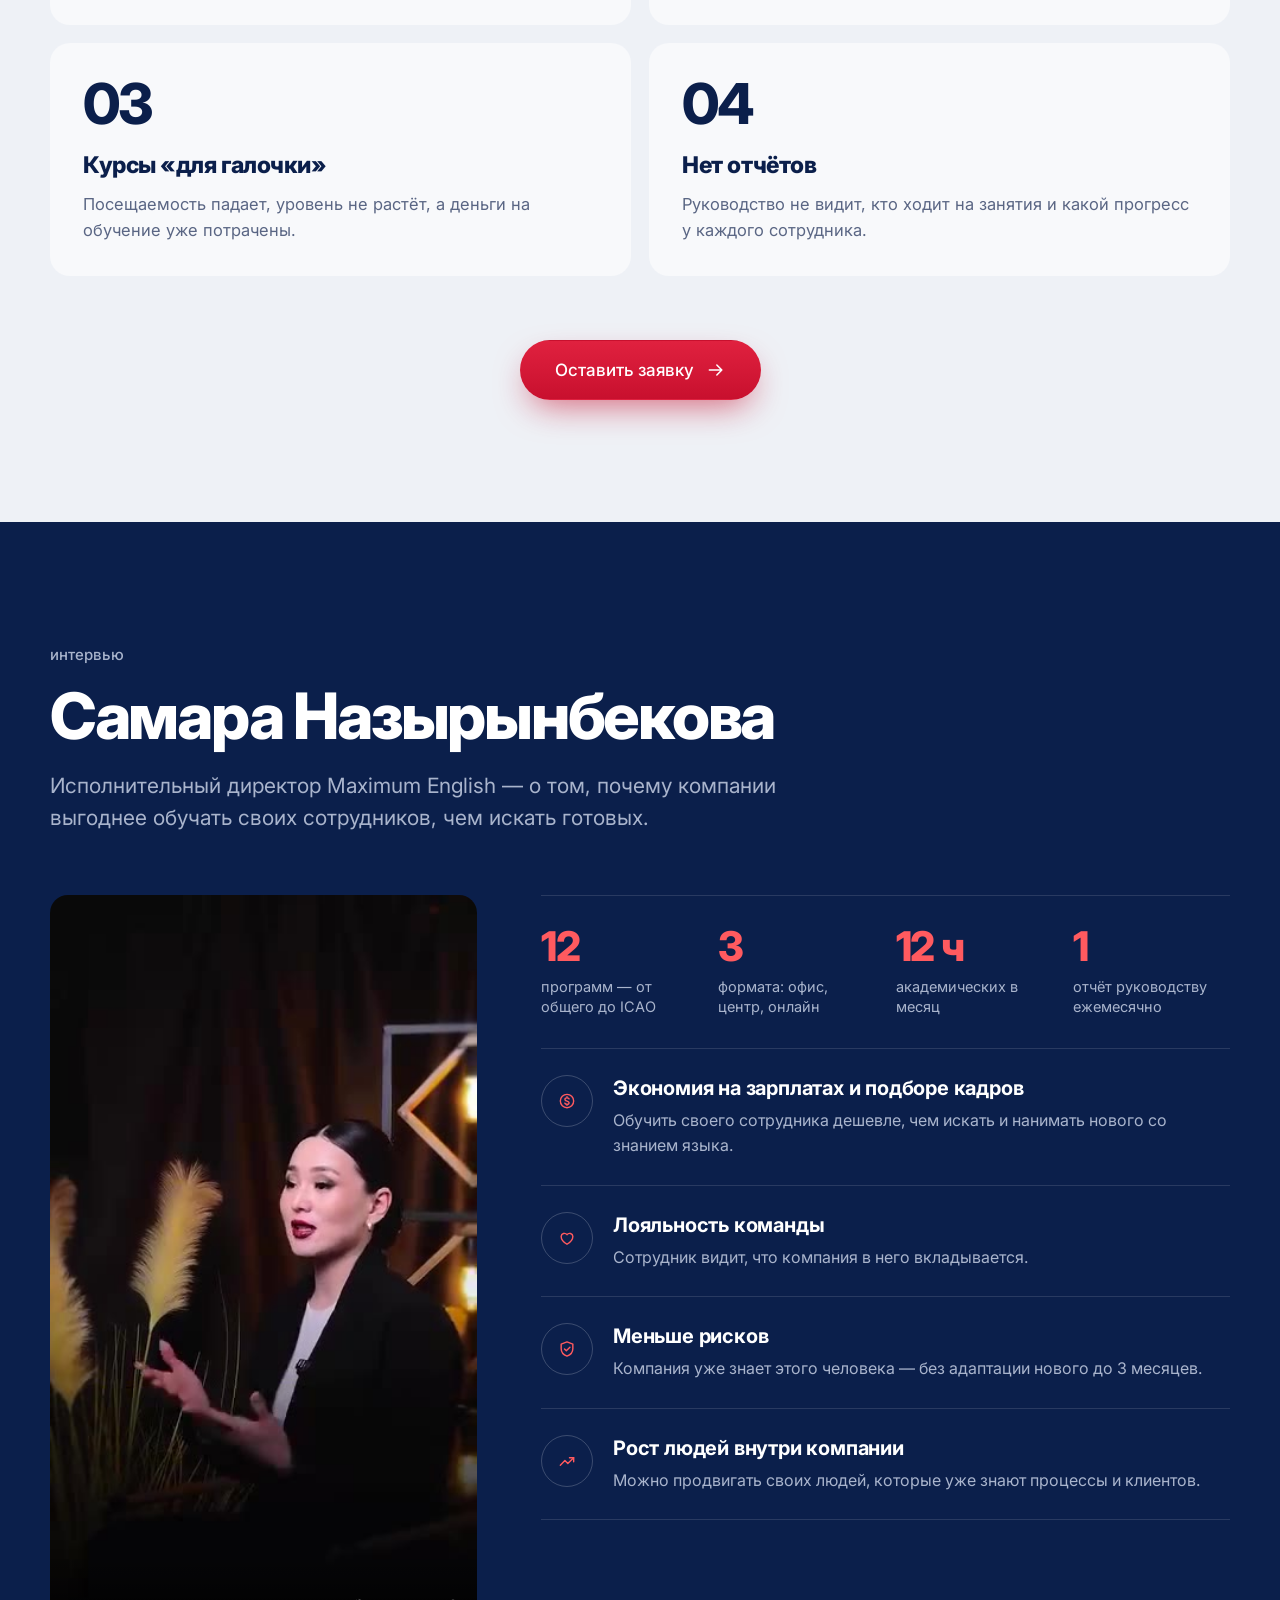
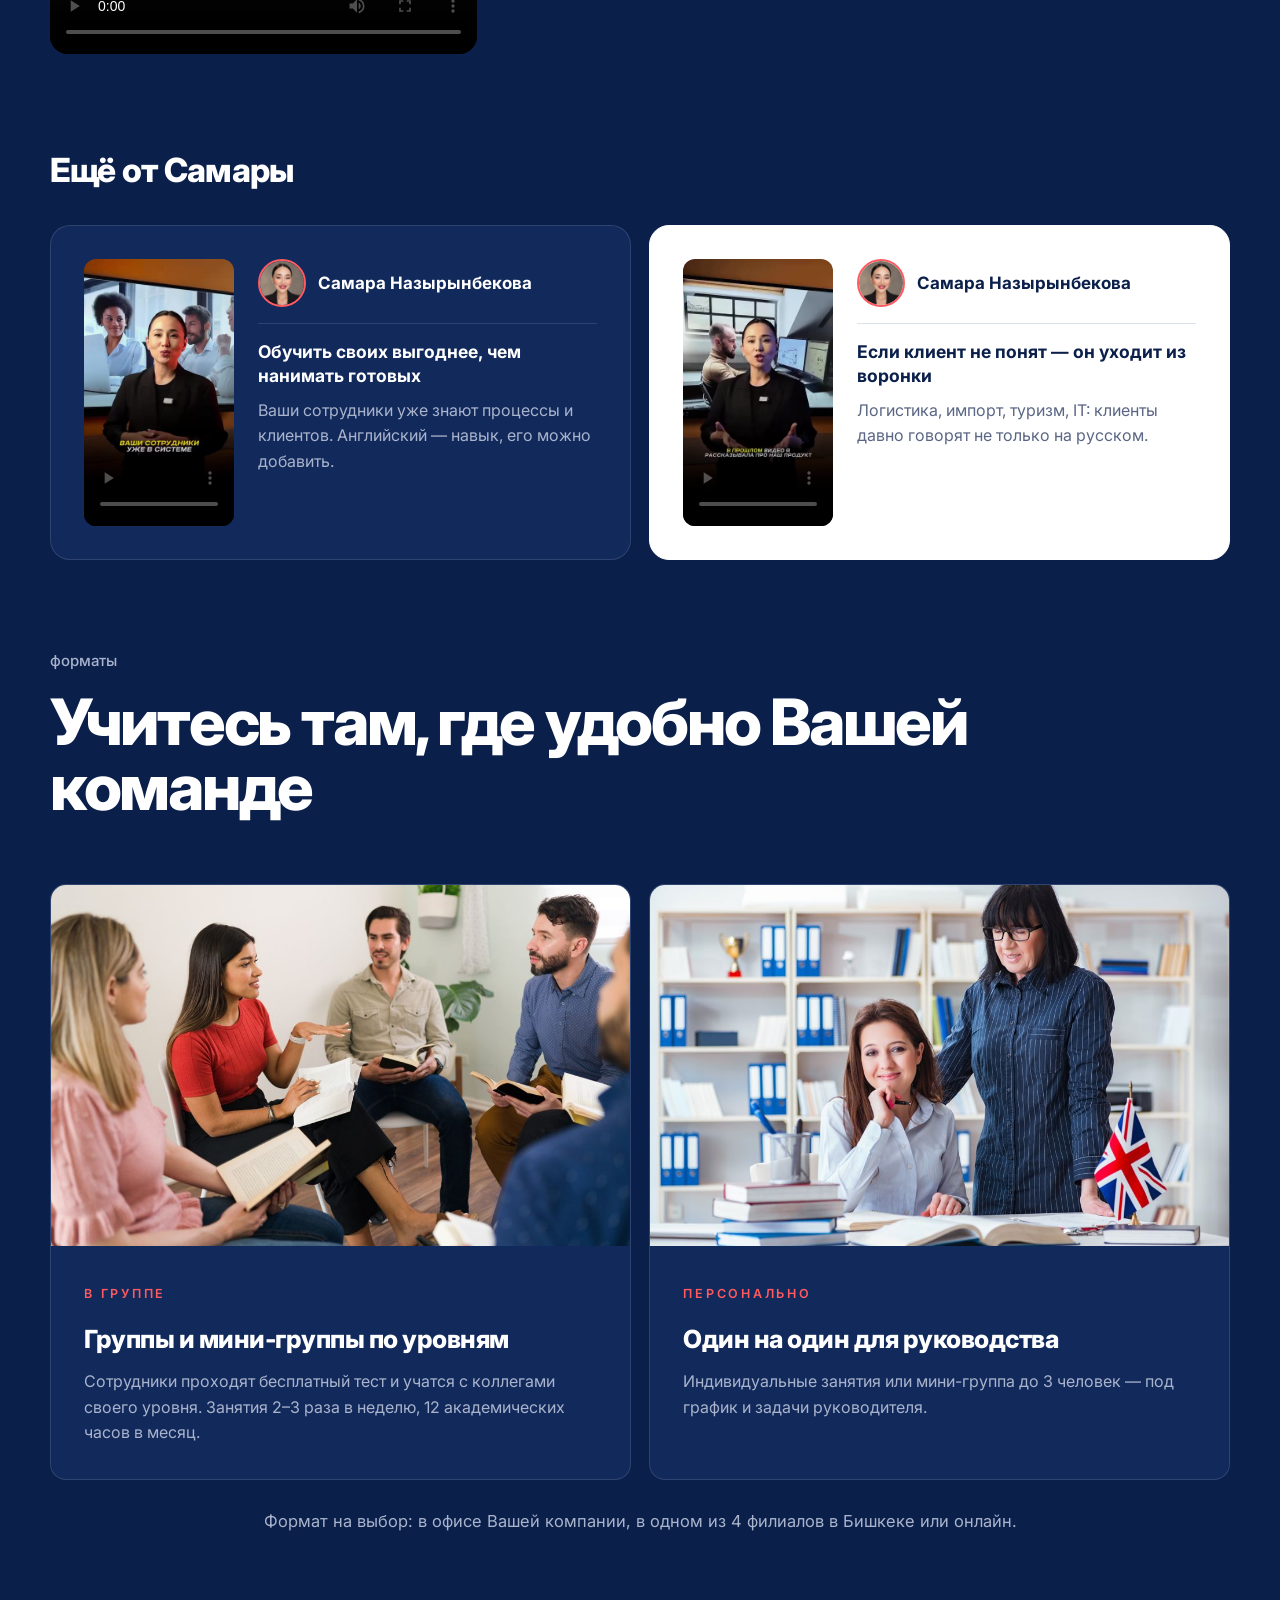
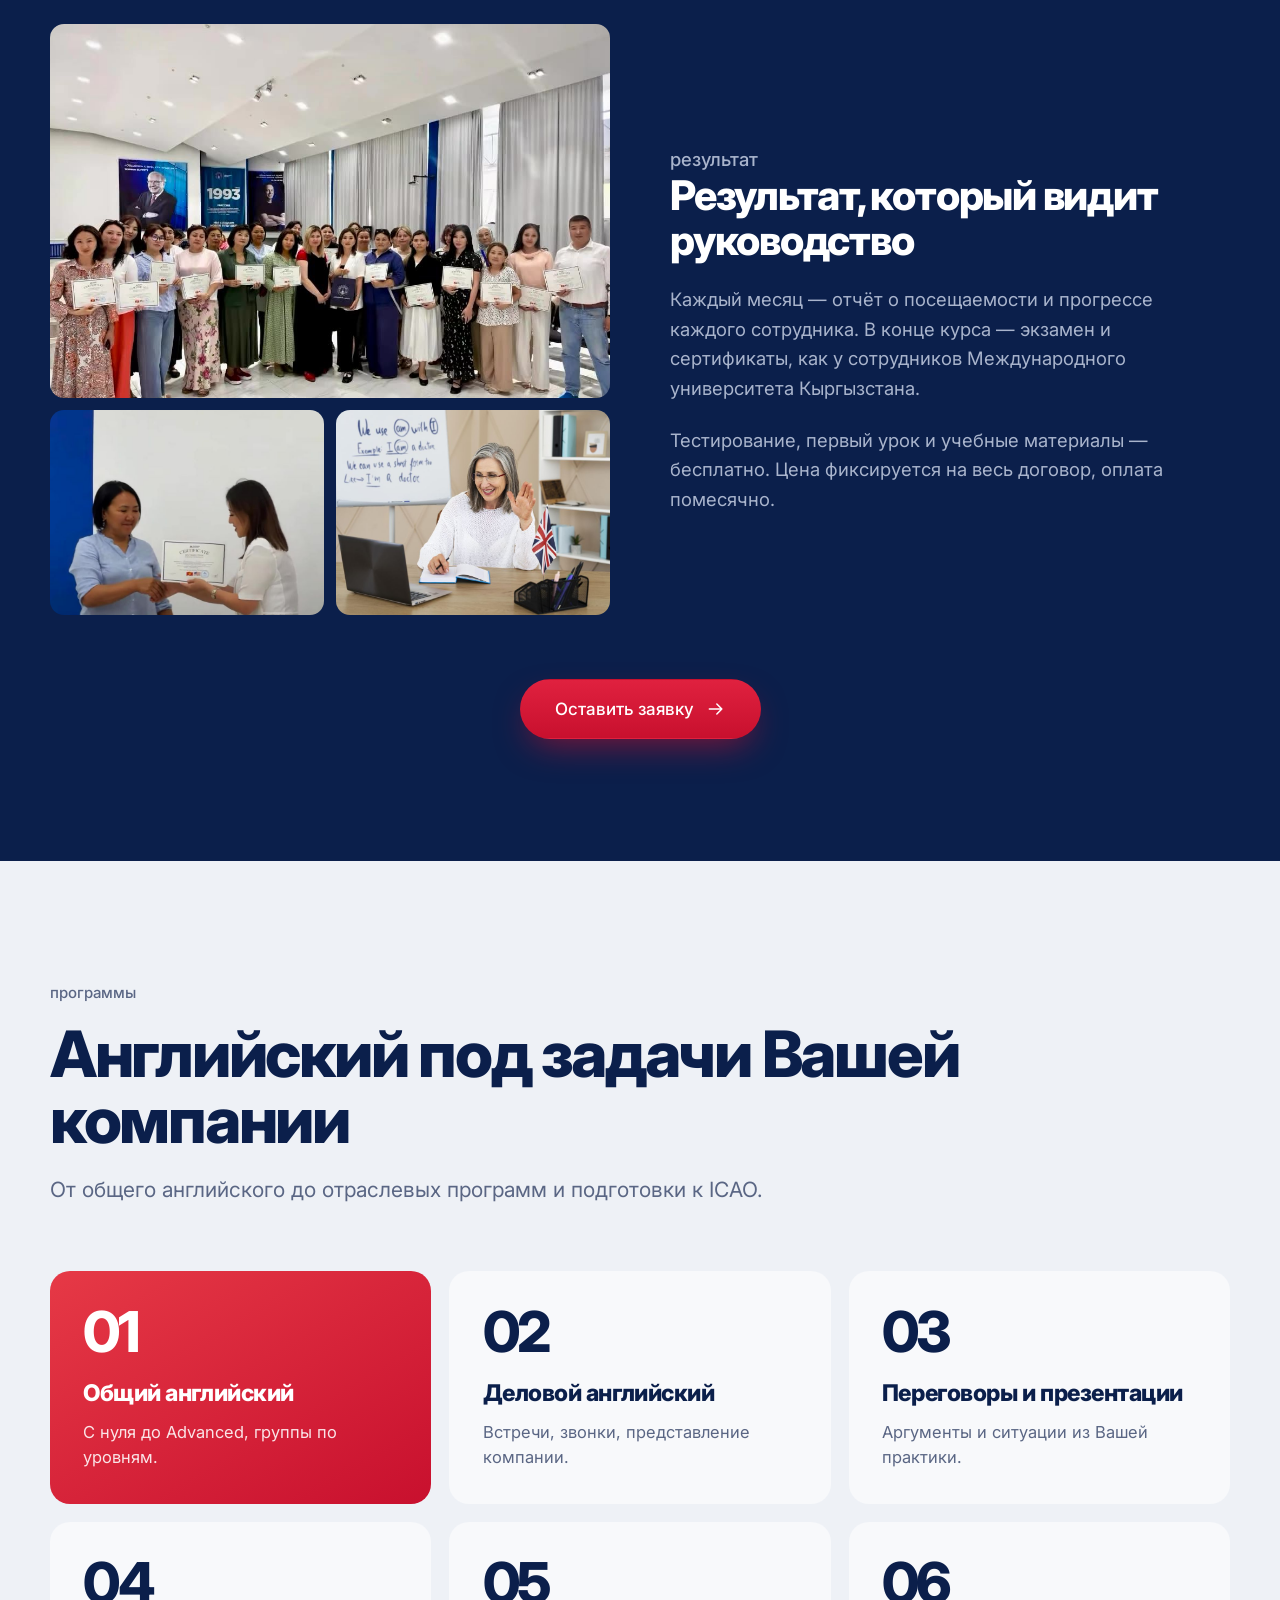
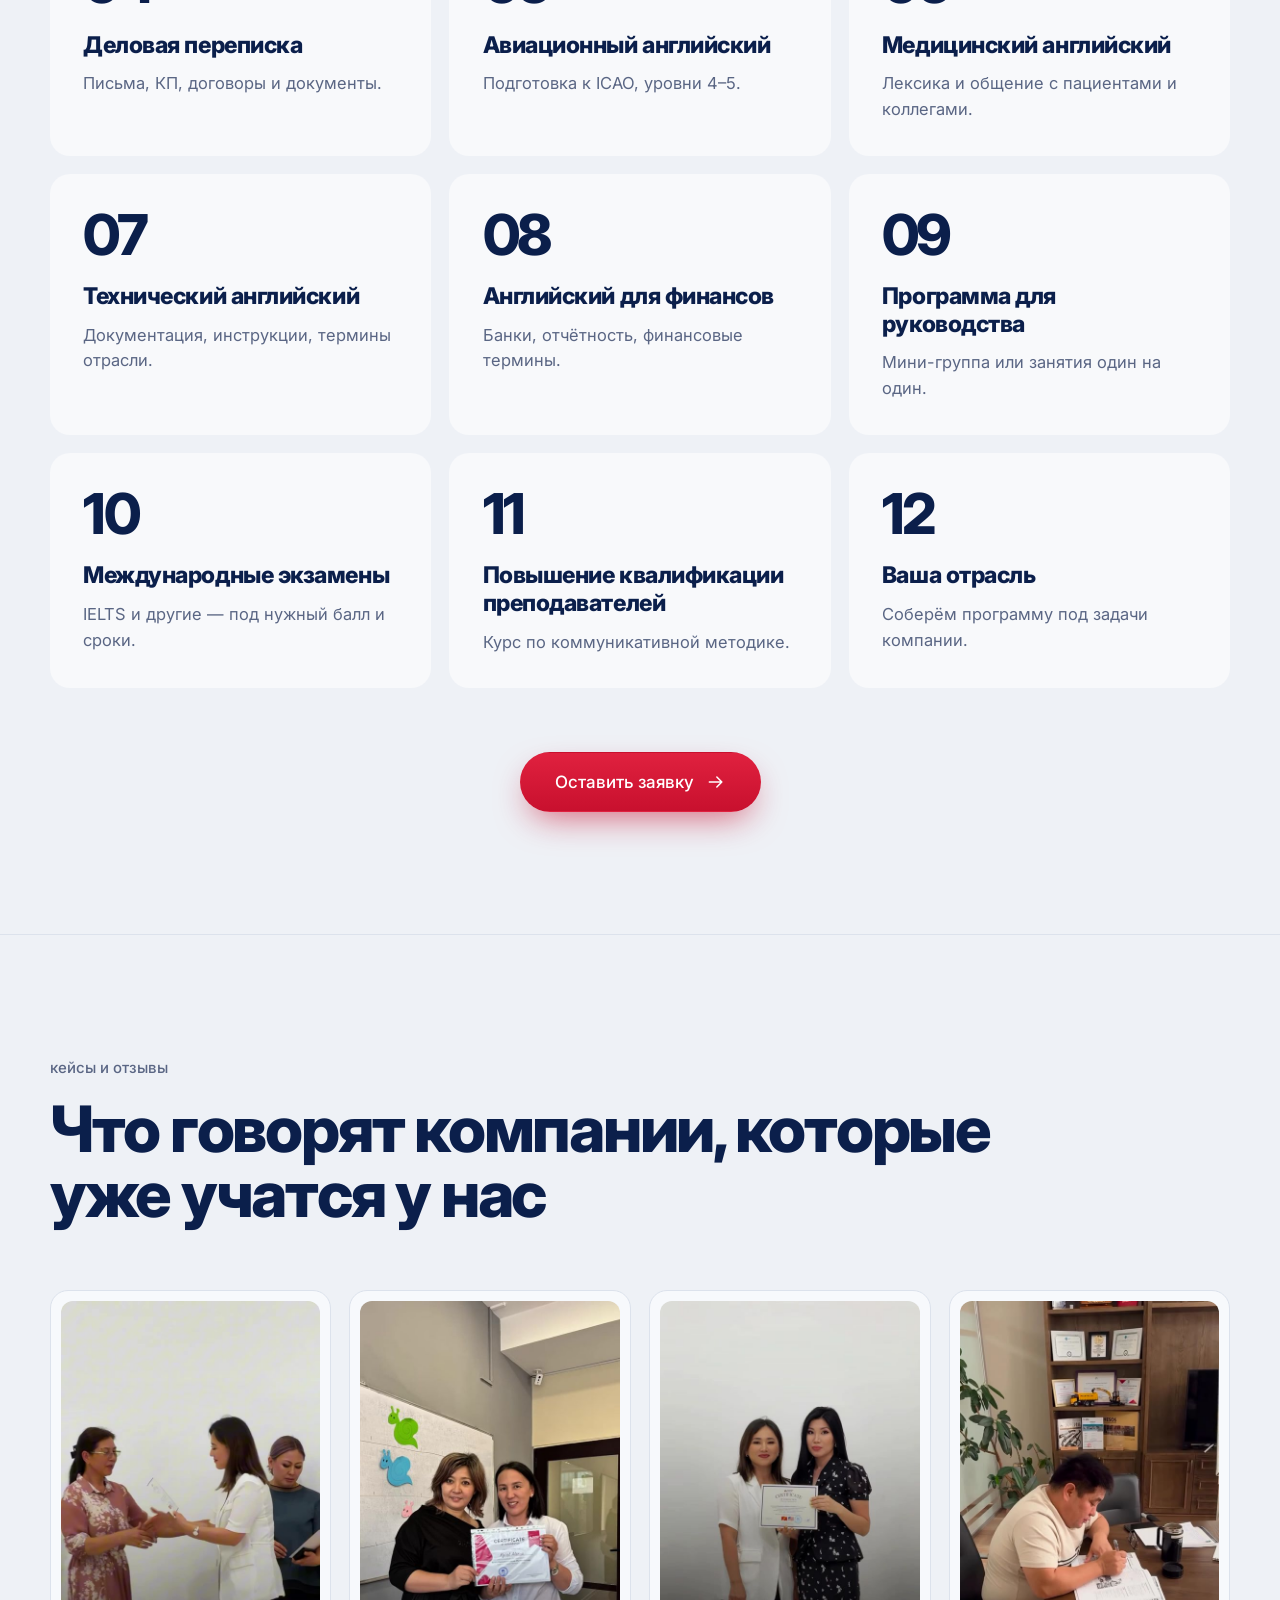
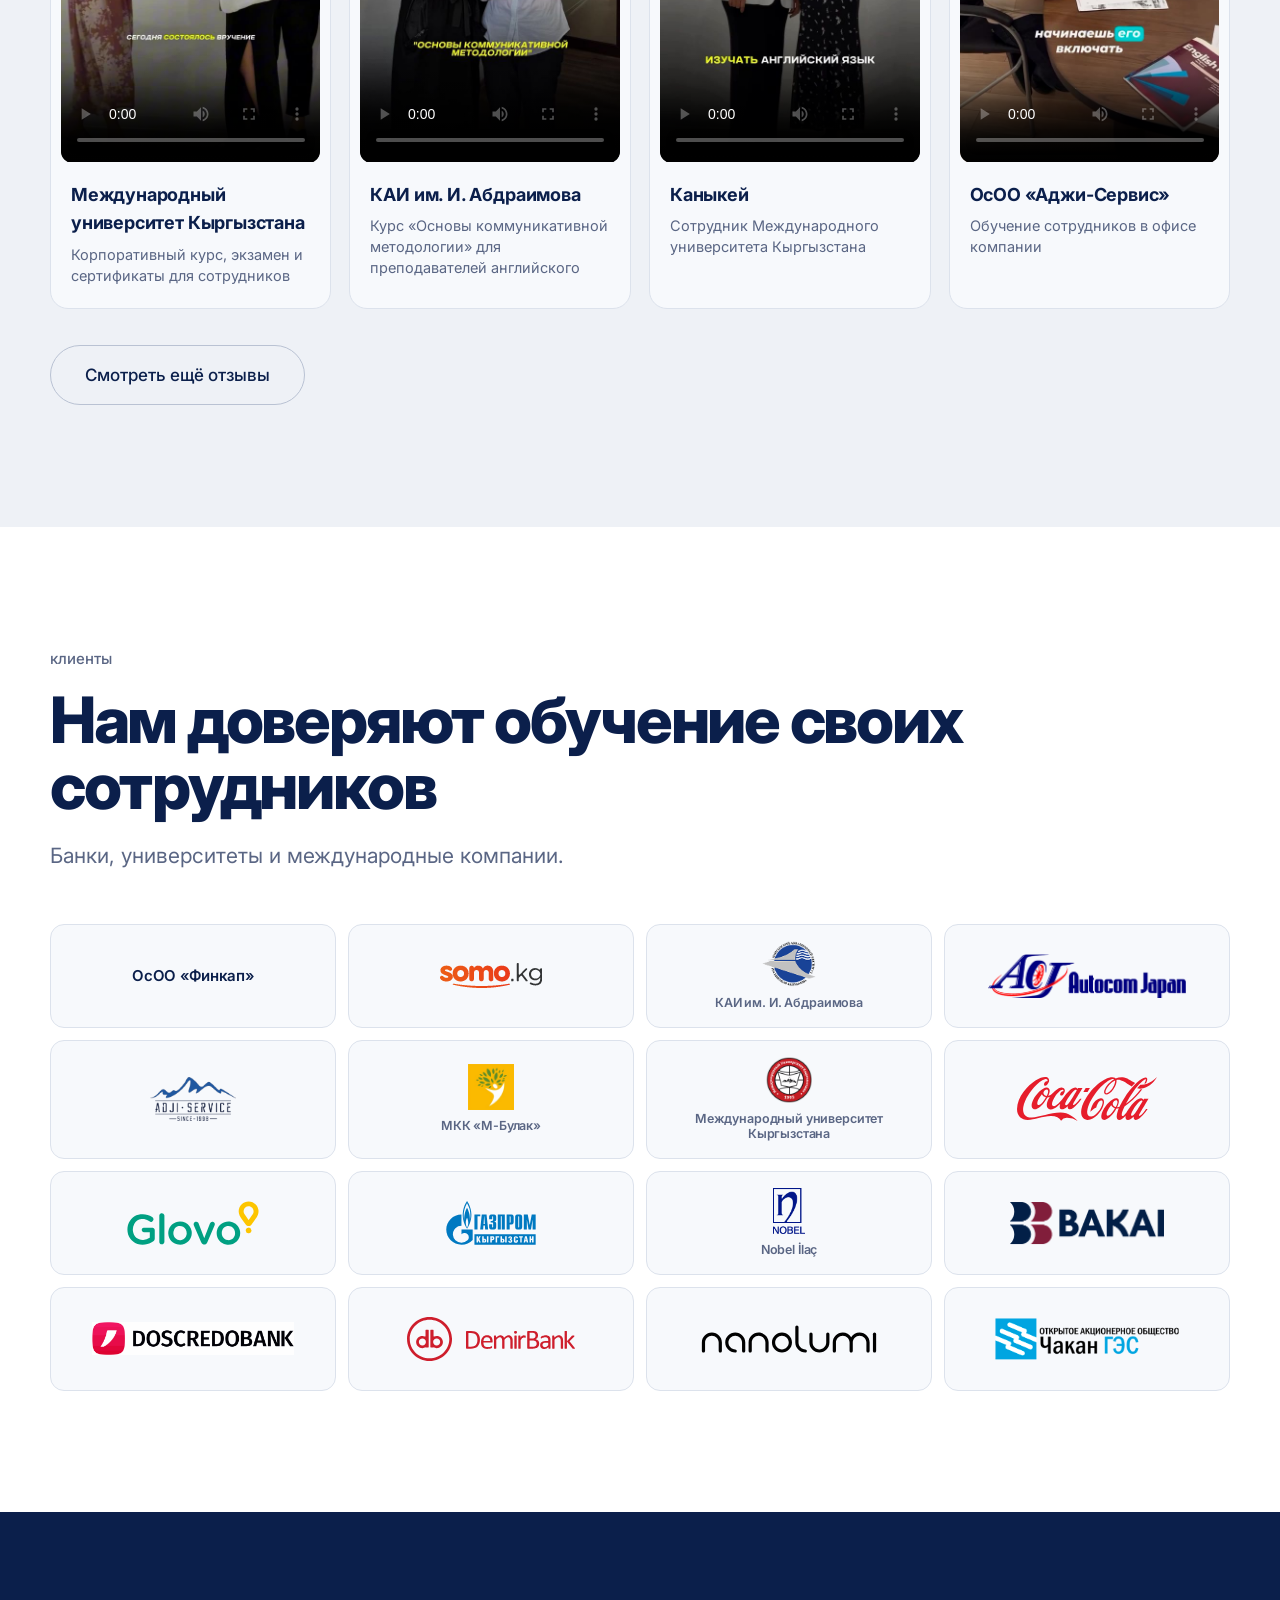
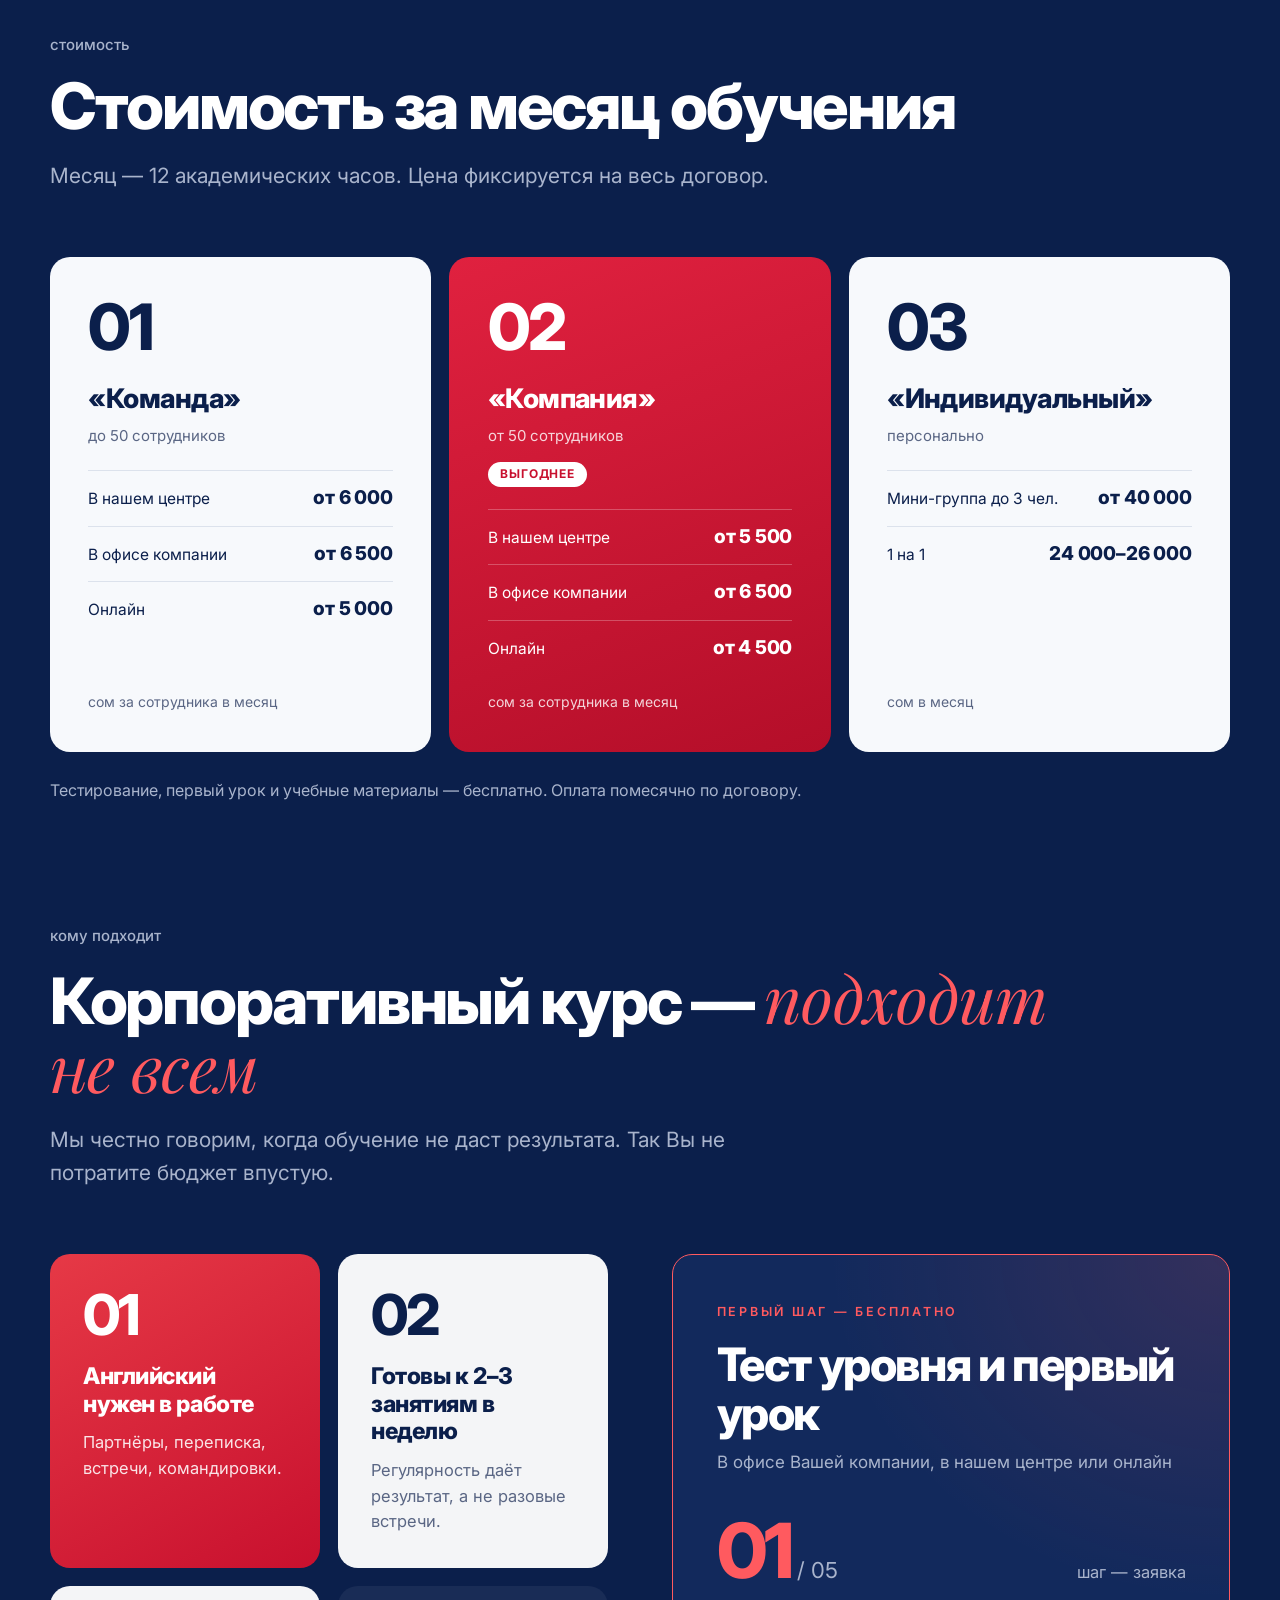
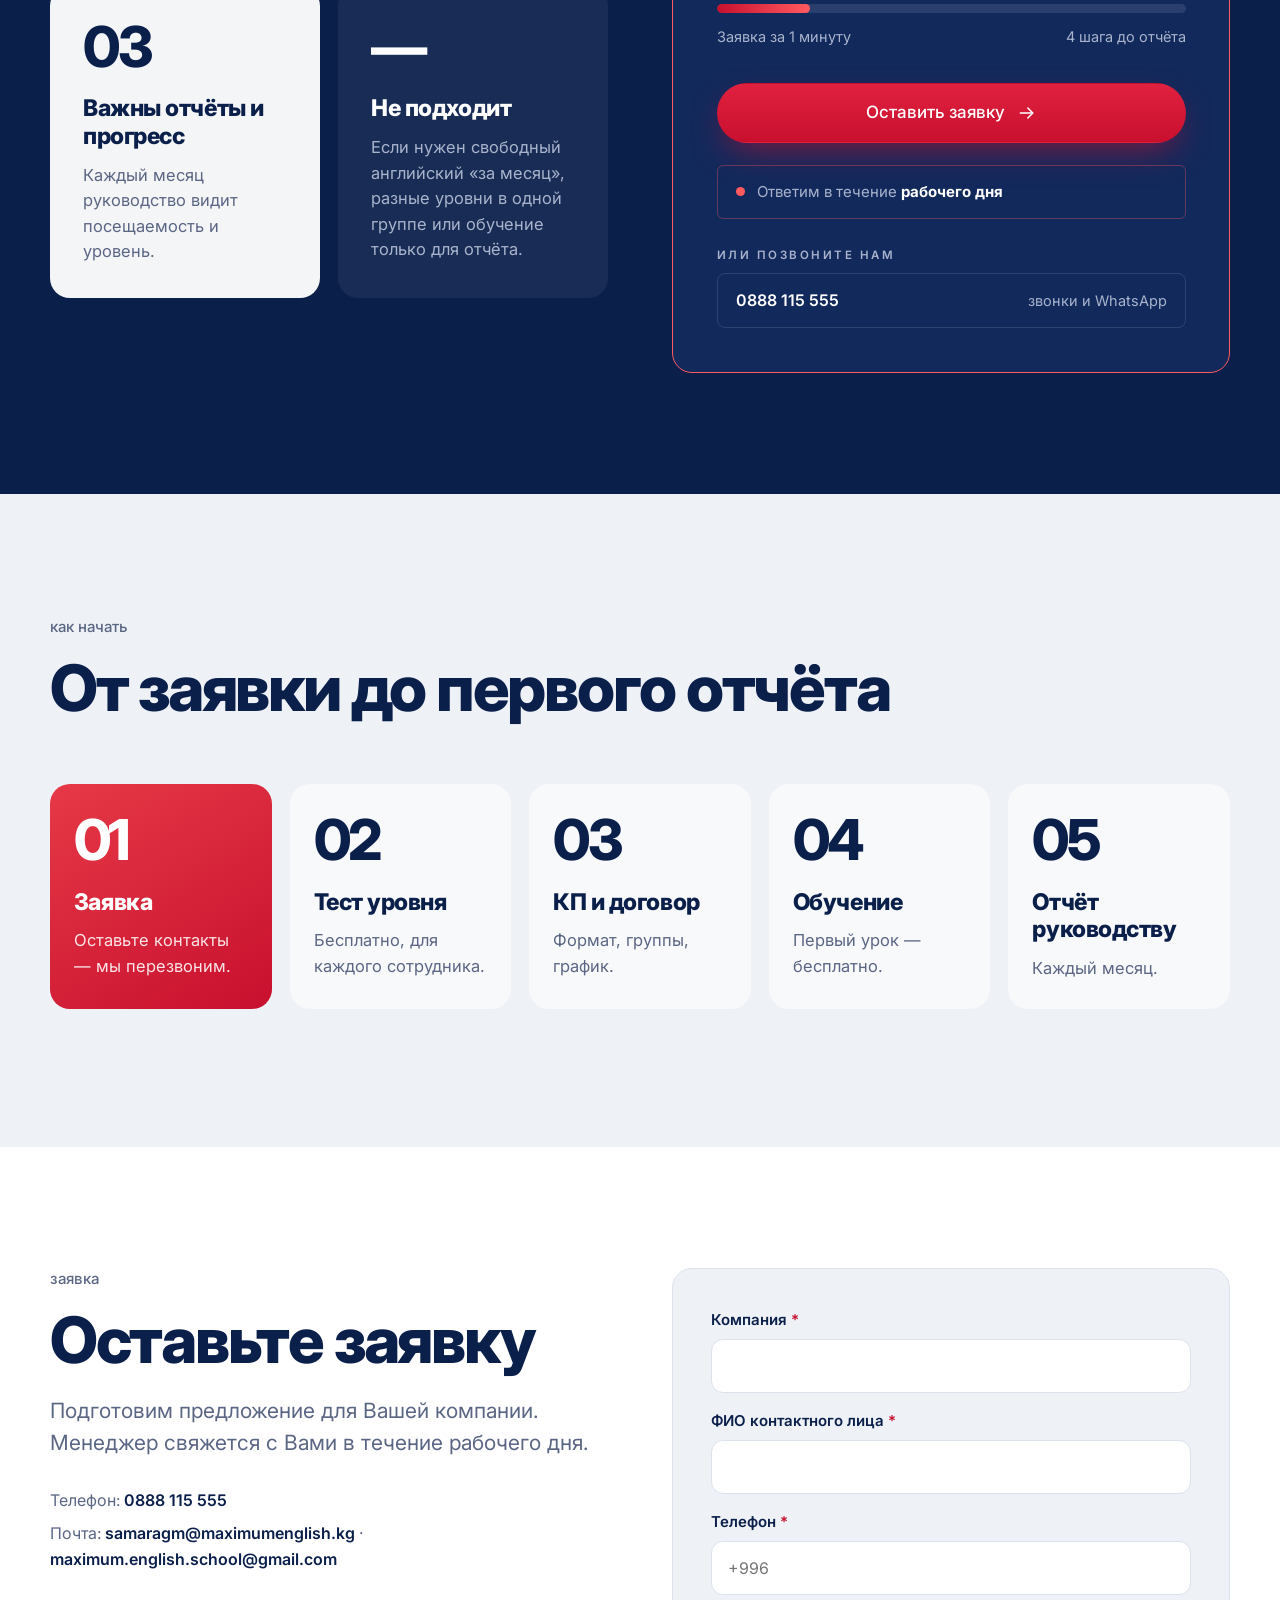
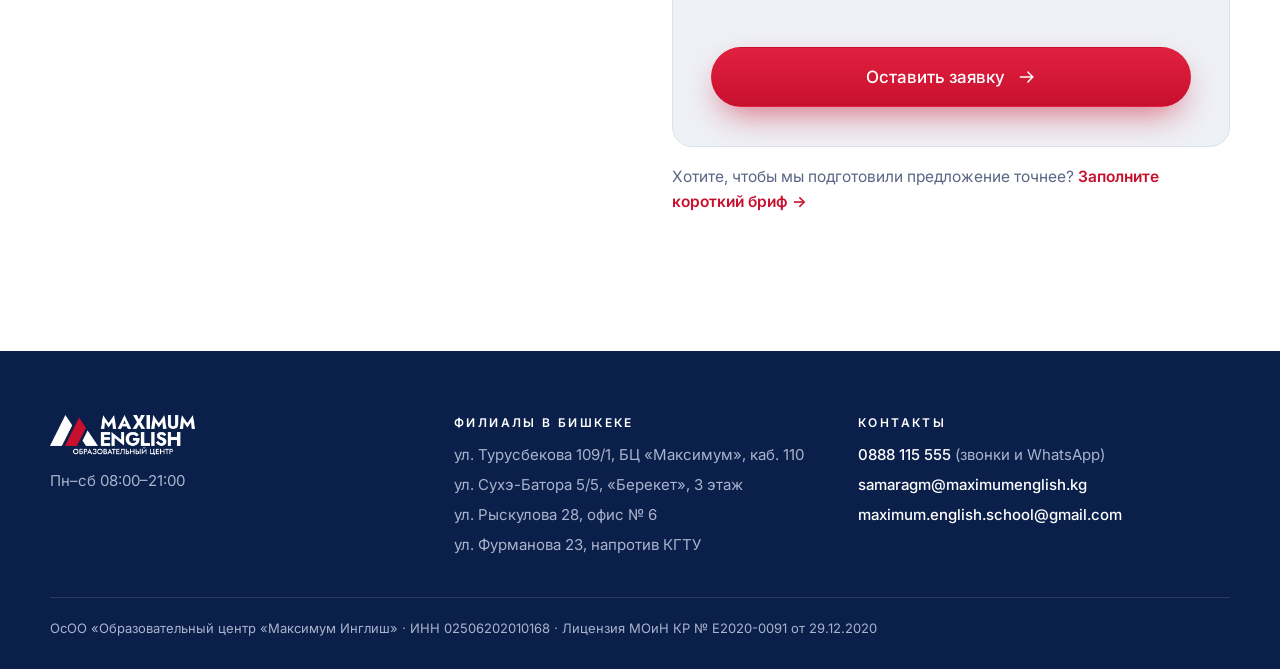
==== commit 6e60d907: "Корп. страница: почта Самары + почта школы Co-Authored-By: Claude Opus 5.5 <noreply@anthropic.com>" ====
--- a/index.html
+++ b/index.html
@@ -316,7 +316,7 @@
       <!-- Контакты: A Компания.md (A4) -->
       <div class="contacts">
         <span>Телефон: <a href="tel:+996888115555">0888 115 555</a></span>
-        <span>Почта: <a href="mailto:maximum.english.school@gmail.com">maximum.english.school@gmail.com</a></span>
+        <span>Почта: <a href="mailto:samaragm@maximumenglish.kg">samaragm@maximumenglish.kg</a> · <a href="mailto:maximum.english.school@gmail.com">maximum.english.school@gmail.com</a></span>
       </div>
     </div>
     <div>
@@ -360,6 +360,7 @@
         <h4>Контакты</h4>
         <ul>
           <li><a href="tel:+996888115555">0888 115 555</a> (звонки и WhatsApp)</li>
+          <li><a href="mailto:samaragm@maximumenglish.kg">samaragm@maximumenglish.kg</a></li>
           <li><a href="mailto:maximum.english.school@gmail.com">maximum.english.school@gmail.com</a></li>
         </ul>
       </div>
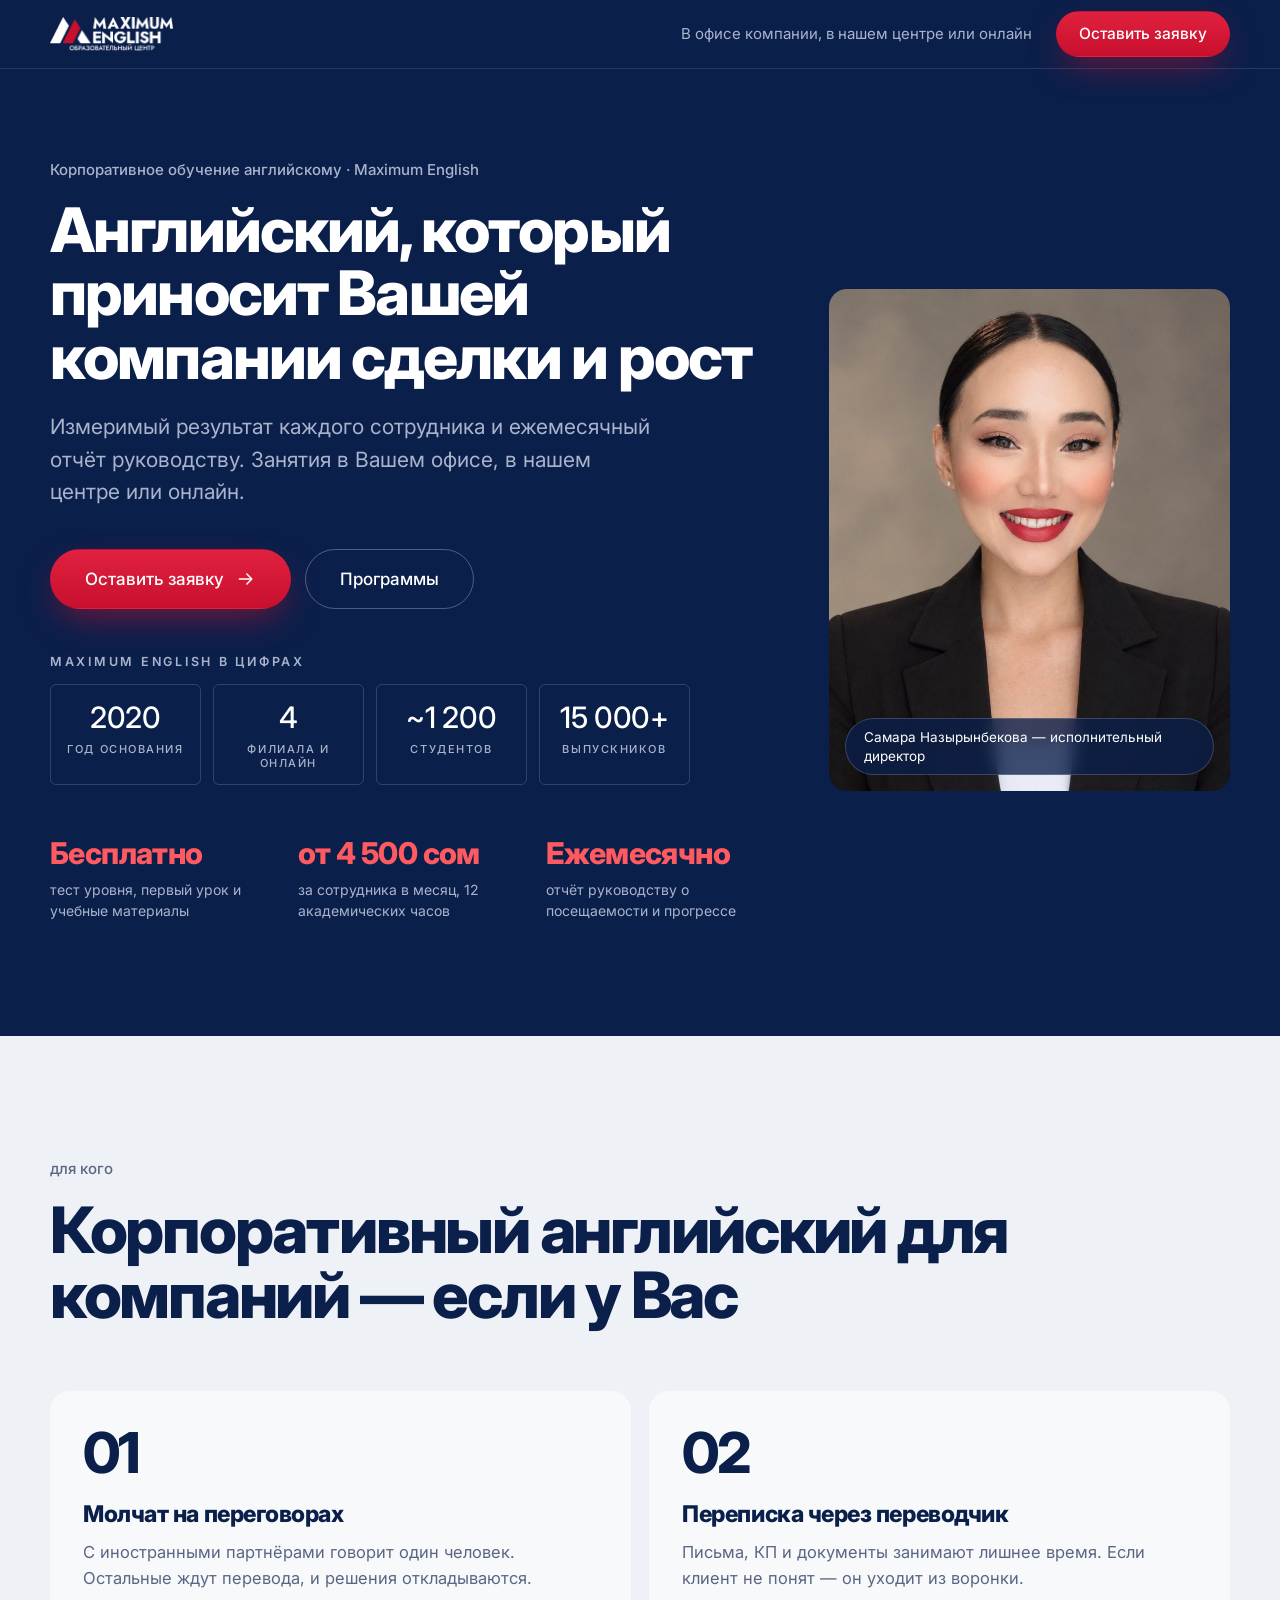
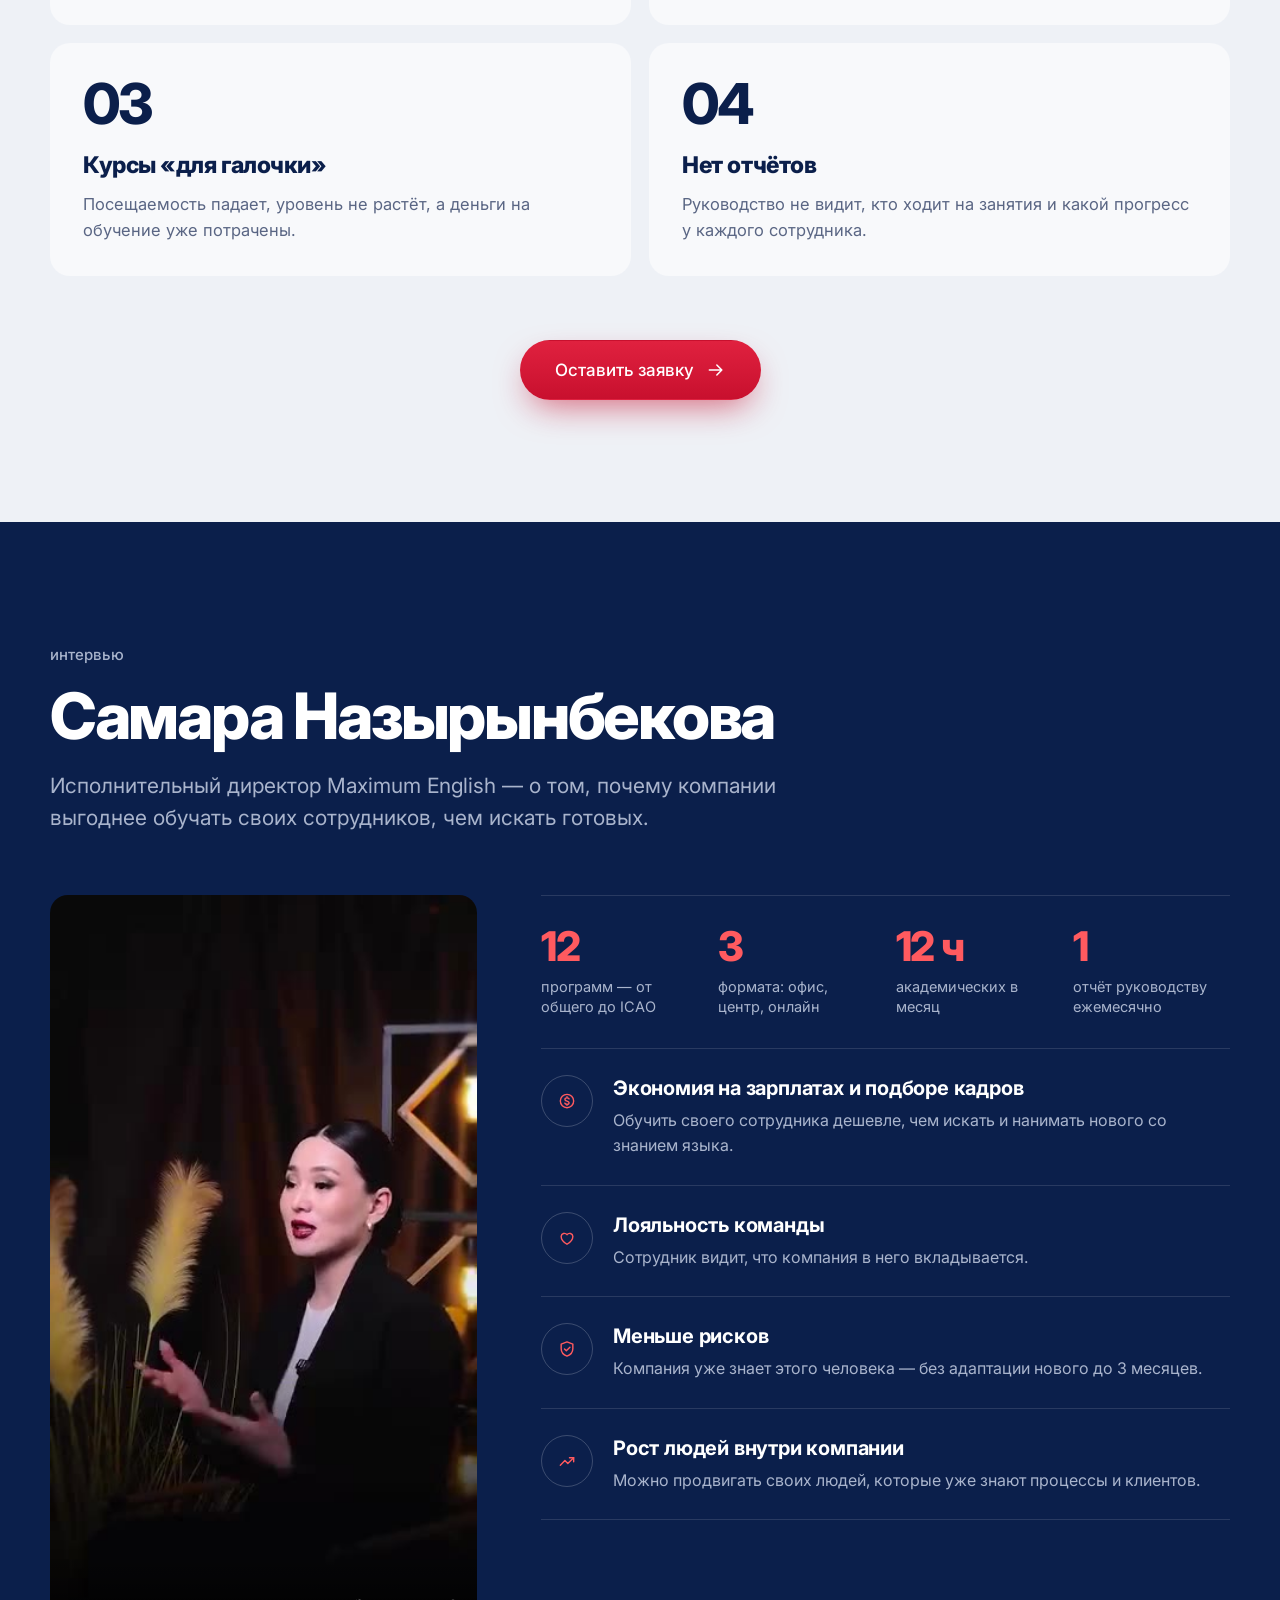
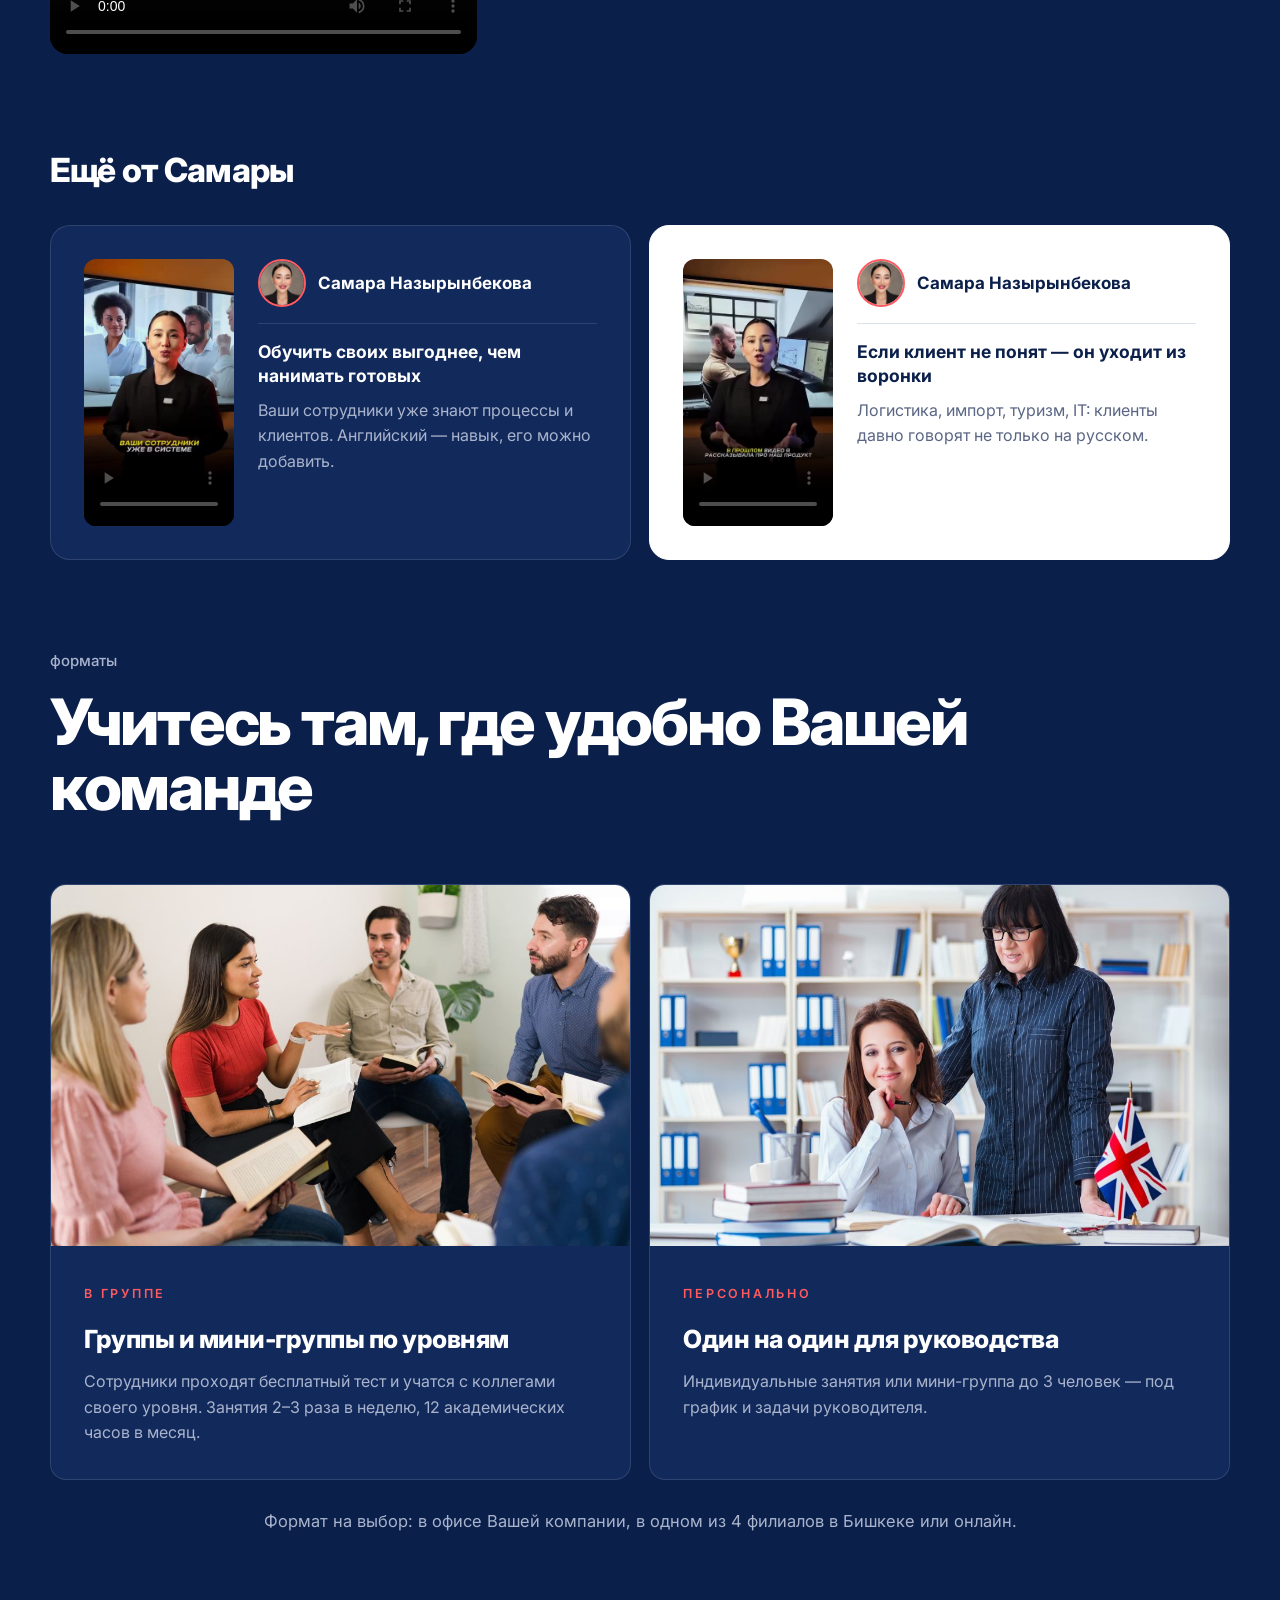
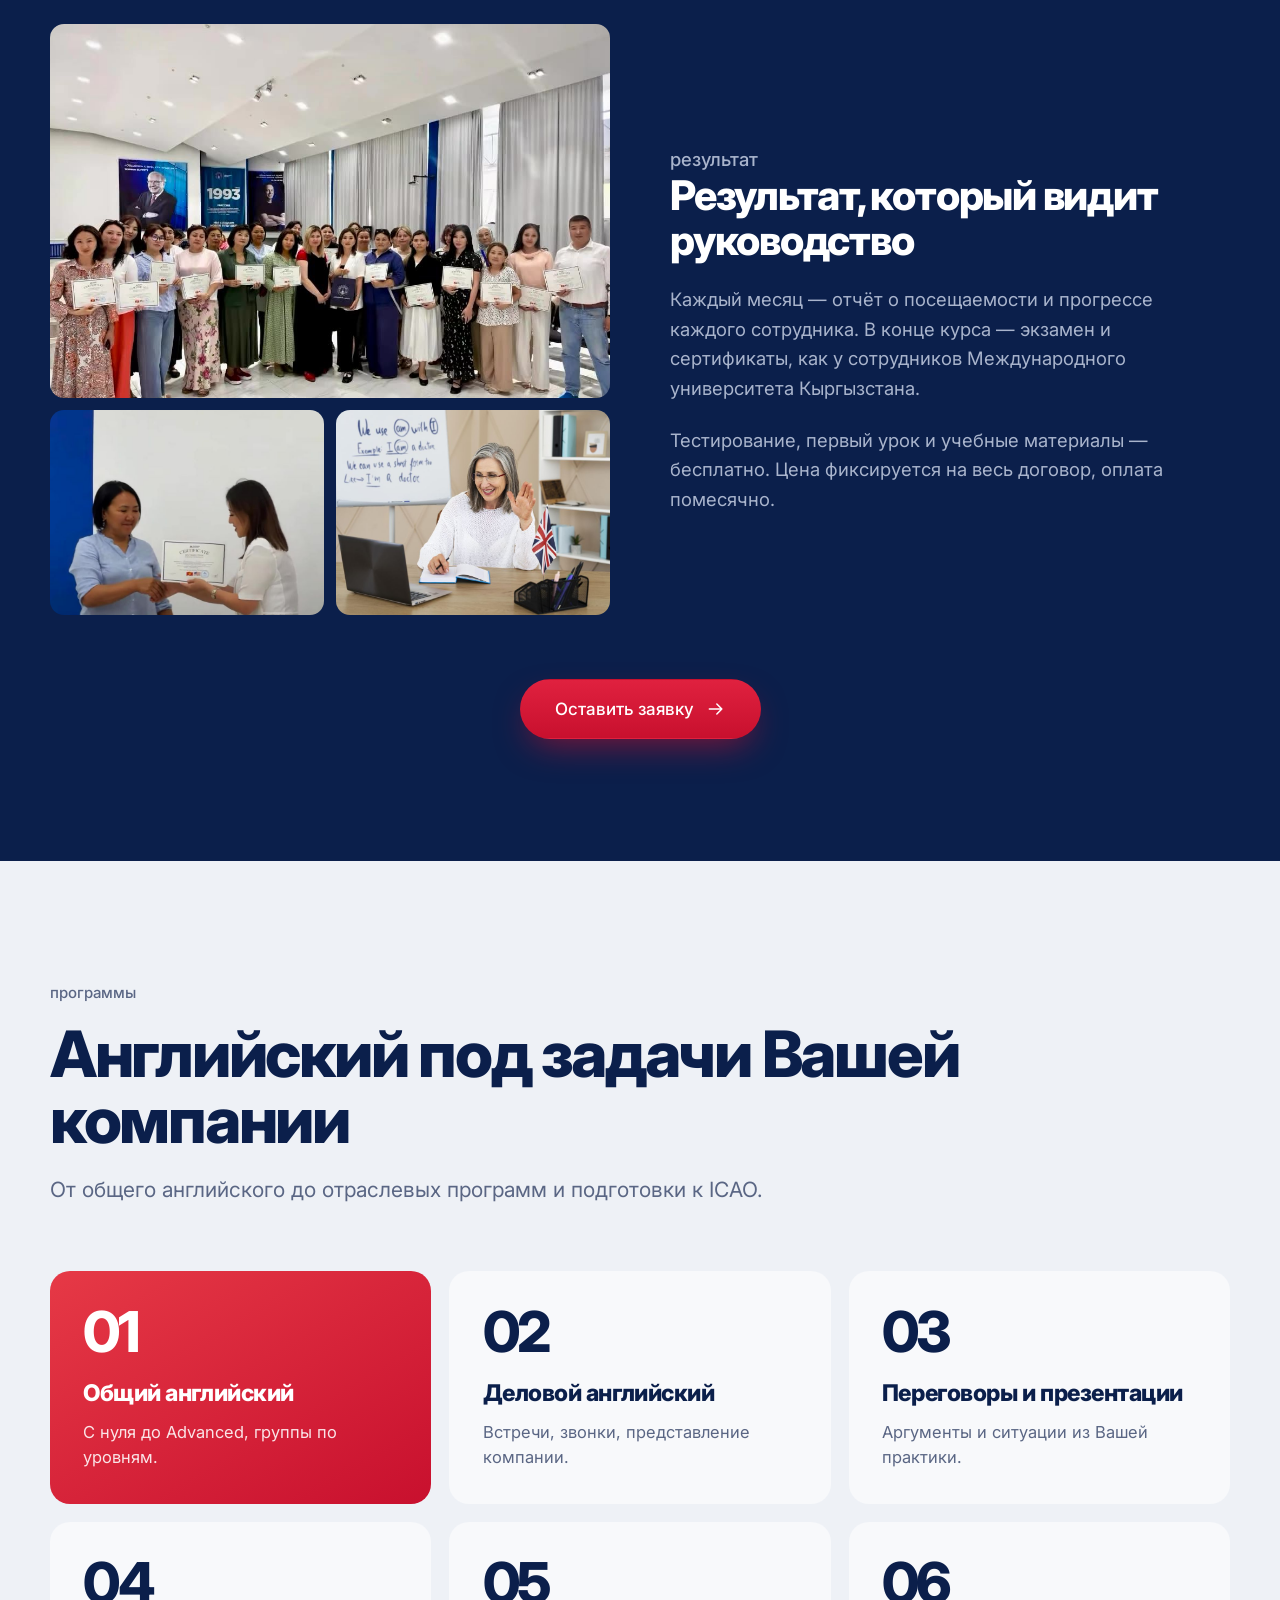
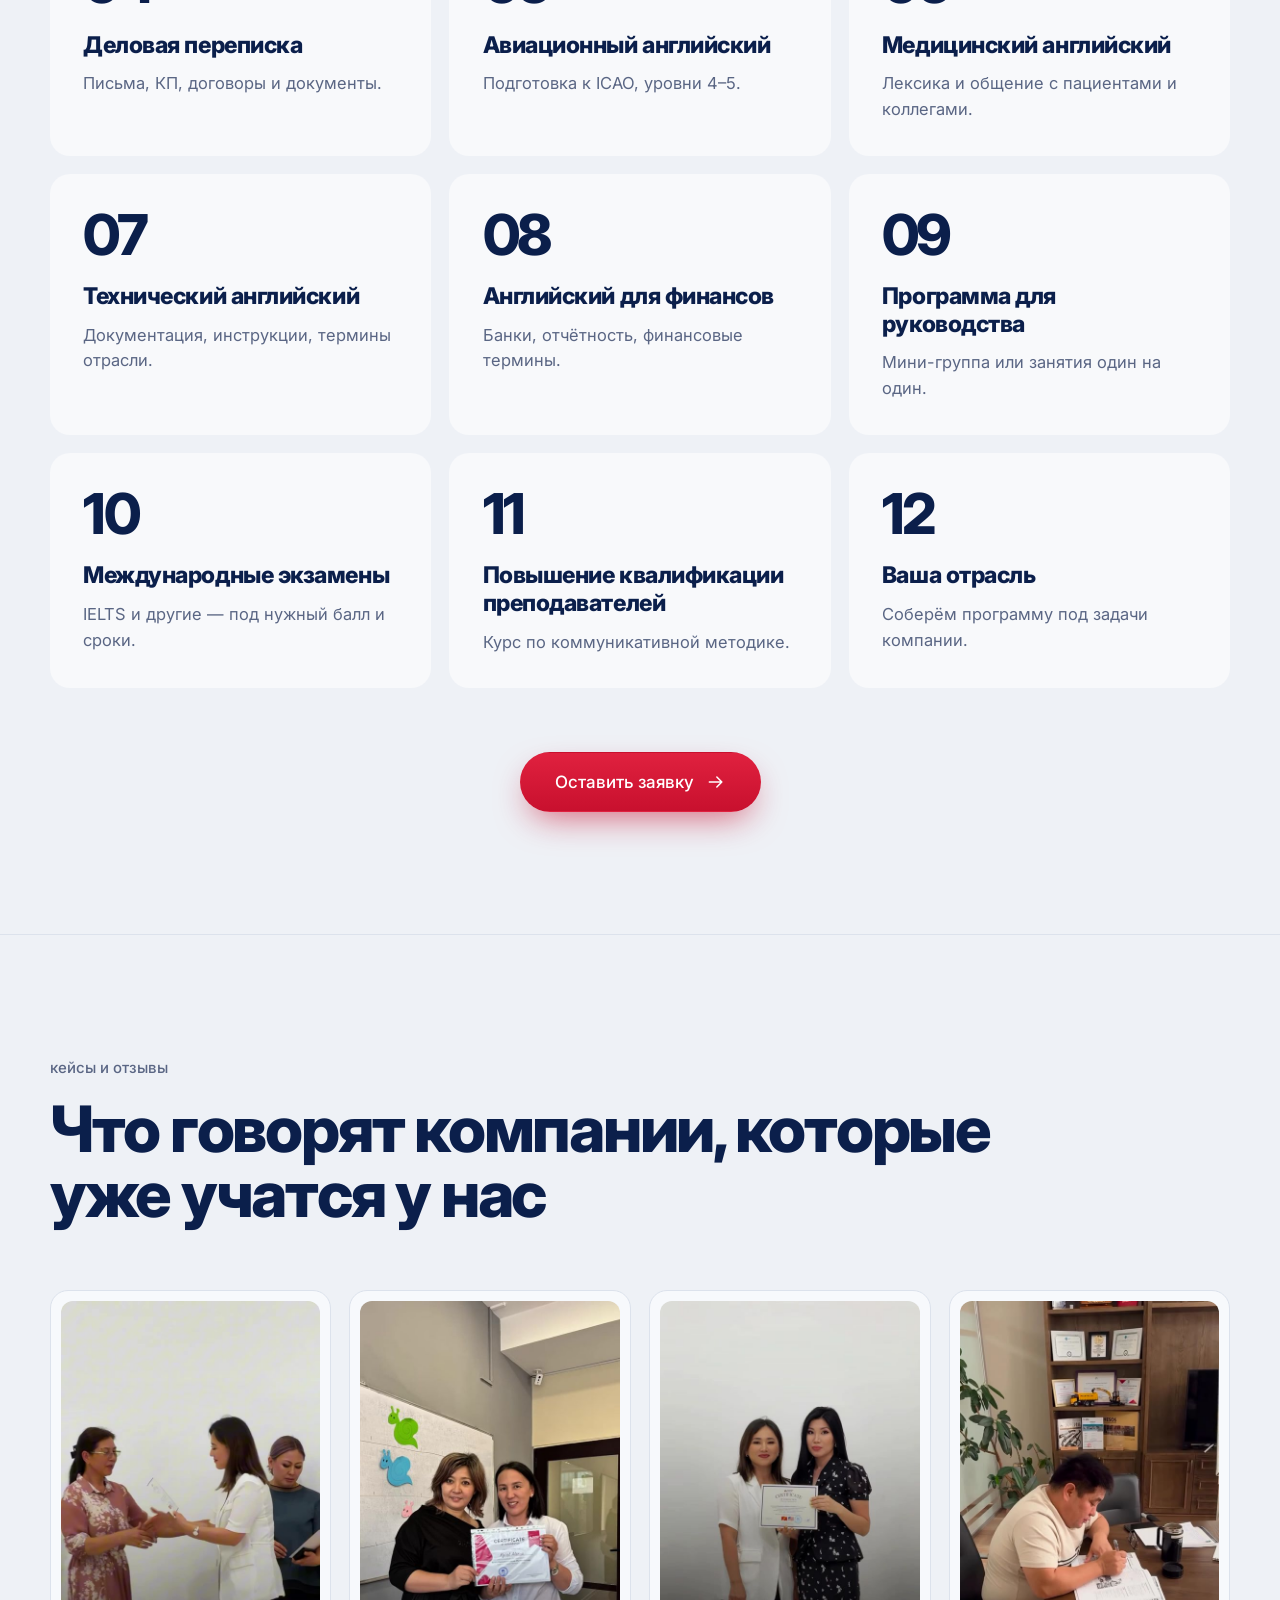
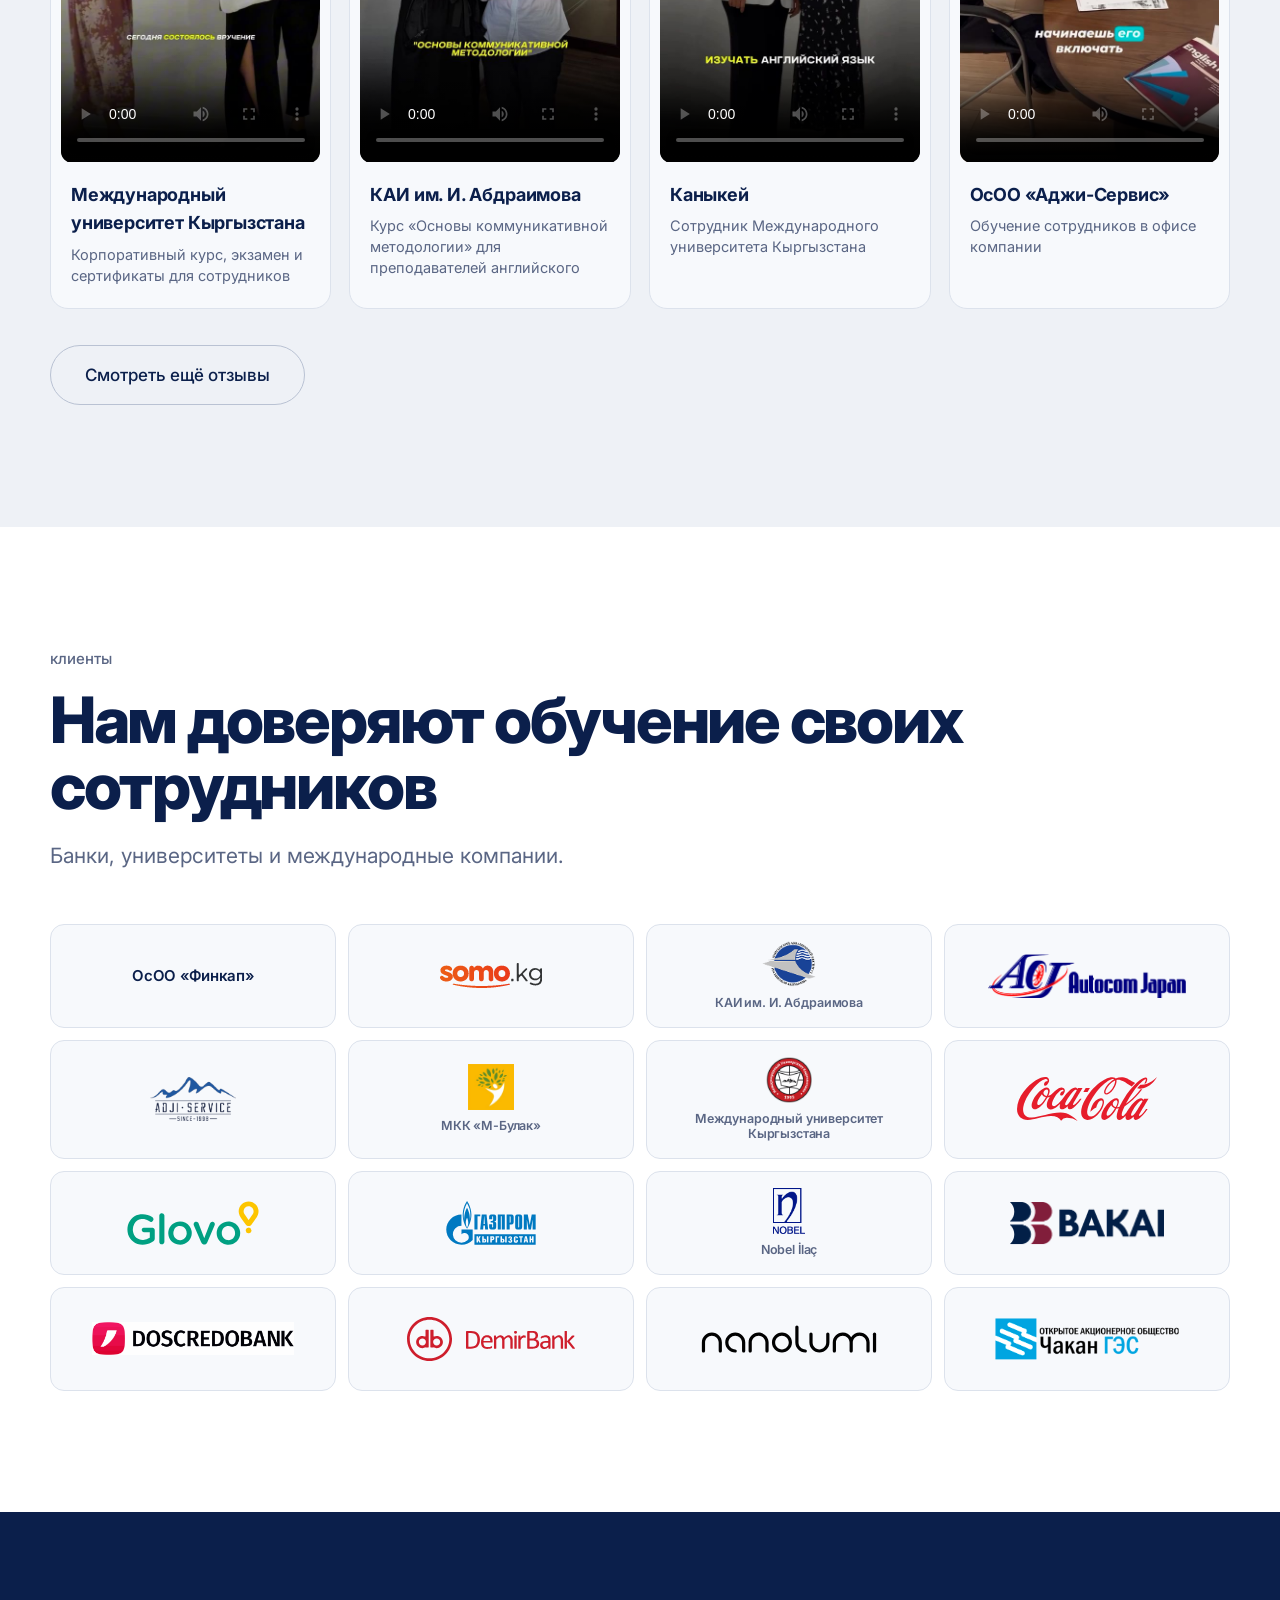
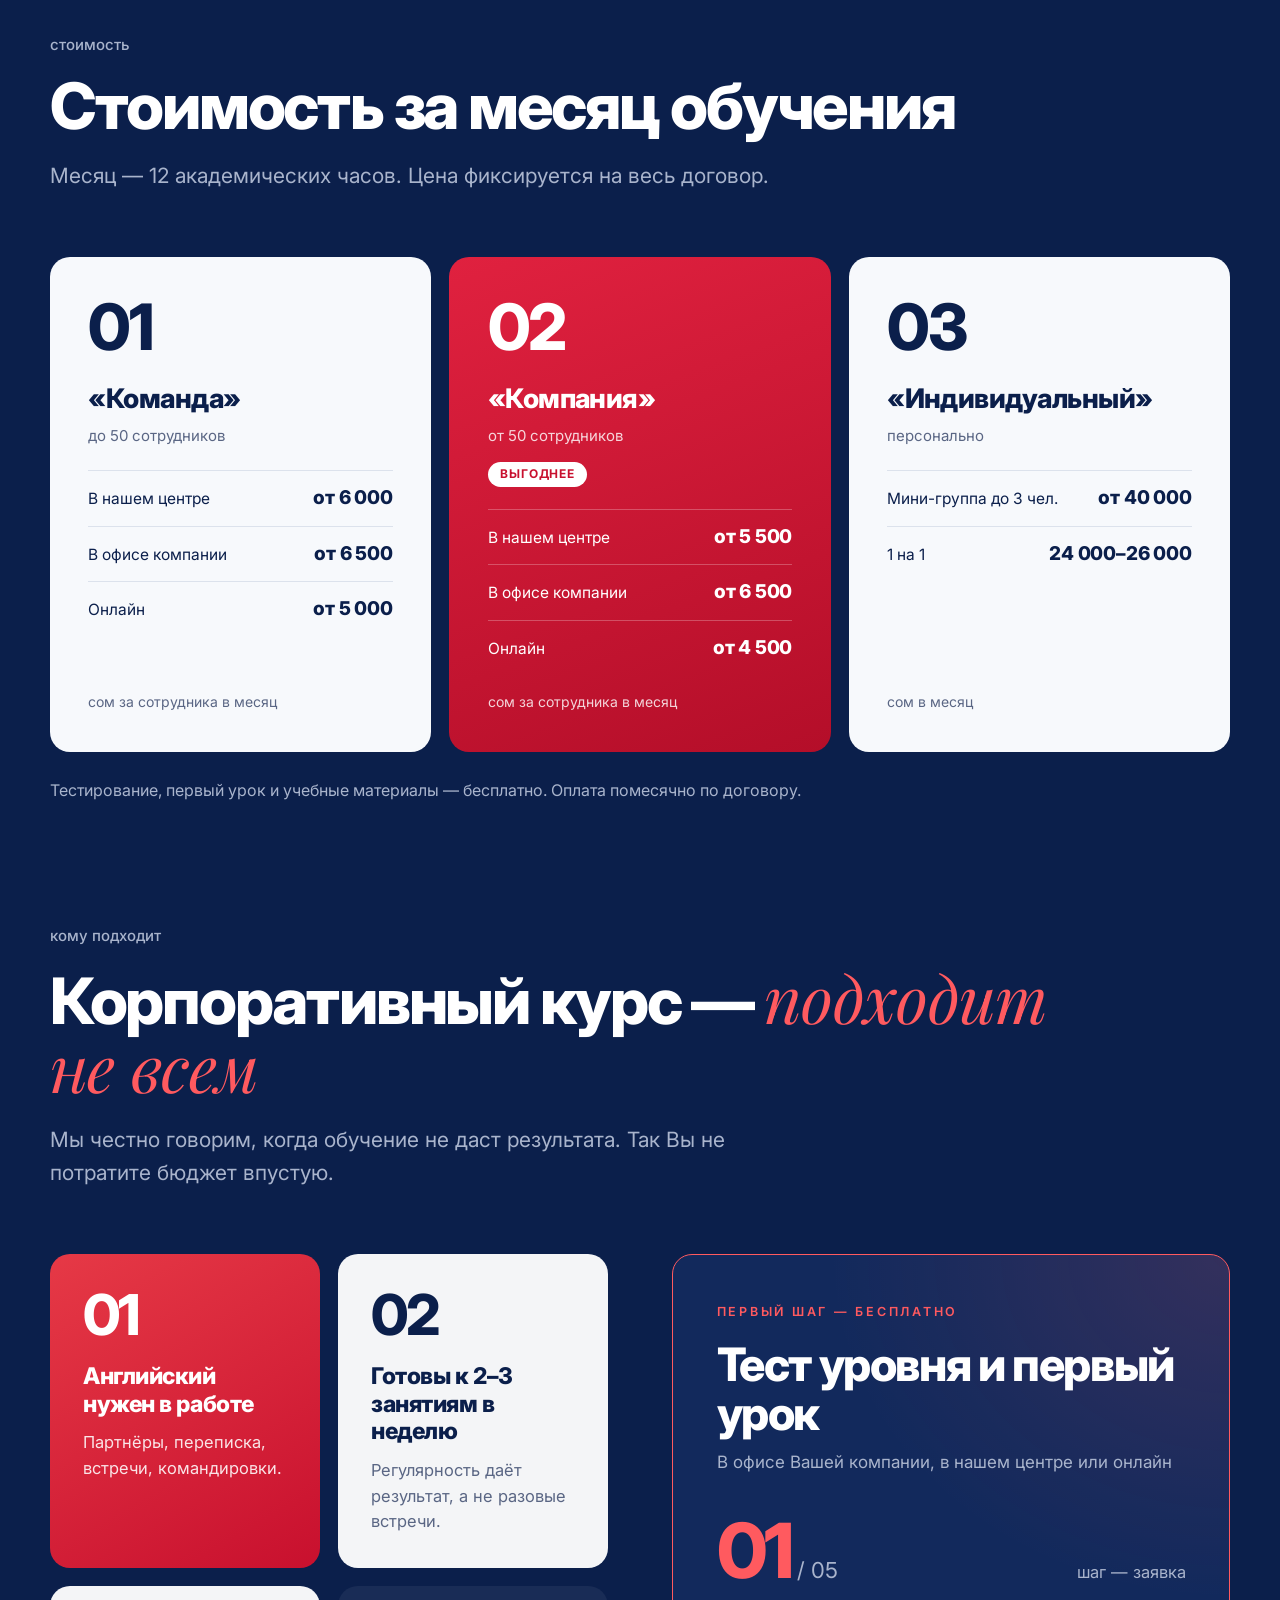
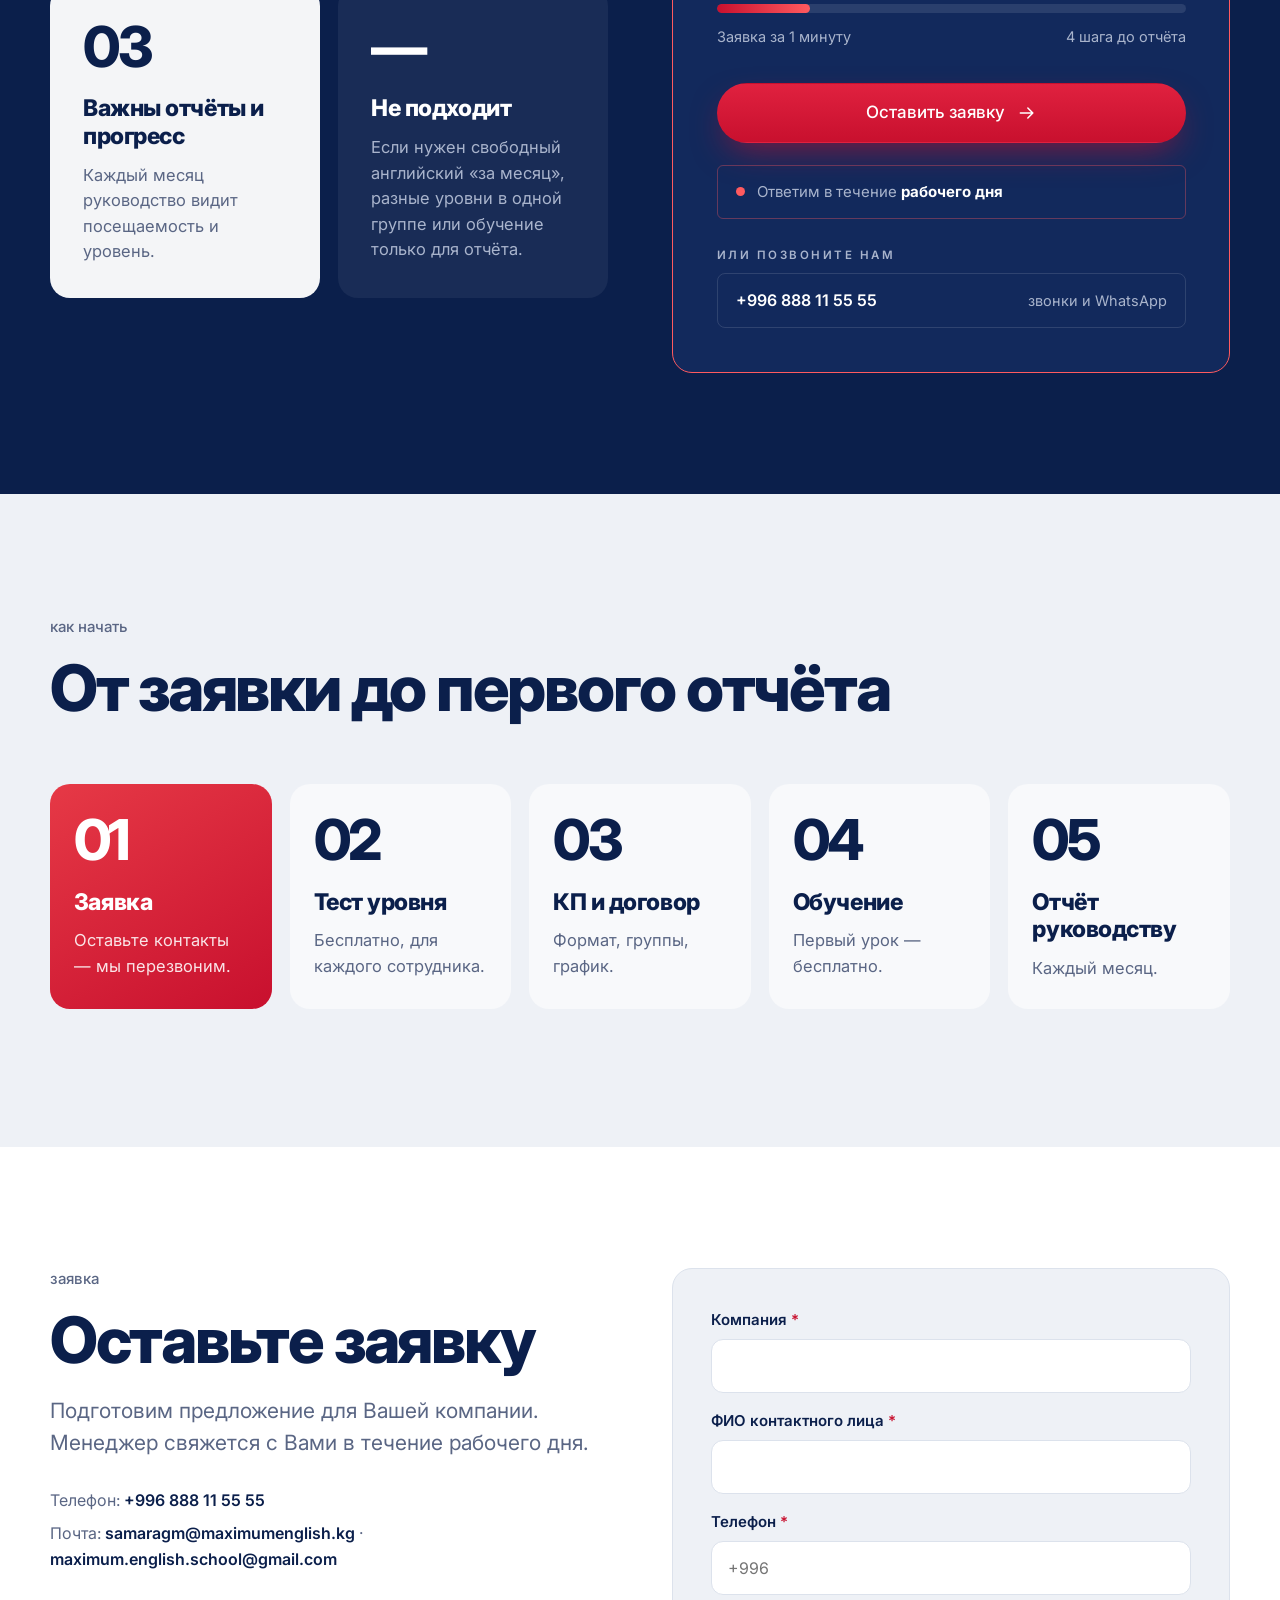
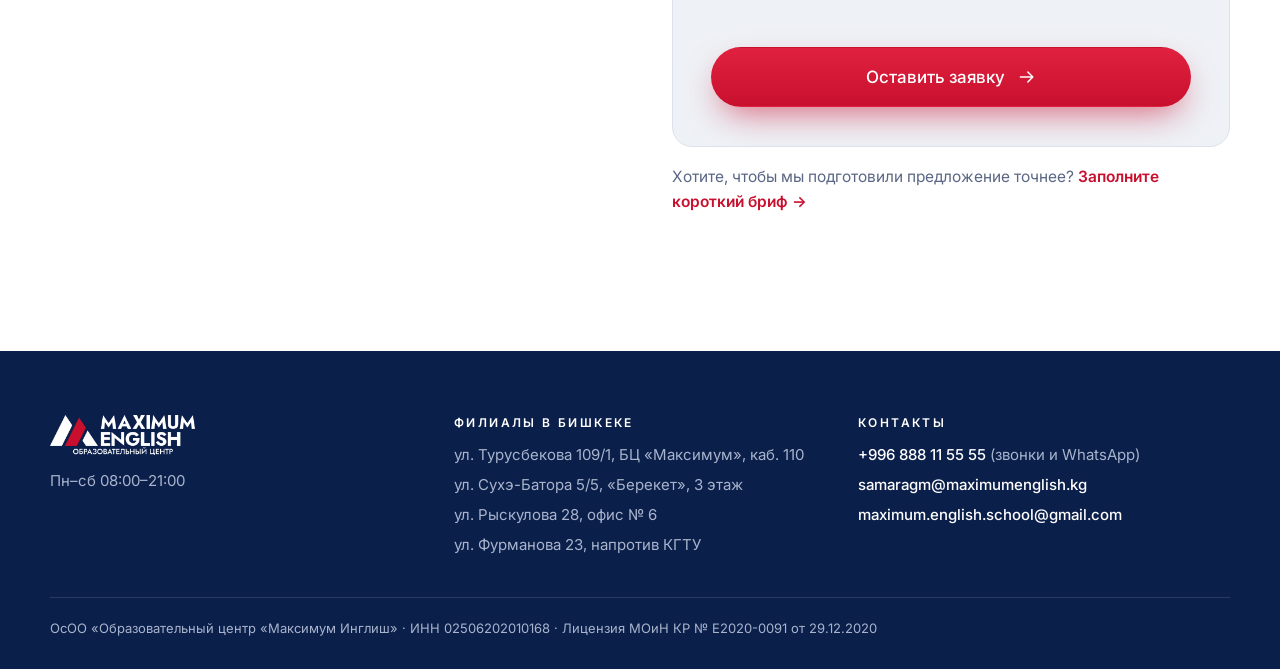
==== commit e3a76fcf: "Телефон в формате +996 888 11 55 55 Co-Authored-By: Claude Opus 5.5 <noreply@anthropic.com>" ====
--- a/index.html
+++ b/index.html
@@ -285,7 +285,7 @@
         <a class="btn btn-red" href="#apply">Оставить заявку <svg><use href="#arr"/></svg></a>
         <div class="live"><span>Ответим в течение <b>рабочего дня</b></span></div>
         <span class="caps k2">Или позвоните нам</span>
-        <a class="tel" href="tel:+996888115555">0888 115 555 <span>звонки и WhatsApp</span></a>
+        <a class="tel" href="tel:+996888115555">+996 888 11 55 55 <span>звонки и WhatsApp</span></a>
       </div>
     </div>
   </div>
@@ -315,7 +315,7 @@
       <p class="lead">Подготовим предложение для Вашей компании. Менеджер свяжется с Вами в течение рабочего дня.</p>
       <!-- Контакты: A Компания.md (A4) -->
       <div class="contacts">
-        <span>Телефон: <a href="tel:+996888115555">0888 115 555</a></span>
+        <span>Телефон: <a href="tel:+996888115555">+996 888 11 55 55</a></span>
         <span>Почта: <a href="mailto:samaragm@maximumenglish.kg">samaragm@maximumenglish.kg</a> · <a href="mailto:maximum.english.school@gmail.com">maximum.english.school@gmail.com</a></span>
       </div>
     </div>
@@ -359,7 +359,7 @@
       <div>
         <h4>Контакты</h4>
         <ul>
-          <li><a href="tel:+996888115555">0888 115 555</a> (звонки и WhatsApp)</li>
+          <li><a href="tel:+996888115555">+996 888 11 55 55</a> (звонки и WhatsApp)</li>
           <li><a href="mailto:samaragm@maximumenglish.kg">samaragm@maximumenglish.kg</a></li>
           <li><a href="mailto:maximum.english.school@gmail.com">maximum.english.school@gmail.com</a></li>
         </ul>
@@ -398,7 +398,7 @@
   var data = {};
   new FormData(f).forEach(function(v,k){ data[k] = v; });
   var btn=f.querySelector('button[type=submit]'); if(btn){btn.disabled=true;}
-  submitBrief(data, 'Заявка с корп. лендинга: ').catch(function(){ err.textContent='Не удалось отправить. Позвоните нам: +996 888 115 555 или напишите на samaragm@maximumenglish.kg'; if(btn){btn.disabled=false;} throw 0; }).then(function(){
+  submitBrief(data, 'Заявка с корп. лендинга: ').catch(function(){ err.textContent='Не удалось отправить. Позвоните нам: +996 888 11 55 55 или напишите на samaragm@maximumenglish.kg'; if(btn){btn.disabled=false;} throw 0; }).then(function(){
     f.style.display = 'none';
     var t = document.getElementById('thanks'); t.style.display = 'block';
     t.scrollIntoView({behavior:'smooth', block:'center'});
